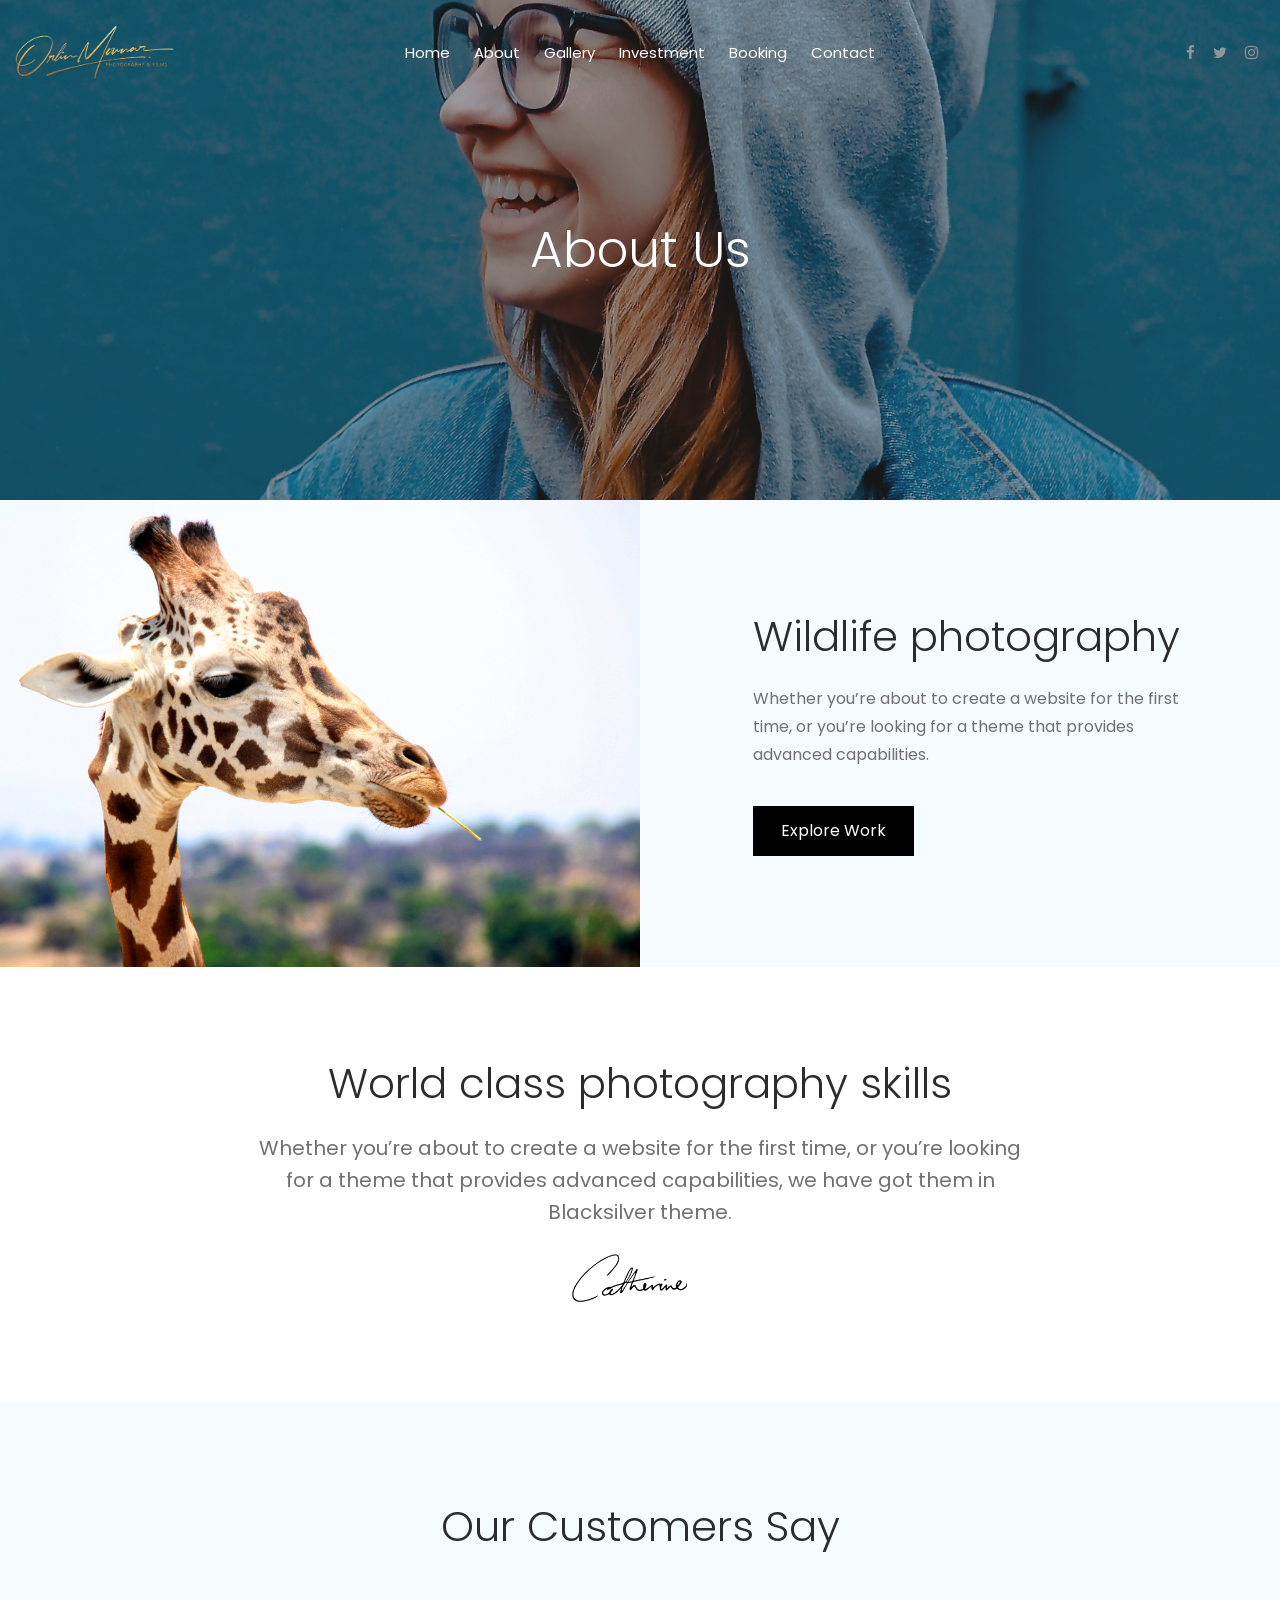
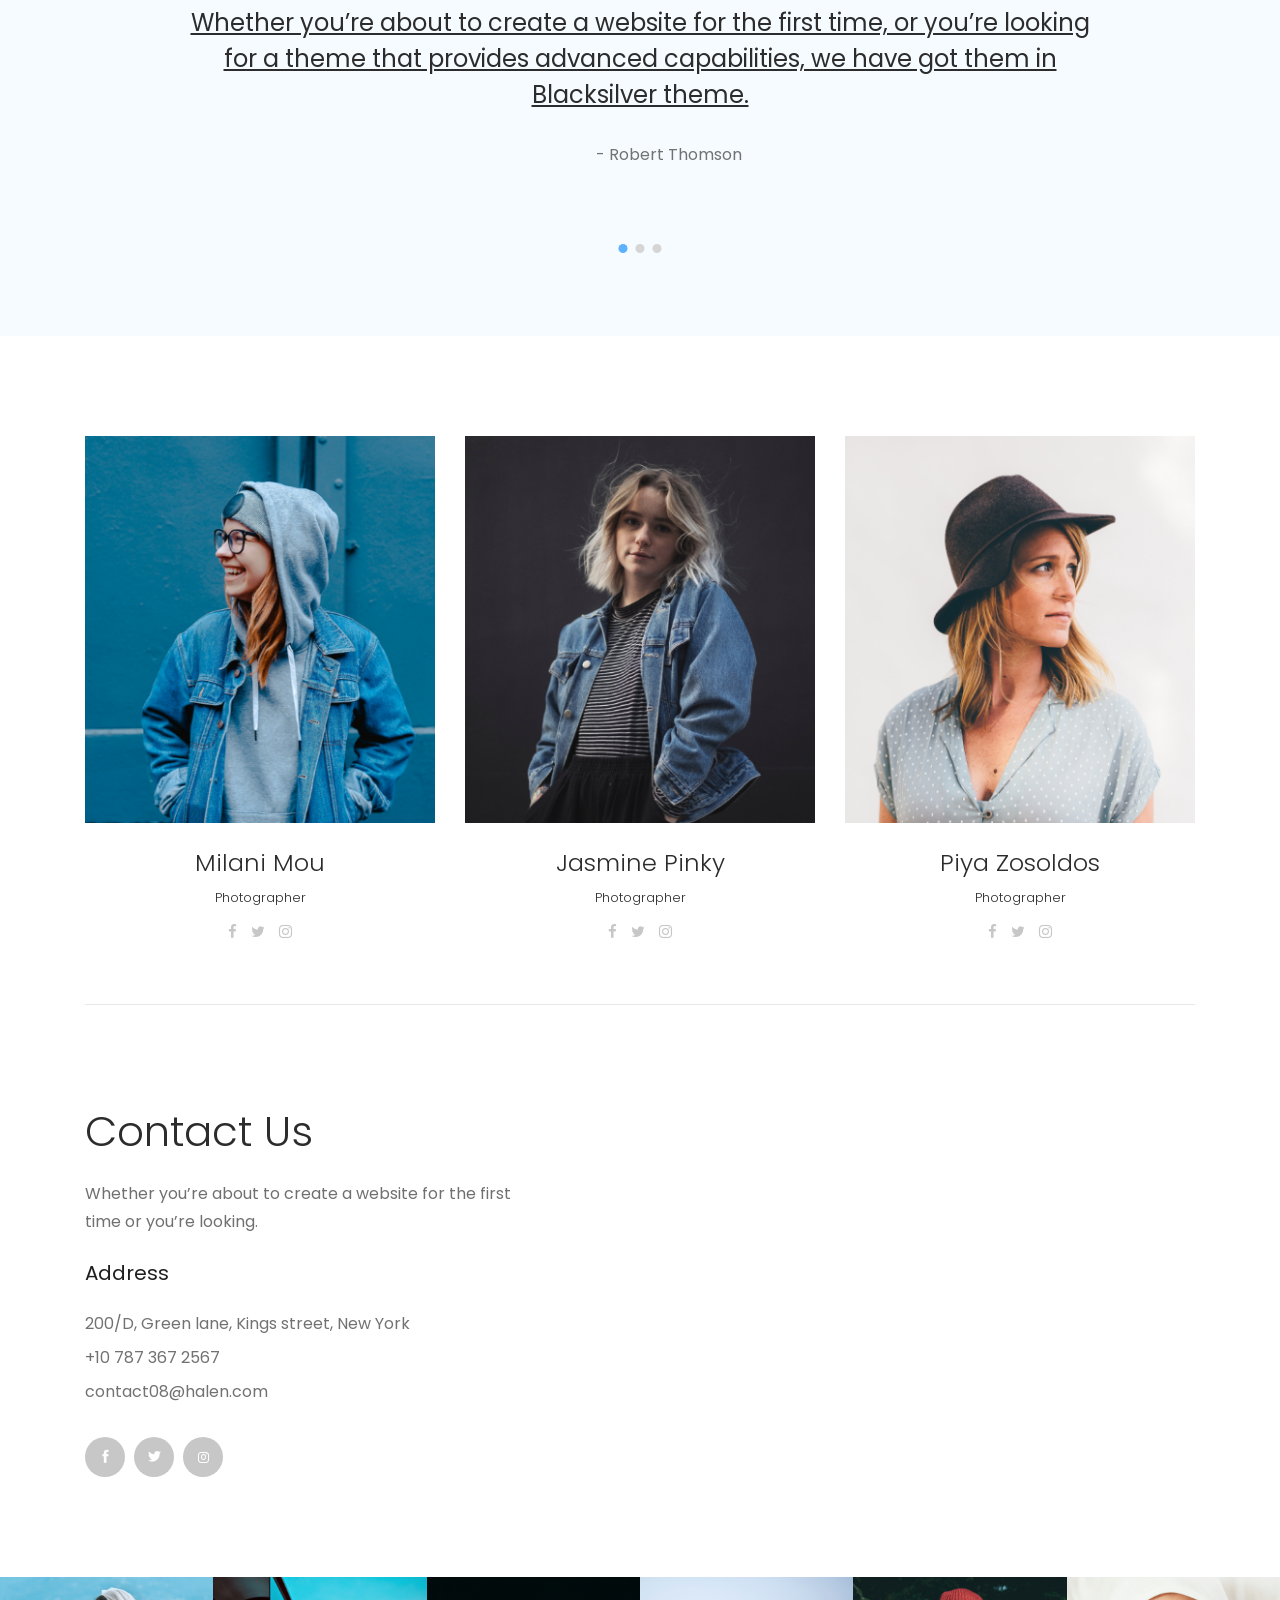
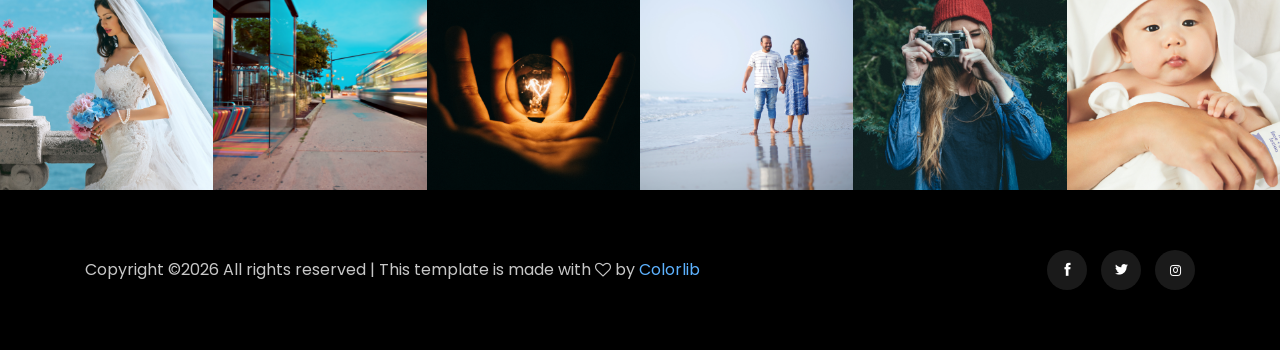
==== about.html @ a30ac39e "feat(landing): implementar la base del sitio y la página home con Alpine.js Limpia el template Halen" ====
<!doctype html>
<html class="no-js" lang="en">

<head>
    <meta charset="utf-8">
    <meta http-equiv="x-ua-compatible" content="ie=edge">
    <title>About | Orlin Monnar Photography</title>
    <meta name="description" content="">
    <meta name="viewport" content="width=device-width, initial-scale=1">

    <!-- <link rel="manifest" href="site.webmanifest"> -->
    <!-- Place favicon.ico in the root directory -->

    <!-- CSS here -->
    <link rel="icon" href="img/favicon.png">

    <link rel="stylesheet" href="css/bootstrap.min.css">
    <link rel="stylesheet" href="css/owl.carousel.min.css">
    <link rel="stylesheet" href="css/magnific-popup.css">
    <link rel="stylesheet" href="css/font-awesome.min.css">
    <link rel="stylesheet" href="css/themify-icons.css">
    <link rel="stylesheet" href="css/nice-select.css">
    <link rel="stylesheet" href="css/flaticon.css">
    <link rel="stylesheet" href="css/gijgo.css">
    <link rel="stylesheet" href="css/animate.min.css">
    <link rel="stylesheet" href="css/slick.css">
    <link rel="stylesheet" href="css/slicknav.css">
    <link rel="stylesheet" href="css/style.css">
    <!-- Estilos propios: único CSS que editamos. -->
    <link rel="stylesheet" href="css/omp-custom.css">
    <!-- <link rel="stylesheet" href="css/responsive.css"> -->
</head>

<body>
    <!--[if lte IE 9]>
            <p class="browserupgrade">You are using an <strong>outdated</strong> browser. Please <a href="https://browsehappy.com/">upgrade your browser</a> to improve your experience and security.</p>
        <![endif]-->

    <!-- header-start -->
    <header>
        <div class="header-area ">
            <div id="sticky-header" class="main-header-area">
                <div class="container-fluid">
                    <div class="row align-items-center">
                        <div class="col-xl-3 col-lg-2">
                            <div class="logo">
                                <a href="index.html">
                                    <img src="img/logo-omp.png" alt="Orlin Monnar Photography &amp; Films">
                                </a>
                            </div>
                        </div>
                        <div class="col-xl-6 col-lg-7">
                            <div class="main-menu  d-none d-lg-block">
                                <nav>
                                    <ul id="navigation">
                                        <li><a href="index.html">Home</a></li>
                                        <li><a class="active" href="about.html">About</a></li>
                                        <li><a href="gallery.html">Gallery</a></li>
                                        <li><a href="investment.html">Investment</a></li>
                                        <li><a href="booking.html">Booking</a></li>
                                        <li><a href="contact.html">Contact</a></li>
                                    </ul>
                                </nav>
                            </div>
                        </div>
                        <div class="col-xl-3 col-lg-3 d-none d-lg-block">
                            <div class="social_links">
                                <ul>
                                    <li><a href="#"> <i class="fa fa-facebook"></i> </a></li>
                                    <li><a href="#"> <i class="fa fa-twitter"></i> </a></li>
                                    <li><a href="#"> <i class="fa fa-instagram"></i> </a></li>
                                </ul>
                            </div>
                        </div>
                        <div class="col-12">
                            <div class="mobile_menu d-block d-lg-none"></div>
                        </div>
                    </div>

                </div>
            </div>
        </div>
    </header>
    <!-- header-end -->

    <!-- bradcam_area  -->
    <div class="bradcam_area bradcam_bg_1 black_overlay">
        <div class="container">
            <div class="row">
                <div class="col-xl-12">
                    <div class="bradcam_text text-center">
                        <h3>About Us</h3>
                    </div>
                </div>
            </div>
        </div>
    </div>
    <!-- / bradcam_area  -->

    <!-- wild_photography  -->
    <div class="wild_photography">
        <div class="container-fluid p-0">
            <div class="row no-gutters align-items-center ">
                <div class="col-lg-6">
                    <div class="wildlife_photo">
                        <img src="img/photography/zebra.png" alt="">
                    </div>
                </div>
                <div class="col-lg-6">
                    <div class="section_title">
                        <h3>Wildlife photography</h3>
                        <p>Whether you’re about to create a website for the first <br> time, or you’re looking for a theme that provides <br> advanced capabilities.</p>
                        <a href="#" class="black_btn">Explore Work</a>
                    </div>
                </div>
            </div>
        </div>
    </div>
    <!-- /wild_photography  -->
    <!-- photography_skill_area  -->
    <div class="photography_skill_area">
            <div class="container">
                <div class="row justify-content-center">
                    <div class="col-xl-9 col-md-9">
                        <div class="section_title text-center">
                            <h3>World class photography skills</h3>
                            <p>Whether you’re about to create a website for the first time, or you’re looking 
                                for a theme that provides advanced capabilities, we have got them in
                                Blacksilver theme.</p>
                            <div class="singnature_thumb">
                                <img src="img/photography/signature.png" alt="">
                            </div>
                        </div>
                    </div>
                </div>
            </div>
        </div>
        <!-- /photography_skill_area  -->

    <!-- testimonial_area  -->
    <div class="testimonial_area">
        <div class="container">
            <div class="row justify-content-center"> 
                <div class="col-xl-10">
                    <div class="testimonial_active owl-carousel">
                        <div class="single_testmonial text-center">
                            <h3>Our Customers Say</h3>
                            <p>
                                Whether you’re about to create a website for the first time, or you’re looking 
                                for a theme that provides advanced capabilities, we have got them in 
                                Blacksilver theme.
                            </p>
                            <div class="author_name d-flex align-items-center justify-content-center">
                                <div class="thumb">
                                    <img src="img/testmonial/author.png" alt="">
                                </div>
                                <span>- Robert Thomson</span>
                            </div>
                        </div>
                        <div class="single_testmonial text-center">
                            <h3>Our Customers Say</h3>
                            <p>
                                Whether you’re about to create a website for the first time, or you’re looking 
                                for a theme that provides advanced capabilities, we have got them in 
                                Blacksilver theme.
                            </p>
                            <div class="author_name d-flex align-items-center justify-content-center">
                                <div class="thumb">
                                    <img src="img/testmonial/author.png" alt="">
                                </div>
                                <span>- Robert Thomson</span>
                            </div>
                        </div>
                        <div class="single_testmonial text-center">
                            <h3>Our Customers Say</h3>
                            <p>
                                Whether you’re about to create a website for the first time, or you’re looking 
                                for a theme that provides advanced capabilities, we have got them in 
                                Blacksilver theme.
                            </p>
                            <div class="author_name d-flex align-items-center justify-content-center">
                                <div class="thumb">
                                    <img src="img/testmonial/author.png" alt="">
                                </div>
                                <span>- Robert Thomson</span>
                            </div>
                        </div>
                    </div>
                </div>
            </div>
        </div>
    </div>
    <!-- /testimonial_area  -->

    <!-- team_area  -->
    <div class="team_area">
        <div class="container">
            <div class="border_bottom">
                <div class="row">
                    <div class="col-xl-4 col-lg-4 col-md-6">
                        <div class="single_team">
                            <div class="team_thumb">
                                <img src="img/team/3.png" alt="">
                            </div>
                            <div class="team_info text-center">
                                <h3>Milani Mou</h3>
                                <p>Photographer</p>
                                <div class="social_link">
                                    <ul>
                                        <li><a href="#">
                                                <i class="fa fa-facebook"></i>
                                            </a>
                                        </li>
                                        <li><a href="#">
                                                <i class="fa fa-twitter"></i>
                                            </a>
                                        </li>
                                        <li><a href="#">
                                                <i class="fa fa-instagram"></i>
                                            </a>
                                        </li>
                                    </ul>
                                </div>
                            </div>
                        </div>
                    </div>
                    <div class="col-xl-4 col-lg-4 col-md-6">
                        <div class="single_team">
                            <div class="team_thumb">
                                <img src="img/team/2.png" alt="">
                            </div>
                            <div class="team_info text-center">
                                <h3>Jasmine Pinky</h3>
                                <p>Photographer</p>
                                <div class="social_link">
                                    <ul>
                                        <li><a href="#">
                                                <i class="fa fa-facebook"></i>
                                            </a>
                                        </li>
                                        <li><a href="#">
                                                <i class="fa fa-twitter"></i>
                                            </a>
                                        </li>
                                        <li><a href="#">
                                                <i class="fa fa-instagram"></i>
                                            </a>
                                        </li>
                                    </ul>
                                </div>
                            </div>
                        </div>
                    </div>
                    <div class="col-xl-4 col-lg-4 col-md-6">
                        <div class="single_team">
                            <div class="team_thumb">
                                <img src="img/team/1.png" alt="">
                            </div>
                            <div class="team_info text-center">
                                <h3>Piya Zosoldos</h3>
                                <p>Photographer</p>
                                <div class="social_link">
                                    <ul>
                                        <li><a href="#">
                                                <i class="fa fa-facebook"></i>
                                            </a>
                                        </li>
                                        <li><a href="#">
                                                <i class="fa fa-twitter"></i>
                                            </a>
                                        </li>
                                        <li><a href="#">
                                                <i class="fa fa-instagram"></i>
                                            </a>
                                        </li>
                                    </ul>
                                </div>
                            </div>
                        </div>
                    </div>
                </div>
            </div>
        </div>
    </div>
    <!-- /team_area  -->

    <div class="contact_info_area">
        <div class="container">
            <div class="row align-items-center">
                <div class="col-lg-5">
                    <div class="cotact_info">
                        <div class="section_title">
                                <h3>Contact Us</h3>
                                <p>Whether you’re about to create a website for the first time or you’re looking.</p>
                        </div>
                        <div class="address_info">
                            <h4>Address</h4>
                            <ul class="Address" >
                                <li>
                                        200/D, Green lane, Kings street, New York
                                </li>
                                <li>
                                        +10 787 367 2567
                                </li>
                                <li>
                                        <a href="#">contact08@halen.com</a>
                                </li>
                            </ul>
                            <div class="socail_links">
                                    <ul>
                                        <li>
                                            <a href="#">
                                                <i class="ti-facebook"></i>
                                            </a>
                                        </li>
                                        <li>
                                            <a href="#">
                                                <i class="ti-twitter-alt"></i>
                                            </a>
                                        </li>
                                        <li>
                                            <a href="#">
                                                <i class="fa fa-instagram"></i>
                                            </a>
                                        </li>
                                    </ul>
                                </div>
                        </div>
                    </div>
                </div>
                <div class="col-lg-7">
                        <div class="d-sm-block">
                                
</div>
                </div>
            </div>
        </div>
    </div>

    <!-- instragram_area  -->
    <div class="instragram_area">
        <div class="single_instagram">
            <img src="img/instragram/1.png" alt="">
            <div class="ovrelay">
                <a href="#">
                    <i class="fa fa-instagram"></i>
                </a>
            </div>
        </div>
        <div class="single_instagram">
            <img src="img/instragram/2.png" alt="">
            <div class="ovrelay">
                <a href="#">
                    <i class="fa fa-instagram"></i>
                </a>
            </div>
        </div>
        <div class="single_instagram">
            <img src="img/instragram/3.png" alt="">
            <div class="ovrelay">
                <a href="#">
                    <i class="fa fa-instagram"></i>
                </a>
            </div>
        </div>
        <div class="single_instagram">
            <img src="img/instragram/4.png" alt="">
            <div class="ovrelay">
                <a href="#">
                    <i class="fa fa-instagram"></i>
                </a>
            </div>
        </div>
        <div class="single_instagram">
            <img src="img/instragram/5.png" alt="">
            <div class="ovrelay">
                <a href="#">
                    <i class="fa fa-instagram"></i>
                </a>
            </div>
        </div>
        <div class="single_instagram">
            <img src="img/instragram/6.png" alt="">
            <div class="ovrelay">
                <a href="#">
                    <i class="fa fa-instagram"></i>
                </a>
            </div>
        </div>
    </div>
    <!-- /instragram_area  -->

    <!-- footer start -->
    <footer class="footer">
        <div class="copy-right_text">
            <div class="container">
                <div class="row align-items-center">
                    <div class="col-xl-7 col-md-8">
                        <p class="copy_right ">
                            <!-- Link back to Colorlib can't be removed. Template is licensed under CC BY 3.0. -->
Copyright &copy;<script>document.write(new Date().getFullYear());</script> All rights reserved | This template is made with <i class="fa fa-heart-o" aria-hidden="true"></i> by <a href="https://colorlib.com" target="_blank">Colorlib</a>
<!-- Link back to Colorlib can't be removed. Template is licensed under CC BY 3.0. -->
                        </p>
                    </div>
                    <div class="col-xl-5 col-md-4">
                        <div class="socail_links">
                            <ul>
                                <li>
                                    <a href="#">
                                        <i class="ti-facebook"></i>
                                    </a>
                                </li>
                                <li>
                                    <a href="#">
                                        <i class="ti-twitter-alt"></i>
                                    </a>
                                </li>
                                <li>
                                    <a href="#">
                                        <i class="fa fa-instagram"></i>
                                    </a>
                                </li>
                            </ul>
                        </div>
                    </div>
                    
                </div>
            </div>
        </div>
    </footer>
    <!--/ footer end  -->

    <!-- JS here -->
    <script src="js/vendor/modernizr-3.5.0.min.js"></script>
    <script src="js/vendor/jquery-1.12.4.min.js"></script>
    <script src="js/popper.min.js"></script>
    <script src="js/bootstrap.min.js"></script>
    <script src="js/owl.carousel.min.js"></script>
    <script src="js/isotope.pkgd.min.js"></script>
    <script src="js/waypoints.min.js"></script>
    <script src="js/jquery.counterup.min.js"></script>
    <script src="js/imagesloaded.pkgd.min.js"></script>
    <script src="js/scrollIt.js"></script>
    <script src="js/jquery.scrollUp.min.js"></script>
    <script src="js/wow.min.js"></script>
    <script src="js/nice-select.min.js"></script>
    <script src="js/jquery.slicknav.min.js"></script>
    <script src="js/jquery.magnific-popup.min.js"></script>
    <script src="js/plugins.js"></script>
    <script src="js/jquery.ajaxchimp.min.js"></script>
    <script src="js/main.js"></script>

    <!-- Capa de aplicación: Alpine.js y servicios propios. No forma parte del template. -->
    <script src="js/vendor/sweetalert2.min.js"></script>
    <script src="js/app/config.js"></script>
    <script src="js/app/content.js"></script>
    <script src="js/app/alertService.js"></script>
    <script src="js/app/apiService.js"></script>
    <script src="js/app/mediaHelpers.js"></script>
    <script src="js/app/domHelpers.js"></script>
    <script src="js/app/pluginBridge.js"></script>
    <script defer src="js/vendor/alpine.min.js"></script>

</body>

</html>
---- css/themify-icons.css ----
@font-face {
	font-family: 'themify';
	src:url('../fonts/themify.eot?-fvbane');
	src:url('../fonts/themify.eot?#iefix-fvbane') format('embedded-opentype'),
		url('../fonts/themify.woff?-fvbane') format('woff'),
		url('../fonts/themify.ttf?-fvbane') format('truetype'),
		url('../fonts/themify.svg?-fvbane#themify') format('svg');
	font-weight: normal;
	font-style: normal;
}

[class^="ti-"], [class*=" ti-"] {
	font-family: 'themify';
	/* speak: none; */
	font-style: normal;
	font-weight: normal;
	font-variant: normal;
	text-transform: none;
	line-height: 1;

	/* Better Font Rendering =========== */
	-webkit-font-smoothing: antialiased;
	-moz-osx-font-smoothing: grayscale;
}

.ti-wand:before {
	content: "\e600";
}
.ti-volume:before {
	content: "\e601";
}
.ti-user:before {
	content: "\e602";
}
.ti-unlock:before {
	content: "\e603";
}
.ti-unlink:before {
	content: "\e604";
}
.ti-trash:before {
	content: "\e605";
}
.ti-thought:before {
	content: "\e606";
}
.ti-target:before {
	content: "\e607";
}
.ti-tag:before {
	content: "\e608";
}
.ti-tablet:before {
	content: "\e609";
}
.ti-star:before {
	content: "\e60a";
}
.ti-spray:before {
	content: "\e60b";
}
.ti-signal:before {
	content: "\e60c";
}
.ti-shopping-cart:before {
	content: "\e60d";
}
.ti-shopping-cart-full:before {
	content: "\e60e";
}
.ti-settings:before {
	content: "\e60f";
}
.ti-search:before {
	content: "\e610";
}
.ti-zoom-in:before {
	content: "\e611";
}
.ti-zoom-out:before {
	content: "\e612";
}
.ti-cut:before {
	content: "\e613";
}
.ti-ruler:before {
	content: "\e614";
}
.ti-ruler-pencil:before {
	content: "\e615";
}
.ti-ruler-alt:before {
	content: "\e616";
}
.ti-bookmark:before {
	content: "\e617";
}
.ti-bookmark-alt:before {
	content: "\e618";
}
.ti-reload:before {
	content: "\e619";
}
.ti-plus:before {
	content: "\e61a";
}
.ti-pin:before {
	content: "\e61b";
}
.ti-pencil:before {
	content: "\e61c";
}
.ti-pencil-alt:before {
	content: "\e61d";
}
.ti-paint-roller:before {
	content: "\e61e";
}
.ti-paint-bucket:before {
	content: "\e61f";
}
.ti-na:before {
	content: "\e620";
}
.ti-mobile:before {
	content: "\e621";
}
.ti-minus:before {
	content: "\e622";
}
.ti-medall:before {
	content: "\e623";
}
.ti-medall-alt:before {
	content: "\e624";
}
.ti-marker:before {
	content: "\e625";
}
.ti-marker-alt:before {
	content: "\e626";
}
.ti-arrow-up:before {
	content: "\e627";
}
.ti-arrow-right:before {
	content: "\e628";
}
.ti-arrow-left:before {
	content: "\e629";
}
.ti-arrow-down:before {
	content: "\e62a";
}
.ti-lock:before {
	content: "\e62b";
}
.ti-location-arrow:before {
	content: "\e62c";
}
.ti-link:before {
	content: "\e62d";
}
.ti-layout:before {
	content: "\e62e";
}
.ti-layers:before {
	content: "\e62f";
}
.ti-layers-alt:before {
	content: "\e630";
}
.ti-key:before {
	content: "\e631";
}
.ti-import:before {
	content: "\e632";
}
.ti-image:before {
	content: "\e633";
}
.ti-heart:before {
	content: "\e634";
}
.ti-heart-broken:before {
	content: "\e635";
}
.ti-hand-stop:before {
	content: "\e636";
}
.ti-hand-open:before {
	content: "\e637";
}
.ti-hand-drag:before {
	content: "\e638";
}
.ti-folder:before {
	content: "\e639";
}
.ti-flag:before {
	content: "\e63a";
}
.ti-flag-alt:before {
	content: "\e63b";
}
.ti-flag-alt-2:before {
	content: "\e63c";
}
.ti-eye:before {
	content: "\e63d";
}
.ti-export:before {
	content: "\e63e";
}
.ti-exchange-vertical:before {
	content: "\e63f";
}
.ti-desktop:before {
	content: "\e640";
}
.ti-cup:before {
	content: "\e641";
}
.ti-crown:before {
	content: "\e642";
}
.ti-comments:before {
	content: "\e643";
}
.ti-comment:before {
	content: "\e644";
}
.ti-comment-alt:before {
	content: "\e645";
}
.ti-close:before {
	content: "\e646";
}
.ti-clip:before {
	content: "\e647";
}
.ti-angle-up:before {
	content: "\e648";
}
.ti-angle-right:before {
	content: "\e649";
}
.ti-angle-left:before {
	content: "\e64a";
}
.ti-angle-down:before {
	content: "\e64b";
}
.ti-check:before {
	content: "\e64c";
}
.ti-check-box:before {
	content: "\e64d";
}
.ti-camera:before {
	content: "\e64e";
}
.ti-announcement:before {
	content: "\e64f";
}
.ti-brush:before {
	content: "\e650";
}
.ti-briefcase:before {
	content: "\e651";
}
.ti-bolt:before {
	content: "\e652";
}
.ti-bolt-alt:before {
	content: "\e653";
}
.ti-blackboard:before {
	content: "\e654";
}
.ti-bag:before {
	content: "\e655";
}
.ti-move:before {
	content: "\e656";
}
.ti-arrows-vertical:before {
	content: "\e657";
}
.ti-arrows-horizontal:before {
	content: "\e658";
}
.ti-fullscreen:before {
	content: "\e659";
}
.ti-arrow-top-right:before {
	content: "\e65a";
}
.ti-arrow-top-left:before {
	content: "\e65b";
}
.ti-arrow-circle-up:before {
	content: "\e65c";
}
.ti-arrow-circle-right:before {
	content: "\e65d";
}
.ti-arrow-circle-left:before {
	content: "\e65e";
}
.ti-arrow-circle-down:before {
	content: "\e65f";
}
.ti-angle-double-up:before {
	content: "\e660";
}
.ti-angle-double-right:before {
	content: "\e661";
}
.ti-angle-double-left:before {
	content: "\e662";
}
.ti-angle-double-down:before {
	content: "\e663";
}
.ti-zip:before {
	content: "\e664";
}
.ti-world:before {
	content: "\e665";
}
.ti-wheelchair:before {
	content: "\e666";
}
.ti-view-list:before {
	content: "\e667";
}
.ti-view-list-alt:before {
	content: "\e668";
}
.ti-view-grid:before {
	content: "\e669";
}
.ti-uppercase:before {
	content: "\e66a";
}
.ti-upload:before {
	content: "\e66b";
}
.ti-underline:before {
	content: "\e66c";
}
.ti-truck:before {
	content: "\e66d";
}
.ti-timer:before {
	content: "\e66e";
}
.ti-ticket:before {
	content: "\e66f";
}
.ti-thumb-up:before {
	content: "\e670";
}
.ti-thumb-down:before {
	content: "\e671";
}
.ti-text:before {
	content: "\e672";
}
.ti-stats-up:before {
	content: "\e673";
}
.ti-stats-down:before {
	content: "\e674";
}
.ti-split-v:before {
	content: "\e675";
}
.ti-split-h:before {
	content: "\e676";
}
.ti-smallcap:before {
	content: "\e677";
}
.ti-shine:before {
	content: "\e678";
}
.ti-shift-right:before {
	content: "\e679";
}
.ti-shift-left:before {
	content: "\e67a";
}
.ti-shield:before {
	content: "\e67b";
}
.ti-notepad:before {
	content: "\e67c";
}
.ti-server:before {
	content: "\e67d";
}
.ti-quote-right:before {
	content: "\e67e";
}
.ti-quote-left:before {
	content: "\e67f";
}
.ti-pulse:before {
	content: "\e680";
}
.ti-printer:before {
	content: "\e681";
}
.ti-power-off:before {
	content: "\e682";
}
.ti-plug:before {
	content: "\e683";
}
.ti-pie-chart:before {
	content: "\e684";
}
.ti-paragraph:before {
	content: "\e685";
}
.ti-panel:before {
	content: "\e686";
}
.ti-package:before {
	content: "\e687";
}
.ti-music:before {
	content: "\e688";
}
.ti-music-alt:before {
	content: "\e689";
}
.ti-mouse:before {
	content: "\e68a";
}
.ti-mouse-alt:before {
	content: "\e68b";
}
.ti-money:before {
	content: "\e68c";
}
.ti-microphone:before {
	content: "\e68d";
}
.ti-menu:before {
	content: "\e68e";
}
.ti-menu-alt:before {
	content: "\e68f";
}
.ti-map:before {
	content: "\e690";
}
.ti-map-alt:before {
	content: "\e691";
}
.ti-loop:before {
	content: "\e692";
}
.ti-location-pin:before {
	content: "\e693";
}
.ti-list:before {
	content: "\e694";
}
.ti-light-bulb:before {
	content: "\e695";
}
.ti-Italic:before {
	content: "\e696";
}
.ti-info:before {
	content: "\e697";
}
.ti-infinite:before {
	content: "\e698";
}
.ti-id-badge:before {
	content: "\e699";
}
.ti-hummer:before {
	content: "\e69a";
}
.ti-home:before {
	content: "\e69b";
}
.ti-help:before {
	content: "\e69c";
}
.ti-headphone:before {
	content: "\e69d";
}
.ti-harddrives:before {
	content: "\e69e";
}
.ti-harddrive:before {
	content: "\e69f";
}
.ti-gift:before {
	content: "\e6a0";
}
.ti-game:before {
	content: "\e6a1";
}
.ti-filter:before {
	content: "\e6a2";
}
.ti-files:before {
	content: "\e6a3";
}
.ti-file:before {
	content: "\e6a4";
}
.ti-eraser:before {
	content: "\e6a5";
}
.ti-envelope:before {
	content: "\e6a6";
}
.ti-download:before {
	content: "\e6a7";
}
.ti-direction:before {
	content: "\e6a8";
}
.ti-direction-alt:before {
	content: "\e6a9";
}
.ti-dashboard:before {
	content: "\e6aa";
}
.ti-control-stop:before {
	content: "\e6ab";
}
.ti-control-shuffle:before {
	content: "\e6ac";
}
.ti-control-play:before {
	content: "\e6ad";
}
.ti-control-pause:before {
	content: "\e6ae";
}
.ti-control-forward:before {
	content: "\e6af";
}
.ti-control-backward:before {
	content: "\e6b0";
}
.ti-cloud:before {
	content: "\e6b1";
}
.ti-cloud-up:before {
	content: "\e6b2";
}
.ti-cloud-down:before {
	content: "\e6b3";
}
.ti-clipboard:before {
	content: "\e6b4";
}
.ti-car:before {
	content: "\e6b5";
}
.ti-calendar:before {
	content: "\e6b6";
}
.ti-book:before {
	content: "\e6b7";
}
.ti-bell:before {
	content: "\e6b8";
}
.ti-basketball:before {
	content: "\e6b9";
}
.ti-bar-chart:before {
	content: "\e6ba";
}
.ti-bar-chart-alt:before {
	content: "\e6bb";
}
.ti-back-right:before {
	content: "\e6bc";
}
.ti-back-left:before {
	content: "\e6bd";
}
.ti-arrows-corner:before {
	content: "\e6be";
}
.ti-archive:before {
	content: "\e6bf";
}
.ti-anchor:before {
	content: "\e6c0";
}
.ti-align-right:before {
	content: "\e6c1";
}
.ti-align-left:before {
	content: "\e6c2";
}
.ti-align-justify:before {
	content: "\e6c3";
}
.ti-align-center:before {
	content: "\e6c4";
}
.ti-alert:before {
	content: "\e6c5";
}
.ti-alarm-clock:before {
	content: "\e6c6";
}
.ti-agenda:before {
	content: "\e6c7";
}
.ti-write:before {
	content: "\e6c8";
}
.ti-window:before {
	content: "\e6c9";
}
.ti-widgetized:before {
	content: "\e6ca";
}
.ti-widget:before {
	content: "\e6cb";
}
.ti-widget-alt:before {
	content: "\e6cc";
}
.ti-wallet:before {
	content: "\e6cd";
}
.ti-video-clapper:before {
	content: "\e6ce";
}
.ti-video-camera:before {
	content: "\e6cf";
}
.ti-vector:before {
	content: "\e6d0";
}
.ti-themify-logo:before {
	content: "\e6d1";
}
.ti-themify-favicon:before {
	content: "\e6d2";
}
.ti-themify-favicon-alt:before {
	content: "\e6d3";
}
.ti-support:before {
	content: "\e6d4";
}
.ti-stamp:before {
	content: "\e6d5";
}
.ti-split-v-alt:before {
	content: "\e6d6";
}
.ti-slice:before {
	content: "\e6d7";
}
.ti-shortcode:before {
	content: "\e6d8";
}
.ti-shift-right-alt:before {
	content: "\e6d9";
}
.ti-shift-left-alt:before {
	content: "\e6da";
}
.ti-ruler-alt-2:before {
	content: "\e6db";
}
.ti-receipt:before {
	content: "\e6dc";
}
.ti-pin2:before {
	content: "\e6dd";
}
.ti-pin-alt:before {
	content: "\e6de";
}
.ti-pencil-alt2:before {
	content: "\e6df";
}
.ti-palette:before {
	content: "\e6e0";
}
.ti-more:before {
	content: "\e6e1";
}
.ti-more-alt:before {
	content: "\e6e2";
}
.ti-microphone-alt:before {
	content: "\e6e3";
}
.ti-magnet:before {
	content: "\e6e4";
}
.ti-line-double:before {
	content: "\e6e5";
}
.ti-line-dotted:before {
	content: "\e6e6";
}
.ti-line-dashed:before {
	content: "\e6e7";
}
.ti-layout-width-full:before {
	content: "\e6e8";
}
.ti-layout-width-default:before {
	content: "\e6e9";
}
.ti-layout-width-default-alt:before {
	content: "\e6ea";
}
.ti-layout-tab:before {
	content: "\e6eb";
}
.ti-layout-tab-window:before {
	content: "\e6ec";
}
.ti-layout-tab-v:before {
	content: "\e6ed";
}
.ti-layout-tab-min:before {
	content: "\e6ee";
}
.ti-layout-slider:before {
	content: "\e6ef";
}
.ti-layout-slider-alt:before {
	content: "\e6f0";
}
.ti-layout-sidebar-right:before {
	content: "\e6f1";
}
.ti-layout-sidebar-none:before {
	content: "\e6f2";
}
.ti-layout-sidebar-left:before {
	content: "\e6f3";
}
.ti-layout-placeholder:before {
	content: "\e6f4";
}
.ti-layout-menu:before {
	content: "\e6f5";
}
.ti-layout-menu-v:before {
	content: "\e6f6";
}
.ti-layout-menu-separated:before {
	content: "\e6f7";
}
.ti-layout-menu-full:before {
	content: "\e6f8";
}
.ti-layout-media-right-alt:before {
	content: "\e6f9";
}
.ti-layout-media-right:before {
	content: "\e6fa";
}
.ti-layout-media-overlay:before {
	content: "\e6fb";
}
.ti-layout-media-overlay-alt:before {
	content: "\e6fc";
}
.ti-layout-media-overlay-alt-2:before {
	content: "\e6fd";
}
.ti-layout-media-left-alt:before {
	content: "\e6fe";
}
.ti-layout-media-left:before {
	content: "\e6ff";
}
.ti-layout-media-center-alt:before {
	content: "\e700";
}
.ti-layout-media-center:before {
	content: "\e701";
}
.ti-layout-list-thumb:before {
	content: "\e702";
}
.ti-layout-list-thumb-alt:before {
	content: "\e703";
}
.ti-layout-list-post:before {
	content: "\e704";
}
.ti-layout-list-large-image:before {
	content: "\e705";
}
.ti-layout-line-solid:before {
	content: "\e706";
}
.ti-layout-grid4:before {
	content: "\e707";
}
.ti-layout-grid3:before {
	content: "\e708";
}
.ti-layout-grid2:before {
	content: "\e709";
}
.ti-layout-grid2-thumb:before {
	content: "\e70a";
}
.ti-layout-cta-right:before {
	content: "\e70b";
}
.ti-layout-cta-left:before {
	content: "\e70c";
}
.ti-layout-cta-center:before {
	content: "\e70d";
}
.ti-layout-cta-btn-right:before {
	content: "\e70e";
}
.ti-layout-cta-btn-left:before {
	content: "\e70f";
}
.ti-layout-column4:before {
	content: "\e710";
}
.ti-layout-column3:before {
	content: "\e711";
}
.ti-layout-column2:before {
	content: "\e712";
}
.ti-layout-accordion-separated:before {
	content: "\e713";
}
.ti-layout-accordion-merged:before {
	content: "\e714";
}
.ti-layout-accordion-list:before {
	content: "\e715";
}
.ti-ink-pen:before {
	content: "\e716";
}
.ti-info-alt:before {
	content: "\e717";
}
.ti-help-alt:before {
	content: "\e718";
}
.ti-headphone-alt:before {
	content: "\e719";
}
.ti-hand-point-up:before {
	content: "\e71a";
}
.ti-hand-point-right:before {
	content: "\e71b";
}
.ti-hand-point-left:before {
	content: "\e71c";
}
.ti-hand-point-down:before {
	content: "\e71d";
}
.ti-gallery:before {
	content: "\e71e";
}
.ti-face-smile:before {
	content: "\e71f";
}
.ti-face-sad:before {
	content: "\e720";
}
.ti-credit-card:before {
	content: "\e721";
}
.ti-control-skip-forward:before {
	content: "\e722";
}
.ti-control-skip-backward:before {
	content: "\e723";
}
.ti-control-record:before {
	content: "\e724";
}
.ti-control-eject:before {
	content: "\e725";
}
.ti-comments-smiley:before {
	content: "\e726";
}
.ti-brush-alt:before {
	content: "\e727";
}
.ti-youtube:before {
	content: "\e728";
}
.ti-vimeo:before {
	content: "\e729";
}
.ti-twitter:before {
	content: "\e72a";
}
.ti-time:before {
	content: "\e72b";
}
.ti-tumblr:before {
	content: "\e72c";
}
.ti-skype:before {
	content: "\e72d";
}
.ti-share:before {
	content: "\e72e";
}
.ti-share-alt:before {
	content: "\e72f";
}
.ti-rocket:before {
	content: "\e730";
}
.ti-pinterest:before {
	content: "\e731";
}
.ti-new-window:before {
	content: "\e732";
}
.ti-microsoft:before {
	content: "\e733";
}
.ti-list-ol:before {
	content: "\e734";
}
.ti-linkedin:before {
	content: "\e735";
}
.ti-layout-sidebar-2:before {
	content: "\e736";
}
.ti-layout-grid4-alt:before {
	content: "\e737";
}
.ti-layout-grid3-alt:before {
	content: "\e738";
}
.ti-layout-grid2-alt:before {
	content: "\e739";
}
.ti-layout-column4-alt:before {
	content: "\e73a";
}
.ti-layout-column3-alt:before {
	content: "\e73b";
}
.ti-layout-column2-alt:before {
	content: "\e73c";
}
.ti-instagram:before {
	content: "\e73d";
}
.ti-google:before {
	content: "\e73e";
}
.ti-github:before {
	content: "\e73f";
}
.ti-flickr:before {
	content: "\e740";
}
.ti-facebook:before {
	content: "\e741";
}
.ti-dropbox:before {
	content: "\e742";
}
.ti-dribbble:before {
	content: "\e743";
}
.ti-apple:before {
	content: "\e744";
}
.ti-android:before {
	content: "\e745";
}
.ti-save:before {
	content: "\e746";
}
.ti-save-alt:before {
	content: "\e747";
}
.ti-yahoo:before {
	content: "\e748";
}
.ti-wordpress:before {
	content: "\e749";
}
.ti-vimeo-alt:before {
	content: "\e74a";
}
.ti-twitter-alt:before {
	content: "\e74b";
}
.ti-tumblr-alt:before {
	content: "\e74c";
}
.ti-trello:before {
	content: "\e74d";
}
.ti-stack-overflow:before {
	content: "\e74e";
}
.ti-soundcloud:before {
	content: "\e74f";
}
.ti-sharethis:before {
	content: "\e750";
}
.ti-sharethis-alt:before {
	content: "\e751";
}
.ti-reddit:before {
	content: "\e752";
}
.ti-pinterest-alt:before {
	content: "\e753";
}
.ti-microsoft-alt:before {
	content: "\e754";
}
.ti-linux:before {
	content: "\e755";
}
.ti-jsfiddle:before {
	content: "\e756";
}
.ti-joomla:before {
	content: "\e757";
}
.ti-html5:before {
	content: "\e758";
}
.ti-flickr-alt:before {
	content: "\e759";
}
.ti-email:before {
	content: "\e75a";
}
.ti-drupal:before {
	content: "\e75b";
}
.ti-dropbox-alt:before {
	content: "\e75c";
}
.ti-css3:before {
	content: "\e75d";
}
.ti-rss:before {
	content: "\e75e";
}
.ti-rss-alt:before {
	content: "\e75f";
}
---- css/nice-select.css ----
.nice-select {
  -webkit-tap-highlight-color: transparent;
  background-color: #fff;
  border-radius: 5px;
  border: solid 1px #e8e8e8;
  box-sizing: border-box;
  clear: both;
  cursor: pointer;
  display: block;
  float: left;
  font-family: inherit;
  font-size: 14px;
  font-weight: normal;
  height: 42px;
  line-height: 40px;
  outline: none;
  padding-left: 18px;
  padding-right: 30px;
  position: relative;
  text-align: left !important;
  -webkit-transition: all 0.2s ease-in-out;
  transition: all 0.2s ease-in-out;
  -webkit-user-select: none;
     -moz-user-select: none;
      -ms-user-select: none;
          user-select: none;
  white-space: nowrap;
  width: auto; }
  .nice-select:hover {
    border-color: #dbdbdb; }
  .nice-select:active, .nice-select.open, .nice-select:focus {
    border-color: #999; }


  .nice-select.disabled {
    border-color: #ededed;
    color: #999;
    pointer-events: none; }
    .nice-select.disabled:after {
      border-color: #cccccc; }
  .nice-select.wide {
    width: 100%; }
    .nice-select.wide .list {
      left: 0 !important;
      right: 0 !important; }
  .nice-select.right {
    float: right; }
    .nice-select.right .list {
      left: auto;
      right: 0; }
  .nice-select.small {
    font-size: 12px;
    height: 36px;
    line-height: 34px; }
    .nice-select.small:after {
      height: 4px;
      width: 4px; }
    .nice-select.small .option {
      line-height: 34px;
      min-height: 34px; }
  .nice-select .list {
    background-color: #fff;
    border-radius: 5px;
    box-shadow: 0 0 0 1px rgba(68, 68, 68, 0.11);
    box-sizing: border-box;
    margin-top: 4px;
    opacity: 0;
    overflow: hidden;
    padding: 0;
    pointer-events: none;
    position: absolute;
    top: 100%;
    left: 0;
    -webkit-transform-origin: 50% 0;
        -ms-transform-origin: 50% 0;
            transform-origin: 50% 0;
    -webkit-transform: scale(0.75) translateY(-21px);
        -ms-transform: scale(0.75) translateY(-21px);
            transform: scale(0.75) translateY(-21px);
    -webkit-transition: all 0.2s cubic-bezier(0.5, 0, 0, 1.25), opacity 0.15s ease-out;
    transition: all 0.2s cubic-bezier(0.5, 0, 0, 1.25), opacity 0.15s ease-out;
    z-index: 9; }
    .nice-select .list:hover .option:not(:hover) {
      background-color: transparent !important; }
  .nice-select .option {
    cursor: pointer;
    font-weight: 400;
    line-height: 40px;
    list-style: none;
    min-height: 40px;
    outline: none;
    padding-left: 18px;
    padding-right: 29px;
    text-align: left;
    -webkit-transition: all 0.2s;
    transition: all 0.2s; }
    .nice-select .option:hover, .nice-select .option.focus, .nice-select .option.selected.focus {
      background-color: #f6f6f6; }
    .nice-select .option.selected {
      font-weight: bold; }
    .nice-select .option.disabled {
      background-color: transparent;
      color: #999;
      cursor: default; }

.no-csspointerevents .nice-select .list {
  display: none; }

.no-csspointerevents .nice-select.open .list {
  display: block; }





  /* ,,,,,,,,,,,,,,,, */


  .nice-select:after {
    content: "\e64b";
    display: block;
    height: 5px;
    margin-top: -5px;
    pointer-events: none;
    position: absolute;
    right: 30px;
    top: 8px;
    transition: all 0.15s ease-in-out;
    width: 5px;
    font-family: 'themify';
    color: #ddd; }

    .nice-select.open:after {
 }
    .nice-select.open .list {
      opacity: 1;
      pointer-events: auto;
      -webkit-transform: scale(1) translateY(0);
          -ms-transform: scale(1) translateY(0);
              transform: scale(1) translateY(0); }
---- css/flaticon.css ----
/*
  	Flaticon icon font: Flaticon
  	Creation date: 07/09/2019 08:07
  	*/

	  @font-face {
		font-family: "Flaticon";
		src: url("../fonts/Flaticon.eot");
		src: url("../fonts/Flaticon.eot");
		src: url("../fonts/Flaticon.eot?#iefix") format("embedded-opentype"),
			 url("../fonts/Flaticon.woff2") format("woff2"),
			 url("../fonts/Flaticon.woff") format("woff"),
			 url("../fonts/Flaticon.ttf") format("truetype"),
			 url("../fonts/Flaticon.svg#Flaticon") format("svg");
		font-weight: normal;
		font-style: normal;
	  }
	  
	  @media screen and (-webkit-min-device-pixel-ratio:0) {
		@font-face {
		  font-family: "Flaticon";
		  src: url("./Flaticon.svg#Flaticon") format("svg");
		}
	  }
	  
	  [class^="flaticon-"]:before, [class*=" flaticon-"]:before,
	  [class^="flaticon-"]:after, [class*=" flaticon-"]:after {   
		font-family: Flaticon;
			  font-size: 20px;
	  font-style: normal;
	  margin-left: 20px;
	  }
	  
	.flaticon-legal-paper:before {
		content: "\e001";
	}
	.flaticon-case:before {
		content: "\e002";
	}
	.flaticon-survey:before {
		content: "\e003";
	}
	.flaticon-bar-chart:before {
		content: "\e004";
	}
	.flaticon-controls:before {
		content: "\e005";
	}
	.flaticon-puzzle:before {
		content: "\e006";
	}
	.flaticon-right:before {
		content: "\e007";
	}
---- css/gijgo.css ----
.gj-button {
    background-color: #f5f5f5;
    border: 1px solid #ddd;
    color: #000;
    border-radius: 3px;
    padding: 6px 10px;
    cursor: pointer;
}

.gj-unselectable {
    -webkit-touch-callout: none;
    -webkit-user-select: none;
    -khtml-user-select: none;
    -moz-user-select: none;
    -ms-user-select: none;
    user-select: none;
}

.gj-row {
    display: -webkit-box;
    display: -ms-flexbox;
    display: flex;
    -ms-flex-wrap: wrap;
    flex-wrap: wrap;
}

.gj-margin-left-5 {
    margin-left: 5px;
}

.gj-margin-left-10 {
    margin-left: 10px;
}

.gj-width-full {
    width: 100%;
}

.gj-cursor-pointer {
    cursor: pointer;
}

.gj-text-align-center {
    text-align: center;
}

.gj-font-size-16 {
    font-size: 16px;
}

.gj-hidden {
    display: none;
}

/** Material Design */
.gj-button-md {
    background: 0 0;
    border: none;
    border-radius: 2px;
    color: rgba(0, 0, 0, 0.87);
    position: relative;
    height: 36px;
    margin: 0;
    min-width: 64px;
    padding: 0 16px;
    display: inline-block;
    font-family: "Roboto","Helvetica","Arial",sans-serif;
    font-size: 1rem;
    font-weight: 500;
    text-transform: uppercase;
    letter-spacing: 0;
    overflow: hidden;
    will-change: box-shadow;
    transition: box-shadow .2s cubic-bezier(.4,0,1,1),background-color .2s cubic-bezier(.4,0,.2,1),color .2s cubic-bezier(.4,0,.2,1);
    outline: none;
    cursor: pointer;
    text-decoration: none;
    text-align: center;
    line-height: 36px;
    vertical-align: middle;
    overflow: hidden;
    -webkit-user-select: none;
    -moz-user-select: none;
    -ms-user-select: none;
    user-select: none;
}

.gj-button-md:hover {
    background-color: rgba(158,158,158,.2);
}

.gj-button-md:disabled {
    color: rgba(0,0,0,.26);
    background: 0 0;
}

.gj-button-md .material-icons,
.gj-button-md .gj-icon {
    vertical-align: middle;
    /*font-size: 1.3rem;
    margin-right: 4px;*/
}

.gj-button-md.gj-button-md-icon {
    width: 24px;
    height: 31px;
    min-width: 24px;
    padding: 0px;
    display: table;
}

.gj-button-md.gj-button-md-icon .material-icons,
.gj-button-md.gj-button-md-icon .gj-icon {
    display: table-cell;
    margin-right: 0px;
    width: 24px;
    height: 24px;
}

.gj-button-md.active {
    background-color: rgba(158,158,158,.4);
}

.gj-button-md-group {
    position: relative;
    display: inline-block;
    vertical-align: middle;
}

.gj-textbox-md {
    border: none;
    border-bottom: 1px solid rgba(0,0,0,.42);
    display: block;
    font-family: "Helvetica","Arial",sans-serif;
    font-size: 16px;
    line-height: 16px;
    padding: 4px 0px;
    margin: 0;
    width: 100%;
    background: 0 0;
    text-align: left;
    color: rgba(0,0,0,.87);
}

.gj-textbox-md:focus,
.gj-textbox-md:active {
    border-bottom: 2px solid rgba(0,0,0,.42);
    outline: none;
}

.gj-textbox-md::placeholder {
    color: #8e8e8e;
}

.gj-textbox-md:-ms-input-placeholder {
    color: #8e8e8e;
}

.gj-textbox-md::-ms-input-placeholder {
    color: #8e8e8e;
}

.gj-md-spacer-24 {
    min-width: 24px;
    width: 24px;
    display: inline-block;
}

.gj-md-spacer-32 {
    min-width: 32px;
    width: 32px;
    display: inline-block;
}

.gj-modal {
    position: fixed;
    top: 0;
    right: 0;
    bottom: 0;
    left: 0;
    z-index: 1203;
    display: none;
    overflow: hidden;
    -webkit-overflow-scrolling: touch;
    outline: 0;
    background-color: rgba(0, 0, 0, 0.54118);
    transition: 200ms ease opacity;
    will-change: opacity;
}

/* List */
ul.gj-list li [data-role="wrapper"] {
    display: table;
    width: 100%;
}

ul.gj-list li [data-role="checkbox"] {
    display: table-cell;
    vertical-align:middle;
    text-align:center;
}

ul.gj-list li [data-role="image"] {
    display: table-cell;
    vertical-align:middle;
    text-align:center;
}

ul.gj-list li [data-role="display"] {
    display: table-cell;
    vertical-align:middle;
    cursor: pointer;
}

ul.gj-list li [data-role="display"]:empty:before {
  content: "\200b"; /* unicode zero width space character */
}

/* List - Bootstrap */
ul.gj-list-bootstrap {
    padding-left: 0px;
    margin-bottom: 0px;
}

ul.gj-list-bootstrap li {
    padding: 0px;
}

ul.gj-list-bootstrap li [data-role="wrapper"] {
    padding: 0px 10px;
}

ul.gj-list-bootstrap li [data-role="checkbox"] {
    width: 24px;
    padding: 3px;
}

ul.gj-list-bootstrap li [data-role="image"] {
    width: 24px;
    height: 24px;
}

ul.gj-list-bootstrap li [data-role="display"] {
    padding: 8px 0px 8px 4px;
}

.list-group-item.active ul li, .list-group-item.active:focus ul li, .list-group-item.active:hover ul li {
    text-shadow: none;
    color:initial;
}

/* List - Material Design */
ul.gj-list-md {
    padding: 0px;
    list-style: none;
    list-style-type: none;
    line-height: 24px;
    letter-spacing: 0;
    color: #616161; /* Gray 700 */
}

ul.gj-list-md li {
    display: list-item;
    list-style-type: none;
    padding: 0px;
    min-height: unset;
    box-sizing: border-box;
    align-items: center;
    cursor: default;
    overflow: hidden;

    font-family: "Roboto","Helvetica","Arial",sans-serif;
    font-size: 16px;
    font-weight: 400;
    letter-spacing: .04em;
    line-height: 1;
    
    -webkit-flex-direction: row;
    -ms-flex-direction: row;
    flex-direction: row;
    -webkit-flex-wrap: nowrap;
    -ms-flex-wrap: nowrap;
    flex-wrap: nowrap;
}

ul.gj-list-md li [data-role="checkbox"] {
    height: 24px;
    width: 24px;
}

ul.gj-list-md li [data-role="image"] {
    height: 24px;
    width: 24px;
}

ul.gj-list-md li [data-role="display"] {
    padding: 8px 0px 8px 5px;
    order: 0;
    flex-grow: 2;
    text-decoration: none;
    box-sizing: border-box;
    align-items: center;
    text-align: left;
    color: rgba(0,0,0,.87);
}

ul.gj-list-md li.disabled>[data-role="wrapper"]>[data-role="display"] {
    color: #9E9E9E; /* Gray 500 */
}

.gj-list-md-active {
    background: #e0e0e0;
    color: #3f51b5;
}


/* Picker */
.gj-picker {
    position: absolute;
    z-index: 1203;
    background-color: #fff;
}

.gj-picker .selected {
    color: #fff;
}

/* Material Design */
.gj-picker-md {
    font-family: "Roboto","Helvetica","Arial",sans-serif;
    font-size: 16px;
    font-weight: 400;
    letter-spacing: .04em;
    line-height: 1;
    color: rgba(0,0,0,.87);
    border: 1px solid #E0E0E0;
}

.gj-modal .gj-picker-md {
    border: 0px;
}

.gj-picker-md [role="header"] {
    color: rgba(255, 255, 255, 0.54);
    display: flex;
    background: #2196f3;
    align-items: baseline;
    user-select: none;
    justify-content: center;
}

.gj-picker-md [role="footer"] {
    float: right;
    padding: 10px;
}

.gj-picker-md [role="footer"] button.gj-button-md {
    color: #2196f3;
    font-weight: bold;
    font-size: 13px;
}

/* Bootstrap */
.gj-picker-bootstrap {
    border-radius: 4px;
    border: 1px solid #E0E0E0;
}

.gj-picker-bootstrap .selected {
    color: #888;
}

.gj-picker-bootstrap [role="header"] {
    background: #eee;
    color: #AAA;
}
@font-face {
    font-family: 'gijgo-material';
    src: url('../fonts/gijgo-material.eot?235541');
    src: url('../fonts/gijgo-material.eot?235541#iefix') format('embedded-opentype'), url('../fonts/gijgo-material.ttf?235541') format('truetype'), url('../fonts/gijgo-material.woff?235541') format('woff'), url('../fonts/gijgo-material.svg?235541#gijgo-material') format('svg');
    font-weight: normal;
    font-style: normal;
}

.gj-icon {
    /* use !important to prevent issues with browser extensions that change fonts */
    font-family: 'gijgo-material' !important;
    font-size: 24px;
    speak: none;
    font-style: normal;
    font-weight: normal;
    font-variant: normal;
    text-transform: none;
    line-height: 1;
    /* Enable Ligatures ================ */
    letter-spacing: 0;
    -webkit-font-feature-settings: "liga";
    -moz-font-feature-settings: "liga=1";
    -moz-font-feature-settings: "liga";
    -ms-font-feature-settings: "liga" 1;
    font-feature-settings: "liga";
    -webkit-font-variant-ligatures: discretionary-ligatures;
    font-variant-ligatures: discretionary-ligatures;
    /* Better Font Rendering =========== */
    -webkit-font-smoothing: antialiased;
    -moz-osx-font-smoothing: grayscale;
}

.gj-icon.undo:before {
    content: "\e900";
}

.gj-icon.vertical-align-top:before {
    content: "\e901";
}

.gj-icon.vertical-align-center:before {
    content: "\e902";
}

.gj-icon.vertical-align-bottom:before {
    content: "\e903";
}

.gj-icon.arrow-dropup:before {
    content: "\e904";
}

.gj-icon.clock:before {
    content: "\e905";
}

.gj-icon.refresh:before {
    content: "\e906";
}

.gj-icon.last-page:before {
    content: "\e907";
}

.gj-icon.first-page:before {
    content: "\e908";
}

.gj-icon.cancel:before {
    content: "\e909";
}

.gj-icon.clear:before {
    content: "\e90a";
}

.gj-icon.check-circle:before {
    content: "\e90b";
}

.gj-icon.delete:before {
    content: "\e90c";
}

.gj-icon.arrow-upward:before {
    content: "\e90d";
}

.gj-icon.arrow-forward:before {
    content: "\e90e";
}

.gj-icon.arrow-downward:before {
    content: "\e90f";
}

.gj-icon.arrow-back:before {
    content: "\e910";
}

.gj-icon.list-numbered:before {
    content: "\e911";
}

.gj-icon.list-bulleted:before {
    content: "\e912";
}

.gj-icon.indent-increase:before {
    content: "\e913";
}

.gj-icon.indent-decrease:before {
    content: "\e914";
}

.gj-icon.redo:before {
    content: "\e915";
}

.gj-icon.align-right:before {
    content: "\e916";
}

.gj-icon.align-left:before {
    content: "\e917";
}

.gj-icon.align-justify:before {
    content: "\e918";
}

.gj-icon.align-center:before {
    content: "\e919";
}

.gj-icon.strikethrough:before {
    content: "\e91a";
}

.gj-icon.italic:before {
    content: "\e91b";
}

.gj-icon.underlined:before {
    content: "\e91c";
}

.gj-icon.bold:before {
    content: "\e91d";
}

.gj-icon.arrow-dropdown:before {
    content: "\e91e";
}

.gj-icon.done:before {
    content: "\e91f";
}

.gj-icon.pencil:before {
    content: "\e920";
}

.gj-icon.minus:before {
    content: "\e921";
}

.gj-icon.plus:before {
    content: "\e922";
}

.gj-icon.chevron-up:before {
    content: "\e923";
}

.gj-icon.chevron-right:before {
    content: "\e924";
}

.gj-icon.chevron-down:before {
    content: "\e925";
}

.gj-icon.chevron-left:before {
    content: "\e926";
}

.gj-icon.event:before {
    content: "\e927";
}
.gj-draggable {
    cursor: move;
}
.gj-resizable-handle {
    position: absolute;
    font-size: 0.1px;
    display: block;
    -ms-touch-action: none;
    touch-action: none;
    z-index: 1203;
}

.gj-resizable-n {
    cursor: n-resize;
    height: 7px;
    width: 100%;
    top: -5px;
    left: 0;
}
.gj-resizable-e {
    cursor: e-resize;
    width: 7px;
    right: -5px;
    top: 0;
    height: 100%;
}
.gj-resizable-s {
    cursor: s-resize;
    height: 7px;
    width: 100%;
    bottom: -5px;
    left: 0;
}
.gj-resizable-w {
	cursor: w-resize;
	width: 7px;
	left: -5px;
	top: 0;
	height: 100%;
}
.gj-resizable-se {
	cursor: se-resize;
	width: 12px;
	height: 12px;
	right: 1px;
	bottom: 1px;
}
.gj-resizable-sw {
	cursor: sw-resize;
	width: 9px;
	height: 9px;
	left: -5px;
	bottom: -5px;
}
.gj-resizable-nw {
	cursor: nw-resize;
	width: 9px;
	height: 9px;
	left: -5px;
	top: -5px;
}
.gj-resizable-ne {
	cursor: ne-resize;
	width: 9px;
	height: 9px;
	right: -5px;
	top: -5px;
}

.gj-dialog-footer {
    position: absolute;
    bottom: 0px;
    width: 100%;
    margin-top: 0px;
}

.gj-dialog-scrollable [data-role="body"] {
    overflow-x: hidden;
    overflow-y: scroll;
}

/** Bootstrap 3 **/
.gj-dialog-bootstrap {
    overflow: hidden;
    z-index: 1202;
}

.gj-dialog-bootstrap [data-role="title"] {
    display: inline;
}
.gj-dialog-bootstrap [data-role="close"] {
    line-height: 1.42857143;
}

/** Bootstrap 4 **/
.gj-dialog-bootstrap4 {
    overflow: hidden;
    z-index: 1202;
}

.gj-dialog-bootstrap4 [data-role="title"] {
    display: inline;
}
.gj-dialog-bootstrap4 [data-role="close"] {
    line-height: 1.5;
}

/** Material Design **/
.gj-dialog-md {
    background-color: #FFF;
    overflow: hidden;
    border: none;
    box-shadow: 0 11px 15px -7px rgba(0,0,0,.2), 0 24px 38px 3px rgba(0,0,0,.14), 0 9px 46px 8px rgba(0,0,0,.12);
    box-sizing: border-box;
    position: relative;
    display: -webkit-box;
    display: -webkit-flex;
    display: -ms-flexbox;
    display: flex;
    -webkit-box-orient: vertical;
    -webkit-box-direction: normal;
    -webkit-flex-direction: column;
    -ms-flex-direction: column;
    flex-direction: column;
    -webkit-background-clip: padding-box;
    background-clip: padding-box;
    outline: 0;
    z-index: 1202;
}

.gj-dialog-md-header {
    padding: 24px 24px 0px 24px;
    font-family: "Roboto","Helvetica","Arial",sans-serif;
}

.gj-dialog-md-title {
    margin: 0;
    font-weight: 400;
    display: inline;
    line-height: 28px;
    font-size: 20px;
}

.gj-dialog-md-close {
    -webkit-appearance: none;
    padding: 0;
    cursor: pointer;
    background: 0 0;
    border: 0;
    float: right;
    line-height: 28px;
    font-size: 28px;
}

.gj-dialog-md-body {
    padding: 20px 24px 24px 24px;
    color: rgba(0,0,0,.54);
    font-family: "Helvetica","Arial",sans-serif;
    font-size: 14px;
    font-weight: 400;
    line-height: 20px;
}

.gj-dialog-md-footer {
    padding: 8px 8px 8px 24px;
    display: -webkit-flex;
    display: -ms-flexbox;
    display: flex;
    -webkit-flex-direction: row-reverse;
    -ms-flex-direction: row-reverse;
    flex-direction: row-reverse;
    -webkit-flex-wrap: wrap;
    -ms-flex-wrap: wrap;
    flex-wrap: wrap;

    box-sizing: border-box;
}

.gj-dialog-md-footer>*:first-child {
    margin-right: 0;
}

.gj-dialog-md-footer>* {
    margin-right: 8px;
    height: 36px;
}
DIV.gj-grid-wrapper {
    margin: auto;
    position: relative;
    clear:both;
    z-index: 1;
}

TABLE.gj-grid {
    margin: auto;    
    border-collapse: collapse;
    width: 100%;
    table-layout: fixed;
}

TABLE.gj-grid THEAD TH [data-role="selectAll"] {
    margin: auto;
}

TABLE.gj-grid THEAD TH [data-role="title"] {
    display: inline-block;
}

TABLE.gj-grid THEAD TH [data-role="sorticon"] {
    display: inline-block;
}

TABLE.gj-grid THEAD TH {
    overflow: hidden;
    text-overflow: ellipsis;
}

TABLE.gj-grid.autogrow-header-row THEAD TH {
    overflow: auto;
    text-overflow: initial;
    white-space: pre-wrap;
    -ms-word-break: break-word;
    word-break: break-word;
}

TABLE.gj-grid > tbody > tr > td {
    overflow: hidden;
    position: relative;
}

table.gj-grid tbody div[data-role="display"] {
    vertical-align: middle;
    text-indent: 0;
    white-space: pre-wrap;
    -ms-word-break: break-word;
    word-break: break-word;
}

table.gj-grid.fixed-body-rows tbody div[data-role="display"] {
    overflow: hidden;
    text-overflow: ellipsis;
    white-space: nowrap;
    -ms-word-break: initial;
    word-break: initial;
}

table.gj-grid tfoot DIV[data-role="display"] {
    vertical-align: middle;
    text-indent: 0;
    display: flex;
}

TABLE.gj-grid .fa {
    padding: 2px;
}

TABLE.gj-grid > tbody > tr > td > div {
    padding: 2px;
    overflow: hidden;
}

DIV.gj-grid-wrapper DIV.gj-grid-loading-cover
{
    background: #BBBBBB;
    opacity: 0.5;
    position: absolute;
    vertical-align: middle;
}

DIV.gj-grid-wrapper DIV.gj-grid-loading-text
{
    position: absolute;
    font-weight: bold;
}

/* Bootstrap Theme */
table.gj-grid-bootstrap thead th {
    background-color: #f5f5f5;
    vertical-align:middle;
}

table.gj-grid-bootstrap thead th [data-role="sorticon"] {
    margin-left: 5px;
}

table.gj-grid-bootstrap thead th [data-role="sorticon"] i.gj-icon,
table.gj-grid-bootstrap thead th [data-role="sorticon"] i.material-icons {
    position: absolute;
    font-size: 20px;
    top: 15px;
}

table.gj-grid-bootstrap tbody tr td div[data-role="display"] {
    padding: 0px;
}

.gj-grid-bootstrap-4 .gj-checkbox-bootstrap {
    display: inline-block;
    padding-top: 2px;
}

.gj-grid-bootstrap-4 tbody tr.active {
    background-color: rgba(0,0,0,.075);
}

/* Material Design Theme */
.gj-grid-md {
    position: relative;
    border: 1px solid #e0e0e0;
    border-collapse: collapse;
    white-space: nowrap;
    font-size: 13px;
    font-family: "Roboto","Helvetica","Arial",sans-serif;
    background-color: #fff;
}

.gj-grid-md td:first-of-type, .gj-grid-md th:first-of-type {
    padding-left: 24px;
}

.gj-grid-md th {
    position: relative;
    vertical-align: bottom;
    font-weight: 700;
    line-height: 31px;
    letter-spacing: 0;
    height: 56px;
    font-size: 12px;
    color: rgba(0,0,0,.54);
    padding-bottom: 8px;
    box-sizing: border-box;
    padding: 12px 18px;
    text-align: right;
}

.gj-grid-md td {
    position: relative;
    height: 48px;
    border-top: 1px solid #e0e0e0;
    border-bottom: 1px solid #e0e0e0;
    padding: 12px 18px;
    box-sizing: border-box;
    text-align: left;
    color: rgba(0,0,0,.87);
}

.gj-grid-md tbody tr {
    position: relative;
    height: 48px;
    transition-duration: .28s;
    transition-timing-function: cubic-bezier(.4,0,.2,1);
    transition-property: background-color;
}

.gj-grid-md tbody tr:hover {
    background-color: #EEEEEE; /* Gray 200 */
}

.gj-grid-md tbody tr.gj-grid-md-select {
    background-color: #F5F5F5; /* Grey 100 */
}


table.gj-grid-md thead th [data-role="sorticon"] {
    margin-left: 5px;
}

table.gj-grid-md thead th [data-role="sorticon"] i.gj-icon,
table.gj-grid-md thead th [data-role="sorticon"] i.material-icons {
    position: absolute;
    font-size: 16px;
    top: 19px;
}

table.gj-grid-md thead th.gj-grid-select-all {
    padding-bottom: 3px;
}
/* Hide all prioritized columns by default */
@media only all {
	th.display-1120,
	td.display-1120,
	th.display-960,
	td.display-960,
	th.display-800,
	td.display-800,
	th.display-640,
	td.display-640,
	th.display-480,
	td.display-480,
	th.display-320,
	td.display-320 {
		display: none;
	}
}

/* Show at 320px (20em x 16px) */
@media screen and (min-width: 20em) {
	TABLE.gj-grid-bootstrap th.display-320,
	TABLE.gj-grid-bootstrap td.display-320 {
		display: table-cell;
	}
}
/* Show at 480px (30em x 16px) */
@media screen and (min-width: 30em) {
	TABLE.gj-grid-bootstrap th.display-480,
	TABLE.gj-grid-bootstrap td.display-480 {
		display: table-cell;
	}
}
/* Show at 640px (40em x 16px) */
@media screen and (min-width: 40em) {
	TABLE.gj-grid-bootstrap th.display-640,
	TABLE.gj-grid-bootstrap td.display-640 {
		display: table-cell;
	}
}
/* Show at 800px (50em x 16px) */
@media screen and (min-width: 50em) {
	TABLE.gj-grid-bootstrap th.display-800,
	TABLE.gj-grid-bootstrap td.display-800 {
		display: table-cell;
	}
}
/* Show at 960px (60em x 16px) */
@media screen and (min-width: 60em) {
	TABLE.gj-grid-bootstrap th.display-960,
	TABLE.gj-grid-bootstrap td.display-960 {
		display: table-cell;
	}
}
/* Show at 1,120px (70em x 16px) */
@media screen and (min-width: 70em) {
	TABLE.gj-grid-bootstrap th.display-1120,
	TABLE.gj-grid-bootstrap td.display-1120 {
		display: table-cell;
	}
}

/* Material Design Theme */
.gj-grid-md tfoot tr th {
    padding-right: 14px;
}

.gj-grid-md tfoot tr[data-role="pager"] .gj-grid-mdl-pager-label {
    padding-left: 5px;
    padding-right: 5px;
}

.gj-grid-md tfoot tr[data-role="pager"] .gj-dropdown-md {
    margin-left: 12px;
}

.gj-grid-md tfoot tr[data-role="pager"] .gj-dropdown-md [role="presenter"] {
    font-size: 12px;
    font-weight: bold;
    color: rgba(0,0,0,.54);
}

.gj-grid-md tfoot tr[data-role="pager"] .gj-dropdown-md [role="presenter"] [role="display"] {
    text-align: right;
}

.gj-grid-md tfoot tr[data-role="pager"] .gj-grid-md-limit-select {
    margin-left: 10px;
    font-size: 12px;
    font-weight: bold;
    color: rgba(0,0,0,.54);
}

/* Bootstrap */
.gj-grid-bootstrap tfoot tr[data-role="pager"] th {
    line-height: 30px;
    background-color: #f5f5f5;
}

.gj-grid-bootstrap tfoot tr[data-role="pager"] th > div > div {
    margin-right: 5px;
}

.gj-grid-bootstrap tfoot tr[data-role="pager"] th > div > button {
    margin-right: 5px;
}

.gj-grid-bootstrap-4 tfoot tr[data-role="pager"] th > div button {
    height: 34px;
}

.gj-grid-bootstrap-4 tfoot tr[data-role="pager"] th div .gj-dropdown-bootstrap-4 .gj-dropdown-expander-mi .gj-icon {
    top: 5px;
}

.gj-grid-bootstrap-3 tfoot tr[data-role="pager"] th > div > input {
    margin-right: 5px;
    width: 40px;
    text-align: right;
    display: inline-block;
    font-weight: bold;
}

.gj-grid-bootstrap-4 tfoot tr[data-role="pager"] th > div > div.input-group {
    width: 40px;
}

.gj-grid-bootstrap-4 tfoot tr[data-role="pager"] th > div > div.input-group input {
    text-align: right;
    font-weight: bold;
    height: 34px;
    padding-top: 2px;
    padding-bottom: 6px;
}

.gj-grid-bootstrap tfoot tr[data-role="pager"] th > div > select {
    display: inline-block;
    margin-right: 5px;
    width: 60px;
}

.gj-grid-bootstrap tfoot tr[data-role="pager"] th .gj-dropdown-bootstrap .gj-list-bootstrap [data-role="display"] {
    line-height: 14px;
}

.gj-grid-bootstrap tfoot tr[data-role="pager"] th .gj-dropdown-bootstrap [role="presenter"] [role="display"] {
    font-weight: bold;
}

.gj-grid-bootstrap tfoot tr[data-role="pager"] th .gj-dropdown-bootstrap-3 [role="presenter"] {
    padding: 2px 8px;
}

.gj-grid-bootstrap tfoot tr[data-role="pager"] th .gj-dropdown-bootstrap-4 [role="presenter"] {
    padding: 1px 8px;
}
.gj-grid thead tr th div.gj-grid-column-resizer-wrapper {
    position: relative;
    width: 100%;
    height: 0px; 
    top: 0px; 
    left: 0px; 
    padding: 0px;
}

span.gj-grid-column-resizer {
    position: absolute;
    right: 0px;
    width: 10px;
    top: -100px;
    height: 300px;
    z-index: 1203;
    cursor: e-resize;
}

.gj-grid-resize-cursor {
    cursor: e-resize;
}
.gj-grid-md tbody tr.gj-grid-top-border td {
  border-top: 2px solid #777;
}
.gj-grid-md tbody tr.gj-grid-bottom-border td {
  border-bottom: 2px solid #777;
}

.gj-grid-bootstrap tbody tr.gj-grid-top-border td {
  border-top: 2px solid #777;
}
.gj-grid-bootstrap tbody tr.gj-grid-bottom-border td {
  border-bottom: 2px solid #777;
}
.gj-grid-md thead tr th.gj-grid-left-border,
.gj-grid-md tbody tr td.gj-grid-left-border
{
    border-left: 3px solid #777;
}
.gj-grid-md thead tr th.gj-grid-right-border,
.gj-grid-md tbody tr td.gj-grid-right-border
{
    border-right: 3px solid #777;
}

.gj-grid-bootstrap thead tr th.gj-grid-left-border,
.gj-grid-bootstrap tbody tr td.gj-grid-left-border
{
    border-left: 5px solid #ddd;
}
.gj-grid-bootstrap thead tr th.gj-grid-right-border,
.gj-grid-bootstrap tbody tr td.gj-grid-right-border
{
    border-right: 5px solid #ddd;
}
.gj-dirty {
    position: absolute;
    top: 0px;
    left: 0px;
    border-style: solid;
    border-width: 3px;
    border-color: #f00 transparent transparent #f00;
    padding: 0;
    overflow: hidden;
    vertical-align: top;
}

/* Material Design */
.gj-grid-md tbody tr td.gj-grid-management-column {
    padding: 3px;
}

.gj-grid-md tbody tr td[data-mode="edit"] {
    padding: 0px 18px;
}

.gj-grid-md tbody .gj-dropdown-md [role="presenter"] [role="display"] {
    padding: 0px;
}

/* Bootstrap */
.gj-grid-bootstrap tbody tr td[data-mode="edit"] {
    padding: 0px;
}

.gj-grid-bootstrap tbody tr td[data-mode="edit"] [data-role="edit"] {
    padding: 0px;
}

/* Bootstrap 3 */
.gj-grid-bootstrap-3 tbody tr td.gj-grid-management-column {
    padding: 3px;
}

.gj-grid-bootstrap-3 tbody tr td[data-mode="edit"] {
    height: 38px;
}

.gj-grid-bootstrap-3 tbody tr td[data-mode="edit"] [data-role="edit"] input[type="text"] {
    height: 37px;
    padding: 8px;
}

.gj-grid-bootstrap-3 tbody tr td[data-mode="edit"] .gj-dropdown-bootstrap [role="presenter"] {
    border: 0px;
    border-radius: 0px;
    height: 37px;
    padding-left: 8px;
}

.gj-grid-bootstrap-3 tbody tr td[data-mode="edit"] .gj-datepicker-bootstrap {
    height: 37px;
}

.gj-grid-bootstrap-3 tbody tr td[data-mode="edit"] .gj-datepicker-bootstrap [role="input"] {
    height: 37px;
    border:0px;
    border-radius: 0px;
}

.gj-grid-bootstrap-3 tbody tr td[data-mode="edit"] .gj-datepicker-bootstrap [role="right-icon"] {
    border:0px;
    border-radius: 0px;
}

.gj-grid-bootstrap-3 tbody tr td[data-mode="edit"] .gj-checkbox-bootstrap {
    display: inline-block;
    padding-top: 10px;
    height: 32px;
}

/* Bootstrap 4 */
.gj-grid-bootstrap-4 tbody tr td.gj-grid-management-column {
    padding: 6px;
}

.gj-grid-bootstrap-4 tbody tr td[data-mode="edit"] [data-role="edit"] input[type="text"] {
    height: 48px;
    padding-left: 12px;
}

.gj-grid-bootstrap-4 tbody tr td[data-mode="edit"] .gj-dropdown-bootstrap [role="presenter"] {
    border: 0px;
    border-radius: 0px;
    height: 48px;
    padding-left: 12px;
    font-family: -apple-system,system-ui,BlinkMacSystemFont,"Segoe UI",Roboto,"Helvetica Neue",Arial,sans-serif;
}

.gj-grid-bootstrap-4 tbody tr td[data-mode="edit"] .gj-dropdown-bootstrap-4 [role="expander"].gj-dropdown-expander-mi .gj-icon,
.gj-grid-bootstrap-4 tbody tr td[data-mode="edit"] .gj-dropdown-bootstrap-4 [role="expander"].gj-dropdown-expander-mi .material-icons {
    top: 13px;
}

.gj-grid-bootstrap-4 tbody tr td[data-mode="edit"] .gj-datepicker-bootstrap {
    height: 48px;
}

.gj-grid-bootstrap-4 tbody tr td[data-mode="edit"] .gj-datepicker-bootstrap [role="input"] {
    height: 48px;
    border:0px;
    border-radius: 0px;
}

.gj-grid-bootstrap-4 tbody tr td[data-mode="edit"] .gj-datepicker-bootstrap [role="right-icon"] {
    background-color: #fff;
}

.gj-grid-bootstrap-4 tbody tr td[data-mode="edit"] .gj-datepicker-bootstrap [role="right-icon"] button {
    border: 0px;
    border-radius: 0px;
    width: 43px;
    position: relative;
}

.gj-grid-bootstrap-4 tbody tr td[data-mode="edit"] .gj-datepicker-bootstrap [role="right-icon"] .gj-icon,
.gj-grid-bootstrap-4 tbody tr td[data-mode="edit"] .gj-datepicker-bootstrap [role="right-icon"] .material-icons {
    top: 13px;
    left: 10px;
    font-size: 24px;
}

.gj-grid-bootstrap-4 tbody tr td[data-mode="edit"] .gj-checkbox-bootstrap {
    display: inline-block;
    padding-top: 15px;
    height: 42px;
}
.gj-grid-md thead tr[data-role="filter"] th {
    border-top: 1px solid #e0e0e0;
}

div.gj-grid-wrapper div.gj-grid-bootstrap-toolbar {
    background-color: #f5f5f5;
    padding: 8px;
    font-weight: bold;
    border: 1px solid #ddd;
}

div.gj-grid-wrapper div.gj-grid-bootstrap-4-toolbar {
    background-color: #f5f5f5;
    padding: 12px;
    font-weight: bold;
    border: 1px solid #ddd;
}

div.gj-grid-wrapper div.gj-grid-md-toolbar {
    font-weight: bold;
    font-size: 24px;
    font-family: "Helvetica","Arial",sans-serif;
    background-color: rgb(255, 255, 255);
    
    border-top: 1px solid #e0e0e0;
    border-left: 1px solid #e0e0e0;
    border-right: 1px solid #e0e0e0;
    border-bottom: 0px;
    border-collapse: collapse;

    padding: 0 18px 0px 18px;
    line-height: 56px;
}
table.gj-grid-scrollable tbody {
    overflow-y: auto;
    overflow-x: hidden;
    display: block;
}

/* Material Design */
table.gj-grid-md.gj-grid-scrollable {
    border-bottom: 0px;
}

table.gj-grid-md.gj-grid-scrollable tbody {
    border-right: 1px solid #e0e0e0;
    border-bottom: 1px solid #e0e0e0;
}

table.gj-grid-md.gj-grid-scrollable tfoot {
    border-bottom: 1px solid #e0e0e0;
}

/* Bootstrap 3 */
table.gj-grid-bootstrap.gj-grid-scrollable {
    border-bottom: 0px;
}

table.gj-grid-bootstrap.gj-grid-scrollable tbody {
    border-right: 1px solid #ddd;
    border-bottom: 1px solid #ddd;
}

table.gj-grid-bootstrap.gj-grid-scrollable tbody tr[data-role="row"]:first-child td {
    border-top: 0px;
}

table.gj-grid-bootstrap.gj-grid-scrollable tbody tr[data-role="row"] td:first-child {
    border-left: 0px;
}

table.gj-grid-bootstrap.gj-grid-scrollable tbody tr[data-role="row"] td:last-child {
    border-right: 0px;
}

table.gj-grid-bootstrap.gj-grid-scrollable tfoot {
    border-bottom: 1px solid #ddd;
}

ul.gj-list li [data-role="spacer"] {
    display: table-cell;
}

ul.gj-list li [data-role="expander"] {
    display: table-cell;
    vertical-align:middle;
    text-align:center;
    cursor: pointer;
}

[data-type="tree"] ul li [data-role="expander"].gj-tree-material-icons-expander {
    width: 24px;
}

[data-type="tree"] ul li [data-role="expander"].gj-tree-font-awesome-expander {
    width: 24px;
}

[data-type="tree"] ul li [data-role="expander"].gj-tree-glyphicons-expander {
    width: 24px;
}

[data-type="tree"] ul li [data-role="expander"].gj-tree-glyphicons-expander .glyphicon {
    top: 4px;
    height: 24px;
}

/* Bootstrap Theme */
.gj-tree-bootstrap-3 ul.gj-list-bootstrap li {
    border: 0px;
    border-radius: 0px;
    color: #333;
}

.gj-tree-bootstrap-3 ul.gj-list-bootstrap li.active {
    color: #fff;
}

.gj-tree-bootstrap-3 ul.gj-list-bootstrap li.disabled {
    color: #777;
    background-color: #eee;
}

.gj-tree-bootstrap-4 ul.gj-list-bootstrap li {
    border: 0px;
    border-radius: 0px;
    color: #212529;
}

.gj-tree-bootstrap-4 ul.gj-list-bootstrap li.active {
    color: #fff;
}

.gj-tree-bootstrap-4 ul.gj-list-bootstrap li.disabled {
    color: #868e96;
}

.gj-tree-bootstrap-4 ul.gj-list-bootstrap li ul.gj-list-bootstrap {
    width: 100%;
}

.gj-tree-bootstrap-border ul.gj-list-bootstrap li {
    border: 1px solid #ddd;
}

.gj-tree-bootstrap-border ul.gj-list-bootstrap li ul.gj-list-bootstrap li {
    border-left: 0px;
    border-right: 0px;
}

.gj-tree-bootstrap-border ul.gj-list-bootstrap li:first-child {
    border-top-left-radius: 4px;
    border-top-right-radius: 4px;
}

.gj-tree-bootstrap-border ul.gj-list-bootstrap li:last-child {
    border-bottom-left-radius: 4px;
    border-bottom-right-radius: 4px;
}

.gj-tree-bootstrap-border ul.gj-list-bootstrap li ul.gj-list-bootstrap li:first-child {
    border-top-left-radius: 0px;
    border-top-right-radius: 0px;
}

.gj-tree-bootstrap-border ul.gj-list-bootstrap li ul.gj-list-bootstrap li:last-child {
    border-bottom: 0px;
    border-bottom-left-radius: 0px;
    border-bottom-right-radius: 0px;
}

ul.gj-list-bootstrap li [data-role="expander"].gj-tree-material-icons-expander {
    padding-top: 8px;
    padding-bottom: 4px;
}

ul.gj-list-bootstrap li [data-role="expander"].gj-tree-material-icons-expander .gj-icon {
    width: 24px;
    height: 24px;
}

/* Material Design Theme */
ul.gj-list-md li.disabled > [data-role="wrapper"] > [data-role="expander"] {
    color: #9E9E9E; /* Gray 500 */
}

.gj-tree-md-border ul.gj-list-md li {
    border: 1px solid #616161; /* Gray 700 */
    margin-bottom: -1px;
}

.gj-tree-md-border ul.gj-list-md li ul.gj-list-md li {
    border-left: 0px;
    border-right: 0px;
}

.gj-tree-md-border ul.gj-list-md li ul.gj-list-md li:last-child {
    border-bottom: 0px;
}
.gj-tree-drop-above {    
    border-top: 1px solid #000;
}

.gj-tree-drop-below {
    border-bottom: 1px solid #000;
}

.gj-tree-bootstrap-3 ul.gj-list-bootstrap li [data-role="wrapper"].drop-above {
    border-top: 2px solid #000;
}

.gj-tree-bootstrap-3 ul.gj-list-bootstrap li [data-role="wrapper"].drop-below {
    border-bottom: 2px solid #000;
}

.gj-tree-bootstrap-4 ul.gj-list-bootstrap li [data-role="wrapper"].drop-above {
    border-top: 2px solid #000;
}

.gj-tree-bootstrap-4 ul.gj-list-bootstrap li [data-role="wrapper"].drop-below {
    border-bottom: 2px solid #000;
}

.gj-tree-drag-el {
    padding: 0px;
    margin: 0px;
    z-index: 1203;
}

.gj-tree-drag-el li {
    padding: 0px;
    margin: 0px;
}

.gj-tree-drag-el [data-role="wrapper"] {
    cursor: move;
    display: table;
}

.gj-tree-drag-el [data-role="indicator"] {
    width: 14px;
    padding: 0px 3px;
    display: table-cell;
    vertical-align: middle;
    text-align: center;
}

.gj-tree-bootstrap-drag-el li.list-group-item {
    border: 0px;
    background: unset;
}

.gj-tree-bootstrap-drag-el [data-role="indicator"] {
    width: 24px;
    height: 24px;
    padding: 0px;
}

.gj-tree-md-drag-el [data-role="indicator"] {
    width: 24px;
    height: 24px;
    padding: 0px;
}
/* Bootstrap */
.gj-checkbox-bootstrap {
    min-width: 0;
    font-size: 0;
    font-weight: normal;
    margin: 0px;
    text-align: center;
    width: 18px;
    height: 18px;
    position: relative;
    display: inline;
}

.gj-checkbox-bootstrap input[type="checkbox"] {
    display: none;
    margin-bottom: -12px;
}

.gj-checkbox-bootstrap span {
    background: #fff;
    display: block;
    content: " ";
    width: 18px;
    height: 18px;
    line-height: 11px;
    font-size: 11px;
    padding: 2px;
    color: #555555;
    border: 1px solid #CCCCCC;
    border-radius: 3px;
    transition: box-shadow 0.2s linear, border-color 0.2s linear;
    cursor: pointer;
    margin: auto;
}

.gj-checkbox-bootstrap input[type="checkbox"]:focus + span:before {
    outline: 0;
    box-shadow: 0 0 0 0 #66afe9, 0 0 6px rgba(102, 175, 233, .6);
    border-color: #66afe9;
}

.gj-checkbox-bootstrap input[type="checkbox"][disabled] + span {
    opacity: 0.6;
    cursor: not-allowed;
}

/* Bootstrap 4 */
.gj-checkbox-bootstrap.gj-checkbox-bootstrap-4 span {
    line-height: 16px;
    padding: 0px;
}

.gj-checkbox-bootstrap-4.gj-checkbox-material-icons input[type="checkbox"]:checked + span:after {
    font-size: 16px;
}

.gj-checkbox-bootstrap-4.gj-checkbox-material-icons input[type="checkbox"]:indeterminate + span:after {
    font-size: 16px;
}

/* Material Design */
.gj-checkbox-md {
    min-width: 0;
    font-size: 0;
    font-weight: normal;
    margin: 0px;
    text-align: center;
    width: 16px;
    height: 16px;
    position: relative;
}

.gj-checkbox-md input[type="checkbox"] {
    display: none;
    margin-bottom: -12px;
}

.gj-checkbox-md span {
    display: inline-block;
    box-sizing: border-box;
    width: 16px;
    height: 16px;
    margin: 0;
    cursor: pointer;
    overflow: hidden;
    border: 2px solid #616161; /* Gray 700 */
    border-radius: 2px;
    z-index: 2;
}

.gj-checkbox-md input[type="checkbox"]:checked + span {
    border: 2px solid #536DFE; /* Indigo A200 */
}

.gj-checkbox-md input[type="checkbox"]:checked + span:after {
    color: #FFF;
    background-color: #536DFE; /* Indigo A200 */
    position: absolute;
    left: 1px;
    top: -15px;
}

.gj-checkbox-md input[type="checkbox"]:indeterminate + span {
    border: 2px solid #616161; /* Gray 700 */
}

.gj-checkbox-md input[type="checkbox"]:indeterminate + span:after {    
    color: #616161;/*color: rgba(0, 0, 0, 1);*/
    position: absolute;
    left: 1px;
    top: -15px;
}

.gj-checkbox-md input[type="checkbox"][disabled] + span {
    border: 2px solid #9E9E9E;
}

.gj-checkbox-md input[type="checkbox"][disabled] + span:after {
    background-color: #9E9E9E;
}

.gj-checkbox-md input[type="checkbox"][disabled]:indeterminate + span:after {
    color: #FFFFFF;
}

/* Material Icons */
.gj-checkbox-material-icons input[type="checkbox"]:checked + span:after {
    content: "\e91f";
    font-size: 14px;
    font-weight: bold;
    white-space: pre;
}

.gj-checkbox-material-icons input[type="checkbox"]:indeterminate + span:after {
    content: "\e921";
    font-size: 14px;
    font-weight: bold;
    white-space: pre;
}

/* Glyphicons */
.gj-checkbox-glyphicons input[type="checkbox"]:checked + span:after {
    display: inline-block;
    font-family: 'Glyphicons Halflings';
    content: "\e013 ";
}

.gj-checkbox-glyphicons input[type="checkbox"]:indeterminate + span:after {
    display: inline-block;
    font-family: 'Glyphicons Halflings';
    content: "\2212 ";
    padding-right: 1px;
}

/* fontawesome */
.gj-checkbox-fontawesome .fa {
    font-size: 14px;
}
.gj-checkbox-bootstrap.gj-checkbox-fontawesome .fa {
    line-height: 18px;
}

.gj-checkbox-fontawesome input[type="checkbox"]:checked + span:before {
    content: "\f00c ";
}

.gj-checkbox-fontawesome input[type="checkbox"]:indeterminate + span:before {
    content: "\f068 ";
}
.gj-editor [role="body"] {
    overflow: auto;
    outline: 0px solid transparent;
    box-sizing: border-box;
}

/* Material Design */
.gj-editor-md {
    padding: 7px;
    font-family: "Roboto","Helvetica","Arial",sans-serif;
    font-size: 14px;
    font-weight: 500;
    letter-spacing: 0;
    border: 1px solid rgba(158,158,158,.2);
}

.gj-editor-md [role="toolbar"] {
    margin-bottom: 7px;
}

.gj-editor-md [role="toolbar"] .gj-button-md {
    min-width: 54px;
    margin-right: 5px;
}

.gj-editor-md [role="toolbar"] .gj-button-md .gj-icon {
    width: 24px;
    height: 24px;
}

.gj-editor-md [role="body"] {
    border: 1px solid rgba(158,158,158,.2);
}

.gj-editor-md p {
    margin: 0;
    padding: 0;
}

.gj-editor-md blockquote {
    font-size: 14px;
}

/* Bootstrap */
.gj-editor-bootstrap {
    padding: 7px;
    border: 1px solid #eceeef;
}

.gj-editor-bootstrap [role="toolbar"] {
    margin-bottom: 7px;
}

.gj-editor-bootstrap [role="toolbar"] .btn-group {
    margin-right: 10px;
}

.gj-editor-bootstrap [role="toolbar"] button {
    height: 36px;
}

.gj-editor-bootstrap [role="body"] {
    border: 1px solid #eceeef;
}

.gj-editor-bootstrap p {
    margin: 0;
    padding: 0;
}

.gj-editor-bootstrap blockquote {
    font-size: 14px;
}
.gj-dropdown {
    position: relative;
    border-collapse: separate;
}

.gj-dropdown [role="presenter"] {
    display: table;
    cursor: pointer;
    outline: none;
    position: relative;
}

.gj-dropdown [role="presenter"] [role="display"] {
    display: table-cell;
    text-align: left;
    width: 100%;
}

.gj-dropdown [role="presenter"] [role="expander"] {
    display: table-cell;
    vertical-align:middle;
    text-align:center;
    width: 24px;
    height: 24px;
}

/* Material Design */
.gj-dropdown-md [role="presenter"] {
    font-family: "Roboto","Helvetica","Arial",sans-serif;
    font-size: 16px;
    font-weight: 400;
    letter-spacing: .04em;
    line-height: 1;
    color: rgba(0,0,0,.87);
    padding: 0px;
    border: 0px;
    border-bottom: 1px solid rgba(0,0,0,.42);
    background: transparent;
}

.gj-dropdown-md [role="presenter"]:focus,
.gj-dropdown-md [role="presenter"]:active {
    border-bottom: 2px solid rgba(0,0,0,.42);
}

.gj-dropdown-md [role="presenter"] [role="display"] {
    padding: 4px 0px;
    line-height: 18px;
}

.gj-dropdown-md [role="presenter"] [role="display"] .placeholder {
    color: #8e8e8e;
}

.gj-dropdown-list-md {
    position: absolute;
    top: 0px;
    left: 0px;
    background-color: #f5f5f5;
    color: #000;
    margin: 0px;
    z-index: 1203;
}

.gj-dropdown-list-md li:hover, .gj-dropdown-list-md li.active {
    background-color: #eee;
}

/* Bootstrap */
.gj-dropdown-bootstrap [role="presenter"] [role="display"] {
    padding-right: 5px;
}

.gj-dropdown-bootstrap [role="presenter"] [role="expander"] {
    padding-left: 5px;
}

.gj-dropdown-bootstrap [role="presenter"] [role="expander"].gj-dropdown-expander-mi {
    width: 24px;
}

.gj-dropdown-bootstrap-3 [role="presenter"] [role="display"] {
    line-height: 20px;
}

.gj-dropdown-bootstrap-3 [role="presenter"] [role="display"] .placeholder {
    color: #9999b3;
}

.gj-dropdown-bootstrap-3 [role="presenter"] [role="expander"] {
    width: 20px;
    height: 20px;
}

.gj-dropdown-bootstrap-3 [role="presenter"] [role="expander"].gj-dropdown-expander-mi .gj-icon,
.gj-dropdown-bootstrap-3 [role="presenter"] [role="expander"].gj-dropdown-expander-mi .material-icons {
    top: 5px;
    right: 10px;
    position: absolute;
}

.gj-dropdown-bootstrap-4 [role="presenter"] {
    border: 1px solid #ced4da;
}

.gj-dropdown-bootstrap-4 [role="presenter"] [role="display"] {
    line-height: 24px;
}

.gj-dropdown-bootstrap-4 [role="presenter"] [role="expander"].gj-dropdown-expander-mi .gj-icon,
.gj-dropdown-bootstrap-4 [role="presenter"] [role="expander"].gj-dropdown-expander-mi .material-icons {
    top: 7px;
    right: 10px;
    position: absolute;
}

.gj-dropdown-list-bootstrap {
    position: absolute;
    top: 32px;
    left: 0px;
    margin: 0px;
    z-index: 1203;
}
.gj-datepicker [role="input"]::-ms-clear {
    display: none;
}

.gj-datepicker [role="right-icon"] {
    cursor: pointer;
}

.gj-picker div[role="navigator"] {
    display: -webkit-box;
    display: -ms-flexbox;
    display: flex;
    -ms-flex-wrap: wrap;
    flex-wrap: wrap;
}

.gj-picker div[role="navigator"] div {
    cursor: pointer;
    position: relative;
    flex-basis: 0;
    -webkit-box-flex: 1;
    -ms-flex-positive: 1;
    flex-grow: 1;
    max-width: 100%;
}

.gj-picker div[role="navigator"] div[role="period"] {
    width: 100%;
    text-align: center;
}

/* Material Design */
.gj-datepicker-md {
    font-family: "Roboto","Helvetica","Arial",sans-serif;
    font-size: 16px;
    font-weight: 400;
    letter-spacing: .04em;
    line-height: 1;
    color: rgba(0,0,0,.87);
    position: relative;
}

.gj-datepicker-md [role="right-icon"] {
    position: absolute;
    right: 0px;
    top: 0px;
    font-size: 24px;
}

.gj-datepicker-md.small .gj-textbox-md {
    font-size: 14px;
}

.gj-datepicker-md.small .gj-icon {
    font-size: 22px;
}

.gj-datepicker-md.large .gj-textbox-md {
    font-size: 18px;
}

.gj-datepicker-md.large .gj-icon {
    font-size: 28px;
}

.gj-picker-md.datepicker [role="header"] {
    padding: 20px 20px;
    display: block;
}

.gj-picker-md.datepicker [role="header"] [role="year"] {
    font-size: 17px;
    padding-bottom: 5px;
    cursor: pointer;
}

.gj-picker-md.datepicker [role="header"] [role="date"] {
    font-size: 36px;
    cursor: pointer;
}

.gj-picker-md div[role="navigator"] {
    height: 42px;
    line-height: 42px;
}

.gj-picker div[role="navigator"] div[role="period"] {
    font-weight: bold;
    font-size: 15px;
}

.gj-picker-md div[role="navigator"] div:first-child {
    max-width: 42px;
}

.gj-picker-md div[role="navigator"] div:last-child {
    max-width: 42px;
}

.gj-picker-md div[role="navigator"] div i.gj-icon,
.gj-picker-md div[role="navigator"] div i.material-icons {
    position: absolute;
    top: 8px;
}

.gj-picker-md div[role="navigator"] div:first-child i.gj-icon,
.gj-picker-md div[role="navigator"] div:first-child i.material-icons {
    left: 10px;
}

.gj-picker-md div[role="navigator"] div:last-child i.gj-icon,
.gj-picker-md div[role="navigator"] div:last-child i.material-icons {
    right: 11px;
}

.gj-picker-md table thead {
    color: #9E9E9E; /* Gray 500 */
}

.gj-picker-md table tr th div,
.gj-picker-md table tr td div {
    display: block;
    width: 40px;
    height: 40px;
    line-height: 40px;
    font-size: 13px;
    text-align: center;
    vertical-align: middle;
}

[type="year"].gj-picker-md table tr td div,
[type="decade"].gj-picker-md table tr td div,
[type="century"].gj-picker-md table tr td div {
    width: 73px;
    height: 73px;
    line-height: 73px;
    cursor: pointer;
}

.gj-picker-md table tr td.gj-cursor-pointer div:hover {
    background: #EEEEEE;
    border-radius: 50%;
    color: rgba(0,0,0,.87);
}

.gj-picker-md table tr td.other-month div,
.gj-picker-md table tr td.disabled div {
    color: #BDBDBD; /* Gray 400 */
}

.gj-picker-md table tr td.focused div {
    background: #E0E0E0; /* Gray 300 */
    border-radius: 50%;
}

.gj-picker-md table tr td.today div {
    color: #1976D2;
}

.gj-picker-md table tr td.selected.gj-cursor-pointer div {
    color: #FFFFFF;
    background: #1976D2; /* Blue 700 */
    border-radius: 50%;
}

.gj-picker-md table tr td.calendar-week div {
    font-weight: bold;
}

/* Bootstrap */
.gj-datepicker-bootstrap :focus,
.gj-datepicker-bootstrap :active {
    box-shadow: none;
}

.gj-picker-bootstrap {
    border: 1px solid rgba(0,0,0,0.15);
    border-radius: 4px;
    padding: 4px;
}

.gj-modal .gj-picker-bootstrap {
    padding: 0px;
}

.gj-picker-bootstrap.datepicker [role="header"] {
    padding: 10px 20px;
    display: block;
}

.gj-picker-bootstrap.datepicker [role="header"] [role="year"] {
    font-size: 15px;
    cursor: pointer;
}

.gj-picker-bootstrap [role="header"] [role="date"] {
    font-size: 24px;
    cursor: pointer;
}

.gj-modal .gj-picker-bootstrap.datepicker [role="body"] {
    padding: 15px;
}

.gj-picker-bootstrap div[role="navigator"] {
    height: 30px;
    line-height: 30px;
    text-align: center;
}

.gj-picker-bootstrap div[role="navigator"] div:first-child {
    max-width: 30px;
}

.gj-picker-bootstrap div[role="navigator"] div:last-child {
    max-width: 30px;
}

.gj-picker-bootstrap table tr td div,
.gj-picker-bootstrap table tr th div {
    display: block;
    width: 30px;
    height: 30px;
    line-height: 30px;
    text-align: center;
    vertical-align: middle;
}

[type="year"].gj-picker-bootstrap table tr td div,
[type="decade"].gj-picker-bootstrap table tr td div,
[type="century"].gj-picker-bootstrap table tr td div {
    width: 53px;
    height: 53px;
    line-height: 53px;
    cursor: pointer;
}

.gj-picker-bootstrap table tr th div i,
.gj-picker-bootstrap table tr th div span {
    line-height: 30px;
}

.gj-picker-bootstrap div[role="navigator"] .gj-icon,
.gj-picker-bootstrap div[role="navigator"] .material-icons {
    margin: 3px;
}

.gj-picker-bootstrap table tr td.focused div,
.gj-picker-bootstrap table tr td.gj-cursor-pointer div:hover {
    background: #EEEEEE;
    border-radius: 4px;
    color: #212529;
}

.gj-picker-bootstrap table tr td.today div {
    color: #204d74;
    font-weight: bold;
}

.gj-picker-bootstrap table tr td.selected.gj-cursor-pointer div {
    color: #fff;
    background-color: #204d74;
    border-color: #122b40;
    border-radius: 4px;
}

.gj-picker-bootstrap table tr td.other-month div,
.gj-picker-bootstrap table tr td.disabled div {
    color: #777;
}

/* Bootstrap 3 */
.gj-datepicker-bootstrap span[role="right-icon"].input-group-addon {
    border-top-left-radius: 0px;
    border-bottom-left-radius: 0px;
    border-top-right-radius: 4px;
    border-bottom-right-radius: 4px;
    border-left: 0px;
    position: relative;
    /*width: 38px;*/
}

.gj-datepicker-bootstrap span[role="right-icon"].input-group-addon .gj-icon,
.gj-datepicker-bootstrap span[role="right-icon"].input-group-addon .material-icons {
    position: absolute;
    top: 7px;
    left: 7px;
}

/* Bootstrap 4 */
.gj-datepicker-bootstrap [role="right-icon"] button {
    width: 38px;
    position: relative;
    border: 1px solid #ced4da;
}

.gj-datepicker-bootstrap [role="right-icon"] button:hover {
    color: #6c757d;
    background-color: transparent;
}

.gj-datepicker-bootstrap.input-group-sm [role="right-icon"] button {
    width: 30px;
}

.gj-datepicker-bootstrap.input-group-lg [role="right-icon"] button {
    width: 48px;
}

.gj-datepicker-bootstrap [role="right-icon"] button .gj-icon,
.gj-datepicker-bootstrap [role="right-icon"] button .material-icons {
    position: absolute;
    font-size: 21px;
    top: 9px;
    left: 9px;
}

.gj-datepicker-bootstrap.input-group-sm [role="right-icon"] button .gj-icon,
.gj-datepicker-bootstrap.input-group-sm [role="right-icon"] button .material-icons {
    top: 6px;
    left: 6px;
    font-size: 19px;
}

.gj-datepicker-bootstrap.input-group-lg [role="right-icon"] button .gj-icon,
.gj-datepicker-bootstrap.input-group-lg [role="right-icon"] button .material-icons {
    font-size: 27px;
    top: 10px;
    left: 10px;
}
.gj-timepicker [role="input"]::-ms-clear {
    display: none;
}

.gj-timepicker [role="right-icon"] {
    cursor: pointer;
}

.gj-picker.timepicker [role="header"] {
    font-size: 58px;
    padding: 20px 0;
    line-height: 58px;

    display: flex;
    align-items: baseline;
    user-select: none;
    justify-content: center;
}

.gj-picker.timepicker [role="header"] div {
    cursor: pointer;
    width: 66px;
    text-align: right;
}

.gj-picker [role="header"] [role="mode"] {
    position: relative;
    width: 0px;
}

.gj-picker [role="header"] [role="mode"] span {
    position: absolute;
    left: 7px;
    line-height: 18px;
    font-size: 18px;
}

.gj-picker [role="header"] [role="mode"] span[role="am"] {
    top: 7px;
}

.gj-picker [role="header"] [role="mode"] span[role="pm"] {
    bottom: 7px;
}

.gj-picker [role="body"] [role="dial"] {
    width: 256px;
    color: rgba(0, 0, 0, 0.87);
    height: 256px;
    position: relative;
    background: #eeeeee;
    border-radius: 50%;
    margin: 10px;
}

.gj-picker [role="body"] [role="hour"] {
    top: calc(50% - 16px);
    left: calc(50% - 16px);
    width: 32px;
    height: 32px;
    cursor: pointer;
    position: absolute;
    font-size: 14px;
    text-align: center;
    line-height: 32px;
    user-select: none;
    pointer-events: none;
}

.gj-picker [role="body"] [role="hour"].selected {
    color: rgba(255, 255, 255, 1);
}

.gj-picker [role="body"] [role="arrow"] {
    top: calc(50% - 1px);
    left: 50%;
    width: calc(50% - 20px);
    height: 2px;
    position: absolute;
    pointer-events: none;
    transform-origin: left center;
    transition: all 250ms cubic-bezier(0.4, 0, 0.2, 1);
    width: calc(50% - 52px);
}

.gj-picker .arrow-begin {
    top: -3px;
    left: -4px;
    width: 8px;
    height: 8px;
    position: absolute;
    border-radius: 50%;
}

.gj-picker .arrow-end {
    top: -15px;
    right: -16px;
    width: 0;
    height: 0;
    position: absolute;
    box-sizing: content-box;
    border-width: 16px;
    border-radius: 50%;
}

/* Material Design */
.gj-timepicker-md {
    font-family: "Roboto","Helvetica","Arial",sans-serif;
    font-size: 16px;
    font-weight: 400;
    letter-spacing: .04em;
    line-height: 1;
    color: rgba(0,0,0,.87);
    position: relative;
}

.gj-timepicker-md.small .gj-textbox-md {
    font-size: 14px;
}

.gj-timepicker-md.small .gj-icon {
    font-size: 22px;
}

.gj-timepicker-md.large .gj-textbox-md {
    font-size: 18px;
}

.gj-timepicker-md.large .gj-icon {
    font-size: 28px;
}

.gj-timepicker-md [role="right-icon"] {
    cursor: pointer;
    position: absolute;
    right: 0px;
    top: 0px;
    font-size: 24px;
}

.gj-picker-md .arrow-begin {
    background-color: #2196f3;
}
.gj-picker-md .arrow-end {
    border: 16px solid #2196f3;
}

.gj-picker-md [role="body"] [role="arrow"] {
    background-color: #2196f3;
}

/* Bootstrap */
.gj-timepicker-bootstrap :focus,
.gj-timepicker-bootstrap :active {
    box-shadow: none;
}

.gj-picker-bootstrap [role="body"] [role="arrow"] {
    background-color: #888;
}

.gj-picker-bootstrap .arrow-begin {
    background-color: #888;
}

.gj-picker-bootstrap .arrow-end {
    border: 16px solid #888;
}

/* Bootstrap 3 */
.gj-timepicker-bootstrap .input-group-addon {
    border-top-left-radius: 0px;
    border-bottom-left-radius: 0px;
    border-top-right-radius: 4px;
    border-bottom-right-radius: 4px;
    border-left: 0px;
    position: relative;
    width: 38px;
}

.gj-timepicker-bootstrap.input-group-sm .input-group-addon {
    width: 30px;
}

.gj-timepicker-bootstrap.input-group-lg .input-group-addon {
    width: 46px;
}

.gj-timepicker-bootstrap .input-group-addon .gj-icon,
.gj-timepicker-bootstrap .input-group-addon .material-icons {
    position: absolute;
    font-size: 21px;
    top: 6px;
    left: 8px;
}

.gj-timepicker-bootstrap.input-group-sm .input-group-addon .gj-icon,
.gj-timepicker-bootstrap.input-group-sm .input-group-addon .material-icons {
    font-size: 19px;
    top: 5px;
    left: 5px;
}

.gj-timepicker-bootstrap.input-group-lg .input-group-addon .gj-icon,
.gj-timepicker-bootstrap.input-group-lg .input-group-addon .material-icons {
    font-size: 27px;
    top: 10px;
    left: 10px;
}

/* Bootstrap 4 */
.gj-timepicker-bootstrap [role="right-icon"] button {
    width: 38px;
    position: relative;
}

.gj-timepicker-bootstrap.input-group-sm [role="right-icon"] button {
    width: 30px;
}

.gj-timepicker-bootstrap.input-group-lg [role="right-icon"] button {
    width: 48px;
}

.gj-timepicker-bootstrap [role="right-icon"] button .gj-icon,
.gj-timepicker-bootstrap [role="right-icon"] button .material-icons {
    position: absolute;
    font-size: 21px;
    top: 7px;
    left: 9px;
}

.gj-timepicker-bootstrap.input-group-sm [role="right-icon"] button .gj-icon,
.gj-timepicker-bootstrap.input-group-sm [role="right-icon"] button .material-icons {
    top: 4px;
    left: 6px;
    font-size: 19px;
}

.gj-timepicker-bootstrap.input-group-lg [role="right-icon"] button .gj-icon,
.gj-timepicker-bootstrap.input-group-lg [role="right-icon"] button .material-icons {
    font-size: 27px;
    top: 8px;
    left: 10px;
}
.gj-picker.datetimepicker [role="header"] [role="date"] {
    padding-bottom: 5px;
    text-align: center;
    cursor: pointer;
}

.gj-picker [role="switch"] {
    align-items: baseline;
    user-select: none;
    position: relative;
}

.gj-picker [role="switch"] [role="calendarMode"] {
    cursor: pointer;
    position: absolute;
    bottom: 2px;
    left: 0px;
}

.gj-picker [role="switch"] [role="time"] {
    width: 100%;
    text-align: center;
}

.gj-picker [role="switch"] [role="time"] div {
    display: inline;
    cursor: pointer;
}

.gj-picker [role="switch"] [role="calendarMode"] {
    cursor: pointer;
}

.gj-picker [role="switch"] [role="clockMode"] {
    position: absolute;
    right: 0px;
    bottom: 3px;
    cursor: pointer;
}

/* Material Design */
.gj-picker-md.datetimepicker [role="header"] {
    font-size: 36px;
    padding: 10px 20px;
    display: block;
}

.gj-picker-md [role="switch"] {
    color: rgba(255, 255, 255, 0.54);
    background: #2196f3;
    font-size: 32px;
}

/* Bootstrap */
.gj-picker-bootstrap.datetimepicker [role="header"] {
    font-size: 36px;
    padding: 10px 20px;
    display: block;
}

.gj-picker-bootstrap.datetimepicker [role="header"] [role="time"] {
    font-size: 22px;
}

.gj-slider {
    position: relative;
    padding: 8px 6px;
}

.gj-slider [role="track"] {
    width: 100%;
}

.gj-slider [role="progress"] {
    position: absolute;
    z-index: 1203;
}

.gj-slider [role="handle"] {
    position: absolute;
}

.gj-slider-md [role="track"] {
    display: -webkit-box;
    display: -ms-flexbox;
    display: flex;
    -webkit-box-orient: vertical;
    -webkit-box-direction: normal;
    -ms-flex-direction: column;
    flex-direction: column;
    -webkit-box-pack: center;
    -ms-flex-pack: center;
    justify-content: center;
    color: #fff;
    text-align: center;
    background-color: #e9ecef;
    height: 2px;
    background-color: rgba(0,0,0,.26);
}

.gj-slider-md [role="progress"] {
    display: -webkit-box;
    display: -ms-flexbox;
    display: flex;
    -webkit-box-orient: vertical;
    -webkit-box-direction: normal;
    -ms-flex-direction: column;
    flex-direction: column;
    -webkit-box-pack: center;
    -ms-flex-pack: center;
    justify-content: center;
    color: #fff;
    text-align: center;
    height: 2px;
    background-color: #536DFE; /* Indigo A200 */
    top: 8px;
    left: 6px;
}

.gj-slider-md [role="handle"] {
    top: 3px;
    left: 0px;
    width: 12px;
    height: 12px;
    background-color: #536DFE; /* Indigo A200 */
    filter: progid:DXImageTransform.Microsoft.gradient(startColorstr='#ff337ab7', endColorstr='#ff2e6da4', GradientType=0);
    filter: none;
    -webkit-box-shadow: inset 0 1px 0 rgba(255,255,255,.2), 0 1px 2px rgba(0,0,0,.05);
    box-shadow: inset 0 1px 0 rgba(255,255,255,.2), 0 1px 2px rgba(0,0,0,.05);
    border: 0px solid transparent;
    border-radius: 50%;
    cursor: pointer;
    z-index: 1204;
}

/* Bootstrap */
.gj-slider-bootstrap [role="track"] {
    border-radius: 4px;
    height: 10px;
}

.gj-slider-bootstrap [role="progress"] {
    height: 10px;
    border-radius: 4px;
    top: 8px;
    left: 6px;
    transition: none;
}

.gj-slider-bootstrap [role="handle"] {
    top: 2px;
    left: 0px;
    width: 20px;
    height: 20px;
    filter: progid:DXImageTransform.Microsoft.gradient(startColorstr='#ff337ab7', endColorstr='#ff2e6da4', GradientType=0);
    filter: none;
    -webkit-box-shadow: inset 0 1px 0 rgba(255,255,255,.2), 0 1px 2px rgba(0,0,0,.05);
    box-shadow: inset 0 1px 0 rgba(255,255,255,.2), 0 1px 2px rgba(0,0,0,.05);
    border: 0px solid transparent;
    border-radius: 50%;
    cursor: pointer;
    z-index: 1204;
}

.gj-slider-bootstrap-3 [role="handle"] {
    background-color: #337ab7;
    background-image: -webkit-linear-gradient(top, #337ab7 0%, #2e6da4 100%);
    background-image: -o-linear-gradient(top, #337ab7 0%, #2e6da4 100%);
    background-image: linear-gradient(to bottom, #337ab7 0%, #2e6da4 100%);
    background-repeat: repeat-x;
}

.gj-slider-bootstrap-4 [role="handle"] {
    background-color: #007bff;
    background-image: -webkit-linear-gradient(top, #007bff 0%, #2e6da4 100%);
    background-image: -o-linear-gradient(top, #007bff 0%, #2e6da4 100%);
    background-image: linear-gradient(to bottom, #007bff 0%, #2e6da4 100%);
    background-repeat: repeat-x;
}


.gj-colorpicker [role="right-icon"] {
    cursor: pointer;
}


/* Material Design */
.gj-colorpicker-md {
    font-family: "Roboto","Helvetica","Arial",sans-serif;
    font-size: 16px;
    font-weight: 400;
    letter-spacing: .04em;
    line-height: 1;
    color: rgba(0,0,0,.87);
    position: relative;
}

.gj-colorpicker-md [role="right-icon"] {
    position: absolute;
    right: 0px;
    top: 0px;
    font-size: 24px;
}

/* ...........
 */
 .gj-datepicker-md [role="right-icon"] {
    position: absolute;
    right: 0px;
    top: 0px;
    font-size: 16px;
    color: #919191;
    margin-right: 15px;
}
---- css/style.css ----
@import url("https://fonts.googleapis.com/css?family=Poppins:200,200i,300,300i,400,400i,500,500i,600,600i,700&display=swap");
@import url("https://fonts.googleapis.com/css?family=Poppins:200,200i,300,300i,400,400i,500,500i,600,600i,700&display=swap");
/* line 1, ../../Arafath/CL/CL October/215. Photography/HTML/scss/_extend.scss */
.flex-center-start {
  display: -webkit-box;
  display: -ms-flexbox;
  display: flex;
  -webkit-box-align: center;
  -ms-flex-align: center;
  align-items: center;
  -webkit-box-pack: start;
  -ms-flex-pack: start;
  justify-content: start;
}

/* Normal desktop :1200px. */
/* Normal desktop :992px. */
/* Tablet desktop :768px. */
/* small mobile :320px. */
/* Large Mobile :480px. */
/* 1. Theme default css */
/* line 5, ../../Arafath/CL/CL October/215. Photography/HTML/scss/theme-default.scss */
body {
  font-family: "Poppins", sans-serif;
  font-weight: normal;
  font-style: normal;
}

/* line 12, ../../Arafath/CL/CL October/215. Photography/HTML/scss/theme-default.scss */
.img {
  max-width: 100%;
  -webkit-transition: 0.3s;
  -moz-transition: 0.3s;
  -o-transition: 0.3s;
  transition: 0.3s;
}

/* line 16, ../../Arafath/CL/CL October/215. Photography/HTML/scss/theme-default.scss */
a,
.button {
  -webkit-transition: 0.3s;
  -moz-transition: 0.3s;
  -o-transition: 0.3s;
  transition: 0.3s;
}

/* line 20, ../../Arafath/CL/CL October/215. Photography/HTML/scss/theme-default.scss */
a:focus,
.button:focus, button:focus {
  text-decoration: none;
  outline: none;
}

/* line 25, ../../Arafath/CL/CL October/215. Photography/HTML/scss/theme-default.scss */
a:focus {
  text-decoration: none;
}

/* line 28, ../../Arafath/CL/CL October/215. Photography/HTML/scss/theme-default.scss */
a:focus,
a:hover,
.portfolio-cat a:hover,
.footer -menu li a:hover {
  text-decoration: none;
}

/* line 34, ../../Arafath/CL/CL October/215. Photography/HTML/scss/theme-default.scss */
a,
button {
  color: #1F1F1F;
  outline: medium none;
}

/* line 39, ../../Arafath/CL/CL October/215. Photography/HTML/scss/theme-default.scss */
h1, h2, h3, h4, h5 {
  font-family: "Poppins", sans-serif;
  color: #1F1F1F;
}

/* line 43, ../../Arafath/CL/CL October/215. Photography/HTML/scss/theme-default.scss */
h1 a,
h2 a,
h3 a,
h4 a,
h5 a,
h6 a {
  color: inherit;
}

/* line 52, ../../Arafath/CL/CL October/215. Photography/HTML/scss/theme-default.scss */
ul {
  margin: 0px;
  padding: 0px;
}

/* line 56, ../../Arafath/CL/CL October/215. Photography/HTML/scss/theme-default.scss */
li {
  list-style: none;
}

/* line 59, ../../Arafath/CL/CL October/215. Photography/HTML/scss/theme-default.scss */
p {
  font-size: 16px;
  font-weight: 300;
  line-height: 28px;
  color: #4D4D4D;
  margin-bottom: 13px;
  font-family: "Poppins", sans-serif;
}

/* line 68, ../../Arafath/CL/CL October/215. Photography/HTML/scss/theme-default.scss */
label {
  color: #7e7e7e;
  cursor: pointer;
  font-size: 14px;
  font-weight: 400;
}

/* line 74, ../../Arafath/CL/CL October/215. Photography/HTML/scss/theme-default.scss */
*::-moz-selection {
  background: #444;
  color: #fff;
  text-shadow: none;
}

/* line 79, ../../Arafath/CL/CL October/215. Photography/HTML/scss/theme-default.scss */
::-moz-selection {
  background: #444;
  color: #fff;
  text-shadow: none;
}

/* line 84, ../../Arafath/CL/CL October/215. Photography/HTML/scss/theme-default.scss */
::selection {
  background: #444;
  color: #fff;
  text-shadow: none;
}

/* line 89, ../../Arafath/CL/CL October/215. Photography/HTML/scss/theme-default.scss */
*::-webkit-input-placeholder {
  color: #cccccc;
  font-size: 14px;
  opacity: 1;
}

/* line 94, ../../Arafath/CL/CL October/215. Photography/HTML/scss/theme-default.scss */
*:-ms-input-placeholder {
  color: #cccccc;
  font-size: 14px;
  opacity: 1;
}

/* line 99, ../../Arafath/CL/CL October/215. Photography/HTML/scss/theme-default.scss */
*::-ms-input-placeholder {
  color: #cccccc;
  font-size: 14px;
  opacity: 1;
}

/* line 104, ../../Arafath/CL/CL October/215. Photography/HTML/scss/theme-default.scss */
*::placeholder {
  color: #cccccc;
  font-size: 14px;
  opacity: 1;
}

/* line 110, ../../Arafath/CL/CL October/215. Photography/HTML/scss/theme-default.scss */
h3 {
  font-size: 24px;
}

/* line 114, ../../Arafath/CL/CL October/215. Photography/HTML/scss/theme-default.scss */
.mb-65 {
  margin-bottom: 67px;
}

/* line 118, ../../Arafath/CL/CL October/215. Photography/HTML/scss/theme-default.scss */
.black-bg {
  background: #020c26 !important;
}

/* line 122, ../../Arafath/CL/CL October/215. Photography/HTML/scss/theme-default.scss */
.white-bg {
  background: #ffffff;
}

/* line 125, ../../Arafath/CL/CL October/215. Photography/HTML/scss/theme-default.scss */
.gray-bg {
  background: #f5f5f5;
}

/* line 130, ../../Arafath/CL/CL October/215. Photography/HTML/scss/theme-default.scss */
.bg-img-1 {
  background-image: url(../img/slider/slider-img-1.jpg);
}

/* line 133, ../../Arafath/CL/CL October/215. Photography/HTML/scss/theme-default.scss */
.bg-img-2 {
  background-image: url(../img/background-img/bg-img-2.jpg);
}

/* line 136, ../../Arafath/CL/CL October/215. Photography/HTML/scss/theme-default.scss */
.cta-bg-1 {
  background-image: url(../img/background-img/bg-img-3.jpg);
}

/* line 141, ../../Arafath/CL/CL October/215. Photography/HTML/scss/theme-default.scss */
.overlay {
  position: relative;
  z-index: 0;
}

/* line 145, ../../Arafath/CL/CL October/215. Photography/HTML/scss/theme-default.scss */
.overlay::before {
  position: absolute;
  content: "";
  background-color: #1f1f1f;
  top: 0;
  left: 0;
  width: 100%;
  height: 100%;
  z-index: -1;
  opacity: .5;
}

/* line 157, ../../Arafath/CL/CL October/215. Photography/HTML/scss/theme-default.scss */
.black_overlay {
  position: relative;
  z-index: 0;
}

/* line 161, ../../Arafath/CL/CL October/215. Photography/HTML/scss/theme-default.scss */
.black_overlay::before {
  position: absolute;
  content: "";
  background-color: #2C2C2C;
  top: 0;
  left: 0;
  width: 100%;
  height: 100%;
  z-index: -1;
  opacity: 0.4;
}

/* line 173, ../../Arafath/CL/CL October/215. Photography/HTML/scss/theme-default.scss */
.overlay_03 {
  position: relative;
  z-index: 0;
}

/* line 177, ../../Arafath/CL/CL October/215. Photography/HTML/scss/theme-default.scss */
.overlay_03::before {
  position: absolute;
  width: 100%;
  height: 100%;
  left: 0;
  top: 0;
  background: #2C2C2C;
  opacity: .6;
  content: '';
  z-index: -1;
}

/* line 190, ../../Arafath/CL/CL October/215. Photography/HTML/scss/theme-default.scss */
.bradcam_overlay {
  position: relative;
  z-index: 0;
}

/* line 194, ../../Arafath/CL/CL October/215. Photography/HTML/scss/theme-default.scss */
.bradcam_overlay::before {
  position: absolute;
  content: "";
  /* Permalink - use to edit and share this gradient: https://colorzilla.com/gradient-editor/#5db2ff+0,7db9e8+100&1+24,0+96 */
  background: -moz-linear-gradient(left, #5db2ff 0%, #65b4f9 24%, rgba(124, 185, 233, 0) 96%, rgba(125, 185, 232, 0) 100%);
  /* FF3.6-15 */
  background: -webkit-linear-gradient(left, #5db2ff 0%, #65b4f9 24%, rgba(124, 185, 233, 0) 96%, rgba(125, 185, 232, 0) 100%);
  /* Chrome10-25,Safari5.1-6 */
  background: linear-gradient(to right, #5db2ff 0%, #65b4f9 24%, rgba(124, 185, 233, 0) 96%, rgba(125, 185, 232, 0) 100%);
  /* W3C, IE10+, FF16+, Chrome26+, Opera12+, Safari7+ */
  filter: progid:DXImageTransform.Microsoft.gradient( startColorstr='#5db2ff', endColorstr='#007db9e8',GradientType=1 );
  /* IE6-9 */
  top: 0;
  left: 0;
  width: 100%;
  height: 100%;
  z-index: -1;
  opacity: 1;
}

/* line 210, ../../Arafath/CL/CL October/215. Photography/HTML/scss/theme-default.scss */
.section-padding {
  padding-top: 120px;
  padding-bottom: 120px;
}

/* line 214, ../../Arafath/CL/CL October/215. Photography/HTML/scss/theme-default.scss */
.pt-120 {
  padding-top: 120px;
}

/* button style */
/* line 220, ../../Arafath/CL/CL October/215. Photography/HTML/scss/theme-default.scss */
.owl-carousel .owl-nav div {
  background: transparent;
  height: 50px;
  left: 0px;
  position: absolute;
  text-align: center;
  top: 50%;
  -webkit-transform: translateY(-50%);
  -ms-transform: translateY(-50%);
  transform: translateY(-50%);
  -webkit-transition: all 0.3s ease 0s;
  -o-transition: all 0.3s ease 0s;
  transition: all 0.3s ease 0s;
  width: 50px;
  color: #fff;
  background-color: transparent;
  -webkit-border-radius: 50%;
  -moz-border-radius: 50%;
  border-radius: 50%;
  left: 50px;
  font-size: 15px;
  line-height: 50px;
  border: 1px solid #787878;
  left: 150px;
}

/* line 247, ../../Arafath/CL/CL October/215. Photography/HTML/scss/theme-default.scss */
.owl-carousel .owl-nav div.owl-next {
  left: auto;
  right: 150px;
}

/* line 252, ../../Arafath/CL/CL October/215. Photography/HTML/scss/theme-default.scss */
.owl-carousel .owl-nav div.owl-next i {
  position: relative;
  right: 0;
}

/* line 259, ../../Arafath/CL/CL October/215. Photography/HTML/scss/theme-default.scss */
.owl-carousel .owl-nav div.owl-prev i {
  position: relative;
  top: 0px;
}

/* line 269, ../../Arafath/CL/CL October/215. Photography/HTML/scss/theme-default.scss */
.owl-carousel:hover .owl-nav div {
  opacity: 1;
  visibility: visible;
}

/* line 272, ../../Arafath/CL/CL October/215. Photography/HTML/scss/theme-default.scss */
.owl-carousel:hover .owl-nav div:hover {
  color: #fff;
  background: #5DB2FF;
  border: 1px solid transparent;
}

/* line 282, ../../Arafath/CL/CL October/215. Photography/HTML/scss/theme-default.scss */
.mb-20px {
  margin-bottom: 20px;
}

/* line 286, ../../Arafath/CL/CL October/215. Photography/HTML/scss/theme-default.scss */
.mb-55 {
  margin-bottom: 55px;
}

/* line 289, ../../Arafath/CL/CL October/215. Photography/HTML/scss/theme-default.scss */
.mb-40 {
  margin-bottom: 40px;
}

/* line 292, ../../Arafath/CL/CL October/215. Photography/HTML/scss/theme-default.scss */
.mb-20 {
  margin-bottom: 20px;
}

/* line 1, ../../Arafath/CL/CL October/215. Photography/HTML/scss/_btn.scss */
.boxed-btn {
  background: #fff;
  color: #131313;
  display: inline-block;
  padding: 18px 44px;
  font-family: "Poppins", sans-serif;
  font-size: 14px;
  font-weight: 400;
  border: 0;
  border: 1px solid #48B6FB;
  letter-spacing: 3px;
  text-align: center;
  color: #48B6FB !important;
  text-transform: uppercase;
  cursor: pointer;
}

/* line 17, ../../Arafath/CL/CL October/215. Photography/HTML/scss/_btn.scss */
.boxed-btn:hover {
  background: #48B6FB;
  color: #fff !important;
  border: 1px solid #48B6FB;
}

/* line 22, ../../Arafath/CL/CL October/215. Photography/HTML/scss/_btn.scss */
.boxed-btn:focus {
  outline: none;
}

/* line 25, ../../Arafath/CL/CL October/215. Photography/HTML/scss/_btn.scss */
.boxed-btn.large-width {
  width: 220px;
}

/* line 29, ../../Arafath/CL/CL October/215. Photography/HTML/scss/_btn.scss */
.boxed-btn3 {
  /* Permalink - use to edit and share this gradient: https://colorzilla.com/gradient-editor/#0181f5+0,5db2ff+100 */
  background: #37EBED;
  color: #fff;
  display: inline-block;
  padding: 13px 28px;
  font-family: "Poppins", sans-serif;
  font-size: 16px;
  font-weight: 400;
  border: 0;
  -webkit-border-radius: 0px;
  -moz-border-radius: 0px;
  border-radius: 0px;
  text-align: center;
  color: #fff !important;
  text-transform: capitalize;
  -webkit-transition: 0.5s;
  -moz-transition: 0.5s;
  -o-transition: 0.5s;
  transition: 0.5s;
  cursor: pointer;
  background: #5DB2FF;
}

/* line 48, ../../Arafath/CL/CL October/215. Photography/HTML/scss/_btn.scss */
.boxed-btn3:hover {
  background: #4BA8FD;
  color: #fff !important;
}

/* line 53, ../../Arafath/CL/CL October/215. Photography/HTML/scss/_btn.scss */
.boxed-btn3:focus {
  outline: none;
}

/* line 58, ../../Arafath/CL/CL October/215. Photography/HTML/scss/_btn.scss */
.boxed-btn4 {
  /* Permalink - use to edit and share this gradient: https://colorzilla.com/gradient-editor/#0181f5+0,5db2ff+100 */
  background: #0181F5;
  color: #fff;
  display: inline-block;
  padding: 14px 27px;
  font-family: "Poppins", sans-serif;
  font-size: 16px;
  font-weight: 500;
  border: 0;
  -webkit-border-radius: 5px;
  -moz-border-radius: 5px;
  border-radius: 5px;
  text-align: center;
  color: #fff !important;
  text-transform: capitalize;
  -webkit-transition: 0.5s;
  -moz-transition: 0.5s;
  -o-transition: 0.5s;
  transition: 0.5s;
  cursor: pointer;
  letter-spacing: 2px;
}

/* line 77, ../../Arafath/CL/CL October/215. Photography/HTML/scss/_btn.scss */
.boxed-btn4:hover {
  background: #0181F5;
  color: #fff !important;
}

/* line 82, ../../Arafath/CL/CL October/215. Photography/HTML/scss/_btn.scss */
.boxed-btn4:focus {
  outline: none;
}

/* line 85, ../../Arafath/CL/CL October/215. Photography/HTML/scss/_btn.scss */
.boxed-btn4.large-width {
  width: 220px;
}

/* line 90, ../../Arafath/CL/CL October/215. Photography/HTML/scss/_btn.scss */
.boxed-btn3-white {
  color: #fff;
  display: inline-block;
  padding: 13px 27px;
  font-family: "Poppins", sans-serif;
  font-size: 14px;
  font-weight: 400;
  border: 0;
  border: 1px solid #fff;
  -webkit-border-radius: 5px;
  -moz-border-radius: 5px;
  border-radius: 5px;
  text-align: center;
  color: #fff !important;
  text-transform: capitalize;
  -webkit-transition: 0.5s;
  -moz-transition: 0.5s;
  -o-transition: 0.5s;
  transition: 0.5s;
  cursor: pointer;
  letter-spacing: 2px;
}

/* line 107, ../../Arafath/CL/CL October/215. Photography/HTML/scss/_btn.scss */
.boxed-btn3-white:hover {
  background: #28AE61;
  color: #fff !important;
  border: 1px solid transparent;
}

/* line 112, ../../Arafath/CL/CL October/215. Photography/HTML/scss/_btn.scss */
.boxed-btn3-white i {
  margin-right: 2px;
}

/* line 115, ../../Arafath/CL/CL October/215. Photography/HTML/scss/_btn.scss */
.boxed-btn3-white:focus {
  outline: none;
}

/* line 118, ../../Arafath/CL/CL October/215. Photography/HTML/scss/_btn.scss */
.boxed-btn3-white.large-width {
  width: 220px;
}

/* line 123, ../../Arafath/CL/CL October/215. Photography/HTML/scss/_btn.scss */
.boxed-btn3-green-2 {
  color: #48B6FB !important;
  display: inline-block;
  padding: 14px 31px;
  font-family: "Poppins", sans-serif;
  font-size: 14px;
  font-weight: 400;
  border: 0;
  border: 1px solid #48B6FB;
  -webkit-border-radius: 5px;
  -moz-border-radius: 5px;
  border-radius: 5px;
  text-align: center;
  text-transform: capitalize;
  -webkit-transition: 0.5s;
  -moz-transition: 0.5s;
  -o-transition: 0.5s;
  transition: 0.5s;
  cursor: pointer;
  letter-spacing: 2px;
}

/* line 139, ../../Arafath/CL/CL October/215. Photography/HTML/scss/_btn.scss */
.boxed-btn3-green-2:hover {
  background: #48B6FB;
  color: #fff !important;
  border: 1px solid transparent;
}

/* line 144, ../../Arafath/CL/CL October/215. Photography/HTML/scss/_btn.scss */
.boxed-btn3-green-2:focus {
  outline: none;
}

/* line 147, ../../Arafath/CL/CL October/215. Photography/HTML/scss/_btn.scss */
.boxed-btn3-green-2.large-width {
  width: 220px;
}

/* line 151, ../../Arafath/CL/CL October/215. Photography/HTML/scss/_btn.scss */
.boxed-btn2 {
  background: transparent;
  color: #fff;
  display: inline-block;
  padding: 18px 24px;
  font-family: "Poppins", sans-serif;
  font-size: 14px;
  font-weight: 400;
  border: 0;
  border: 1px solid #fff;
  letter-spacing: 2px;
  text-transform: uppercase;
}

/* line 163, ../../Arafath/CL/CL October/215. Photography/HTML/scss/_btn.scss */
.boxed-btn2:hover {
  background: #fff;
  color: #131313 !important;
}

/* line 167, ../../Arafath/CL/CL October/215. Photography/HTML/scss/_btn.scss */
.boxed-btn2:focus {
  outline: none;
}

/* line 171, ../../Arafath/CL/CL October/215. Photography/HTML/scss/_btn.scss */
.line-button {
  color: #919191;
  font-size: 16px;
  font-weight: 400;
  display: inline-block;
  position: relative;
  padding-right: 5px;
  padding-bottom: 2px;
}

/* line 179, ../../Arafath/CL/CL October/215. Photography/HTML/scss/_btn.scss */
.line-button::before {
  position: absolute;
  content: "";
  background: #919191;
  width: 100%;
  height: 1px;
  bottom: 0;
  left: 0;
}

/* line 188, ../../Arafath/CL/CL October/215. Photography/HTML/scss/_btn.scss */
.line-button:hover {
  color: #009DFF;
}

/* line 191, ../../Arafath/CL/CL October/215. Photography/HTML/scss/_btn.scss */
.line-button:hover::before {
  background: #009DFF;
}

/* line 195, ../../Arafath/CL/CL October/215. Photography/HTML/scss/_btn.scss */
.prising_btn {
  display: inline-block;
  font-size: 14px;
  color: #5DB2FF;
  border: 1px solid #5DB2FF;
  text-transform: capitalize;
  padding: 8px 28px;
  font-weight: 500;
  -webkit-border-radius: 5px;
  -moz-border-radius: 5px;
  border-radius: 5px;
}

/* line 204, ../../Arafath/CL/CL October/215. Photography/HTML/scss/_btn.scss */
.prising_btn:hover {
  background: #5DB2FF;
  color: #fff;
}

/* line 210, ../../Arafath/CL/CL October/215. Photography/HTML/scss/_btn.scss */
.black_btn {
  /* Permalink - use to edit and share this gradient: https://colorzilla.com/gradient-editor/#0181f5+0,5db2ff+100 */
  background: #000000;
  color: #fff;
  display: inline-block;
  padding: 13px 28px;
  font-family: "Poppins", sans-serif;
  font-size: 16px;
  font-weight: 400;
  border: 0;
  -webkit-border-radius: 0px;
  -moz-border-radius: 0px;
  border-radius: 0px;
  text-align: center;
  color: #fff !important;
  text-transform: capitalize;
  -webkit-transition: 0.5s;
  -moz-transition: 0.5s;
  -o-transition: 0.5s;
  transition: 0.5s;
  cursor: pointer;
}

/* line 228, ../../Arafath/CL/CL October/215. Photography/HTML/scss/_btn.scss */
.black_btn:hover {
  background: #4BA8FD;
  color: #fff !important;
}

/* line 233, ../../Arafath/CL/CL October/215. Photography/HTML/scss/_btn.scss */
.black_btn:focus {
  outline: none;
}

/* line 2, ../../Arafath/CL/CL October/215. Photography/HTML/scss/_section_title.scss */
.section_title h3 {
  font-size: 42px;
  line-height: 54px;
  font-weight: 300;
  color: #2C2C2C;
  position: relative;
  z-index: 0;
  padding-bottom: 0;
  margin-bottom: 21px;
}

@media (max-width: 767px) {
  /* line 2, ../../Arafath/CL/CL October/215. Photography/HTML/scss/_section_title.scss */
  .section_title h3 {
    font-size: 30px;
    line-height: 36px;
  }
}

@media (min-width: 768px) and (max-width: 991px) {
  /* line 2, ../../Arafath/CL/CL October/215. Photography/HTML/scss/_section_title.scss */
  .section_title h3 {
    font-size: 36px;
    line-height: 42px;
  }
}

@media (max-width: 767px) {
  /* line 20, ../../Arafath/CL/CL October/215. Photography/HTML/scss/_section_title.scss */
  .section_title h3 br {
    display: none;
  }
}

/* line 26, ../../Arafath/CL/CL October/215. Photography/HTML/scss/_section_title.scss */
.section_title p {
  font-weight: 400;
  font-size: 16px;
  color: #707070;
  line-height: 28px;
  margin-bottom: 0;
  font-weight: 400;
}

@media (max-width: 767px) {
  /* line 34, ../../Arafath/CL/CL October/215. Photography/HTML/scss/_section_title.scss */
  .section_title p br {
    display: none;
  }
}

/* line 42, ../../Arafath/CL/CL October/215. Photography/HTML/scss/_section_title.scss */
.mb-50 {
  margin-bottom: 50px;
}

@media (max-width: 767px) {
  /* line 42, ../../Arafath/CL/CL October/215. Photography/HTML/scss/_section_title.scss */
  .mb-50 {
    margin-bottom: 40px;
  }
}

@media (max-width: 767px) {
  /* line 4, ../../Arafath/CL/CL October/215. Photography/HTML/scss/_slick-nav.scss */
  .mobile_menu {
    position: absolute;
    right: 0px;
    width: 100%;
    z-index: 9;
  }
}

/* line 13, ../../Arafath/CL/CL October/215. Photography/HTML/scss/_slick-nav.scss */
.slicknav_menu .slicknav_nav {
  background: #fff;
  float: right;
  margin-top: 0;
  padding: 0;
  width: 95%;
  padding: 0;
  border-radius: 0px;
  margin-top: 5px;
  position: absolute;
  left: 0;
  right: 0;
  margin: auto;
  top: 11px;
}

/* line 28, ../../Arafath/CL/CL October/215. Photography/HTML/scss/_slick-nav.scss */
.slicknav_menu .slicknav_nav a:hover {
  background: transparent;
  color: #5DB2FF;
}

/* line 32, ../../Arafath/CL/CL October/215. Photography/HTML/scss/_slick-nav.scss */
.slicknav_menu .slicknav_nav a.active {
  color: #5DB2FF;
}

@media (max-width: 767px) {
  /* line 35, ../../Arafath/CL/CL October/215. Photography/HTML/scss/_slick-nav.scss */
  .slicknav_menu .slicknav_nav a i {
    display: none;
  }
}

@media (min-width: 768px) and (max-width: 991px) {
  /* line 35, ../../Arafath/CL/CL October/215. Photography/HTML/scss/_slick-nav.scss */
  .slicknav_menu .slicknav_nav a i {
    display: none;
  }
}

/* line 44, ../../Arafath/CL/CL October/215. Photography/HTML/scss/_slick-nav.scss */
.slicknav_menu .slicknav_nav .slicknav_btn {
  background-color: transparent;
  cursor: pointer;
  margin-bottom: 10px;
  margin-top: -40px;
  position: relative;
  z-index: 99;
  border: 1px solid #ddd;
  top: 3px;
  right: 5px;
  top: -36px;
}

/* line 55, ../../Arafath/CL/CL October/215. Photography/HTML/scss/_slick-nav.scss */
.slicknav_menu .slicknav_nav .slicknav_btn .slicknav_icon {
  margin-right: 6px;
  margin-top: 3px;
  position: relative;
  padding-bottom: 3px;
  top: -11px;
  right: -5px;
}

@media (max-width: 767px) {
  /* line 12, ../../Arafath/CL/CL October/215. Photography/HTML/scss/_slick-nav.scss */
  .slicknav_menu {
    margin-right: 0px;
  }
}

/* line 72, ../../Arafath/CL/CL October/215. Photography/HTML/scss/_slick-nav.scss */
.slicknav_nav .slicknav_arrow {
  float: right;
  font-size: 22px;
  position: relative;
  top: -9px;
}

/* line 78, ../../Arafath/CL/CL October/215. Photography/HTML/scss/_slick-nav.scss */
.slicknav_btn {
  background-color: transparent;
  cursor: pointer;
  margin-bottom: 10px;
  position: relative;
  z-index: 99;
  border: none;
  border-radius: 3px;
  top: 5px;
  padding: 5px;
  right: 0;
  margin-top: -5px;
  top: -29px;
  right: 5px;
}

/* line 1, ../../Arafath/CL/CL October/215. Photography/HTML/scss/_header.scss */
.header-area {
  left: 0;
  right: 0;
  width: 100%;
  top: 0;
  z-index: 9;
  position: absolute;
}

@media (max-width: 767px) {
  /* line 1, ../../Arafath/CL/CL October/215. Photography/HTML/scss/_header.scss */
  .header-area {
    padding-top: 0;
  }
}

@media (min-width: 768px) and (max-width: 991px) {
  /* line 1, ../../Arafath/CL/CL October/215. Photography/HTML/scss/_header.scss */
  .header-area {
    padding-top: 0;
  }
}

/* line 16, ../../Arafath/CL/CL October/215. Photography/HTML/scss/_header.scss */
.header-area .main-header-area {
  padding: 14px 150px;
  background: #fff;
  background: transparent;
}

@media (max-width: 767px) {
  /* line 16, ../../Arafath/CL/CL October/215. Photography/HTML/scss/_header.scss */
  .header-area .main-header-area {
    padding: 10px 0px;
    background: #2C2C2C;
  }
}

@media (min-width: 768px) and (max-width: 991px) {
  /* line 16, ../../Arafath/CL/CL October/215. Photography/HTML/scss/_header.scss */
  .header-area .main-header-area {
    padding: 10px 15px;
    background: #2C2C2C;
  }
}

@media (min-width: 992px) and (max-width: 1200px) {
  /* line 16, ../../Arafath/CL/CL October/215. Photography/HTML/scss/_header.scss */
  .header-area .main-header-area {
    padding: 25px 0px;
  }
}

@media (min-width: 1200px) and (max-width: 1500px) {
  /* line 16, ../../Arafath/CL/CL October/215. Photography/HTML/scss/_header.scss */
  .header-area .main-header-area {
    padding: 25px 0px;
  }
}

/* line 36, ../../Arafath/CL/CL October/215. Photography/HTML/scss/_header.scss */
.header-area .main-header-area.details_nav_bg {
  background: #727272;
  padding-bottom: 0;
}

@media (max-width: 767px) {
  /* line 36, ../../Arafath/CL/CL October/215. Photography/HTML/scss/_header.scss */
  .header-area .main-header-area.details_nav_bg {
    padding-bottom: 10px;
  }
}

/* line 56, ../../Arafath/CL/CL October/215. Photography/HTML/scss/_header.scss */
.header-area .main-header-area .logo-img {
  text-align: center;
}

@media (max-width: 767px) {
  /* line 56, ../../Arafath/CL/CL October/215. Photography/HTML/scss/_header.scss */
  .header-area .main-header-area .logo-img {
    text-align: left;
  }
}

@media (min-width: 768px) and (max-width: 991px) {
  /* line 56, ../../Arafath/CL/CL October/215. Photography/HTML/scss/_header.scss */
  .header-area .main-header-area .logo-img {
    text-align: left;
  }
}

@media (min-width: 992px) and (max-width: 1200px) {
  /* line 56, ../../Arafath/CL/CL October/215. Photography/HTML/scss/_header.scss */
  .header-area .main-header-area .logo-img {
    text-align: left;
  }
}

@media (max-width: 767px) {
  /* line 70, ../../Arafath/CL/CL October/215. Photography/HTML/scss/_header.scss */
  .header-area .main-header-area .logo-img img {
    width: 70px;
  }
}

@media (min-width: 768px) and (max-width: 991px) {
  /* line 70, ../../Arafath/CL/CL October/215. Photography/HTML/scss/_header.scss */
  .header-area .main-header-area .logo-img img {
    width: 70px;
  }
}

/* line 82, ../../Arafath/CL/CL October/215. Photography/HTML/scss/_header.scss */
.header-area .main-header-area .social_links {
  text-align: right;
}

/* line 85, ../../Arafath/CL/CL October/215. Photography/HTML/scss/_header.scss */
.header-area .main-header-area .social_links ul li {
  display: inline-block;
}

/* line 88, ../../Arafath/CL/CL October/215. Photography/HTML/scss/_header.scss */
.header-area .main-header-area .social_links ul li a {
  color: #919699;
  margin: 0 7px;
  font-size: 15px;
}

/* line 92, ../../Arafath/CL/CL October/215. Photography/HTML/scss/_header.scss */
.header-area .main-header-area .social_links ul li a:hover {
  color: #fff;
}

/* line 99, ../../Arafath/CL/CL October/215. Photography/HTML/scss/_header.scss */
.header-area .main-header-area .main-menu {
  text-align: center;
  padding: 12px 0;
}

/* line 103, ../../Arafath/CL/CL October/215. Photography/HTML/scss/_header.scss */
.header-area .main-header-area .main-menu ul li {
  display: inline-block;
  position: relative;
  margin: 0 10px;
}

/* line 113, ../../Arafath/CL/CL October/215. Photography/HTML/scss/_header.scss */
.header-area .main-header-area .main-menu ul li a {
  color: #fff;
  font-size: 15px;
  text-transform: capitalize;
  font-weight: 400;
  display: inline-block;
  padding: 0px 0px 0px 0px;
  font-family: "Poppins", sans-serif;
  position: relative;
  text-transform: capitalize;
}

@media (min-width: 992px) and (max-width: 1200px) {
  /* line 113, ../../Arafath/CL/CL October/215. Photography/HTML/scss/_header.scss */
  .header-area .main-header-area .main-menu ul li a {
    font-size: 15px;
  }
}

@media (min-width: 1200px) and (max-width: 1500px) {
  /* line 113, ../../Arafath/CL/CL October/215. Photography/HTML/scss/_header.scss */
  .header-area .main-header-area .main-menu ul li a {
    font-size: 15px;
  }
}

/* line 132, ../../Arafath/CL/CL October/215. Photography/HTML/scss/_header.scss */
.header-area .main-header-area .main-menu ul li a i {
  font-size: 9px;
}

@media (max-width: 767px) {
  /* line 132, ../../Arafath/CL/CL October/215. Photography/HTML/scss/_header.scss */
  .header-area .main-header-area .main-menu ul li a i {
    display: none !important;
  }
}

@media (min-width: 768px) and (max-width: 991px) {
  /* line 132, ../../Arafath/CL/CL October/215. Photography/HTML/scss/_header.scss */
  .header-area .main-header-area .main-menu ul li a i {
    display: none !important;
  }
}

/* line 153, ../../Arafath/CL/CL October/215. Photography/HTML/scss/_header.scss */
.header-area .main-header-area .main-menu ul li a:hover::before {
  opacity: 1;
  transform: scaleX(1);
}

/* line 158, ../../Arafath/CL/CL October/215. Photography/HTML/scss/_header.scss */
.header-area .main-header-area .main-menu ul li a.active::before {
  opacity: 1;
  transform: scaleX(1);
}

/* line 167, ../../Arafath/CL/CL October/215. Photography/HTML/scss/_header.scss */
.header-area .main-header-area .main-menu ul li .submenu {
  position: absolute;
  left: 0;
  top: 160%;
  background: #fff;
  width: 200px;
  z-index: 2;
  box-shadow: 0 0 10px rgba(0, 0, 0, 0.02);
  opacity: 0;
  visibility: hidden;
  text-align: left;
  -webkit-transition: 0.6s;
  -moz-transition: 0.6s;
  -o-transition: 0.6s;
  transition: 0.6s;
}

/* line 179, ../../Arafath/CL/CL October/215. Photography/HTML/scss/_header.scss */
.header-area .main-header-area .main-menu ul li .submenu li {
  display: block;
}

/* line 181, ../../Arafath/CL/CL October/215. Photography/HTML/scss/_header.scss */
.header-area .main-header-area .main-menu ul li .submenu li a {
  padding: 10px 15px;
  position: inherit;
  -webkit-transition: 0.3s;
  -moz-transition: 0.3s;
  -o-transition: 0.3s;
  transition: 0.3s;
  display: block;
  color: #000;
}

/* line 187, ../../Arafath/CL/CL October/215. Photography/HTML/scss/_header.scss */
.header-area .main-header-area .main-menu ul li .submenu li a::before {
  display: none;
}

/* line 191, ../../Arafath/CL/CL October/215. Photography/HTML/scss/_header.scss */
.header-area .main-header-area .main-menu ul li .submenu li:hover a {
  color: #000;
}

/* line 196, ../../Arafath/CL/CL October/215. Photography/HTML/scss/_header.scss */
.header-area .main-header-area .main-menu ul li:hover > .submenu {
  opacity: 1;
  visibility: visible;
  top: 150%;
}

/* line 201, ../../Arafath/CL/CL October/215. Photography/HTML/scss/_header.scss */
.header-area .main-header-area .main-menu ul li:hover > a::before {
  opacity: 1;
  transform: scaleX(1);
}

/* line 205, ../../Arafath/CL/CL October/215. Photography/HTML/scss/_header.scss */
.header-area .main-header-area .main-menu ul li:first-child a {
  padding-left: 0;
}

/* line 211, ../../Arafath/CL/CL October/215. Photography/HTML/scss/_header.scss */
.header-area .main-header-area.sticky {
  box-shadow: 0px 3px 16px 0px rgba(0, 0, 0, 0.1);
  position: fixed;
  width: 100%;
  top: -70px;
  left: 0;
  right: 0;
  z-index: 990;
  transform: translateY(70px);
  transition: transform 500ms ease, background 500ms ease;
  -webkit-transition: transform 500ms ease, background 500ms ease;
  box-shadow: 0px 3px 16px 0px rgba(0, 0, 0, 0.1);
  background: rgba(255, 255, 255, 0.96);
  background: #000;
}

@media (max-width: 767px) {
  /* line 211, ../../Arafath/CL/CL October/215. Photography/HTML/scss/_header.scss */
  .header-area .main-header-area.sticky {
    padding: 10px 0px;
  }
}

@media (min-width: 768px) and (max-width: 991px) {
  /* line 211, ../../Arafath/CL/CL October/215. Photography/HTML/scss/_header.scss */
  .header-area .main-header-area.sticky {
    padding: 10px 0px;
  }
}

/* line 241, ../../Arafath/CL/CL October/215. Photography/HTML/scss/_header.scss */
.header-area .main-header-area.sticky .main-menu {
  padding: 0;
}

/* line 244, ../../Arafath/CL/CL October/215. Photography/HTML/scss/_header.scss */
.header-area .main-header-area.sticky .header_bottom_border {
  border-bottom: none;
}

/* line 247, ../../Arafath/CL/CL October/215. Photography/HTML/scss/_header.scss */
.header-area .main-header-area.sticky .header_bottom_border.white_border {
  border-bottom: none !important;
}

/* line 253, ../../Arafath/CL/CL October/215. Photography/HTML/scss/_header.scss */
.header-area .header-top_area {
  padding: 12px 0;
  background: rgba(44, 44, 44, 0.5);
}

@media (max-width: 767px) {
  /* line 256, ../../Arafath/CL/CL October/215. Photography/HTML/scss/_header.scss */
  .header-area .header-top_area .social_media_links {
    text-align: center;
  }
}

/* line 260, ../../Arafath/CL/CL October/215. Photography/HTML/scss/_header.scss */
.header-area .header-top_area .social_media_links a {
  font-size: 15px;
  color: #fff;
  margin-right: 12px;
}

/* line 264, ../../Arafath/CL/CL October/215. Photography/HTML/scss/_header.scss */
.header-area .header-top_area .social_media_links a:hover {
  color: #28AE60;
}

/* line 269, ../../Arafath/CL/CL October/215. Photography/HTML/scss/_header.scss */
.header-area .header-top_area .short_contact_list {
  text-align: right;
}

@media (max-width: 767px) {
  /* line 269, ../../Arafath/CL/CL October/215. Photography/HTML/scss/_header.scss */
  .header-area .header-top_area .short_contact_list {
    text-align: center;
  }
}

/* line 275, ../../Arafath/CL/CL October/215. Photography/HTML/scss/_header.scss */
.header-area .header-top_area .short_contact_list ul li {
  display: inline-block;
}

/* line 277, ../../Arafath/CL/CL October/215. Photography/HTML/scss/_header.scss */
.header-area .header-top_area .short_contact_list ul li a {
  font-size: 13px;
  color: #fff;
  margin-left: 50px;
}

@media (max-width: 767px) {
  /* line 277, ../../Arafath/CL/CL October/215. Photography/HTML/scss/_header.scss */
  .header-area .header-top_area .short_contact_list ul li a {
    margin-left: 0;
    margin: 0 5px;
  }
}

/* line 286, ../../Arafath/CL/CL October/215. Photography/HTML/scss/_header.scss */
.header-area .header-top_area .short_contact_list ul li a i {
  color: #28AE60;
  margin-right: 7px;
}

/* line 296, ../../Arafath/CL/CL October/215. Photography/HTML/scss/_header.scss */
.header_bottom_border {
  border-bottom: 1px solid #4B4E50;
  padding-bottom: 22px;
}

/* line 299, ../../Arafath/CL/CL October/215. Photography/HTML/scss/_header.scss */
.header_bottom_border.white_border {
  border-bottom: 1px solid rgba(255, 255, 255, 0.2) !important;
}

@media (max-width: 767px) {
  /* line 299, ../../Arafath/CL/CL October/215. Photography/HTML/scss/_header.scss */
  .header_bottom_border.white_border {
    padding: 0;
    border-bottom: none;
  }
}

@media (max-width: 767px) {
  /* line 299, ../../Arafath/CL/CL October/215. Photography/HTML/scss/_header.scss */
  .header_bottom_border.white_border {
    padding: 0;
    border-bottom: none !important;
  }
}

@media (max-width: 767px) {
  /* line 296, ../../Arafath/CL/CL October/215. Photography/HTML/scss/_header.scss */
  .header_bottom_border {
    padding: 0;
    border-bottom: none;
  }
}

/* line 1, ../../Arafath/CL/CL October/215. Photography/HTML/scss/_slider.scss */
.slider_bg_1 {
  background-image: url(../img/banner/banner1.png);
}

/* line 4, ../../Arafath/CL/CL October/215. Photography/HTML/scss/_slider.scss */
.slider_bg_2 {
  background-image: url(../img/banner/banner1.png);
}

/* line 8, ../../Arafath/CL/CL October/215. Photography/HTML/scss/_slider.scss */
.slider_area .single_slider {
  height: 900px;
  background-size: cover;
  background-repeat: no-repeat;
  background-position: center center;
}

@media (max-width: 767px) {
  /* line 8, ../../Arafath/CL/CL October/215. Photography/HTML/scss/_slider.scss */
  .slider_area .single_slider {
    height: 100vh;
  }
}

@media (min-width: 768px) and (max-width: 991px) {
  /* line 8, ../../Arafath/CL/CL October/215. Photography/HTML/scss/_slider.scss */
  .slider_area .single_slider {
    height: 620px;
  }
}

/* line 19, ../../Arafath/CL/CL October/215. Photography/HTML/scss/_slider.scss */
.slider_area .single_slider .phone_thumb {
  position: relative;
  top: 110px;
}

@media (max-width: 767px) {
  /* line 19, ../../Arafath/CL/CL October/215. Photography/HTML/scss/_slider.scss */
  .slider_area .single_slider .phone_thumb {
    top: 60px;
  }
}

@media (max-width: 767px) {
  /* line 25, ../../Arafath/CL/CL October/215. Photography/HTML/scss/_slider.scss */
  .slider_area .single_slider .phone_thumb img {
    width: 100%;
  }
}

@media (min-width: 768px) and (max-width: 991px) {
  /* line 25, ../../Arafath/CL/CL October/215. Photography/HTML/scss/_slider.scss */
  .slider_area .single_slider .phone_thumb img {
    width: 100%;
  }
}

@media (min-width: 992px) and (max-width: 1200px) {
  /* line 25, ../../Arafath/CL/CL October/215. Photography/HTML/scss/_slider.scss */
  .slider_area .single_slider .phone_thumb img {
    width: 100%;
  }
}

@media (max-width: 767px) {
  /* line 37, ../../Arafath/CL/CL October/215. Photography/HTML/scss/_slider.scss */
  .slider_area .single_slider .slider_text {
    padding-top: 100px;
  }
}

/* line 41, ../../Arafath/CL/CL October/215. Photography/HTML/scss/_slider.scss */
.slider_area .single_slider .slider_text h3 {
  color: #FFF;
  font-family: "Poppins", sans-serif;
  font-size: 50px;
  text-transform: capitalize;
  font-weight: 300;
  line-height: 82px;
  margin-bottom: 20px;
}

@media (max-width: 767px) {
  /* line 49, ../../Arafath/CL/CL October/215. Photography/HTML/scss/_slider.scss */
  .slider_area .single_slider .slider_text h3 br {
    display: none;
  }
}

@media (min-width: 768px) and (max-width: 991px) {
  /* line 49, ../../Arafath/CL/CL October/215. Photography/HTML/scss/_slider.scss */
  .slider_area .single_slider .slider_text h3 br {
    display: none;
  }
}

@media (min-width: 992px) and (max-width: 1200px) {
  /* line 49, ../../Arafath/CL/CL October/215. Photography/HTML/scss/_slider.scss */
  .slider_area .single_slider .slider_text h3 br {
    display: none;
  }
}

/* line 60, ../../Arafath/CL/CL October/215. Photography/HTML/scss/_slider.scss */
.slider_area .single_slider .slider_text h3 span {
  font-weight: 700;
}

@media (max-width: 767px) {
  /* line 41, ../../Arafath/CL/CL October/215. Photography/HTML/scss/_slider.scss */
  .slider_area .single_slider .slider_text h3 {
    font-size: 30px;
    line-height: 35px;
  }
}

@media (min-width: 768px) and (max-width: 991px) {
  /* line 41, ../../Arafath/CL/CL October/215. Photography/HTML/scss/_slider.scss */
  .slider_area .single_slider .slider_text h3 {
    font-size: 30px;
    line-height: 35px;
  }
}

@media (min-width: 992px) and (max-width: 1200px) {
  /* line 41, ../../Arafath/CL/CL October/215. Photography/HTML/scss/_slider.scss */
  .slider_area .single_slider .slider_text h3 {
    font-size: 45px;
    letter-spacing: 3px;
    line-height: 55px;
  }
}

/* line 80, ../../Arafath/CL/CL October/215. Photography/HTML/scss/_slider.scss */
.slider_area .single_slider .slider_text p {
  font-size: 20px;
  font-weight: 400;
  color: #FFFFFF;
  margin-bottom: 48px;
  margin-top: 16px;
}

@media (min-width: 992px) and (max-width: 1200px) {
  /* line 80, ../../Arafath/CL/CL October/215. Photography/HTML/scss/_slider.scss */
  .slider_area .single_slider .slider_text p {
    font-size: 16px;
  }
}

@media (max-width: 767px) {
  /* line 80, ../../Arafath/CL/CL October/215. Photography/HTML/scss/_slider.scss */
  .slider_area .single_slider .slider_text p {
    font-size: 16px;
  }
}

@media (max-width: 767px) {
  /* line 93, ../../Arafath/CL/CL October/215. Photography/HTML/scss/_slider.scss */
  .slider_area .single_slider .slider_text .video_service_btn > a {
    margin-bottom: 20px;
  }
}

/* line 1, ../../Arafath/CL/CL October/215. Photography/HTML/scss/_features.scss */
.features_area {
  padding: 77px 0 90px 0;
}

@media (max-width: 767px) {
  /* line 1, ../../Arafath/CL/CL October/215. Photography/HTML/scss/_features.scss */
  .features_area {
    padding: 30px 0 40px 0;
  }
}

@media (min-width: 768px) and (max-width: 991px) {
  /* line 1, ../../Arafath/CL/CL October/215. Photography/HTML/scss/_features.scss */
  .features_area {
    padding: 30px 0 40px 0;
  }
}

/* line 10, ../../Arafath/CL/CL October/215. Photography/HTML/scss/_features.scss */
.features_area .about_image img {
  width: auto;
}

/* line 15, ../../Arafath/CL/CL October/215. Photography/HTML/scss/_features.scss */
.features_area .about_draw img {
  width: 100%;
}

/* line 19, ../../Arafath/CL/CL October/215. Photography/HTML/scss/_features.scss */
.features_area .features_main_wrap {
  padding: 90px 0;
}

@media (max-width: 767px) {
  /* line 19, ../../Arafath/CL/CL October/215. Photography/HTML/scss/_features.scss */
  .features_area .features_main_wrap {
    padding: 30px 0;
  }
}

@media (max-width: 767px) {
  /* line 25, ../../Arafath/CL/CL October/215. Photography/HTML/scss/_features.scss */
  .features_area .features_main_wrap .about_image img {
    width: 100%;
  }
}

@media (max-width: 767px) {
  /* line 32, ../../Arafath/CL/CL October/215. Photography/HTML/scss/_features.scss */
  .features_area .features_info2 {
    margin-bottom: 30px;
  }
}

/* line 36, ../../Arafath/CL/CL October/215. Photography/HTML/scss/_features.scss */
.features_area .features_info2 h3 {
  font-size: 46px;
  line-height: 60px;
  font-weight: 300;
  color: #2C2C2C;
}

@media (max-width: 767px) {
  /* line 36, ../../Arafath/CL/CL October/215. Photography/HTML/scss/_features.scss */
  .features_area .features_info2 h3 {
    font-size: 30px;
    line-height: 40px;
  }
}

@media (min-width: 768px) and (max-width: 991px) {
  /* line 36, ../../Arafath/CL/CL October/215. Photography/HTML/scss/_features.scss */
  .features_area .features_info2 h3 {
    font-size: 35px;
    line-height: 45px;
  }
}

@media (min-width: 992px) and (max-width: 1200px) {
  /* line 36, ../../Arafath/CL/CL October/215. Photography/HTML/scss/_features.scss */
  .features_area .features_info2 h3 {
    font-size: 30px;
    line-height: 40px;
  }
}

/* line 54, ../../Arafath/CL/CL October/215. Photography/HTML/scss/_features.scss */
.features_area .features_info2 p {
  font-size: 16px;
  line-height: 28px;
  color: #727272;
  margin-bottom: 22px;
  line-height: 30px;
  margin-top: 20px;
  margin-bottom: 32px;
}

@media (min-width: 992px) and (max-width: 1200px) {
  /* line 62, ../../Arafath/CL/CL October/215. Photography/HTML/scss/_features.scss */
  .features_area .features_info2 p br {
    display: none;
  }
}

/* line 69, ../../Arafath/CL/CL October/215. Photography/HTML/scss/_features.scss */
.features_area .features_info {
  padding-left: 68px;
}

@media (max-width: 767px) {
  /* line 69, ../../Arafath/CL/CL October/215. Photography/HTML/scss/_features.scss */
  .features_area .features_info {
    padding-top: 50px;
    padding-bottom: 50px;
    padding-left: 10px;
    padding-right: 10px;
  }
}

@media (min-width: 768px) and (max-width: 991px) {
  /* line 69, ../../Arafath/CL/CL October/215. Photography/HTML/scss/_features.scss */
  .features_area .features_info {
    padding-left: 30px;
    padding-top: 100px;
    padding-bottom: 50px;
  }
}

@media (min-width: 992px) and (max-width: 1200px) {
  /* line 69, ../../Arafath/CL/CL October/215. Photography/HTML/scss/_features.scss */
  .features_area .features_info {
    padding-left: 30px;
    padding-top: 0;
    padding-bottom: 40px;
  }
}

@media (min-width: 1200px) and (max-width: 1500px) {
  /* line 69, ../../Arafath/CL/CL October/215. Photography/HTML/scss/_features.scss */
  .features_area .features_info {
    padding-left: 30px;
    padding-top: 0;
  }
}

/* line 93, ../../Arafath/CL/CL October/215. Photography/HTML/scss/_features.scss */
.features_area .features_info h3 {
  font-size: 46px;
  line-height: 60px;
  font-weight: 300;
  color: #2C2C2C;
}

@media (max-width: 767px) {
  /* line 93, ../../Arafath/CL/CL October/215. Photography/HTML/scss/_features.scss */
  .features_area .features_info h3 {
    font-size: 30px;
    line-height: 40px;
  }
}

@media (min-width: 768px) and (max-width: 991px) {
  /* line 93, ../../Arafath/CL/CL October/215. Photography/HTML/scss/_features.scss */
  .features_area .features_info h3 {
    font-size: 38px;
    line-height: 50px;
  }
}

@media (min-width: 992px) and (max-width: 1200px) {
  /* line 93, ../../Arafath/CL/CL October/215. Photography/HTML/scss/_features.scss */
  .features_area .features_info h3 {
    font-size: 30px;
    line-height: 40px;
  }
}

@media (max-width: 767px) {
  /* line 110, ../../Arafath/CL/CL October/215. Photography/HTML/scss/_features.scss */
  .features_area .features_info h3 br {
    display: none;
  }
}

@media (min-width: 768px) and (max-width: 991px) {
  /* line 110, ../../Arafath/CL/CL October/215. Photography/HTML/scss/_features.scss */
  .features_area .features_info h3 br {
    display: none;
  }
}

@media (min-width: 992px) and (max-width: 1200px) {
  /* line 110, ../../Arafath/CL/CL October/215. Photography/HTML/scss/_features.scss */
  .features_area .features_info h3 br {
    display: none;
  }
}

/* line 122, ../../Arafath/CL/CL October/215. Photography/HTML/scss/_features.scss */
.features_area .features_info p {
  font-size: 16px;
  line-height: 28px;
  color: #727272;
  margin-bottom: 22px;
  margin-top: 28px;
}

@media (min-width: 992px) and (max-width: 1200px) {
  /* line 128, ../../Arafath/CL/CL October/215. Photography/HTML/scss/_features.scss */
  .features_area .features_info p br {
    display: none;
  }
}

/* line 134, ../../Arafath/CL/CL October/215. Photography/HTML/scss/_features.scss */
.features_area .features_info ul {
  margin-bottom: 56px;
}

@media (max-width: 767px) {
  /* line 134, ../../Arafath/CL/CL October/215. Photography/HTML/scss/_features.scss */
  .features_area .features_info ul {
    margin-bottom: 30px;
  }
}

/* line 139, ../../Arafath/CL/CL October/215. Photography/HTML/scss/_features.scss */
.features_area .features_info ul li {
  font-size: 16px;
  line-height: 28px;
  color: #727272;
  position: relative;
  padding-left: 28px;
  margin-bottom: 5px;
  font-weight: 400;
  z-index: 1;
}

/* line 148, ../../Arafath/CL/CL October/215. Photography/HTML/scss/_features.scss */
.features_area .features_info ul li::before {
  position: absolute;
  left: 0;
  background-image: url(../img/ilstrator_img/check.svg);
  width: 16px;
  height: 16px;
  content: '';
  top: 50%;
  -webkit-transform: translateY(-50%);
  -moz-transform: translateY(-50%);
  -ms-transform: translateY(-50%);
  transform: translateY(-50%);
}

/* line 160, ../../Arafath/CL/CL October/215. Photography/HTML/scss/_features.scss */
.features_area .features_info .boxed-btn3 {
  padding: 13px 46px 14px 46px;
}

/* line 168, ../../Arafath/CL/CL October/215. Photography/HTML/scss/_features.scss */
.productivity_area {
  background-image: url(../img/banner/product.png);
  background-size: cover;
  background-position: center center;
  padding: 164px 0;
  background-repeat: no-repeat;
}

@media (max-width: 767px) {
  /* line 168, ../../Arafath/CL/CL October/215. Photography/HTML/scss/_features.scss */
  .productivity_area {
    padding: 100px 0;
  }
}

/* line 177, ../../Arafath/CL/CL October/215. Photography/HTML/scss/_features.scss */
.productivity_area h3 {
  font-size: 46px;
  font-weight: 300;
  color: #FFFFFF;
  line-height: 60px;
}

@media (max-width: 767px) {
  /* line 177, ../../Arafath/CL/CL October/215. Photography/HTML/scss/_features.scss */
  .productivity_area h3 {
    font-size: 30px;
    line-height: 35px;
    margin-bottom: 10px;
    text-align: center;
  }
}

@media (min-width: 768px) and (max-width: 991px) {
  /* line 177, ../../Arafath/CL/CL October/215. Photography/HTML/scss/_features.scss */
  .productivity_area h3 {
    margin-bottom: 30px;
  }
}

/* line 192, ../../Arafath/CL/CL October/215. Photography/HTML/scss/_features.scss */
.productivity_area .app_download {
  text-align: right;
}

@media (max-width: 767px) {
  /* line 192, ../../Arafath/CL/CL October/215. Photography/HTML/scss/_features.scss */
  .productivity_area .app_download {
    text-align: center;
  }
}

@media (min-width: 768px) and (max-width: 991px) {
  /* line 192, ../../Arafath/CL/CL October/215. Photography/HTML/scss/_features.scss */
  .productivity_area .app_download {
    text-align: center;
  }
}

/* line 200, ../../Arafath/CL/CL October/215. Photography/HTML/scss/_features.scss */
.productivity_area .app_download img {
  margin-left: 9px;
}

@media (max-width: 767px) {
  /* line 200, ../../Arafath/CL/CL October/215. Photography/HTML/scss/_features.scss */
  .productivity_area .app_download img {
    margin: 5px 0;
  }
}

/* line 1, ../../Arafath/CL/CL October/215. Photography/HTML/scss/_counter.scss */
.counter_area {
  background: #F5FBFF;
  padding: 100px 0 70px 0;
}

/* line 4, ../../Arafath/CL/CL October/215. Photography/HTML/scss/_counter.scss */
.counter_area .single_counter {
  margin-bottom: 30px;
}

/* line 6, ../../Arafath/CL/CL October/215. Photography/HTML/scss/_counter.scss */
.counter_area .single_counter h3 {
  margin-bottom: 18px;
}

/* line 8, ../../Arafath/CL/CL October/215. Photography/HTML/scss/_counter.scss */
.counter_area .single_counter h3 span {
  font-size: 50px;
  color: #2C2C2C;
  font-weight: 400;
}

/* line 14, ../../Arafath/CL/CL October/215. Photography/HTML/scss/_counter.scss */
.counter_area .single_counter span {
  font-size: 16px;
  color: #919191;
  font-weight: 400;
}

/* line 1, ../../Arafath/CL/CL October/215. Photography/HTML/scss/_gallery.scss */
.gallery_area {
  padding-top: 100px;
}

@media (max-width: 767px) {
  /* line 1, ../../Arafath/CL/CL October/215. Photography/HTML/scss/_gallery.scss */
  .gallery_area {
    padding-top: 50px;
  }
}

@media (min-width: 768px) and (max-width: 991px) {
  /* line 1, ../../Arafath/CL/CL October/215. Photography/HTML/scss/_gallery.scss */
  .gallery_area {
    padding-top: 70px;
  }
}

/* line 12, ../../Arafath/CL/CL October/215. Photography/HTML/scss/_gallery.scss */
.gallery_area .section_title p {
  padding: 0 10px;
}

@media (max-width: 767px) {
  /* line 12, ../../Arafath/CL/CL October/215. Photography/HTML/scss/_gallery.scss */
  .gallery_area .section_title p {
    padding: 0;
  }
}

/* line 18, ../../Arafath/CL/CL October/215. Photography/HTML/scss/_gallery.scss */
.gallery_area .single_photography {
  position: relative;
  overflow: hidden;
}

/* line 22, ../../Arafath/CL/CL October/215. Photography/HTML/scss/_gallery.scss */
.gallery_area .single_photography .thumb img {
  width: 101%;
  -webkit-transition: 0.5s;
  -moz-transition: 0.5s;
  -o-transition: 0.5s;
  transition: 0.5s;
  -webkit-transform: scale(1);
  -moz-transform: scale(1);
  -ms-transform: scale(1);
  transform: scale(1);
}

/* line 28, ../../Arafath/CL/CL October/215. Photography/HTML/scss/_gallery.scss */
.gallery_area .single_photography .hover {
  position: absolute;
  width: 100%;
  height: 100%;
  left: 0;
  top: 0;
  /* Permalink - use to edit and share this gradient: https://colorzilla.com/gradient-editor/#000000+0,000000+100&0.08+0,1+100 */
  background: -moz-linear-gradient(top, rgba(0, 0, 0, 0.08) 0%, black 100%);
  /* FF3.6-15 */
  background: -webkit-linear-gradient(top, rgba(0, 0, 0, 0.08) 0%, black 100%);
  /* Chrome10-25,Safari5.1-6 */
  background: linear-gradient(to bottom, rgba(0, 0, 0, 0.08) 0%, black 100%);
  /* W3C, IE10+, FF16+, Chrome26+, Opera12+, Safari7+ */
  filter: progid:DXImageTransform.Microsoft.gradient( startColorstr='#14000000', endColorstr='#000000',GradientType=0 );
  /* IE6-9 */
  display: table;
  width: 100%;
  height: 100%;
  -webkit-transform: translateY(50%);
  -moz-transform: translateY(50%);
  -ms-transform: translateY(50%);
  transform: translateY(50%);
  -webkit-transition: 0.5s;
  -moz-transition: 0.5s;
  -o-transition: 0.5s;
  transition: 0.5s;
  opacity: 0;
  visibility: hidden;
}

/* line 46, ../../Arafath/CL/CL October/215. Photography/HTML/scss/_gallery.scss */
.gallery_area .single_photography .hover .hover_inner {
  display: table-cell;
  vertical-align: bottom;
  padding-bottom: 48px;
  padding-left: 48px;
}

/* line 51, ../../Arafath/CL/CL October/215. Photography/HTML/scss/_gallery.scss */
.gallery_area .single_photography .hover .hover_inner h3 {
  color: #FFFFFF;
  font-weight: 300;
  font-size: 24px;
  margin-bottom: 4px;
}

/* line 57, ../../Arafath/CL/CL October/215. Photography/HTML/scss/_gallery.scss */
.gallery_area .single_photography .hover .hover_inner span {
  font-weight: 300;
  font-size: 13px;
  font-style: italic;
  color: #D5D5D5;
}

/* line 66, ../../Arafath/CL/CL October/215. Photography/HTML/scss/_gallery.scss */
.gallery_area .single_photography:hover .hover {
  -webkit-transform: translateY(0%);
  -moz-transform: translateY(0%);
  -ms-transform: translateY(0%);
  transform: translateY(0%);
  opacity: 1;
  visibility: visible;
}

/* line 72, ../../Arafath/CL/CL October/215. Photography/HTML/scss/_gallery.scss */
.gallery_area .single_photography:hover .thumb img {
  -webkit-transform: scale(1.2);
  -moz-transform: scale(1.2);
  -ms-transform: scale(1.2);
  transform: scale(1.2);
}

/* line 1, ../../Arafath/CL/CL October/215. Photography/HTML/scss/_tesmonial.scss */
.testimonial_area {
  padding: 100px 0;
  background: #F5FBFF;
}

/* line 4, ../../Arafath/CL/CL October/215. Photography/HTML/scss/_tesmonial.scss */
.testimonial_area .single_testmonial {
  padding-bottom: 60px;
}

/* line 6, ../../Arafath/CL/CL October/215. Photography/HTML/scss/_tesmonial.scss */
.testimonial_area .single_testmonial h3 {
  font-size: 42px;
  font-weight: 300;
  color: #2C2C2C;
}

@media (max-width: 767px) {
  /* line 6, ../../Arafath/CL/CL October/215. Photography/HTML/scss/_tesmonial.scss */
  .testimonial_area .single_testmonial h3 {
    font-size: 25px;
  }
}

/* line 15, ../../Arafath/CL/CL October/215. Photography/HTML/scss/_tesmonial.scss */
.testimonial_area .single_testmonial p {
  font-size: 24px;
  font-weight: 400;
  color: #2C2C2C;
  line-height: 36px;
  text-decoration: underline;
  margin-top: 53px;
  margin-bottom: 21px;
}

@media (max-width: 767px) {
  /* line 15, ../../Arafath/CL/CL October/215. Photography/HTML/scss/_tesmonial.scss */
  .testimonial_area .single_testmonial p {
    margin: 20px 0;
    font-size: 16px;
  }
}

/* line 29, ../../Arafath/CL/CL October/215. Photography/HTML/scss/_tesmonial.scss */
.testimonial_area .single_testmonial .author_name span {
  font-size: 16px;
  color: #727272;
  margin-left: 15px;
  font-weight: 400;
}

/* line 35, ../../Arafath/CL/CL October/215. Photography/HTML/scss/_tesmonial.scss */
.testimonial_area .single_testmonial .author_name .thumb {
  width: 42px;
  height: 42px;
  -webkit-border-radius: 50%;
  -moz-border-radius: 50%;
  border-radius: 50%;
}

/* line 39, ../../Arafath/CL/CL October/215. Photography/HTML/scss/_tesmonial.scss */
.testimonial_area .single_testmonial .author_name .thumb img {
  width: 100%;
}

/* line 45, ../../Arafath/CL/CL October/215. Photography/HTML/scss/_tesmonial.scss */
.testimonial_area .owl-dots {
  position: absolute;
  left: 50%;
  -webkit-transform: translateX(-50%);
  -moz-transform: translateX(-50%);
  -ms-transform: translateX(-50%);
  transform: translateX(-50%);
}

/* line 49, ../../Arafath/CL/CL October/215. Photography/HTML/scss/_tesmonial.scss */
.testimonial_area .owl-dots .owl-dot {
  width: 9px;
  height: 9px;
  background: #D5D5D5;
  display: inline-block;
  margin: 0 4px;
  -webkit-border-radius: 50%;
  -moz-border-radius: 50%;
  border-radius: 50%;
}

/* line 56, ../../Arafath/CL/CL October/215. Photography/HTML/scss/_tesmonial.scss */
.testimonial_area .owl-dots .owl-dot.active {
  background: #5DB2FF;
}

/* line 1, ../../Arafath/CL/CL October/215. Photography/HTML/scss/_instagram.scss */
.instragram_area {
  display: block;
  overflow: hidden;
}

/* line 5, ../../Arafath/CL/CL October/215. Photography/HTML/scss/_instagram.scss */
.instragram_area .single_instagram {
  width: 16.66666666666667%;
  float: left;
  position: relative;
  overflow: hidden;
}

@media (max-width: 767px) {
  /* line 12, ../../Arafath/CL/CL October/215. Photography/HTML/scss/_instagram.scss */
  .instragram_area .single_instagram {
    width: 100%;
  }
}

@media (min-width: 768px) and (max-width: 991px) {
  /* line 17, ../../Arafath/CL/CL October/215. Photography/HTML/scss/_instagram.scss */
  .instragram_area .single_instagram {
    width: 50%;
  }
}

/* line 21, ../../Arafath/CL/CL October/215. Photography/HTML/scss/_instagram.scss */
.instragram_area .single_instagram img {
  width: 100%;
  -webkit-transform: scaleX(1);
  -moz-transform: scaleX(1);
  -ms-transform: scaleX(1);
  transform: scaleX(1);
  -webkit-transition: .5s;
  -moz-transition: .5s;
  -o-transition: .5s;
  transition: .5s;
}

/* line 32, ../../Arafath/CL/CL October/215. Photography/HTML/scss/_instagram.scss */
.instragram_area .single_instagram .ovrelay {
  position: absolute;
  left: 0;
  top: 0;
  width: 100%;
  height: 100%;
  background: rgba(93, 178, 255, 0.45);
  -webkit-transform: translateX(-80%);
  -moz-transform: translateX(-80%);
  -ms-transform: translateX(-80%);
  transform: translateX(-80%);
  -webkit-transition: .5s;
  -moz-transition: .5s;
  -o-transition: .5s;
  transition: .5s;
  opacity: 0;
  visibility: hidden;
}

/* line 50, ../../Arafath/CL/CL October/215. Photography/HTML/scss/_instagram.scss */
.instragram_area .single_instagram .ovrelay a {
  color: #fff;
  position: absolute;
  left: 0;
  top: 50%;
  transform: translateY(-50%);
  right: 0;
  text-align: center;
  font-size: 34px;
  -webkit-transform: translateY(-50%);
  -moz-transform: translateY(-50%);
  -ms-transform: translateY(-50%);
  transform: translateY(-50%);
}

/* line 64, ../../Arafath/CL/CL October/215. Photography/HTML/scss/_instagram.scss */
.instragram_area .single_instagram:hover .ovrelay {
  -webkit-transform: translateX(0%);
  -moz-transform: translateX(0%);
  -ms-transform: translateX(0%);
  transform: translateX(0%);
  opacity: 1;
  visibility: visible;
}

/* line 72, ../../Arafath/CL/CL October/215. Photography/HTML/scss/_instagram.scss */
.instragram_area .single_instagram:hover img {
  -webkit-transform: scaleX(1.1);
  -moz-transform: scaleX(1.1);
  -ms-transform: scaleX(1.1);
  transform: scaleX(1.1);
}

/* line 1, ../../Arafath/CL/CL October/215. Photography/HTML/scss/_team.scss */
.team_area {
  padding-top: 100px;
  padding-bottom: 100px;
}

/* line 4, ../../Arafath/CL/CL October/215. Photography/HTML/scss/_team.scss */
.team_area .border_bottom {
  border-bottom: 1px solid #E8E8E8;
}

/* line 6, ../../Arafath/CL/CL October/215. Photography/HTML/scss/_team.scss */
.team_area .border_bottom .single_team {
  margin-bottom: 60px;
}

/* line 8, ../../Arafath/CL/CL October/215. Photography/HTML/scss/_team.scss */
.team_area .border_bottom .single_team .team_thumb {
  overflow: hidden;
  margin-bottom: 26px;
}

/* line 11, ../../Arafath/CL/CL October/215. Photography/HTML/scss/_team.scss */
.team_area .border_bottom .single_team .team_thumb img {
  width: 100%;
  -webkit-transform: scale(1);
  -moz-transform: scale(1);
  -ms-transform: scale(1);
  transform: scale(1);
  -webkit-transition: 0.3s;
  -moz-transition: 0.3s;
  -o-transition: 0.3s;
  transition: 0.3s;
}

/* line 18, ../../Arafath/CL/CL October/215. Photography/HTML/scss/_team.scss */
.team_area .border_bottom .single_team .team_info h3 {
  font-size: 24px;
  font-weight: 300;
  color: #2C2C2C;
  margin-bottom: 0;
}

/* line 24, ../../Arafath/CL/CL October/215. Photography/HTML/scss/_team.scss */
.team_area .border_bottom .single_team .team_info p {
  font-size: 13px;
  font-weight: 300;
  color: #2C2C2C;
  margin-top: 6px;
  margin-bottom: 8px;
}

/* line 32, ../../Arafath/CL/CL October/215. Photography/HTML/scss/_team.scss */
.team_area .border_bottom .single_team .team_info .social_link li {
  display: inline-block;
}

/* line 34, ../../Arafath/CL/CL October/215. Photography/HTML/scss/_team.scss */
.team_area .border_bottom .single_team .team_info .social_link li a {
  font-size: 15px;
  color: #C7C7C7;
  margin: 0 5px;
}

/* line 38, ../../Arafath/CL/CL October/215. Photography/HTML/scss/_team.scss */
.team_area .border_bottom .single_team .team_info .social_link li a:hover {
  color: #5DB2FF;
}

/* line 47, ../../Arafath/CL/CL October/215. Photography/HTML/scss/_team.scss */
.team_area .border_bottom .single_team:hover .team_thumb img {
  width: 100%;
  -webkit-transform: scale(1.1);
  -moz-transform: scale(1.1);
  -ms-transform: scale(1.1);
  transform: scale(1.1);
  -webkit-transition: 0.3s;
  -moz-transition: 0.3s;
  -o-transition: 0.3s;
  transition: 0.3s;
}

/* line 1, ../../Arafath/CL/CL October/215. Photography/HTML/scss/_footer.scss */
.footer {
  background-repeat: no-repeat;
  background-position: center center;
  background-repeat: no-repeat;
  background-size: cover;
}

/* line 6, ../../Arafath/CL/CL October/215. Photography/HTML/scss/_footer.scss */
.footer .footer_top {
  padding-top: 117px;
  padding-bottom: 205px;
  background: #1F1F1F;
}

@media (max-width: 767px) {
  /* line 6, ../../Arafath/CL/CL October/215. Photography/HTML/scss/_footer.scss */
  .footer .footer_top {
    padding-top: 60px;
    padding-bottom: 30px;
  }
}

@media (min-width: 768px) and (max-width: 991px) {
  /* line 6, ../../Arafath/CL/CL October/215. Photography/HTML/scss/_footer.scss */
  .footer .footer_top {
    padding-top: 90px;
    padding-bottom: 60px;
  }
}

@media (max-width: 767px) {
  /* line 18, ../../Arafath/CL/CL October/215. Photography/HTML/scss/_footer.scss */
  .footer .footer_top .footer_widget {
    margin-bottom: 30px;
  }
}

@media (min-width: 768px) and (max-width: 991px) {
  /* line 18, ../../Arafath/CL/CL October/215. Photography/HTML/scss/_footer.scss */
  .footer .footer_top .footer_widget {
    margin-bottom: 30px;
  }
}

/* line 25, ../../Arafath/CL/CL October/215. Photography/HTML/scss/_footer.scss */
.footer .footer_top .footer_widget .footer_title {
  font-size: 22px;
  font-weight: 400;
  color: #fff;
  text-transform: capitalize;
  margin-bottom: 40px;
}

@media (max-width: 767px) {
  /* line 25, ../../Arafath/CL/CL October/215. Photography/HTML/scss/_footer.scss */
  .footer .footer_top .footer_widget .footer_title {
    margin-bottom: 20px;
  }
}

/* line 35, ../../Arafath/CL/CL October/215. Photography/HTML/scss/_footer.scss */
.footer .footer_top .footer_widget .footer_logo {
  font-size: 22px;
  font-weight: 400;
  color: #fff;
  text-transform: capitalize;
  margin-bottom: 40px;
}

@media (max-width: 767px) {
  /* line 35, ../../Arafath/CL/CL October/215. Photography/HTML/scss/_footer.scss */
  .footer .footer_top .footer_widget .footer_logo {
    margin-bottom: 20px;
  }
}

/* line 45, ../../Arafath/CL/CL October/215. Photography/HTML/scss/_footer.scss */
.footer .footer_top .footer_widget p {
  color: #C7C7C7;
}

/* line 48, ../../Arafath/CL/CL October/215. Photography/HTML/scss/_footer.scss */
.footer .footer_top .footer_widget p.footer_text {
  font-size: 16px;
  color: #B2B2B2;
  margin-bottom: 23px;
  font-weight: 400;
  line-height: 28px;
}

/* line 54, ../../Arafath/CL/CL October/215. Photography/HTML/scss/_footer.scss */
.footer .footer_top .footer_widget p.footer_text a.domain {
  color: #B2B2B2;
  font-weight: 400;
}

/* line 57, ../../Arafath/CL/CL October/215. Photography/HTML/scss/_footer.scss */
.footer .footer_top .footer_widget p.footer_text a.domain:hover {
  color: #5DB2FF;
  border-bottom: 1px solid #5DB2FF;
}

/* line 63, ../../Arafath/CL/CL October/215. Photography/HTML/scss/_footer.scss */
.footer .footer_top .footer_widget p.footer_text.doanar a {
  font-weight: 500;
  color: #B2B2B2;
}

/* line 67, ../../Arafath/CL/CL October/215. Photography/HTML/scss/_footer.scss */
.footer .footer_top .footer_widget p.footer_text.doanar a:hover {
  color: #5DB2FF;
  border-bottom: 1px solid #5DB2FF;
}

/* line 71, ../../Arafath/CL/CL October/215. Photography/HTML/scss/_footer.scss */
.footer .footer_top .footer_widget p.footer_text.doanar a.first {
  margin-bottom: 10px;
}

/* line 79, ../../Arafath/CL/CL October/215. Photography/HTML/scss/_footer.scss */
.footer .footer_top .footer_widget ul li {
  color: #C7C7C7;
  font-size: 13px;
  line-height: 42px;
}

/* line 83, ../../Arafath/CL/CL October/215. Photography/HTML/scss/_footer.scss */
.footer .footer_top .footer_widget ul li a {
  color: #C7C7C7;
}

/* line 85, ../../Arafath/CL/CL October/215. Photography/HTML/scss/_footer.scss */
.footer .footer_top .footer_widget ul li a:hover {
  color: #5DB2FF;
}

/* line 91, ../../Arafath/CL/CL October/215. Photography/HTML/scss/_footer.scss */
.footer .footer_top .footer_widget .newsletter_form {
  position: relative;
  margin-bottom: 20px;
}

/* line 94, ../../Arafath/CL/CL October/215. Photography/HTML/scss/_footer.scss */
.footer .footer_top .footer_widget .newsletter_form input {
  width: 100%;
  height: 45px;
  background: #fff;
  padding-left: 20px;
  font-size: 16px;
  color: #000;
  border: none;
}

/* line 102, ../../Arafath/CL/CL October/215. Photography/HTML/scss/_footer.scss */
.footer .footer_top .footer_widget .newsletter_form input::placeholder {
  font-size: 16px;
  color: #919191;
}

/* line 107, ../../Arafath/CL/CL October/215. Photography/HTML/scss/_footer.scss */
.footer .footer_top .footer_widget .newsletter_form button {
  position: absolute;
  top: 0;
  right: 0;
  height: 100%;
  border: none;
  font-size: 14px;
  color: #fff;
  background: #5DB2FF;
  padding: 10px;
  padding: 0 22px;
  cursor: pointer;
}

/* line 121, ../../Arafath/CL/CL October/215. Photography/HTML/scss/_footer.scss */
.footer .footer_top .footer_widget .newsletter_text {
  font-size: 16px;
  color: #BABABA;
}

/* line 127, ../../Arafath/CL/CL October/215. Photography/HTML/scss/_footer.scss */
.footer .copy-right_text {
  background: #000000;
  padding: 60px 0;
}

/* line 130, ../../Arafath/CL/CL October/215. Photography/HTML/scss/_footer.scss */
.footer .copy-right_text .copy_right {
  font-size: 16px;
  color: #C7C7C7;
  margin-bottom: 0;
  font-weight: 400;
}

@media (max-width: 767px) {
  /* line 130, ../../Arafath/CL/CL October/215. Photography/HTML/scss/_footer.scss */
  .footer .copy-right_text .copy_right {
    font-size: 14px;
    text-align: center;
  }
}

/* line 140, ../../Arafath/CL/CL October/215. Photography/HTML/scss/_footer.scss */
.footer .copy-right_text .copy_right a {
  color: #5DB2FF;
}

/* line 145, ../../Arafath/CL/CL October/215. Photography/HTML/scss/_footer.scss */
.footer .socail_links {
  text-align: right;
}

@media (max-width: 767px) {
  /* line 145, ../../Arafath/CL/CL October/215. Photography/HTML/scss/_footer.scss */
  .footer .socail_links {
    margin-top: 30px;
    text-align: center;
  }
}

/* line 153, ../../Arafath/CL/CL October/215. Photography/HTML/scss/_footer.scss */
.footer .socail_links ul li {
  display: inline-block;
}

/* line 156, ../../Arafath/CL/CL October/215. Photography/HTML/scss/_footer.scss */
.footer .socail_links ul li a {
  font-size: 13px;
  color: #fff;
  width: 40px;
  height: 40px;
  display: inline-block;
  text-align: center;
  background: #1A1A1A;
  -webkit-border-radius: 50%;
  -moz-border-radius: 50%;
  border-radius: 50%;
  line-height: 40px !important;
  margin-left: 10px;
  color: #FFFFFF;
  line-height: 41px !important;
}

/* line 169, ../../Arafath/CL/CL October/215. Photography/HTML/scss/_footer.scss */
.footer .socail_links ul li a:hover {
  color: #fff !important;
  background: #6EBFF9;
}

/* line 1, ../../Arafath/CL/CL October/215. Photography/HTML/scss/_bradcam.scss */
.bradcam_bg_1 {
  background-image: url(../img/banner/bradcam_bg_1.png);
}

/* line 4, ../../Arafath/CL/CL October/215. Photography/HTML/scss/_bradcam.scss */
.breadcam_bg_2 {
  background-image: url(../img/banner/bradcam_bg_2.png);
}

/* line 7, ../../Arafath/CL/CL October/215. Photography/HTML/scss/_bradcam.scss */
.breadcam_bg_3 {
  background-image: url(../img/banner/bradcam_bg_3.png);
}

/* line 10, ../../Arafath/CL/CL October/215. Photography/HTML/scss/_bradcam.scss */
.breadcam_bg_4 {
  background-image: url(../img/banner/bradcam_4.png);
}

/* line 13, ../../Arafath/CL/CL October/215. Photography/HTML/scss/_bradcam.scss */
.bradcam_area {
  background-size: cover;
  background-position: bottom;
  padding: 220px 0;
  background-repeat: no-repeat;
  position: relative;
  z-index: 0;
}

@media (max-width: 767px) {
  /* line 13, ../../Arafath/CL/CL October/215. Photography/HTML/scss/_bradcam.scss */
  .bradcam_area {
    padding: 120px 0;
  }
}

/* line 35, ../../Arafath/CL/CL October/215. Photography/HTML/scss/_bradcam.scss */
.bradcam_area h3 {
  font-size: 50px;
  color: #fff;
  font-weight: 300;
  margin-bottom: 0;
  text-transform: capitalize;
}

@media (max-width: 767px) {
  /* line 35, ../../Arafath/CL/CL October/215. Photography/HTML/scss/_bradcam.scss */
  .bradcam_area h3 {
    font-size: 30px;
  }
}

/* line 45, ../../Arafath/CL/CL October/215. Photography/HTML/scss/_bradcam.scss */
.bradcam_area p {
  font-size: 18px;
  color: #fff;
  font-weight: 400;
  text-transform: capitalize;
}

/* line 50, ../../Arafath/CL/CL October/215. Photography/HTML/scss/_bradcam.scss */
.bradcam_area p a {
  color: #fff;
}

/* line 52, ../../Arafath/CL/CL October/215. Photography/HTML/scss/_bradcam.scss */
.bradcam_area p a:hover {
  color: #fff;
}

/* line 59, ../../Arafath/CL/CL October/215. Photography/HTML/scss/_bradcam.scss */
.popup_box {
  background: #fff;
  display: inline-block;
  z-index: 9;
  width: 558px;
}

/* line 66, ../../Arafath/CL/CL October/215. Photography/HTML/scss/_bradcam.scss */
.popup_box .boxed-btn3 {
  width: 100%;
  text-transform: capitalize;
}

/* line 70, ../../Arafath/CL/CL October/215. Photography/HTML/scss/_bradcam.scss */
.popup_box .popup_header {
  background: #F5FBFF;
  padding: 28px 0;
  display: block;
}

/* line 74, ../../Arafath/CL/CL October/215. Photography/HTML/scss/_bradcam.scss */
.popup_box .popup_header h3 {
  text-align: center;
  font-size: 20px;
  color: #2C2C2C;
  margin-bottom: 0;
  font-weight: 400;
}

/* line 82, ../../Arafath/CL/CL October/215. Photography/HTML/scss/_bradcam.scss */
.popup_box .custom_form {
  padding: 60px 68px;
}

/* line 86, ../../Arafath/CL/CL October/215. Photography/HTML/scss/_bradcam.scss */
.popup_box input {
  width: 100%;
  height: 50px;
  border: none;
  border-bottom: 1px solid #C7C7C7;
  padding: 15px 0;
  margin-bottom: 20px;
}

/* line 93, ../../Arafath/CL/CL October/215. Photography/HTML/scss/_bradcam.scss */
.popup_box input::placeholder {
  color: #919191;
  font-weight: 400;
}

/* line 97, ../../Arafath/CL/CL October/215. Photography/HTML/scss/_bradcam.scss */
.popup_box input:focus {
  outline: none;
}

/* line 101, ../../Arafath/CL/CL October/215. Photography/HTML/scss/_bradcam.scss */
.popup_box textarea {
  width: 100%;
  border: none;
  margin-top: 112px;
  border-bottom: 1px solid #C7C7C7;
  padding: 15px 0;
  margin-bottom: 20px;
  height: 55px;
  resize: none;
  margin-bottom: 40px;
}

/* line 112, ../../Arafath/CL/CL October/215. Photography/HTML/scss/_bradcam.scss */
.popup_box textarea::placeholder {
  color: #919191;
  font-weight: 400;
}

/* line 116, ../../Arafath/CL/CL October/215. Photography/HTML/scss/_bradcam.scss */
.popup_box textarea:focus {
  outline: none;
}

/* line 120, ../../Arafath/CL/CL October/215. Photography/HTML/scss/_bradcam.scss */
.popup_box .nice-select {
  -webkit-tap-highlight-color: transparent;
  background-color: #fff;
  /* border-radius: 5px; */
  border: solid 1px #E2E2E2;
  box-sizing: border-box;
  clear: both;
  cursor: pointer;
  display: block;
  float: left;
  font-family: "Poppins", sans-serif;
  font-weight: normal;
  width: 100% !important;
  /* height: 42px; */
  line-height: 50px;
  outline: none;
  padding-left: 18px;
  padding-right: 30px;
  position: relative;
  text-align: left !important;
  -webkit-transition: all 0.2s ease-in-out;
  transition: all 0.2s ease-in-out;
  -webkit-user-select: none;
  -moz-user-select: none;
  -ms-user-select: none;
  user-select: none;
  white-space: nowrap;
  width: auto;
  border-radius: 0;
  margin-bottom: 30px;
  height: 50px !important;
  font-size: 16px;
  font-weight: 400;
  color: #919191;
}

/* line 154, ../../Arafath/CL/CL October/215. Photography/HTML/scss/_bradcam.scss */
.popup_box .nice-select::after {
  content: "\f0d7";
  display: block;
  height: 5px;
  margin-top: -5px;
  pointer-events: none;
  position: absolute;
  right: 17px;
  top: 3px;
  transition: all 0.15s ease-in-out;
  width: 5px;
  font-family: fontawesome;
  color: #919191;
  font-size: 15px;
}

/* line 169, ../../Arafath/CL/CL October/215. Photography/HTML/scss/_bradcam.scss */
.popup_box .nice-select.open .list {
  opacity: 1;
  pointer-events: auto;
  -webkit-transform: scale(1) translateY(0);
  -ms-transform: scale(1) translateY(0);
  transform: scale(1) translateY(0);
  height: 200px;
  overflow-y: scroll;
}

/* line 178, ../../Arafath/CL/CL October/215. Photography/HTML/scss/_bradcam.scss */
.popup_box .nice-select.list {
  height: 200px;
  overflow-y: scroll;
}

/* line 184, ../../Arafath/CL/CL October/215. Photography/HTML/scss/_bradcam.scss */
#test-form {
  display: inline-block;
  margin: auto;
  text-align: center;
  position: absolute;
  left: 50%;
  top: 50%;
  -webkit-transform: translate(-50%, -50%);
  -moz-transform: translate(-50%, -50%);
  -ms-transform: translate(-50%, -50%);
  transform: translate(-50%, -50%);
}

/* line 192, ../../Arafath/CL/CL October/215. Photography/HTML/scss/_bradcam.scss */
#test-form .mfp-close-btn-in .mfp-close {
  color: #333;
  display: none !important;
}

/* line 197, ../../Arafath/CL/CL October/215. Photography/HTML/scss/_bradcam.scss */
#test-form button.mfp-close {
  display: none !important;
}

/* line 202, ../../Arafath/CL/CL October/215. Photography/HTML/scss/_bradcam.scss */
.mfp-bg {
  top: 0;
  left: 0;
  width: 100%;
  height: 100%;
  z-index: 1042;
  overflow: hidden;
  position: fixed;
  background: #000000;
  opacity: .7;
}

/* line 1, ../../Arafath/CL/CL October/215. Photography/HTML/scss/_photography.scss */
.photography_skill_area {
  padding: 90px 0 96px 0;
}

/* line 7, ../../Arafath/CL/CL October/215. Photography/HTML/scss/_photography.scss */
.photography_skill_area .section_title p {
  font-size: 20px;
  color: #707070;
  line-height: 32px;
  margin-bottom: 0;
  font-weight: 400;
  margin-bottom: 23px;
  padding: 0 23px;
}

@media (max-width: 767px) {
  /* line 7, ../../Arafath/CL/CL October/215. Photography/HTML/scss/_photography.scss */
  .photography_skill_area .section_title p {
    padding: 0;
  }
}

@media (min-width: 768px) and (max-width: 991px) {
  /* line 7, ../../Arafath/CL/CL October/215. Photography/HTML/scss/_photography.scss */
  .photography_skill_area .section_title p {
    padding: 0;
  }
}

/* line 28, ../../Arafath/CL/CL October/215. Photography/HTML/scss/_photography.scss */
.wild_photography {
  background: #F5FBFF;
}

/* line 31, ../../Arafath/CL/CL October/215. Photography/HTML/scss/_photography.scss */
.wild_photography .wildlife_photo img {
  width: 100%;
}

/* line 35, ../../Arafath/CL/CL October/215. Photography/HTML/scss/_photography.scss */
.wild_photography .section_title {
  padding-left: 113px;
}

@media (max-width: 767px) {
  /* line 35, ../../Arafath/CL/CL October/215. Photography/HTML/scss/_photography.scss */
  .wild_photography .section_title {
    padding-left: 20px;
    padding-top: 30px;
    padding-bottom: 30px;
  }
}

@media (min-width: 768px) and (max-width: 991px) {
  /* line 35, ../../Arafath/CL/CL October/215. Photography/HTML/scss/_photography.scss */
  .wild_photography .section_title {
    padding-left: 20px;
    padding-top: 30px;
    padding-bottom: 30px;
  }
}

/* line 50, ../../Arafath/CL/CL October/215. Photography/HTML/scss/_photography.scss */
.wild_photography .section_title p {
  font-size: 16px;
  line-height: 28px;
  margin-top: 21px;
  margin-bottom: 37px;
}

/* line 62, ../../Arafath/CL/CL October/215. Photography/HTML/scss/_photography.scss */
.baby_gallery_wrap .single_gallery {
  height: 530px;
}

@media (max-width: 767px) {
  /* line 62, ../../Arafath/CL/CL October/215. Photography/HTML/scss/_photography.scss */
  .baby_gallery_wrap .single_gallery {
    height: auto;
  }
}

/* line 67, ../../Arafath/CL/CL October/215. Photography/HTML/scss/_photography.scss */
.baby_gallery_wrap .single_gallery .thumb {
  width: 100%;
  height: 100%;
  padding: 1px;
  display: block;
}

/* line 73, ../../Arafath/CL/CL October/215. Photography/HTML/scss/_photography.scss */
.baby_gallery_wrap .single_gallery img {
  width: 100%;
  height: 100%;
}

/* line 78, ../../Arafath/CL/CL October/215. Photography/HTML/scss/_photography.scss */
.baby_gallery_wrap .single_gallery.large_img {
  width: 39.5%;
}

@media (max-width: 767px) {
  /* line 78, ../../Arafath/CL/CL October/215. Photography/HTML/scss/_photography.scss */
  .baby_gallery_wrap .single_gallery.large_img {
    width: 100%;
  }
}

@media (min-width: 768px) and (max-width: 991px) {
  /* line 78, ../../Arafath/CL/CL October/215. Photography/HTML/scss/_photography.scss */
  .baby_gallery_wrap .single_gallery.large_img {
    width: 50%;
  }
}

/* line 89, ../../Arafath/CL/CL October/215. Photography/HTML/scss/_photography.scss */
.baby_gallery_wrap .single_gallery.mid_img {
  width: 35.7%;
}

@media (max-width: 767px) {
  /* line 89, ../../Arafath/CL/CL October/215. Photography/HTML/scss/_photography.scss */
  .baby_gallery_wrap .single_gallery.mid_img {
    width: 100%;
  }
}

@media (min-width: 768px) and (max-width: 991px) {
  /* line 89, ../../Arafath/CL/CL October/215. Photography/HTML/scss/_photography.scss */
  .baby_gallery_wrap .single_gallery.mid_img {
    width: 50%;
  }
}

/* line 100, ../../Arafath/CL/CL October/215. Photography/HTML/scss/_photography.scss */
.baby_gallery_wrap .single_gallery.small_img {
  width: 24.8%;
}

@media (max-width: 767px) {
  /* line 100, ../../Arafath/CL/CL October/215. Photography/HTML/scss/_photography.scss */
  .baby_gallery_wrap .single_gallery.small_img {
    width: 100%;
  }
}

@media (min-width: 768px) and (max-width: 991px) {
  /* line 100, ../../Arafath/CL/CL October/215. Photography/HTML/scss/_photography.scss */
  .baby_gallery_wrap .single_gallery.small_img {
    width: 50%;
  }
}

/* line 113, ../../Arafath/CL/CL October/215. Photography/HTML/scss/_photography.scss */
.next_prev_post .border_bottom {
  padding-bottom: 60px;
  padding-top: 60px;
  margin-bottom: 100px;
  border-bottom: 1px solid #F5F5F5;
}

@media (max-width: 767px) {
  /* line 119, ../../Arafath/CL/CL October/215. Photography/HTML/scss/_photography.scss */
  .next_prev_post .post_lisk {
    display: block;
    text-align: center !important;
  }
}

/* line 124, ../../Arafath/CL/CL October/215. Photography/HTML/scss/_photography.scss */
.next_prev_post .post_lisk a {
  font-size: 13px;
  font-weight: 300;
  color: #727272;
}

/* line 129, ../../Arafath/CL/CL October/215. Photography/HTML/scss/_photography.scss */
.next_prev_post .post_lisk p {
  font-size: 20px;
  font-weight: 500;
  color: #2C2C2C;
  margin-bottom: 0;
}

@media (min-width: 768px) and (max-width: 991px) {
  /* line 129, ../../Arafath/CL/CL October/215. Photography/HTML/scss/_photography.scss */
  .next_prev_post .post_lisk p {
    font-size: 15px;
  }
}

/* line 139, ../../Arafath/CL/CL October/215. Photography/HTML/scss/_photography.scss */
.next_prev_post .socical_button {
  text-align: center;
}

/* line 142, ../../Arafath/CL/CL October/215. Photography/HTML/scss/_photography.scss */
.next_prev_post .socical_button ul li {
  display: inline-block;
}

@media (max-width: 767px) {
  /* line 142, ../../Arafath/CL/CL October/215. Photography/HTML/scss/_photography.scss */
  .next_prev_post .socical_button ul li {
    display: block;
    margin: 5px 0;
  }
}

/* line 149, ../../Arafath/CL/CL October/215. Photography/HTML/scss/_photography.scss */
.next_prev_post .socical_button ul li a {
  font-size: 14px;
  font-weight: 400;
  display: inline-block;
  color: #fff;
  background: #3B5997;
  -webkit-border-radius: 4px;
  -moz-border-radius: 4px;
  border-radius: 4px;
  padding: 11px 28px;
  margin: 0 4px;
}

@media (max-width: 767px) {
  /* line 149, ../../Arafath/CL/CL October/215. Photography/HTML/scss/_photography.scss */
  .next_prev_post .socical_button ul li a {
    display: block;
    text-align: center !important;
  }
}

@media (min-width: 768px) and (max-width: 991px) {
  /* line 149, ../../Arafath/CL/CL October/215. Photography/HTML/scss/_photography.scss */
  .next_prev_post .socical_button ul li a {
    padding: 11px 12px;
  }
}

@media (min-width: 768px) and (max-width: 991px) {
  /* line 149, ../../Arafath/CL/CL October/215. Photography/HTML/scss/_photography.scss */
  .next_prev_post .socical_button ul li a {
    padding: 11px 12px;
    margin: 0 1px;
  }
}

/* line 170, ../../Arafath/CL/CL October/215. Photography/HTML/scss/_photography.scss */
.next_prev_post .socical_button ul li:nth-child(2) a {
  background: #1DA1F2;
}

/* line 173, ../../Arafath/CL/CL October/215. Photography/HTML/scss/_photography.scss */
.next_prev_post .socical_button ul li:nth-child(3) a {
  background: #B21D23;
}

/* line 1, ../../Arafath/CL/CL October/215. Photography/HTML/scss/_contact_info.scss */
.contact_info_area {
  padding: 0 0 100px 0;
}

@media (max-width: 767px) {
  /* line 3, ../../Arafath/CL/CL October/215. Photography/HTML/scss/_contact_info.scss */
  .contact_info_area .cotact_info {
    margin-bottom: 30px;
  }
}

@media (min-width: 768px) and (max-width: 991px) {
  /* line 3, ../../Arafath/CL/CL October/215. Photography/HTML/scss/_contact_info.scss */
  .contact_info_area .cotact_info {
    margin-bottom: 30px;
  }
}

/* line 13, ../../Arafath/CL/CL October/215. Photography/HTML/scss/_contact_info.scss */
.contact_info_area .cotact_info .address_info {
  margin-top: 25px;
}

/* line 15, ../../Arafath/CL/CL October/215. Photography/HTML/scss/_contact_info.scss */
.contact_info_area .cotact_info .address_info h4 {
  font-size: 20px;
  font-weight: 400;
}

/* line 20, ../../Arafath/CL/CL October/215. Photography/HTML/scss/_contact_info.scss */
.contact_info_area .cotact_info .address_info .Address {
  margin: 27px 0 33px 0;
}

/* line 22, ../../Arafath/CL/CL October/215. Photography/HTML/scss/_contact_info.scss */
.contact_info_area .cotact_info .address_info .Address li {
  font-size: 16px;
  font-weight: 400;
  color: #727272;
  margin-bottom: 10px;
}

/* line 27, ../../Arafath/CL/CL October/215. Photography/HTML/scss/_contact_info.scss */
.contact_info_area .cotact_info .address_info .Address li a {
  color: #727272;
}

/* line 32, ../../Arafath/CL/CL October/215. Photography/HTML/scss/_contact_info.scss */
.contact_info_area .cotact_info .address_info .socail_links {
  text-align: left;
}

@media (max-width: 767px) {
  /* line 32, ../../Arafath/CL/CL October/215. Photography/HTML/scss/_contact_info.scss */
  .contact_info_area .cotact_info .address_info .socail_links {
    margin-top: 30px;
  }
}

/* line 39, ../../Arafath/CL/CL October/215. Photography/HTML/scss/_contact_info.scss */
.contact_info_area .cotact_info .address_info .socail_links ul li {
  display: inline-block;
}

/* line 42, ../../Arafath/CL/CL October/215. Photography/HTML/scss/_contact_info.scss */
.contact_info_area .cotact_info .address_info .socail_links ul li a {
  font-size: 13px;
  color: #fff;
  width: 40px;
  height: 40px;
  display: inline-block;
  text-align: center;
  background: #C7C7C7;
  -webkit-border-radius: 50%;
  -moz-border-radius: 50%;
  border-radius: 50%;
  line-height: 40px !important;
  margin-right: 5px;
  color: #FFFFFF;
  line-height: 41px !important;
}

/* line 55, ../../Arafath/CL/CL October/215. Photography/HTML/scss/_contact_info.scss */
.contact_info_area .cotact_info .address_info .socail_links ul li a:hover {
  color: #fff !important;
  background: #6EBFF9;
}

/*=================== contact banner start ====================*/
/* line 3, ../../Arafath/CL/CL October/215. Photography/HTML/scss/_contact.scss */
.dropdown .dropdown-menu {
  -webkit-transition: all 0.3s;
  -moz-transition: all 0.3s;
  -ms-transition: all 0.3s;
  -o-transition: all 0.3s;
  transition: all 0.3s;
}

/* line 10, ../../Arafath/CL/CL October/215. Photography/HTML/scss/_contact.scss */
.contact-info {
  margin-bottom: 25px;
}

/* line 13, ../../Arafath/CL/CL October/215. Photography/HTML/scss/_contact.scss */
.contact-info__icon {
  margin-right: 20px;
}

/* line 16, ../../Arafath/CL/CL October/215. Photography/HTML/scss/_contact.scss */
.contact-info__icon i, .contact-info__icon span {
  color: #8f9195;
  font-size: 27px;
}

/* line 24, ../../Arafath/CL/CL October/215. Photography/HTML/scss/_contact.scss */
.contact-info .media-body h3 {
  font-size: 16px;
  margin-bottom: 0;
  font-size: 16px;
  color: #2a2a2a;
}

/* line 30, ../../Arafath/CL/CL October/215. Photography/HTML/scss/_contact.scss */
.contact-info .media-body h3 a:hover {
  color: #ff5e13;
}

/* line 36, ../../Arafath/CL/CL October/215. Photography/HTML/scss/_contact.scss */
.contact-info .media-body p {
  color: #8a8a8a;
}

/*=================== contact banner end ====================*/
/*=================== contact form start ====================*/
/* line 45, ../../Arafath/CL/CL October/215. Photography/HTML/scss/_contact.scss */
.contact-title {
  font-size: 27px;
  font-weight: 600;
  margin-bottom: 20px;
}

/* line 53, ../../Arafath/CL/CL October/215. Photography/HTML/scss/_contact.scss */
.form-contact label {
  font-size: 14px;
}

/* line 57, ../../Arafath/CL/CL October/215. Photography/HTML/scss/_contact.scss */
.form-contact .form-group {
  margin-bottom: 30px;
}

/* line 61, ../../Arafath/CL/CL October/215. Photography/HTML/scss/_contact.scss */
.form-contact .form-control {
  border: 1px solid #e5e6e9;
  border-radius: 0px;
  height: 48px;
  padding-left: 18px;
  font-size: 13px;
  background: transparent;
}

/* line 69, ../../Arafath/CL/CL October/215. Photography/HTML/scss/_contact.scss */
.form-contact .form-control:focus {
  outline: 0;
  box-shadow: none;
}

/* line 74, ../../Arafath/CL/CL October/215. Photography/HTML/scss/_contact.scss */
.form-contact .form-control::placeholder {
  font-weight: 300;
  color: #999999;
}

/* line 80, ../../Arafath/CL/CL October/215. Photography/HTML/scss/_contact.scss */
.form-contact textarea {
  border-radius: 0px;
  height: 100% !important;
}

/*=================== contact form end ====================*/
/* Contact Success and error Area css
============================================================================================ */
/* line 97, ../../Arafath/CL/CL October/215. Photography/HTML/scss/_contact.scss */
.modal-message .modal-dialog {
  position: absolute;
  top: 36%;
  left: 50%;
  transform: translateX(-50%) translateY(-50%) !important;
  margin: 0px;
  max-width: 500px;
  width: 100%;
}

/* line 106, ../../Arafath/CL/CL October/215. Photography/HTML/scss/_contact.scss */
.modal-message .modal-dialog .modal-content .modal-header {
  text-align: center;
  display: block;
  border-bottom: none;
  padding-top: 50px;
  padding-bottom: 50px;
}

/* line 112, ../../Arafath/CL/CL October/215. Photography/HTML/scss/_contact.scss */
.modal-message .modal-dialog .modal-content .modal-header .close {
  position: absolute;
  right: -15px;
  top: -15px;
  padding: 0px;
  color: #fff;
  opacity: 1;
  cursor: pointer;
}

/* line 121, ../../Arafath/CL/CL October/215. Photography/HTML/scss/_contact.scss */
.modal-message .modal-dialog .modal-content .modal-header h2 {
  display: block;
  text-align: center;
  padding-bottom: 10px;
}

/* line 126, ../../Arafath/CL/CL October/215. Photography/HTML/scss/_contact.scss */
.modal-message .modal-dialog .modal-content .modal-header p {
  display: block;
}

/* line 133, ../../Arafath/CL/CL October/215. Photography/HTML/scss/_contact.scss */
.contact-section {
  padding: 130px 0 100px;
}

@media (max-width: 991px) {
  /* line 133, ../../Arafath/CL/CL October/215. Photography/HTML/scss/_contact.scss */
  .contact-section {
    padding: 70px 0 40px;
  }
}

@media only screen and (min-width: 992px) and (max-width: 1200px) {
  /* line 133, ../../Arafath/CL/CL October/215. Photography/HTML/scss/_contact.scss */
  .contact-section {
    padding: 80px 0 50px;
  }
}

/* line 141, ../../Arafath/CL/CL October/215. Photography/HTML/scss/_contact.scss */
.contact-section .btn_2 {
  background-color: #191d34;
  padding: 18px 60px;
  border-radius: 50px;
  margin-top: 0;
}

/* line 146, ../../Arafath/CL/CL October/215. Photography/HTML/scss/_contact.scss */
.contact-section .btn_2:hover {
  background-color: #ff5e13;
}

/* line 75, ../../Arafath/CL/CL October/215. Photography/HTML/scss/_elements.scss */
.sample-text-area {
  background: #fff;
  padding: 100px 0 70px 0;
}

/* line 80, ../../Arafath/CL/CL October/215. Photography/HTML/scss/_elements.scss */
.text-heading {
  margin-bottom: 30px;
  font-size: 24px;
}

/* line 85, ../../Arafath/CL/CL October/215. Photography/HTML/scss/_elements.scss */
b,
sup,
sub,
u,
del {
  color: #ff5e13;
}

/* line 93, ../../Arafath/CL/CL October/215. Photography/HTML/scss/_elements.scss */
h1 {
  font-size: 36px;
}

/* line 97, ../../Arafath/CL/CL October/215. Photography/HTML/scss/_elements.scss */
h2 {
  font-size: 30px;
}

/* line 101, ../../Arafath/CL/CL October/215. Photography/HTML/scss/_elements.scss */
h3 {
  font-size: 24px;
}

/* line 105, ../../Arafath/CL/CL October/215. Photography/HTML/scss/_elements.scss */
h4 {
  font-size: 18px;
}

/* line 109, ../../Arafath/CL/CL October/215. Photography/HTML/scss/_elements.scss */
h5 {
  font-size: 16px;
}

/* line 113, ../../Arafath/CL/CL October/215. Photography/HTML/scss/_elements.scss */
h6 {
  font-size: 14px;
}

/* line 117, ../../Arafath/CL/CL October/215. Photography/HTML/scss/_elements.scss */
h1,
h2,
h3,
h4,
h5,
h6 {
  line-height: 1.2em;
}

/* line 127, ../../Arafath/CL/CL October/215. Photography/HTML/scss/_elements.scss */
.typography h1,
.typography h2,
.typography h3,
.typography h4,
.typography h5,
.typography h6 {
  color: #828bb2;
}

/* line 137, ../../Arafath/CL/CL October/215. Photography/HTML/scss/_elements.scss */
.button-area {
  background: #fff;
}

/* line 138, ../../Arafath/CL/CL October/215. Photography/HTML/scss/_elements.scss */
.button-area .border-top-generic {
  padding: 70px 15px;
  border-top: 1px dotted #eee;
}

/* line 146, ../../Arafath/CL/CL October/215. Photography/HTML/scss/_elements.scss */
.button-group-area .genric-btn {
  margin-right: 10px;
  margin-top: 10px;
}

/* line 149, ../../Arafath/CL/CL October/215. Photography/HTML/scss/_elements.scss */
.button-group-area .genric-btn:last-child {
  margin-right: 0;
}

/* line 155, ../../Arafath/CL/CL October/215. Photography/HTML/scss/_elements.scss */
.genric-btn {
  display: inline-block;
  outline: none;
  line-height: 40px;
  padding: 0 30px;
  font-size: .8em;
  text-align: center;
  text-decoration: none;
  font-weight: 500;
  cursor: pointer;
  -webkit-transition: all 0.3s ease 0s;
  -moz-transition: all 0.3s ease 0s;
  -o-transition: all 0.3s ease 0s;
  transition: all 0.3s ease 0s;
}

/* line 166, ../../Arafath/CL/CL October/215. Photography/HTML/scss/_elements.scss */
.genric-btn:focus {
  outline: none;
}

/* line 169, ../../Arafath/CL/CL October/215. Photography/HTML/scss/_elements.scss */
.genric-btn.e-large {
  padding: 0 40px;
  line-height: 50px;
}

/* line 173, ../../Arafath/CL/CL October/215. Photography/HTML/scss/_elements.scss */
.genric-btn.large {
  line-height: 45px;
}

/* line 176, ../../Arafath/CL/CL October/215. Photography/HTML/scss/_elements.scss */
.genric-btn.medium {
  line-height: 30px;
}

/* line 179, ../../Arafath/CL/CL October/215. Photography/HTML/scss/_elements.scss */
.genric-btn.small {
  line-height: 25px;
}

/* line 182, ../../Arafath/CL/CL October/215. Photography/HTML/scss/_elements.scss */
.genric-btn.radius {
  border-radius: 3px;
}

/* line 185, ../../Arafath/CL/CL October/215. Photography/HTML/scss/_elements.scss */
.genric-btn.circle {
  border-radius: 20px;
}

/* line 188, ../../Arafath/CL/CL October/215. Photography/HTML/scss/_elements.scss */
.genric-btn.arrow {
  display: -webkit-inline-box;
  display: -ms-inline-flexbox;
  display: inline-flex;
  -webkit-box-align: center;
  -ms-flex-align: center;
  align-items: center;
}

/* line 195, ../../Arafath/CL/CL October/215. Photography/HTML/scss/_elements.scss */
.genric-btn.arrow span {
  margin-left: 10px;
}

/* line 199, ../../Arafath/CL/CL October/215. Photography/HTML/scss/_elements.scss */
.genric-btn.default {
  color: #415094;
  background: #f9f9ff;
  border: 1px solid transparent;
}

/* line 203, ../../Arafath/CL/CL October/215. Photography/HTML/scss/_elements.scss */
.genric-btn.default:hover {
  border: 1px solid #f9f9ff;
  background: #fff;
}

/* line 208, ../../Arafath/CL/CL October/215. Photography/HTML/scss/_elements.scss */
.genric-btn.default-border {
  border: 1px solid #f9f9ff;
  background: #fff;
}

/* line 211, ../../Arafath/CL/CL October/215. Photography/HTML/scss/_elements.scss */
.genric-btn.default-border:hover {
  color: #415094;
  background: #f9f9ff;
  border: 1px solid transparent;
}

/* line 217, ../../Arafath/CL/CL October/215. Photography/HTML/scss/_elements.scss */
.genric-btn.primary {
  color: #fff;
  background: #ff5e13;
  border: 1px solid transparent;
}

/* line 221, ../../Arafath/CL/CL October/215. Photography/HTML/scss/_elements.scss */
.genric-btn.primary:hover {
  color: #ff5e13;
  border: 1px solid #ff5e13;
  background: #fff;
}

/* line 227, ../../Arafath/CL/CL October/215. Photography/HTML/scss/_elements.scss */
.genric-btn.primary-border {
  color: #ff5e13;
  border: 1px solid #ff5e13;
  background: #fff;
}

/* line 231, ../../Arafath/CL/CL October/215. Photography/HTML/scss/_elements.scss */
.genric-btn.primary-border:hover {
  color: #fff;
  background: #ff5e13;
  border: 1px solid transparent;
}

/* line 237, ../../Arafath/CL/CL October/215. Photography/HTML/scss/_elements.scss */
.genric-btn.success {
  color: #fff;
  background: #4cd3e3;
  border: 1px solid transparent;
}

/* line 241, ../../Arafath/CL/CL October/215. Photography/HTML/scss/_elements.scss */
.genric-btn.success:hover {
  color: #4cd3e3;
  border: 1px solid #4cd3e3;
  background: #fff;
}

/* line 247, ../../Arafath/CL/CL October/215. Photography/HTML/scss/_elements.scss */
.genric-btn.success-border {
  color: #4cd3e3;
  border: 1px solid #4cd3e3;
  background: #fff;
}

/* line 251, ../../Arafath/CL/CL October/215. Photography/HTML/scss/_elements.scss */
.genric-btn.success-border:hover {
  color: #fff;
  background: #4cd3e3;
  border: 1px solid transparent;
}

/* line 257, ../../Arafath/CL/CL October/215. Photography/HTML/scss/_elements.scss */
.genric-btn.info {
  color: #fff;
  background: #38a4ff;
  border: 1px solid transparent;
}

/* line 261, ../../Arafath/CL/CL October/215. Photography/HTML/scss/_elements.scss */
.genric-btn.info:hover {
  color: #38a4ff;
  border: 1px solid #38a4ff;
  background: #fff;
}

/* line 267, ../../Arafath/CL/CL October/215. Photography/HTML/scss/_elements.scss */
.genric-btn.info-border {
  color: #38a4ff;
  border: 1px solid #38a4ff;
  background: #fff;
}

/* line 271, ../../Arafath/CL/CL October/215. Photography/HTML/scss/_elements.scss */
.genric-btn.info-border:hover {
  color: #fff;
  background: #38a4ff;
  border: 1px solid transparent;
}

/* line 277, ../../Arafath/CL/CL October/215. Photography/HTML/scss/_elements.scss */
.genric-btn.warning {
  color: #fff;
  background: #f4e700;
  border: 1px solid transparent;
}

/* line 281, ../../Arafath/CL/CL October/215. Photography/HTML/scss/_elements.scss */
.genric-btn.warning:hover {
  color: #f4e700;
  border: 1px solid #f4e700;
  background: #fff;
}

/* line 287, ../../Arafath/CL/CL October/215. Photography/HTML/scss/_elements.scss */
.genric-btn.warning-border {
  color: #f4e700;
  border: 1px solid #f4e700;
  background: #fff;
}

/* line 291, ../../Arafath/CL/CL October/215. Photography/HTML/scss/_elements.scss */
.genric-btn.warning-border:hover {
  color: #fff;
  background: #f4e700;
  border: 1px solid transparent;
}

/* line 297, ../../Arafath/CL/CL October/215. Photography/HTML/scss/_elements.scss */
.genric-btn.danger {
  color: #fff;
  background: #f44a40;
  border: 1px solid transparent;
}

/* line 301, ../../Arafath/CL/CL October/215. Photography/HTML/scss/_elements.scss */
.genric-btn.danger:hover {
  color: #f44a40;
  border: 1px solid #f44a40;
  background: #fff;
}

/* line 307, ../../Arafath/CL/CL October/215. Photography/HTML/scss/_elements.scss */
.genric-btn.danger-border {
  color: #f44a40;
  border: 1px solid #f44a40;
  background: #fff;
}

/* line 311, ../../Arafath/CL/CL October/215. Photography/HTML/scss/_elements.scss */
.genric-btn.danger-border:hover {
  color: #fff;
  background: #f44a40;
  border: 1px solid transparent;
}

/* line 317, ../../Arafath/CL/CL October/215. Photography/HTML/scss/_elements.scss */
.genric-btn.link {
  color: #415094;
  background: #f9f9ff;
  text-decoration: underline;
  border: 1px solid transparent;
}

/* line 322, ../../Arafath/CL/CL October/215. Photography/HTML/scss/_elements.scss */
.genric-btn.link:hover {
  color: #415094;
  border: 1px solid #f9f9ff;
  background: #fff;
}

/* line 328, ../../Arafath/CL/CL October/215. Photography/HTML/scss/_elements.scss */
.genric-btn.link-border {
  color: #415094;
  border: 1px solid #f9f9ff;
  background: #fff;
  text-decoration: underline;
}

/* line 333, ../../Arafath/CL/CL October/215. Photography/HTML/scss/_elements.scss */
.genric-btn.link-border:hover {
  color: #415094;
  background: #f9f9ff;
  border: 1px solid transparent;
}

/* line 339, ../../Arafath/CL/CL October/215. Photography/HTML/scss/_elements.scss */
.genric-btn.disable {
  color: #222222, 0.3;
  background: #f9f9ff;
  border: 1px solid transparent;
  cursor: not-allowed;
}

/* line 347, ../../Arafath/CL/CL October/215. Photography/HTML/scss/_elements.scss */
.generic-blockquote {
  padding: 30px 50px 30px 30px;
  background: #f9f9ff;
  border-left: 2px solid #ff5e13;
}

/* line 353, ../../Arafath/CL/CL October/215. Photography/HTML/scss/_elements.scss */
.progress-table-wrap {
  overflow-x: scroll;
}

/* line 357, ../../Arafath/CL/CL October/215. Photography/HTML/scss/_elements.scss */
.progress-table {
  background: #f9f9ff;
  padding: 15px 0px 30px 0px;
  min-width: 800px;
}

/* line 361, ../../Arafath/CL/CL October/215. Photography/HTML/scss/_elements.scss */
.progress-table .serial {
  width: 11.83%;
  padding-left: 30px;
}

/* line 365, ../../Arafath/CL/CL October/215. Photography/HTML/scss/_elements.scss */
.progress-table .country {
  width: 28.07%;
}

/* line 368, ../../Arafath/CL/CL October/215. Photography/HTML/scss/_elements.scss */
.progress-table .visit {
  width: 19.74%;
}

/* line 371, ../../Arafath/CL/CL October/215. Photography/HTML/scss/_elements.scss */
.progress-table .percentage {
  width: 40.36%;
  padding-right: 50px;
}

/* line 375, ../../Arafath/CL/CL October/215. Photography/HTML/scss/_elements.scss */
.progress-table .table-head {
  display: flex;
}

/* line 377, ../../Arafath/CL/CL October/215. Photography/HTML/scss/_elements.scss */
.progress-table .table-head .serial,
.progress-table .table-head .country,
.progress-table .table-head .visit,
.progress-table .table-head .percentage {
  color: #415094;
  line-height: 40px;
  text-transform: uppercase;
  font-weight: 500;
}

/* line 387, ../../Arafath/CL/CL October/215. Photography/HTML/scss/_elements.scss */
.progress-table .table-row {
  padding: 15px 0;
  border-top: 1px solid #edf3fd;
  display: flex;
}

/* line 391, ../../Arafath/CL/CL October/215. Photography/HTML/scss/_elements.scss */
.progress-table .table-row .serial,
.progress-table .table-row .country,
.progress-table .table-row .visit,
.progress-table .table-row .percentage {
  display: flex;
  align-items: center;
}

/* line 399, ../../Arafath/CL/CL October/215. Photography/HTML/scss/_elements.scss */
.progress-table .table-row .country img {
  margin-right: 15px;
}

/* line 404, ../../Arafath/CL/CL October/215. Photography/HTML/scss/_elements.scss */
.progress-table .table-row .percentage .progress {
  width: 80%;
  border-radius: 0px;
  background: transparent;
}

/* line 408, ../../Arafath/CL/CL October/215. Photography/HTML/scss/_elements.scss */
.progress-table .table-row .percentage .progress .progress-bar {
  height: 5px;
  line-height: 5px;
}

/* line 411, ../../Arafath/CL/CL October/215. Photography/HTML/scss/_elements.scss */
.progress-table .table-row .percentage .progress .progress-bar.color-1 {
  background-color: #6382e6;
}

/* line 414, ../../Arafath/CL/CL October/215. Photography/HTML/scss/_elements.scss */
.progress-table .table-row .percentage .progress .progress-bar.color-2 {
  background-color: #e66686;
}

/* line 417, ../../Arafath/CL/CL October/215. Photography/HTML/scss/_elements.scss */
.progress-table .table-row .percentage .progress .progress-bar.color-3 {
  background-color: #f09359;
}

/* line 420, ../../Arafath/CL/CL October/215. Photography/HTML/scss/_elements.scss */
.progress-table .table-row .percentage .progress .progress-bar.color-4 {
  background-color: #73fbaf;
}

/* line 423, ../../Arafath/CL/CL October/215. Photography/HTML/scss/_elements.scss */
.progress-table .table-row .percentage .progress .progress-bar.color-5 {
  background-color: #73fbaf;
}

/* line 426, ../../Arafath/CL/CL October/215. Photography/HTML/scss/_elements.scss */
.progress-table .table-row .percentage .progress .progress-bar.color-6 {
  background-color: #6382e6;
}

/* line 429, ../../Arafath/CL/CL October/215. Photography/HTML/scss/_elements.scss */
.progress-table .table-row .percentage .progress .progress-bar.color-7 {
  background-color: #a367e7;
}

/* line 432, ../../Arafath/CL/CL October/215. Photography/HTML/scss/_elements.scss */
.progress-table .table-row .percentage .progress .progress-bar.color-8 {
  background-color: #e66686;
}

/* line 441, ../../Arafath/CL/CL October/215. Photography/HTML/scss/_elements.scss */
.single-gallery-image {
  margin-top: 30px;
  background-repeat: no-repeat !important;
  background-position: center center !important;
  background-size: cover !important;
  height: 200px;
}

/* line 449, ../../Arafath/CL/CL October/215. Photography/HTML/scss/_elements.scss */
.list-style {
  width: 14px;
  height: 14px;
}

/* line 455, ../../Arafath/CL/CL October/215. Photography/HTML/scss/_elements.scss */
.unordered-list li {
  position: relative;
  padding-left: 30px;
  line-height: 1.82em !important;
}

/* line 459, ../../Arafath/CL/CL October/215. Photography/HTML/scss/_elements.scss */
.unordered-list li:before {
  content: "";
  position: absolute;
  width: 14px;
  height: 14px;
  border: 3px solid #ff5e13;
  background: #fff;
  top: 4px;
  left: 0;
  border-radius: 50%;
}

/* line 473, ../../Arafath/CL/CL October/215. Photography/HTML/scss/_elements.scss */
.ordered-list {
  margin-left: 30px;
}

/* line 475, ../../Arafath/CL/CL October/215. Photography/HTML/scss/_elements.scss */
.ordered-list li {
  list-style-type: decimal-leading-zero;
  color: #ff5e13;
  font-weight: 500;
  line-height: 1.82em !important;
}

/* line 480, ../../Arafath/CL/CL October/215. Photography/HTML/scss/_elements.scss */
.ordered-list li span {
  font-weight: 300;
  color: #828bb2;
}

/* line 488, ../../Arafath/CL/CL October/215. Photography/HTML/scss/_elements.scss */
.ordered-list-alpha li {
  margin-left: 30px;
  list-style-type: lower-alpha;
  color: #ff5e13;
  font-weight: 500;
  line-height: 1.82em !important;
}

/* line 494, ../../Arafath/CL/CL October/215. Photography/HTML/scss/_elements.scss */
.ordered-list-alpha li span {
  font-weight: 300;
  color: #828bb2;
}

/* line 502, ../../Arafath/CL/CL October/215. Photography/HTML/scss/_elements.scss */
.ordered-list-roman li {
  margin-left: 30px;
  list-style-type: lower-roman;
  color: #ff5e13;
  font-weight: 500;
  line-height: 1.82em !important;
}

/* line 508, ../../Arafath/CL/CL October/215. Photography/HTML/scss/_elements.scss */
.ordered-list-roman li span {
  font-weight: 300;
  color: #828bb2;
}

/* line 515, ../../Arafath/CL/CL October/215. Photography/HTML/scss/_elements.scss */
.single-input {
  display: block;
  width: 100%;
  line-height: 40px;
  border: none;
  outline: none;
  background: #f9f9ff;
  padding: 0 20px;
}

/* line 523, ../../Arafath/CL/CL October/215. Photography/HTML/scss/_elements.scss */
.single-input:focus {
  outline: none;
}

/* line 528, ../../Arafath/CL/CL October/215. Photography/HTML/scss/_elements.scss */
.input-group-icon {
  position: relative;
}

/* line 530, ../../Arafath/CL/CL October/215. Photography/HTML/scss/_elements.scss */
.input-group-icon .icon {
  position: absolute;
  left: 20px;
  top: 0;
  line-height: 40px;
  z-index: 3;
}

/* line 535, ../../Arafath/CL/CL October/215. Photography/HTML/scss/_elements.scss */
.input-group-icon .icon i {
  color: #797979;
}

/* line 540, ../../Arafath/CL/CL October/215. Photography/HTML/scss/_elements.scss */
.input-group-icon .single-input {
  padding-left: 45px;
}

/* line 545, ../../Arafath/CL/CL October/215. Photography/HTML/scss/_elements.scss */
.single-textarea {
  display: block;
  width: 100%;
  line-height: 40px;
  border: none;
  outline: none;
  background: #f9f9ff;
  padding: 0 20px;
  height: 100px;
  resize: none;
}

/* line 555, ../../Arafath/CL/CL October/215. Photography/HTML/scss/_elements.scss */
.single-textarea:focus {
  outline: none;
}

/* line 560, ../../Arafath/CL/CL October/215. Photography/HTML/scss/_elements.scss */
.single-input-primary {
  display: block;
  width: 100%;
  line-height: 40px;
  border: 1px solid transparent;
  outline: none;
  background: #f9f9ff;
  padding: 0 20px;
}

/* line 568, ../../Arafath/CL/CL October/215. Photography/HTML/scss/_elements.scss */
.single-input-primary:focus {
  outline: none;
  border: 1px solid #ff5e13;
}

/* line 574, ../../Arafath/CL/CL October/215. Photography/HTML/scss/_elements.scss */
.single-input-accent {
  display: block;
  width: 100%;
  line-height: 40px;
  border: 1px solid transparent;
  outline: none;
  background: #f9f9ff;
  padding: 0 20px;
}

/* line 582, ../../Arafath/CL/CL October/215. Photography/HTML/scss/_elements.scss */
.single-input-accent:focus {
  outline: none;
  border: 1px solid #eb6b55;
}

/* line 588, ../../Arafath/CL/CL October/215. Photography/HTML/scss/_elements.scss */
.single-input-secondary {
  display: block;
  width: 100%;
  line-height: 40px;
  border: 1px solid transparent;
  outline: none;
  background: #f9f9ff;
  padding: 0 20px;
}

/* line 596, ../../Arafath/CL/CL October/215. Photography/HTML/scss/_elements.scss */
.single-input-secondary:focus {
  outline: none;
  border: 1px solid #f09359;
}

/* line 602, ../../Arafath/CL/CL October/215. Photography/HTML/scss/_elements.scss */
.default-switch {
  width: 35px;
  height: 17px;
  border-radius: 8.5px;
  background: #f9f9ff;
  position: relative;
  cursor: pointer;
}

/* line 609, ../../Arafath/CL/CL October/215. Photography/HTML/scss/_elements.scss */
.default-switch input {
  position: absolute;
  left: 0;
  top: 0;
  right: 0;
  bottom: 0;
  width: 100%;
  height: 100%;
  opacity: 0;
  cursor: pointer;
}

/* line 619, ../../Arafath/CL/CL October/215. Photography/HTML/scss/_elements.scss */
.default-switch input + label {
  position: absolute;
  top: 1px;
  left: 1px;
  width: 15px;
  height: 15px;
  border-radius: 50%;
  background: #ff5e13;
  -webkit-transition: all 0.2s;
  -moz-transition: all 0.2s;
  -o-transition: all 0.2s;
  transition: all 0.2s;
  box-shadow: 0px 4px 5px 0px rgba(0, 0, 0, 0.2);
  cursor: pointer;
}

/* line 632, ../../Arafath/CL/CL October/215. Photography/HTML/scss/_elements.scss */
.default-switch input:checked + label {
  left: 19px;
}

/* line 639, ../../Arafath/CL/CL October/215. Photography/HTML/scss/_elements.scss */
.primary-switch {
  width: 35px;
  height: 17px;
  border-radius: 8.5px;
  background: #f9f9ff;
  position: relative;
  cursor: pointer;
}

/* line 646, ../../Arafath/CL/CL October/215. Photography/HTML/scss/_elements.scss */
.primary-switch input {
  position: absolute;
  left: 0;
  top: 0;
  right: 0;
  bottom: 0;
  width: 100%;
  height: 100%;
  opacity: 0;
}

/* line 655, ../../Arafath/CL/CL October/215. Photography/HTML/scss/_elements.scss */
.primary-switch input + label {
  position: absolute;
  left: 0;
  top: 0;
  right: 0;
  bottom: 0;
  width: 100%;
  height: 100%;
}

/* line 663, ../../Arafath/CL/CL October/215. Photography/HTML/scss/_elements.scss */
.primary-switch input + label:before {
  content: "";
  position: absolute;
  left: 0;
  top: 0;
  right: 0;
  bottom: 0;
  width: 100%;
  height: 100%;
  background: transparent;
  border-radius: 8.5px;
  cursor: pointer;
  -webkit-transition: all 0.2s;
  -moz-transition: all 0.2s;
  -o-transition: all 0.2s;
  transition: all 0.2s;
}

/* line 677, ../../Arafath/CL/CL October/215. Photography/HTML/scss/_elements.scss */
.primary-switch input + label:after {
  content: "";
  position: absolute;
  top: 1px;
  left: 1px;
  width: 15px;
  height: 15px;
  border-radius: 50%;
  background: #fff;
  -webkit-transition: all 0.2s;
  -moz-transition: all 0.2s;
  -o-transition: all 0.2s;
  transition: all 0.2s;
  box-shadow: 0px 4px 5px 0px rgba(0, 0, 0, 0.2);
  cursor: pointer;
}

/* line 693, ../../Arafath/CL/CL October/215. Photography/HTML/scss/_elements.scss */
.primary-switch input:checked + label:after {
  left: 19px;
}

/* line 696, ../../Arafath/CL/CL October/215. Photography/HTML/scss/_elements.scss */
.primary-switch input:checked + label:before {
  background: #ff5e13;
}

/* line 704, ../../Arafath/CL/CL October/215. Photography/HTML/scss/_elements.scss */
.confirm-switch {
  width: 35px;
  height: 17px;
  border-radius: 8.5px;
  background: #f9f9ff;
  position: relative;
  cursor: pointer;
}

/* line 711, ../../Arafath/CL/CL October/215. Photography/HTML/scss/_elements.scss */
.confirm-switch input {
  position: absolute;
  left: 0;
  top: 0;
  right: 0;
  bottom: 0;
  width: 100%;
  height: 100%;
  opacity: 0;
}

/* line 720, ../../Arafath/CL/CL October/215. Photography/HTML/scss/_elements.scss */
.confirm-switch input + label {
  position: absolute;
  left: 0;
  top: 0;
  right: 0;
  bottom: 0;
  width: 100%;
  height: 100%;
}

/* line 728, ../../Arafath/CL/CL October/215. Photography/HTML/scss/_elements.scss */
.confirm-switch input + label:before {
  content: "";
  position: absolute;
  left: 0;
  top: 0;
  right: 0;
  bottom: 0;
  width: 100%;
  height: 100%;
  background: transparent;
  border-radius: 8.5px;
  -webkit-transition: all 0.2s;
  -moz-transition: all 0.2s;
  -o-transition: all 0.2s;
  transition: all 0.2s;
  cursor: pointer;
}

/* line 742, ../../Arafath/CL/CL October/215. Photography/HTML/scss/_elements.scss */
.confirm-switch input + label:after {
  content: "";
  position: absolute;
  top: 1px;
  left: 1px;
  width: 15px;
  height: 15px;
  border-radius: 50%;
  background: #fff;
  -webkit-transition: all 0.2s;
  -moz-transition: all 0.2s;
  -o-transition: all 0.2s;
  transition: all 0.2s;
  box-shadow: 0px 4px 5px 0px rgba(0, 0, 0, 0.2);
  cursor: pointer;
}

/* line 758, ../../Arafath/CL/CL October/215. Photography/HTML/scss/_elements.scss */
.confirm-switch input:checked + label:after {
  left: 19px;
}

/* line 761, ../../Arafath/CL/CL October/215. Photography/HTML/scss/_elements.scss */
.confirm-switch input:checked + label:before {
  background: #4cd3e3;
}

/* line 769, ../../Arafath/CL/CL October/215. Photography/HTML/scss/_elements.scss */
.primary-checkbox {
  width: 16px;
  height: 16px;
  border-radius: 3px;
  background: #f9f9ff;
  position: relative;
  cursor: pointer;
}

/* line 776, ../../Arafath/CL/CL October/215. Photography/HTML/scss/_elements.scss */
.primary-checkbox input {
  position: absolute;
  left: 0;
  top: 0;
  right: 0;
  bottom: 0;
  width: 100%;
  height: 100%;
  opacity: 0;
}

/* line 785, ../../Arafath/CL/CL October/215. Photography/HTML/scss/_elements.scss */
.primary-checkbox input + label {
  position: absolute;
  left: 0;
  top: 0;
  right: 0;
  bottom: 0;
  width: 100%;
  height: 100%;
  border-radius: 3px;
  cursor: pointer;
  border: 1px solid #f1f1f1;
}

/* line 798, ../../Arafath/CL/CL October/215. Photography/HTML/scss/_elements.scss */
.primary-checkbox input:checked + label {
  background: url(../img/elements/primary-check.png) no-repeat center center/cover;
  border: none;
}

/* line 806, ../../Arafath/CL/CL October/215. Photography/HTML/scss/_elements.scss */
.confirm-checkbox {
  width: 16px;
  height: 16px;
  border-radius: 3px;
  background: #f9f9ff;
  position: relative;
  cursor: pointer;
}

/* line 813, ../../Arafath/CL/CL October/215. Photography/HTML/scss/_elements.scss */
.confirm-checkbox input {
  position: absolute;
  left: 0;
  top: 0;
  right: 0;
  bottom: 0;
  width: 100%;
  height: 100%;
  opacity: 0;
}

/* line 822, ../../Arafath/CL/CL October/215. Photography/HTML/scss/_elements.scss */
.confirm-checkbox input + label {
  position: absolute;
  left: 0;
  top: 0;
  right: 0;
  bottom: 0;
  width: 100%;
  height: 100%;
  border-radius: 3px;
  cursor: pointer;
  border: 1px solid #f1f1f1;
}

/* line 835, ../../Arafath/CL/CL October/215. Photography/HTML/scss/_elements.scss */
.confirm-checkbox input:checked + label {
  background: url(../img/elements/success-check.png) no-repeat center center/cover;
  border: none;
}

/* line 843, ../../Arafath/CL/CL October/215. Photography/HTML/scss/_elements.scss */
.disabled-checkbox {
  width: 16px;
  height: 16px;
  border-radius: 3px;
  background: #f9f9ff;
  position: relative;
  cursor: pointer;
}

/* line 850, ../../Arafath/CL/CL October/215. Photography/HTML/scss/_elements.scss */
.disabled-checkbox input {
  position: absolute;
  left: 0;
  top: 0;
  right: 0;
  bottom: 0;
  width: 100%;
  height: 100%;
  opacity: 0;
}

/* line 859, ../../Arafath/CL/CL October/215. Photography/HTML/scss/_elements.scss */
.disabled-checkbox input + label {
  position: absolute;
  left: 0;
  top: 0;
  right: 0;
  bottom: 0;
  width: 100%;
  height: 100%;
  border-radius: 3px;
  cursor: pointer;
  border: 1px solid #f1f1f1;
}

/* line 871, ../../Arafath/CL/CL October/215. Photography/HTML/scss/_elements.scss */
.disabled-checkbox input:disabled {
  cursor: not-allowed;
  z-index: 3;
}

/* line 876, ../../Arafath/CL/CL October/215. Photography/HTML/scss/_elements.scss */
.disabled-checkbox input:checked + label {
  background: url(../img/elements/disabled-check.png) no-repeat center center/cover;
  border: none;
}

/* line 884, ../../Arafath/CL/CL October/215. Photography/HTML/scss/_elements.scss */
.primary-radio {
  width: 16px;
  height: 16px;
  border-radius: 8px;
  background: #f9f9ff;
  position: relative;
  cursor: pointer;
}

/* line 891, ../../Arafath/CL/CL October/215. Photography/HTML/scss/_elements.scss */
.primary-radio input {
  position: absolute;
  left: 0;
  top: 0;
  right: 0;
  bottom: 0;
  width: 100%;
  height: 100%;
  opacity: 0;
}

/* line 900, ../../Arafath/CL/CL October/215. Photography/HTML/scss/_elements.scss */
.primary-radio input + label {
  position: absolute;
  left: 0;
  top: 0;
  right: 0;
  bottom: 0;
  width: 100%;
  height: 100%;
  border-radius: 8px;
  cursor: pointer;
  border: 1px solid #f1f1f1;
}

/* line 913, ../../Arafath/CL/CL October/215. Photography/HTML/scss/_elements.scss */
.primary-radio input:checked + label {
  background: url(../img/elements/primary-radio.png) no-repeat center center/cover;
  border: none;
}

/* line 921, ../../Arafath/CL/CL October/215. Photography/HTML/scss/_elements.scss */
.confirm-radio {
  width: 16px;
  height: 16px;
  border-radius: 8px;
  background: #f9f9ff;
  position: relative;
  cursor: pointer;
}

/* line 928, ../../Arafath/CL/CL October/215. Photography/HTML/scss/_elements.scss */
.confirm-radio input {
  position: absolute;
  left: 0;
  top: 0;
  right: 0;
  bottom: 0;
  width: 100%;
  height: 100%;
  opacity: 0;
}

/* line 937, ../../Arafath/CL/CL October/215. Photography/HTML/scss/_elements.scss */
.confirm-radio input + label {
  position: absolute;
  left: 0;
  top: 0;
  right: 0;
  bottom: 0;
  width: 100%;
  height: 100%;
  border-radius: 8px;
  cursor: pointer;
  border: 1px solid #f1f1f1;
}

/* line 950, ../../Arafath/CL/CL October/215. Photography/HTML/scss/_elements.scss */
.confirm-radio input:checked + label {
  background: url(../img/elements/success-radio.png) no-repeat center center/cover;
  border: none;
}

/* line 958, ../../Arafath/CL/CL October/215. Photography/HTML/scss/_elements.scss */
.disabled-radio {
  width: 16px;
  height: 16px;
  border-radius: 8px;
  background: #f9f9ff;
  position: relative;
  cursor: pointer;
}

/* line 965, ../../Arafath/CL/CL October/215. Photography/HTML/scss/_elements.scss */
.disabled-radio input {
  position: absolute;
  left: 0;
  top: 0;
  right: 0;
  bottom: 0;
  width: 100%;
  height: 100%;
  opacity: 0;
}

/* line 974, ../../Arafath/CL/CL October/215. Photography/HTML/scss/_elements.scss */
.disabled-radio input + label {
  position: absolute;
  left: 0;
  top: 0;
  right: 0;
  bottom: 0;
  width: 100%;
  height: 100%;
  border-radius: 8px;
  cursor: pointer;
  border: 1px solid #f1f1f1;
}

/* line 986, ../../Arafath/CL/CL October/215. Photography/HTML/scss/_elements.scss */
.disabled-radio input:disabled {
  cursor: not-allowed;
  z-index: 3;
}

/* line 991, ../../Arafath/CL/CL October/215. Photography/HTML/scss/_elements.scss */
.disabled-radio input:checked + label {
  background: url(../img/elements/disabled-radio.png) no-repeat center center/cover;
  border: none;
}

/* line 999, ../../Arafath/CL/CL October/215. Photography/HTML/scss/_elements.scss */
.default-select {
  height: 40px;
}

/* line 1001, ../../Arafath/CL/CL October/215. Photography/HTML/scss/_elements.scss */
.default-select .nice-select {
  border: none;
  border-radius: 0px;
  height: 40px;
  background: #f9f9ff;
  padding-left: 20px;
  padding-right: 40px;
}

/* line 1008, ../../Arafath/CL/CL October/215. Photography/HTML/scss/_elements.scss */
.default-select .nice-select .list {
  margin-top: 0;
  border: none;
  border-radius: 0px;
  box-shadow: none;
  width: 100%;
  padding: 10px 0 10px 0px;
}

/* line 1015, ../../Arafath/CL/CL October/215. Photography/HTML/scss/_elements.scss */
.default-select .nice-select .list .option {
  font-weight: 300;
  -webkit-transition: all 0.3s ease 0s;
  -moz-transition: all 0.3s ease 0s;
  -o-transition: all 0.3s ease 0s;
  transition: all 0.3s ease 0s;
  line-height: 28px;
  min-height: 28px;
  font-size: 12px;
  padding-left: 20px;
}

/* line 1022, ../../Arafath/CL/CL October/215. Photography/HTML/scss/_elements.scss */
.default-select .nice-select .list .option.selected {
  color: #ff5e13;
  background: transparent;
}

/* line 1026, ../../Arafath/CL/CL October/215. Photography/HTML/scss/_elements.scss */
.default-select .nice-select .list .option:hover {
  color: #ff5e13;
  background: transparent;
}

/* line 1033, ../../Arafath/CL/CL October/215. Photography/HTML/scss/_elements.scss */
.default-select .current {
  margin-right: 50px;
  font-weight: 300;
}

/* line 1037, ../../Arafath/CL/CL October/215. Photography/HTML/scss/_elements.scss */
.default-select .nice-select::after {
  right: 20px;
}

/* line 1042, ../../Arafath/CL/CL October/215. Photography/HTML/scss/_elements.scss */
.form-select {
  height: 40px;
  width: 100%;
}

/* line 1045, ../../Arafath/CL/CL October/215. Photography/HTML/scss/_elements.scss */
.form-select .nice-select {
  border: none;
  border-radius: 0px;
  height: 40px;
  background: #f9f9ff;
  padding-left: 45px;
  padding-right: 40px;
  width: 100%;
}

/* line 1053, ../../Arafath/CL/CL October/215. Photography/HTML/scss/_elements.scss */
.form-select .nice-select .list {
  margin-top: 0;
  border: none;
  border-radius: 0px;
  box-shadow: none;
  width: 100%;
  padding: 10px 0 10px 0px;
}

/* line 1060, ../../Arafath/CL/CL October/215. Photography/HTML/scss/_elements.scss */
.form-select .nice-select .list .option {
  font-weight: 300;
  -webkit-transition: all 0.3s ease 0s;
  -moz-transition: all 0.3s ease 0s;
  -o-transition: all 0.3s ease 0s;
  transition: all 0.3s ease 0s;
  line-height: 28px;
  min-height: 28px;
  font-size: 12px;
  padding-left: 45px;
}

/* line 1067, ../../Arafath/CL/CL October/215. Photography/HTML/scss/_elements.scss */
.form-select .nice-select .list .option.selected {
  color: #ff5e13;
  background: transparent;
}

/* line 1071, ../../Arafath/CL/CL October/215. Photography/HTML/scss/_elements.scss */
.form-select .nice-select .list .option:hover {
  color: #ff5e13;
  background: transparent;
}

/* line 1078, ../../Arafath/CL/CL October/215. Photography/HTML/scss/_elements.scss */
.form-select .current {
  margin-right: 50px;
  font-weight: 300;
}

/* line 1082, ../../Arafath/CL/CL October/215. Photography/HTML/scss/_elements.scss */
.form-select .nice-select::after {
  right: 20px;
}

/* line 1086, ../../Arafath/CL/CL October/215. Photography/HTML/scss/_elements.scss */
.mt-10 {
  margin-top: 10px;
}

/* line 1089, ../../Arafath/CL/CL October/215. Photography/HTML/scss/_elements.scss */
.section-top-border {
  padding: 50px 0;
  border-top: 1px dotted #eee;
}

/* line 1093, ../../Arafath/CL/CL October/215. Photography/HTML/scss/_elements.scss */
.mb-30 {
  margin-bottom: 30px;
}

/* line 1096, ../../Arafath/CL/CL October/215. Photography/HTML/scss/_elements.scss */
.mt-30 {
  margin-top: 30px;
}

/* line 1099, ../../Arafath/CL/CL October/215. Photography/HTML/scss/_elements.scss */
.switch-wrap {
  margin-bottom: 10px;
}

/* Start Blog Area css
============================================================================================ */
/* line 5, ../../Arafath/CL/CL October/215. Photography/HTML/scss/_blog.scss */
.latest-blog-area .area-heading {
  margin-bottom: 70px;
}

/* line 10, ../../Arafath/CL/CL October/215. Photography/HTML/scss/_blog.scss */
.blog_area a {
  color: #666666 !important;
  text-decoration: none;
  -webkit-transition: 0.5s;
  transition: 0.5s;
}

/* line 14, ../../Arafath/CL/CL October/215. Photography/HTML/scss/_blog.scss */
.blog_area a:hover, .blog_area a :hover {
  background: -webkit-linear-gradient(131deg, #48B6FB 0%, #48B6FB 99%);
  -webkit-background-clip: text;
  -webkit-text-fill-color: transparent;
  text-decoration: none;
  -webkit-transition: 0.5s;
  transition: 0.5s;
}

/* line 24, ../../Arafath/CL/CL October/215. Photography/HTML/scss/_blog.scss */
.single-blog {
  overflow: hidden;
  margin-bottom: 30px;
}

/* line 28, ../../Arafath/CL/CL October/215. Photography/HTML/scss/_blog.scss */
.single-blog:hover {
  box-shadow: 0px 10px 20px 0px rgba(42, 34, 123, 0.1);
}

/* line 32, ../../Arafath/CL/CL October/215. Photography/HTML/scss/_blog.scss */
.single-blog .thumb {
  overflow: hidden;
  position: relative;
}

/* line 36, ../../Arafath/CL/CL October/215. Photography/HTML/scss/_blog.scss */
.single-blog .thumb:after {
  content: '';
  position: absolute;
  left: 0;
  top: 0;
  width: 100%;
  height: 100%;
  background: #000;
  opacity: 0;
  -webkit-transition: 0.5s;
  transition: 0.5s;
}

/* line 49, ../../Arafath/CL/CL October/215. Photography/HTML/scss/_blog.scss */
.single-blog h4 {
  border-bottom: 1px solid #dfdfdf;
  padding-bottom: 34px;
  margin-bottom: 25px;
}

/* line 56, ../../Arafath/CL/CL October/215. Photography/HTML/scss/_blog.scss */
.single-blog a {
  font-size: 20px;
  font-weight: 600;
}

/* line 66, ../../Arafath/CL/CL October/215. Photography/HTML/scss/_blog.scss */
.single-blog .date {
  color: #666666;
  text-align: left;
  display: inline-block;
  font-size: 13px;
  font-weight: 300;
}

/* line 74, ../../Arafath/CL/CL October/215. Photography/HTML/scss/_blog.scss */
.single-blog .tag {
  text-align: left;
  display: inline-block;
  float: left;
  font-size: 13px;
  font-weight: 300;
  margin-right: 22px;
  position: relative;
}

/* line 84, ../../Arafath/CL/CL October/215. Photography/HTML/scss/_blog.scss */
.single-blog .tag:after {
  content: '';
  position: absolute;
  width: 1px;
  height: 10px;
  background: #acacac;
  right: -12px;
  top: 7px;
}

@media (max-width: 1199px) {
  /* line 74, ../../Arafath/CL/CL October/215. Photography/HTML/scss/_blog.scss */
  .single-blog .tag {
    margin-right: 8px;
  }
  /* line 98, ../../Arafath/CL/CL October/215. Photography/HTML/scss/_blog.scss */
  .single-blog .tag:after {
    display: none;
  }
}

/* line 104, ../../Arafath/CL/CL October/215. Photography/HTML/scss/_blog.scss */
.single-blog .likes {
  margin-right: 16px;
}

@media (max-width: 800px) {
  /* line 24, ../../Arafath/CL/CL October/215. Photography/HTML/scss/_blog.scss */
  .single-blog {
    margin-bottom: 30px;
  }
}

/* line 112, ../../Arafath/CL/CL October/215. Photography/HTML/scss/_blog.scss */
.single-blog .single-blog-content {
  padding: 30px;
}

/* line 116, ../../Arafath/CL/CL October/215. Photography/HTML/scss/_blog.scss */
.single-blog .single-blog-content .meta-bottom p {
  font-size: 13px;
  font-weight: 300;
}

/* line 121, ../../Arafath/CL/CL October/215. Photography/HTML/scss/_blog.scss */
.single-blog .single-blog-content .meta-bottom i {
  color: #fdcb9e;
  font-size: 13px;
  margin-right: 7px;
}

@media (max-width: 1199px) {
  /* line 112, ../../Arafath/CL/CL October/215. Photography/HTML/scss/_blog.scss */
  .single-blog .single-blog-content {
    padding: 15px;
  }
}

/* line 135, ../../Arafath/CL/CL October/215. Photography/HTML/scss/_blog.scss */
.single-blog:hover .thumb:after {
  opacity: .7;
  -webkit-transition: 0.5s;
  transition: 0.5s;
}

@media (max-width: 1199px) {
  /* line 143, ../../Arafath/CL/CL October/215. Photography/HTML/scss/_blog.scss */
  .single-blog h4 {
    transition: all 300ms linear 0s;
    border-bottom: 1px solid #dfdfdf;
    padding-bottom: 14px;
    margin-bottom: 12px;
  }
  /* line 149, ../../Arafath/CL/CL October/215. Photography/HTML/scss/_blog.scss */
  .single-blog h4 a {
    font-size: 18px;
  }
}

/* line 157, ../../Arafath/CL/CL October/215. Photography/HTML/scss/_blog.scss */
.full_image.single-blog {
  position: relative;
}

/* line 160, ../../Arafath/CL/CL October/215. Photography/HTML/scss/_blog.scss */
.full_image.single-blog .single-blog-content {
  position: absolute;
  left: 35px;
  bottom: 0;
  opacity: 0;
  visibility: hidden;
  -webkit-transition: 0.5s;
  transition: 0.5s;
}

@media (min-width: 992px) {
  /* line 160, ../../Arafath/CL/CL October/215. Photography/HTML/scss/_blog.scss */
  .full_image.single-blog .single-blog-content {
    bottom: 100px;
  }
}

/* line 179, ../../Arafath/CL/CL October/215. Photography/HTML/scss/_blog.scss */
.full_image.single-blog h4 {
  -webkit-transition: 0.5s;
  transition: 0.5s;
  border-bottom: none;
  padding-bottom: 5px;
}

/* line 185, ../../Arafath/CL/CL October/215. Photography/HTML/scss/_blog.scss */
.full_image.single-blog a {
  font-size: 20px;
  font-weight: 600;
}

/* line 195, ../../Arafath/CL/CL October/215. Photography/HTML/scss/_blog.scss */
.full_image.single-blog .date {
  color: #fff;
}

/* line 200, ../../Arafath/CL/CL October/215. Photography/HTML/scss/_blog.scss */
.full_image.single-blog:hover .single-blog-content {
  opacity: 1;
  visibility: visible;
  -webkit-transition: 0.5s;
  transition: 0.5s;
}

/* End Blog Area css
============================================================================================ */
/* Latest Blog Area css
============================================================================================ */
/* line 224, ../../Arafath/CL/CL October/215. Photography/HTML/scss/_blog.scss */
.l_blog_item .l_blog_text .date {
  margin-top: 24px;
  margin-bottom: 15px;
}

/* line 228, ../../Arafath/CL/CL October/215. Photography/HTML/scss/_blog.scss */
.l_blog_item .l_blog_text .date a {
  font-size: 12px;
}

/* line 234, ../../Arafath/CL/CL October/215. Photography/HTML/scss/_blog.scss */
.l_blog_item .l_blog_text h4 {
  font-size: 18px;
  border-bottom: 1px solid #eeeeee;
  margin-bottom: 0px;
  padding-bottom: 20px;
  -webkit-transition: 0.5s;
  transition: 0.5s;
}

/* line 247, ../../Arafath/CL/CL October/215. Photography/HTML/scss/_blog.scss */
.l_blog_item .l_blog_text p {
  margin-bottom: 0px;
  padding-top: 20px;
}

/* End Latest Blog Area css
============================================================================================ */
/* Causes Area css
============================================================================================ */
/* line 263, ../../Arafath/CL/CL October/215. Photography/HTML/scss/_blog.scss */
.causes_slider .owl-dots {
  text-align: center;
  margin-top: 80px;
}

/* line 267, ../../Arafath/CL/CL October/215. Photography/HTML/scss/_blog.scss */
.causes_slider .owl-dots .owl-dot {
  height: 14px;
  width: 14px;
  background: #eeeeee;
  display: inline-block;
  margin-right: 7px;
}

/* line 274, ../../Arafath/CL/CL October/215. Photography/HTML/scss/_blog.scss */
.causes_slider .owl-dots .owl-dot:last-child {
  margin-right: 0px;
}

/* line 285, ../../Arafath/CL/CL October/215. Photography/HTML/scss/_blog.scss */
.causes_item {
  background: #fff;
}

/* line 288, ../../Arafath/CL/CL October/215. Photography/HTML/scss/_blog.scss */
.causes_item .causes_img {
  position: relative;
}

/* line 291, ../../Arafath/CL/CL October/215. Photography/HTML/scss/_blog.scss */
.causes_item .causes_img .c_parcent {
  position: absolute;
  bottom: 0px;
  width: 100%;
  left: 0px;
  height: 3px;
  background: rgba(255, 255, 255, 0.5);
}

/* line 299, ../../Arafath/CL/CL October/215. Photography/HTML/scss/_blog.scss */
.causes_item .causes_img .c_parcent span {
  width: 70%;
  height: 3px;
  position: absolute;
  left: 0px;
  bottom: 0px;
}

/* line 307, ../../Arafath/CL/CL October/215. Photography/HTML/scss/_blog.scss */
.causes_item .causes_img .c_parcent span:before {
  content: "75%";
  position: absolute;
  right: -10px;
  bottom: 0px;
  color: #fff;
  padding: 0px 5px;
}

/* line 320, ../../Arafath/CL/CL October/215. Photography/HTML/scss/_blog.scss */
.causes_item .causes_text {
  padding: 30px 35px 40px 30px;
}

/* line 323, ../../Arafath/CL/CL October/215. Photography/HTML/scss/_blog.scss */
.causes_item .causes_text h4 {
  font-size: 18px;
  font-weight: 600;
  margin-bottom: 15px;
  cursor: pointer;
}

/* line 336, ../../Arafath/CL/CL October/215. Photography/HTML/scss/_blog.scss */
.causes_item .causes_text p {
  font-size: 14px;
  line-height: 24px;
  font-weight: 300;
  margin-bottom: 0px;
}

/* line 346, ../../Arafath/CL/CL October/215. Photography/HTML/scss/_blog.scss */
.causes_item .causes_bottom a {
  width: 50%;
  border: 1px solid;
  text-align: center;
  float: left;
  line-height: 50px;
  color: #fff;
  font-size: 14px;
  font-weight: 500;
}

/* line 358, ../../Arafath/CL/CL October/215. Photography/HTML/scss/_blog.scss */
.causes_item .causes_bottom a + a {
  border-color: #eeeeee;
  background: #fff;
  font-size: 14px;
}

/* End Causes Area css
============================================================================================ */
/*================= latest_blog_area css =============*/
/* line 374, ../../Arafath/CL/CL October/215. Photography/HTML/scss/_blog.scss */
.latest_blog_area {
  background: #f9f9ff;
}

/* line 378, ../../Arafath/CL/CL October/215. Photography/HTML/scss/_blog.scss */
.single-recent-blog-post {
  margin-bottom: 30px;
}

/* line 381, ../../Arafath/CL/CL October/215. Photography/HTML/scss/_blog.scss */
.single-recent-blog-post .thumb {
  overflow: hidden;
}

/* line 384, ../../Arafath/CL/CL October/215. Photography/HTML/scss/_blog.scss */
.single-recent-blog-post .thumb img {
  transition: all 0.7s linear;
}

/* line 389, ../../Arafath/CL/CL October/215. Photography/HTML/scss/_blog.scss */
.single-recent-blog-post .details {
  padding-top: 30px;
}

/* line 392, ../../Arafath/CL/CL October/215. Photography/HTML/scss/_blog.scss */
.single-recent-blog-post .details .sec_h4 {
  line-height: 24px;
  padding: 10px 0px 13px;
  transition: all 0.3s linear;
}

/* line 403, ../../Arafath/CL/CL October/215. Photography/HTML/scss/_blog.scss */
.single-recent-blog-post .date {
  font-size: 14px;
  line-height: 24px;
  font-weight: 400;
}

/* line 410, ../../Arafath/CL/CL October/215. Photography/HTML/scss/_blog.scss */
.single-recent-blog-post:hover img {
  transform: scale(1.23) rotate(10deg);
}

/* line 417, ../../Arafath/CL/CL October/215. Photography/HTML/scss/_blog.scss */
.tags .tag_btn {
  font-size: 12px;
  font-weight: 500;
  line-height: 20px;
  border: 1px solid #eeeeee;
  display: inline-block;
  padding: 1px 18px;
  text-align: center;
}

/* line 431, ../../Arafath/CL/CL October/215. Photography/HTML/scss/_blog.scss */
.tags .tag_btn + .tag_btn {
  margin-left: 2px;
}

/*========= blog_categorie_area css ===========*/
/* line 438, ../../Arafath/CL/CL October/215. Photography/HTML/scss/_blog.scss */
.blog_categorie_area {
  padding-top: 30px;
  padding-bottom: 30px;
}

@media (min-width: 900px) {
  /* line 438, ../../Arafath/CL/CL October/215. Photography/HTML/scss/_blog.scss */
  .blog_categorie_area {
    padding-top: 80px;
    padding-bottom: 80px;
  }
}

@media (min-width: 1100px) {
  /* line 438, ../../Arafath/CL/CL October/215. Photography/HTML/scss/_blog.scss */
  .blog_categorie_area {
    padding-top: 120px;
    padding-bottom: 120px;
  }
}

/* line 454, ../../Arafath/CL/CL October/215. Photography/HTML/scss/_blog.scss */
.categories_post {
  position: relative;
  text-align: center;
  cursor: pointer;
}

/* line 459, ../../Arafath/CL/CL October/215. Photography/HTML/scss/_blog.scss */
.categories_post img {
  max-width: 100%;
}

/* line 463, ../../Arafath/CL/CL October/215. Photography/HTML/scss/_blog.scss */
.categories_post .categories_details {
  position: absolute;
  top: 20px;
  left: 20px;
  right: 20px;
  bottom: 20px;
  background: rgba(34, 34, 34, 0.75);
  color: #fff;
  transition: all 0.3s linear;
  display: flex;
  align-items: center;
  justify-content: center;
}

/* line 476, ../../Arafath/CL/CL October/215. Photography/HTML/scss/_blog.scss */
.categories_post .categories_details h5 {
  margin-bottom: 0px;
  font-size: 18px;
  line-height: 26px;
  text-transform: uppercase;
  color: #fff;
  position: relative;
}

/* line 494, ../../Arafath/CL/CL October/215. Photography/HTML/scss/_blog.scss */
.categories_post .categories_details p {
  font-weight: 300;
  font-size: 14px;
  line-height: 26px;
  margin-bottom: 0px;
}

/* line 501, ../../Arafath/CL/CL October/215. Photography/HTML/scss/_blog.scss */
.categories_post .categories_details .border_line {
  margin: 10px 0px;
  background: #fff;
  width: 100%;
  height: 1px;
}

/* line 510, ../../Arafath/CL/CL October/215. Photography/HTML/scss/_blog.scss */
.categories_post:hover .categories_details {
  background: rgba(222, 99, 32, 0.85);
}

/*============ blog_left_sidebar css ==============*/
/* line 525, ../../Arafath/CL/CL October/215. Photography/HTML/scss/_blog.scss */
.blog_item {
  margin-bottom: 50px;
}

/* line 529, ../../Arafath/CL/CL October/215. Photography/HTML/scss/_blog.scss */
.blog_details {
  padding: 30px 0 20px 10px;
  box-shadow: 0px 10px 20px 0px rgba(221, 221, 221, 0.3);
}

@media (min-width: 768px) {
  /* line 529, ../../Arafath/CL/CL October/215. Photography/HTML/scss/_blog.scss */
  .blog_details {
    padding: 60px 30px 35px 35px;
  }
}

/* line 537, ../../Arafath/CL/CL October/215. Photography/HTML/scss/_blog.scss */
.blog_details p {
  margin-bottom: 30px;
}

/* line 541, ../../Arafath/CL/CL October/215. Photography/HTML/scss/_blog.scss */
.blog_details a {
  color: #ff8b23;
}

/* line 544, ../../Arafath/CL/CL October/215. Photography/HTML/scss/_blog.scss */
.blog_details a:hover {
  color: #42B3FA;
}

/* line 549, ../../Arafath/CL/CL October/215. Photography/HTML/scss/_blog.scss */
.blog_details h2 {
  font-size: 18px;
  font-weight: 600;
  margin-bottom: 8px;
}

@media (min-width: 768px) {
  /* line 549, ../../Arafath/CL/CL October/215. Photography/HTML/scss/_blog.scss */
  .blog_details h2 {
    font-size: 24px;
    margin-bottom: 15px;
  }
}

/* line 563, ../../Arafath/CL/CL October/215. Photography/HTML/scss/_blog.scss */
.blog-info-link li {
  float: left;
  font-size: 14px;
}

/* line 567, ../../Arafath/CL/CL October/215. Photography/HTML/scss/_blog.scss */
.blog-info-link li a {
  color: #999999;
}

/* line 571, ../../Arafath/CL/CL October/215. Photography/HTML/scss/_blog.scss */
.blog-info-link li i,
.blog-info-link li span {
  font-size: 13px;
  margin-right: 5px;
}

/* line 577, ../../Arafath/CL/CL October/215. Photography/HTML/scss/_blog.scss */
.blog-info-link li::after {
  content: "|";
  padding-left: 10px;
  padding-right: 10px;
}

/* line 583, ../../Arafath/CL/CL October/215. Photography/HTML/scss/_blog.scss */
.blog-info-link li:last-child::after {
  display: none;
}

/* line 588, ../../Arafath/CL/CL October/215. Photography/HTML/scss/_blog.scss */
.blog-info-link::after {
  content: "";
  display: block;
  clear: both;
  display: table;
}

/* line 596, ../../Arafath/CL/CL October/215. Photography/HTML/scss/_blog.scss */
.blog_item_img {
  position: relative;
}

/* line 599, ../../Arafath/CL/CL October/215. Photography/HTML/scss/_blog.scss */
.blog_item_img .blog_item_date {
  position: absolute;
  bottom: -10px;
  left: 10px;
  display: block;
  color: #fff;
  background-color: #48B6FB;
  padding: 8px 15px;
  border-radius: 5px;
}

@media (min-width: 768px) {
  /* line 599, ../../Arafath/CL/CL October/215. Photography/HTML/scss/_blog.scss */
  .blog_item_img .blog_item_date {
    bottom: -20px;
    left: 40px;
    padding: 13px 30px;
  }
}

/* line 615, ../../Arafath/CL/CL October/215. Photography/HTML/scss/_blog.scss */
.blog_item_img .blog_item_date h3 {
  font-size: 22px;
  font-weight: 600;
  color: #fff;
  margin-bottom: 0;
  line-height: 1.2;
}

@media (min-width: 768px) {
  /* line 615, ../../Arafath/CL/CL October/215. Photography/HTML/scss/_blog.scss */
  .blog_item_img .blog_item_date h3 {
    font-size: 30px;
  }
}

/* line 627, ../../Arafath/CL/CL October/215. Photography/HTML/scss/_blog.scss */
.blog_item_img .blog_item_date p {
  font-size: 18px;
  margin-bottom: 0;
  color: #fff;
}

@media (min-width: 768px) {
  /* line 627, ../../Arafath/CL/CL October/215. Photography/HTML/scss/_blog.scss */
  .blog_item_img .blog_item_date p {
    font-size: 18px;
  }
}

/* line 647, ../../Arafath/CL/CL October/215. Photography/HTML/scss/_blog.scss */
.blog_right_sidebar .widget_title {
  font-size: 20px;
  margin-bottom: 40px;
}

/* line 652, ../../Arafath/CL/CL October/215. Photography/HTML/scss/_blog.scss */
.blog_right_sidebar .widget_title::after {
  content: "";
  display: block;
  padding-top: 15px;
  border-bottom: 1px solid #f0e9ff;
}

/* line 660, ../../Arafath/CL/CL October/215. Photography/HTML/scss/_blog.scss */
.blog_right_sidebar .single_sidebar_widget {
  background: #fbf9ff;
  padding: 30px;
  margin-bottom: 30px;
}

/* line 664, ../../Arafath/CL/CL October/215. Photography/HTML/scss/_blog.scss */
.blog_right_sidebar .single_sidebar_widget .btn_1 {
  margin-top: 0px;
}

/* line 672, ../../Arafath/CL/CL October/215. Photography/HTML/scss/_blog.scss */
.blog_right_sidebar .search_widget .form-control {
  height: 50px;
  border-color: #f0e9ff;
  font-size: 13px;
  color: #999999;
  padding-left: 20px;
  border-radius: 0;
  border-right: 0;
}

/* line 681, ../../Arafath/CL/CL October/215. Photography/HTML/scss/_blog.scss */
.blog_right_sidebar .search_widget .form-control::placeholder {
  color: #999999;
}

/* line 685, ../../Arafath/CL/CL October/215. Photography/HTML/scss/_blog.scss */
.blog_right_sidebar .search_widget .form-control:focus {
  border-color: #f0e9ff;
  outline: 0;
  box-shadow: none;
}

/* line 694, ../../Arafath/CL/CL October/215. Photography/HTML/scss/_blog.scss */
.blog_right_sidebar .search_widget .input-group button {
  background: #fff;
  border-left: 0;
  border: 1px solid #f0e9ff;
  padding: 4px 15px;
  border-left: 0;
}

/* line 701, ../../Arafath/CL/CL October/215. Photography/HTML/scss/_blog.scss */
.blog_right_sidebar .search_widget .input-group button i,
.blog_right_sidebar .search_widget .input-group button span {
  font-size: 14px;
  color: #999999;
}

/* line 713, ../../Arafath/CL/CL October/215. Photography/HTML/scss/_blog.scss */
.blog_right_sidebar .newsletter_widget .form-control {
  height: 50px;
  border-color: #f0e9ff;
  font-size: 13px;
  color: #999999;
  padding-left: 20px;
  border-radius: 0;
}

/* line 722, ../../Arafath/CL/CL October/215. Photography/HTML/scss/_blog.scss */
.blog_right_sidebar .newsletter_widget .form-control::placeholder {
  color: #999999;
}

/* line 726, ../../Arafath/CL/CL October/215. Photography/HTML/scss/_blog.scss */
.blog_right_sidebar .newsletter_widget .form-control:focus {
  border-color: #f0e9ff;
  outline: 0;
  box-shadow: none;
}

/* line 735, ../../Arafath/CL/CL October/215. Photography/HTML/scss/_blog.scss */
.blog_right_sidebar .newsletter_widget .input-group button {
  background: #fff;
  border-left: 0;
  border: 1px solid #f0e9ff;
  padding: 4px 15px;
  border-left: 0;
}

/* line 742, ../../Arafath/CL/CL October/215. Photography/HTML/scss/_blog.scss */
.blog_right_sidebar .newsletter_widget .input-group button i,
.blog_right_sidebar .newsletter_widget .input-group button span {
  font-size: 14px;
  color: #999999;
}

/* line 755, ../../Arafath/CL/CL October/215. Photography/HTML/scss/_blog.scss */
.blog_right_sidebar .post_category_widget .cat-list li {
  border-bottom: 1px solid #f0e9ff;
  transition: all 0.3s ease 0s;
  padding-bottom: 12px;
}

/* line 760, ../../Arafath/CL/CL October/215. Photography/HTML/scss/_blog.scss */
.blog_right_sidebar .post_category_widget .cat-list li:last-child {
  border-bottom: 0;
}

/* line 764, ../../Arafath/CL/CL October/215. Photography/HTML/scss/_blog.scss */
.blog_right_sidebar .post_category_widget .cat-list li a {
  font-size: 14px;
  line-height: 20px;
  color: #888888;
}

/* line 769, ../../Arafath/CL/CL October/215. Photography/HTML/scss/_blog.scss */
.blog_right_sidebar .post_category_widget .cat-list li a p {
  margin-bottom: 0px;
}

/* line 774, ../../Arafath/CL/CL October/215. Photography/HTML/scss/_blog.scss */
.blog_right_sidebar .post_category_widget .cat-list li + li {
  padding-top: 15px;
}

/* line 791, ../../Arafath/CL/CL October/215. Photography/HTML/scss/_blog.scss */
.blog_right_sidebar .popular_post_widget .post_item .media-body {
  justify-content: center;
  align-self: center;
  padding-left: 20px;
}

/* line 796, ../../Arafath/CL/CL October/215. Photography/HTML/scss/_blog.scss */
.blog_right_sidebar .popular_post_widget .post_item .media-body h3 {
  font-size: 16px;
  line-height: 20px;
  margin-bottom: 6px;
  transition: all 0.3s linear;
}

/* line 807, ../../Arafath/CL/CL October/215. Photography/HTML/scss/_blog.scss */
.blog_right_sidebar .popular_post_widget .post_item .media-body a:hover {
  color: #fff;
}

/* line 813, ../../Arafath/CL/CL October/215. Photography/HTML/scss/_blog.scss */
.blog_right_sidebar .popular_post_widget .post_item .media-body p {
  font-size: 14px;
  line-height: 21px;
  margin-bottom: 0px;
}

/* line 820, ../../Arafath/CL/CL October/215. Photography/HTML/scss/_blog.scss */
.blog_right_sidebar .popular_post_widget .post_item + .post_item {
  margin-top: 20px;
}

/* line 828, ../../Arafath/CL/CL October/215. Photography/HTML/scss/_blog.scss */
.blog_right_sidebar .tag_cloud_widget ul li {
  display: inline-block;
}

/* line 831, ../../Arafath/CL/CL October/215. Photography/HTML/scss/_blog.scss */
.blog_right_sidebar .tag_cloud_widget ul li a {
  display: inline-block;
  border: 1px solid #eeeeee;
  background: #fff;
  padding: 4px 20px;
  margin-bottom: 8px;
  margin-right: 3px;
  transition: all 0.3s ease 0s;
  color: #888888;
  font-size: 13px;
}

/* line 842, ../../Arafath/CL/CL October/215. Photography/HTML/scss/_blog.scss */
.blog_right_sidebar .tag_cloud_widget ul li a:hover {
  background: #42B3FA;
  color: #fff !important;
  -webkit-text-fill-color: #fff;
  text-decoration: none;
  -webkit-transition: 0.5s;
  transition: 0.5s;
}

/* line 857, ../../Arafath/CL/CL October/215. Photography/HTML/scss/_blog.scss */
.blog_right_sidebar .instagram_feeds .instagram_row {
  display: flex;
  margin-right: -6px;
  margin-left: -6px;
}

/* line 863, ../../Arafath/CL/CL October/215. Photography/HTML/scss/_blog.scss */
.blog_right_sidebar .instagram_feeds .instagram_row li {
  width: 33.33%;
  float: left;
  padding-right: 6px;
  padding-left: 6px;
  margin-bottom: 15px;
}

/* line 963, ../../Arafath/CL/CL October/215. Photography/HTML/scss/_blog.scss */
.blog_right_sidebar .br {
  width: 100%;
  height: 1px;
  background: #eeeeee;
  margin: 30px 0px;
}

/* line 984, ../../Arafath/CL/CL October/215. Photography/HTML/scss/_blog.scss */
.blog-pagination {
  margin-top: 80px;
}

/* line 988, ../../Arafath/CL/CL October/215. Photography/HTML/scss/_blog.scss */
.blog-pagination .page-link {
  font-size: 14px;
  position: relative;
  display: block;
  padding: 0;
  text-align: center;
  margin-left: -1px;
  line-height: 45px;
  width: 45px;
  height: 45px;
  border-radius: 0 !important;
  color: #8a8a8a;
  border: 1px solid #f0e9ff;
  margin-right: 10px;
}

/* line 1005, ../../Arafath/CL/CL October/215. Photography/HTML/scss/_blog.scss */
.blog-pagination .page-link i,
.blog-pagination .page-link span {
  font-size: 13px;
}

/* line 1017, ../../Arafath/CL/CL October/215. Photography/HTML/scss/_blog.scss */
.blog-pagination .page-item.active .page-link {
  background-color: #fbf9ff;
  border-color: #f0e9ff;
  color: #888888;
}

/* line 1024, ../../Arafath/CL/CL October/215. Photography/HTML/scss/_blog.scss */
.blog-pagination .page-item:last-child .page-link {
  margin-right: 0;
}

/*============ Start Blog Single Styles  =============*/
/* line 1049, ../../Arafath/CL/CL October/215. Photography/HTML/scss/_blog.scss */
.single-post-area .blog_details {
  box-shadow: none;
  padding: 0;
}

/* line 1054, ../../Arafath/CL/CL October/215. Photography/HTML/scss/_blog.scss */
.single-post-area .social-links {
  padding-top: 10px;
}

/* line 1057, ../../Arafath/CL/CL October/215. Photography/HTML/scss/_blog.scss */
.single-post-area .social-links li {
  display: inline-block;
  margin-bottom: 10px;
}

/* line 1061, ../../Arafath/CL/CL October/215. Photography/HTML/scss/_blog.scss */
.single-post-area .social-links li a {
  color: #cccccc;
  padding: 7px;
  font-size: 14px;
  transition: all 0.2s linear;
}

/* line 1074, ../../Arafath/CL/CL October/215. Photography/HTML/scss/_blog.scss */
.single-post-area .blog_details {
  padding-top: 26px;
}

/* line 1077, ../../Arafath/CL/CL October/215. Photography/HTML/scss/_blog.scss */
.single-post-area .blog_details p {
  margin-bottom: 20px;
  font-size: 15px;
}

/* line 1087, ../../Arafath/CL/CL October/215. Photography/HTML/scss/_blog.scss */
.single-post-area .quote-wrapper {
  background: rgba(130, 139, 178, 0.1);
  padding: 15px;
  line-height: 1.733;
  color: #888888;
  font-style: italic;
  margin-top: 25px;
  margin-bottom: 25px;
}

@media (min-width: 768px) {
  /* line 1087, ../../Arafath/CL/CL October/215. Photography/HTML/scss/_blog.scss */
  .single-post-area .quote-wrapper {
    padding: 30px;
  }
}

/* line 1101, ../../Arafath/CL/CL October/215. Photography/HTML/scss/_blog.scss */
.single-post-area .quotes {
  background: #fff;
  padding: 15px 15px 15px 20px;
  border-left: 2px solid;
}

@media (min-width: 768px) {
  /* line 1101, ../../Arafath/CL/CL October/215. Photography/HTML/scss/_blog.scss */
  .single-post-area .quotes {
    padding: 25px 25px 25px 30px;
  }
}

/* line 1111, ../../Arafath/CL/CL October/215. Photography/HTML/scss/_blog.scss */
.single-post-area .arrow {
  position: absolute;
}

/* line 1114, ../../Arafath/CL/CL October/215. Photography/HTML/scss/_blog.scss */
.single-post-area .arrow .lnr {
  font-size: 20px;
  font-weight: 600;
}

/* line 1121, ../../Arafath/CL/CL October/215. Photography/HTML/scss/_blog.scss */
.single-post-area .thumb .overlay-bg {
  background: rgba(0, 0, 0, 0.8);
}

/* line 1126, ../../Arafath/CL/CL October/215. Photography/HTML/scss/_blog.scss */
.single-post-area .navigation-top {
  padding-top: 15px;
  border-top: 1px solid #f0e9ff;
}

/* line 1130, ../../Arafath/CL/CL October/215. Photography/HTML/scss/_blog.scss */
.single-post-area .navigation-top p {
  margin-bottom: 0;
}

/* line 1134, ../../Arafath/CL/CL October/215. Photography/HTML/scss/_blog.scss */
.single-post-area .navigation-top .like-info {
  font-size: 14px;
}

/* line 1137, ../../Arafath/CL/CL October/215. Photography/HTML/scss/_blog.scss */
.single-post-area .navigation-top .like-info i,
.single-post-area .navigation-top .like-info span {
  font-size: 16px;
  margin-right: 5px;
}

/* line 1144, ../../Arafath/CL/CL October/215. Photography/HTML/scss/_blog.scss */
.single-post-area .navigation-top .comment-count {
  font-size: 14px;
}

/* line 1147, ../../Arafath/CL/CL October/215. Photography/HTML/scss/_blog.scss */
.single-post-area .navigation-top .comment-count i,
.single-post-area .navigation-top .comment-count span {
  font-size: 16px;
  margin-right: 5px;
}

/* line 1156, ../../Arafath/CL/CL October/215. Photography/HTML/scss/_blog.scss */
.single-post-area .navigation-top .social-icons li {
  display: inline-block;
  margin-right: 15px;
}

/* line 1160, ../../Arafath/CL/CL October/215. Photography/HTML/scss/_blog.scss */
.single-post-area .navigation-top .social-icons li:last-child {
  margin: 0;
}

/* line 1164, ../../Arafath/CL/CL October/215. Photography/HTML/scss/_blog.scss */
.single-post-area .navigation-top .social-icons li i,
.single-post-area .navigation-top .social-icons li span {
  font-size: 14px;
  color: #999999;
}

/* line 1182, ../../Arafath/CL/CL October/215. Photography/HTML/scss/_blog.scss */
.single-post-area .blog-author {
  padding: 40px 30px;
  background: #fbf9ff;
  margin-top: 50px;
}

@media (max-width: 600px) {
  /* line 1182, ../../Arafath/CL/CL October/215. Photography/HTML/scss/_blog.scss */
  .single-post-area .blog-author {
    padding: 20px 8px;
  }
}

/* line 1191, ../../Arafath/CL/CL October/215. Photography/HTML/scss/_blog.scss */
.single-post-area .blog-author img {
  width: 90px;
  height: 90px;
  border-radius: 50%;
  margin-right: 30px;
}

@media (max-width: 600px) {
  /* line 1191, ../../Arafath/CL/CL October/215. Photography/HTML/scss/_blog.scss */
  .single-post-area .blog-author img {
    margin-right: 15px;
    width: 45px;
    height: 45px;
  }
}

/* line 1204, ../../Arafath/CL/CL October/215. Photography/HTML/scss/_blog.scss */
.single-post-area .blog-author a {
  display: inline-block;
}

/* line 1208, ../../Arafath/CL/CL October/215. Photography/HTML/scss/_blog.scss */
.single-post-area .blog-author a:hover {
  color: #42B3FA;
}

/* line 1213, ../../Arafath/CL/CL October/215. Photography/HTML/scss/_blog.scss */
.single-post-area .blog-author p {
  margin-bottom: 0;
  font-size: 15px;
}

/* line 1218, ../../Arafath/CL/CL October/215. Photography/HTML/scss/_blog.scss */
.single-post-area .blog-author h4 {
  font-size: 16px;
}

/* line 1225, ../../Arafath/CL/CL October/215. Photography/HTML/scss/_blog.scss */
.single-post-area .navigation-area {
  border-bottom: 1px solid #eee;
  padding-bottom: 30px;
  margin-top: 55px;
}

/* line 1230, ../../Arafath/CL/CL October/215. Photography/HTML/scss/_blog.scss */
.single-post-area .navigation-area p {
  margin-bottom: 0px;
}

/* line 1234, ../../Arafath/CL/CL October/215. Photography/HTML/scss/_blog.scss */
.single-post-area .navigation-area h4 {
  font-size: 18px;
  line-height: 25px;
}

/* line 1240, ../../Arafath/CL/CL October/215. Photography/HTML/scss/_blog.scss */
.single-post-area .navigation-area .nav-left {
  text-align: left;
}

/* line 1243, ../../Arafath/CL/CL October/215. Photography/HTML/scss/_blog.scss */
.single-post-area .navigation-area .nav-left .thumb {
  margin-right: 20px;
  background: #000;
}

/* line 1247, ../../Arafath/CL/CL October/215. Photography/HTML/scss/_blog.scss */
.single-post-area .navigation-area .nav-left .thumb img {
  -webkit-transition: 0.5s;
  transition: 0.5s;
}

/* line 1252, ../../Arafath/CL/CL October/215. Photography/HTML/scss/_blog.scss */
.single-post-area .navigation-area .nav-left .lnr {
  margin-left: 20px;
  opacity: 0;
  -webkit-transition: 0.5s;
  transition: 0.5s;
}

/* line 1259, ../../Arafath/CL/CL October/215. Photography/HTML/scss/_blog.scss */
.single-post-area .navigation-area .nav-left:hover .lnr {
  opacity: 1;
}

/* line 1264, ../../Arafath/CL/CL October/215. Photography/HTML/scss/_blog.scss */
.single-post-area .navigation-area .nav-left:hover .thumb img {
  opacity: .5;
}

@media (max-width: 767px) {
  /* line 1240, ../../Arafath/CL/CL October/215. Photography/HTML/scss/_blog.scss */
  .single-post-area .navigation-area .nav-left {
    margin-bottom: 30px;
  }
}

/* line 1275, ../../Arafath/CL/CL October/215. Photography/HTML/scss/_blog.scss */
.single-post-area .navigation-area .nav-right {
  text-align: right;
}

/* line 1278, ../../Arafath/CL/CL October/215. Photography/HTML/scss/_blog.scss */
.single-post-area .navigation-area .nav-right .thumb {
  margin-left: 20px;
  background: #000;
}

/* line 1282, ../../Arafath/CL/CL October/215. Photography/HTML/scss/_blog.scss */
.single-post-area .navigation-area .nav-right .thumb img {
  -webkit-transition: 0.5s;
  transition: 0.5s;
}

/* line 1287, ../../Arafath/CL/CL October/215. Photography/HTML/scss/_blog.scss */
.single-post-area .navigation-area .nav-right .lnr {
  margin-right: 20px;
  opacity: 0;
  -webkit-transition: 0.5s;
  transition: 0.5s;
}

/* line 1294, ../../Arafath/CL/CL October/215. Photography/HTML/scss/_blog.scss */
.single-post-area .navigation-area .nav-right:hover .lnr {
  opacity: 1;
}

/* line 1299, ../../Arafath/CL/CL October/215. Photography/HTML/scss/_blog.scss */
.single-post-area .navigation-area .nav-right:hover .thumb img {
  opacity: .5;
}

@media (max-width: 991px) {
  /* line 1307, ../../Arafath/CL/CL October/215. Photography/HTML/scss/_blog.scss */
  .single-post-area .sidebar-widgets {
    padding-bottom: 0px;
  }
}

/* line 1314, ../../Arafath/CL/CL October/215. Photography/HTML/scss/_blog.scss */
.comments-area {
  background: transparent;
  border-top: 1px solid #eee;
  padding: 45px 0;
  margin-top: 50px;
}

@media (max-width: 414px) {
  /* line 1314, ../../Arafath/CL/CL October/215. Photography/HTML/scss/_blog.scss */
  .comments-area {
    padding: 50px 8px;
  }
}

/* line 1325, ../../Arafath/CL/CL October/215. Photography/HTML/scss/_blog.scss */
.comments-area h4 {
  margin-bottom: 35px;
  font-size: 18px;
}

/* line 1332, ../../Arafath/CL/CL October/215. Photography/HTML/scss/_blog.scss */
.comments-area h5 {
  font-size: 16px;
  margin-bottom: 0px;
}

/* line 1341, ../../Arafath/CL/CL October/215. Photography/HTML/scss/_blog.scss */
.comments-area .comment-list {
  padding-bottom: 48px;
}

/* line 1344, ../../Arafath/CL/CL October/215. Photography/HTML/scss/_blog.scss */
.comments-area .comment-list:last-child {
  padding-bottom: 0px;
}

/* line 1348, ../../Arafath/CL/CL October/215. Photography/HTML/scss/_blog.scss */
.comments-area .comment-list.left-padding {
  padding-left: 25px;
}

@media (max-width: 413px) {
  /* line 1354, ../../Arafath/CL/CL October/215. Photography/HTML/scss/_blog.scss */
  .comments-area .comment-list .single-comment h5 {
    font-size: 12px;
  }
  /* line 1358, ../../Arafath/CL/CL October/215. Photography/HTML/scss/_blog.scss */
  .comments-area .comment-list .single-comment .date {
    font-size: 11px;
  }
  /* line 1362, ../../Arafath/CL/CL October/215. Photography/HTML/scss/_blog.scss */
  .comments-area .comment-list .single-comment .comment {
    font-size: 10px;
  }
}

/* line 1369, ../../Arafath/CL/CL October/215. Photography/HTML/scss/_blog.scss */
.comments-area .thumb {
  margin-right: 20px;
}

/* line 1372, ../../Arafath/CL/CL October/215. Photography/HTML/scss/_blog.scss */
.comments-area .thumb img {
  width: 70px;
  border-radius: 50%;
}

/* line 1378, ../../Arafath/CL/CL October/215. Photography/HTML/scss/_blog.scss */
.comments-area .date {
  font-size: 14px;
  color: #999999;
  margin-bottom: 0;
  margin-left: 20px;
}

/* line 1385, ../../Arafath/CL/CL October/215. Photography/HTML/scss/_blog.scss */
.comments-area .comment {
  margin-bottom: 10px;
  color: #777777;
  font-size: 15px;
}

/* line 1391, ../../Arafath/CL/CL October/215. Photography/HTML/scss/_blog.scss */
.comments-area .btn-reply {
  background-color: transparent;
  color: #888888;
  padding: 5px 18px;
  font-size: 14px;
  display: block;
  font-weight: 400;
}

/* line 1408, ../../Arafath/CL/CL October/215. Photography/HTML/scss/_blog.scss */
.comment-form {
  border-top: 1px solid #eee;
  padding-top: 45px;
  margin-top: 50px;
  margin-bottom: 20px;
}

/* line 1416, ../../Arafath/CL/CL October/215. Photography/HTML/scss/_blog.scss */
.comment-form .form-group {
  margin-bottom: 30px;
}

/* line 1420, ../../Arafath/CL/CL October/215. Photography/HTML/scss/_blog.scss */
.comment-form h4 {
  margin-bottom: 40px;
  font-size: 18px;
  line-height: 22px;
}

/* line 1428, ../../Arafath/CL/CL October/215. Photography/HTML/scss/_blog.scss */
.comment-form .name {
  padding-left: 0px;
}

@media (max-width: 767px) {
  /* line 1428, ../../Arafath/CL/CL October/215. Photography/HTML/scss/_blog.scss */
  .comment-form .name {
    padding-right: 0px;
    margin-bottom: 1rem;
  }
}

/* line 1437, ../../Arafath/CL/CL October/215. Photography/HTML/scss/_blog.scss */
.comment-form .email {
  padding-right: 0px;
}

@media (max-width: 991px) {
  /* line 1437, ../../Arafath/CL/CL October/215. Photography/HTML/scss/_blog.scss */
  .comment-form .email {
    padding-left: 0px;
  }
}

/* line 1445, ../../Arafath/CL/CL October/215. Photography/HTML/scss/_blog.scss */
.comment-form .form-control {
  border: 1px solid #f0e9ff;
  border-radius: 5px;
  height: 48px;
  padding-left: 18px;
  font-size: 13px;
  background: transparent;
}

/* line 1453, ../../Arafath/CL/CL October/215. Photography/HTML/scss/_blog.scss */
.comment-form .form-control:focus {
  outline: 0;
  box-shadow: none;
}

/* line 1458, ../../Arafath/CL/CL October/215. Photography/HTML/scss/_blog.scss */
.comment-form .form-control::placeholder {
  font-weight: 300;
  color: #999999;
}

/* line 1463, ../../Arafath/CL/CL October/215. Photography/HTML/scss/_blog.scss */
.comment-form .form-control::placeholder {
  color: #777777;
}

/* line 1468, ../../Arafath/CL/CL October/215. Photography/HTML/scss/_blog.scss */
.comment-form textarea {
  padding-top: 18px;
  border-radius: 12px;
  height: 100% !important;
}

/* line 1474, ../../Arafath/CL/CL October/215. Photography/HTML/scss/_blog.scss */
.comment-form ::-webkit-input-placeholder {
  /* Chrome/Opera/Safari */
  font-size: 13px;
  color: #777;
}

/* line 1480, ../../Arafath/CL/CL October/215. Photography/HTML/scss/_blog.scss */
.comment-form ::-moz-placeholder {
  /* Firefox 19+ */
  font-size: 13px;
  color: #777;
}

/* line 1486, ../../Arafath/CL/CL October/215. Photography/HTML/scss/_blog.scss */
.comment-form :-ms-input-placeholder {
  /* IE 10+ */
  font-size: 13px;
  color: #777;
}

/* line 1492, ../../Arafath/CL/CL October/215. Photography/HTML/scss/_blog.scss */
.comment-form :-moz-placeholder {
  /* Firefox 18- */
  font-size: 13px;
  color: #777;
}

/*============ End Blog Single Styles  =============*/
/**************** blog part css start ****************/
/* line 2, ../../Arafath/CL/CL October/215. Photography/HTML/scss/_blog_part.scss */
.blog_part {
  margin-bottom: 140px;
}

@media (max-width: 576px) {
  /* line 2, ../../Arafath/CL/CL October/215. Photography/HTML/scss/_blog_part.scss */
  .blog_part {
    margin-bottom: 0px;
    padding: 0px 0px 70px;
  }
}

@media only screen and (min-width: 576px) and (max-width: 767px) {
  /* line 2, ../../Arafath/CL/CL October/215. Photography/HTML/scss/_blog_part.scss */
  .blog_part {
    margin-bottom: 0px;
    padding: 0px 0px 70px;
  }
}

@media only screen and (min-width: 768px) and (max-width: 991px) {
  /* line 2, ../../Arafath/CL/CL October/215. Photography/HTML/scss/_blog_part.scss */
  .blog_part {
    margin-bottom: 0px;
    padding: 0px 0px 70px;
  }
}

/* line 19, ../../Arafath/CL/CL October/215. Photography/HTML/scss/_blog_part.scss */
.blog_part .blog_right_sidebar .widget_title {
  font-size: 20px;
  margin-bottom: 40px;
  font-style: inherit !important;
}

@media (max-width: 576px) {
  /* line 24, ../../Arafath/CL/CL October/215. Photography/HTML/scss/_blog_part.scss */
  .blog_part .single-home-blog {
    margin-bottom: 140px;
    margin-top: 20px;
  }
}

@media only screen and (min-width: 576px) and (max-width: 767px) {
  /* line 24, ../../Arafath/CL/CL October/215. Photography/HTML/scss/_blog_part.scss */
  .blog_part .single-home-blog {
    margin-bottom: 140px;
    margin-top: 20px;
  }
}

@media only screen and (min-width: 768px) and (max-width: 991px) {
  /* line 24, ../../Arafath/CL/CL October/215. Photography/HTML/scss/_blog_part.scss */
  .blog_part .single-home-blog {
    margin-bottom: 140px;
    margin-top: 20px;
  }
}

/* line 40, ../../Arafath/CL/CL October/215. Photography/HTML/scss/_blog_part.scss */
.blog_part .single-home-blog .card-img-top {
  border-radius: 0px;
}

/* line 43, ../../Arafath/CL/CL October/215. Photography/HTML/scss/_blog_part.scss */
.blog_part .single-home-blog .card {
  border: 0px solid transparent;
  border-radius: 0px;
  background-color: transparent;
  position: relative;
}

/* line 48, ../../Arafath/CL/CL October/215. Photography/HTML/scss/_blog_part.scss */
.blog_part .single-home-blog .card .card-body {
  padding: 25px 10px 29px 40px;
  background-color: #fff;
  position: absolute;
  left: 20px;
  bottom: -140px;
  box-shadow: -7.552px 9.326px 20px 0px rgba(1, 84, 85, 0.1);
  border-radius: 10px;
}

@media (max-width: 576px) {
  /* line 48, ../../Arafath/CL/CL October/215. Photography/HTML/scss/_blog_part.scss */
  .blog_part .single-home-blog .card .card-body {
    padding: 15px;
    left: 10px;
    bottom: -140px;
  }
}

@media only screen and (min-width: 576px) and (max-width: 767px) {
  /* line 48, ../../Arafath/CL/CL October/215. Photography/HTML/scss/_blog_part.scss */
  .blog_part .single-home-blog .card .card-body {
    padding: 15px;
    left: 10px;
    bottom: -140px;
  }
}

@media only screen and (min-width: 992px) and (max-width: 1200px) {
  /* line 48, ../../Arafath/CL/CL October/215. Photography/HTML/scss/_blog_part.scss */
  .blog_part .single-home-blog .card .card-body {
    padding: 20px;
  }
}

/* line 72, ../../Arafath/CL/CL October/215. Photography/HTML/scss/_blog_part.scss */
.blog_part .single-home-blog .card .card-body a {
  color: #42B3FA;
  text-transform: uppercase;
  -webkit-transition: 0.8s;
  transition: 0.8s;
}

/* line 76, ../../Arafath/CL/CL October/215. Photography/HTML/scss/_blog_part.scss */
.blog_part .single-home-blog .card .card-body a:hover {
  background: -webkit-linear-gradient(131deg, #ff7e5f 0%, #feb47b 99%);
  -webkit-background-clip: text;
  -webkit-text-fill-color: transparent;
}

/* line 83, ../../Arafath/CL/CL October/215. Photography/HTML/scss/_blog_part.scss */
.blog_part .single-home-blog .card .dot {
  position: relative;
  padding-left: 20px;
}

/* line 86, ../../Arafath/CL/CL October/215. Photography/HTML/scss/_blog_part.scss */
.blog_part .single-home-blog .card .dot:after {
  position: absolute;
  content: "";
  width: 10px;
  height: 10px;
  top: 5px;
  left: 0;
  background-color: #42B3FA;
  border-radius: 50%;
}

/* line 97, ../../Arafath/CL/CL October/215. Photography/HTML/scss/_blog_part.scss */
.blog_part .single-home-blog .card span {
  color: #8a8a8a;
  margin-bottom: 10px;
  display: inline-block;
  margin-top: 10px;
}

@media (max-width: 576px) {
  /* line 97, ../../Arafath/CL/CL October/215. Photography/HTML/scss/_blog_part.scss */
  .blog_part .single-home-blog .card span {
    margin-bottom: 5px;
    margin-top: 5px;
  }
}

@media only screen and (min-width: 576px) and (max-width: 767px) {
  /* line 97, ../../Arafath/CL/CL October/215. Photography/HTML/scss/_blog_part.scss */
  .blog_part .single-home-blog .card span {
    margin-bottom: 5px;
    margin-top: 5px;
  }
}

@media only screen and (min-width: 768px) and (max-width: 991px) {
  /* line 97, ../../Arafath/CL/CL October/215. Photography/HTML/scss/_blog_part.scss */
  .blog_part .single-home-blog .card span {
    margin-bottom: 5px;
    margin-top: 5px;
  }
}

@media only screen and (min-width: 992px) and (max-width: 1200px) {
  /* line 97, ../../Arafath/CL/CL October/215. Photography/HTML/scss/_blog_part.scss */
  .blog_part .single-home-blog .card span {
    margin-bottom: 5px;
    margin-top: 5px;
  }
}

/* line 119, ../../Arafath/CL/CL October/215. Photography/HTML/scss/_blog_part.scss */
.blog_part .single-home-blog .card h5 {
  font-weight: 600;
  line-height: 1.5;
  font-size: 20px;
  -webkit-transition: 0.8s;
  transition: 0.8s;
  text-transform: capitalize;
  margin-bottom: 22px;
}

@media (max-width: 576px) {
  /* line 119, ../../Arafath/CL/CL October/215. Photography/HTML/scss/_blog_part.scss */
  .blog_part .single-home-blog .card h5 {
    margin-bottom: 10px;
  }
}

@media only screen and (min-width: 576px) and (max-width: 767px) {
  /* line 119, ../../Arafath/CL/CL October/215. Photography/HTML/scss/_blog_part.scss */
  .blog_part .single-home-blog .card h5 {
    margin-bottom: 10px;
    font-size: 16px;
  }
}

@media only screen and (min-width: 768px) and (max-width: 991px) {
  /* line 119, ../../Arafath/CL/CL October/215. Photography/HTML/scss/_blog_part.scss */
  .blog_part .single-home-blog .card h5 {
    margin-bottom: 10px;
  }
}

@media only screen and (min-width: 992px) and (max-width: 1200px) {
  /* line 119, ../../Arafath/CL/CL October/215. Photography/HTML/scss/_blog_part.scss */
  .blog_part .single-home-blog .card h5 {
    margin-bottom: 10px;
    font-size: 18px;
  }
}

/* line 140, ../../Arafath/CL/CL October/215. Photography/HTML/scss/_blog_part.scss */
.blog_part .single-home-blog .card h5:hover {
  -webkit-transition: 0.8s;
  transition: 0.8s;
  background: -webkit-linear-gradient(131deg, #feb47b 0%, #ff7e5f 99%);
  -webkit-background-clip: text;
  -webkit-text-fill-color: transparent;
  -webkit-animation: 1s;
}

/* line 150, ../../Arafath/CL/CL October/215. Photography/HTML/scss/_blog_part.scss */
.blog_part .single-home-blog .card ul li {
  display: inline-block;
  color: #8a8a8a;
  margin-right: 14px;
}

@media (max-width: 576px) {
  /* line 150, ../../Arafath/CL/CL October/215. Photography/HTML/scss/_blog_part.scss */
  .blog_part .single-home-blog .card ul li {
    margin-right: 10px;
  }
}

@media only screen and (min-width: 576px) and (max-width: 767px) {
  /* line 150, ../../Arafath/CL/CL October/215. Photography/HTML/scss/_blog_part.scss */
  .blog_part .single-home-blog .card ul li {
    margin-right: 10px;
  }
}

@media only screen and (min-width: 768px) and (max-width: 991px) {
  /* line 150, ../../Arafath/CL/CL October/215. Photography/HTML/scss/_blog_part.scss */
  .blog_part .single-home-blog .card ul li {
    margin-right: 10px;
  }
}

@media only screen and (min-width: 992px) and (max-width: 1200px) {
  /* line 150, ../../Arafath/CL/CL October/215. Photography/HTML/scss/_blog_part.scss */
  .blog_part .single-home-blog .card ul li {
    margin-right: 10px;
  }
}

/* line 166, ../../Arafath/CL/CL October/215. Photography/HTML/scss/_blog_part.scss */
.blog_part .single-home-blog .card ul li span {
  margin-right: 10px;
  font-size: 12px;
}

/*# sourceMappingURL=style.css.map */
---- css/omp-custom.css ----
/* ==========================================================================
   Orlin Monnar Photography — estilos propios
   Se carga DESPUÉS de style.css. Es el único CSS que editamos:
   style.css y theme-default.css pertenecen al template y no se tocan.
   ========================================================================== */

/* --------------------------------------------------------------------------
   Alpine.js
   -------------------------------------------------------------------------- */

/* Oculta las plantillas hasta que Alpine toma control, para evitar el
   parpadeo del marcado sin datos. */
[x-cloak] {
    display: none !important;
}

/* --------------------------------------------------------------------------
   Estados de carga y error de las secciones dinámicas
   -------------------------------------------------------------------------- */

.omp-state {
    padding: 60px 15px;
    text-align: center;
    color: #888;
    font-size: 16px;
    letter-spacing: 1px;
}

.omp-state--error {
    color: #b94a48;
}

/* --------------------------------------------------------------------------
   SweetAlert2
   -------------------------------------------------------------------------- */

.omp-swal {
    border-radius: 0;
}

.omp-swal .boxed-btn {
    margin: 0 5px;
}

/* Variante de cancelar: mismo botón del template en tono neutro. */
.boxed-btn-cancel {
    background: transparent;
    color: #666;
    border-color: #ccc;
}

/* --------------------------------------------------------------------------
   Formularios controlados por Alpine
   -------------------------------------------------------------------------- */

/* Botón de envío mientras la petición está en curso. */
.omp-submitting {
    opacity: 0.6;
    pointer-events: none;
}

/* --------------------------------------------------------------------------
   Home
   -------------------------------------------------------------------------- */

/* El carrusel se puebla por API: se reserva su altura para que la página no
   salte cuando llegan las fotografías. */
.slider_area {
    min-height: 900px;
    background-color: #111;
}

@media (max-width: 767px) {
    .slider_area {
        min-height: 100vh;
    }
}

.slider_area .single_slider .slider_text .slider_subtitle {
    color: #fff;
    font-size: 18px;
    letter-spacing: 1px;
    margin-bottom: 30px;
    opacity: 0.9;
}

/* Botones contiguos en hero y llamadas a la acción. */
.video_service_btn .boxed-btn3 + .boxed-btn3,
.section_title .boxed-btn3 + .boxed-btn3 {
    margin-left: 15px;
}

@media (max-width: 575px) {
    .video_service_btn .boxed-btn3 + .boxed-btn3,
    .section_title .boxed-btn3 + .boxed-btn3 {
        margin-left: 0;
        margin-top: 15px;
    }
}

.omp-intro {
    padding: 120px 0 90px;
}

.omp-cta {
    padding: 90px 0 120px;
    background-color: #f8f8f8;
}

/* Título de la fotografía sobre el hover de la grilla destacada. */
.gallery_area .single_photography .hover .hover_inner h3 {
    margin-bottom: 0;
}

/* --------------------------------------------------------------------------
   Fotografías
   -------------------------------------------------------------------------- */

/* El marco define la proporción y la imagen lo rellena recortando por el
   centro: así la retícula queda uniforme aunque las fotografías vengan en
   horizontal, vertical o cuadrado. */
.gallery_area .single_photography .thumb {
    aspect-ratio: 4 / 3;
    overflow: hidden;
}

.gallery_area .single_photography .thumb img,
.omp-photo img {
    display: block;
    width: 100%;
    height: 100%;
    object-fit: cover;
    object-position: center;
}

/* Navegadores sin aspect-ratio: altura fija equivalente. */
@supports not (aspect-ratio: 4 / 3) {
    .gallery_area .single_photography .thumb {
        height: 320px;
    }
}

/* --------------------------------------------------------------------------
   Marca
   -------------------------------------------------------------------------- */

/* El logo es una firma horizontal: se controla por altura y el ancho sigue su
   proporción. El archivo dobla la resolución necesaria a esta escala, así que
   se ve nítido en pantallas retina. */
.logo img {
    max-height: 55px;
    width: auto;
}

@media (max-width: 991px) {
    .logo img {
        max-height: 42px;
    }
}
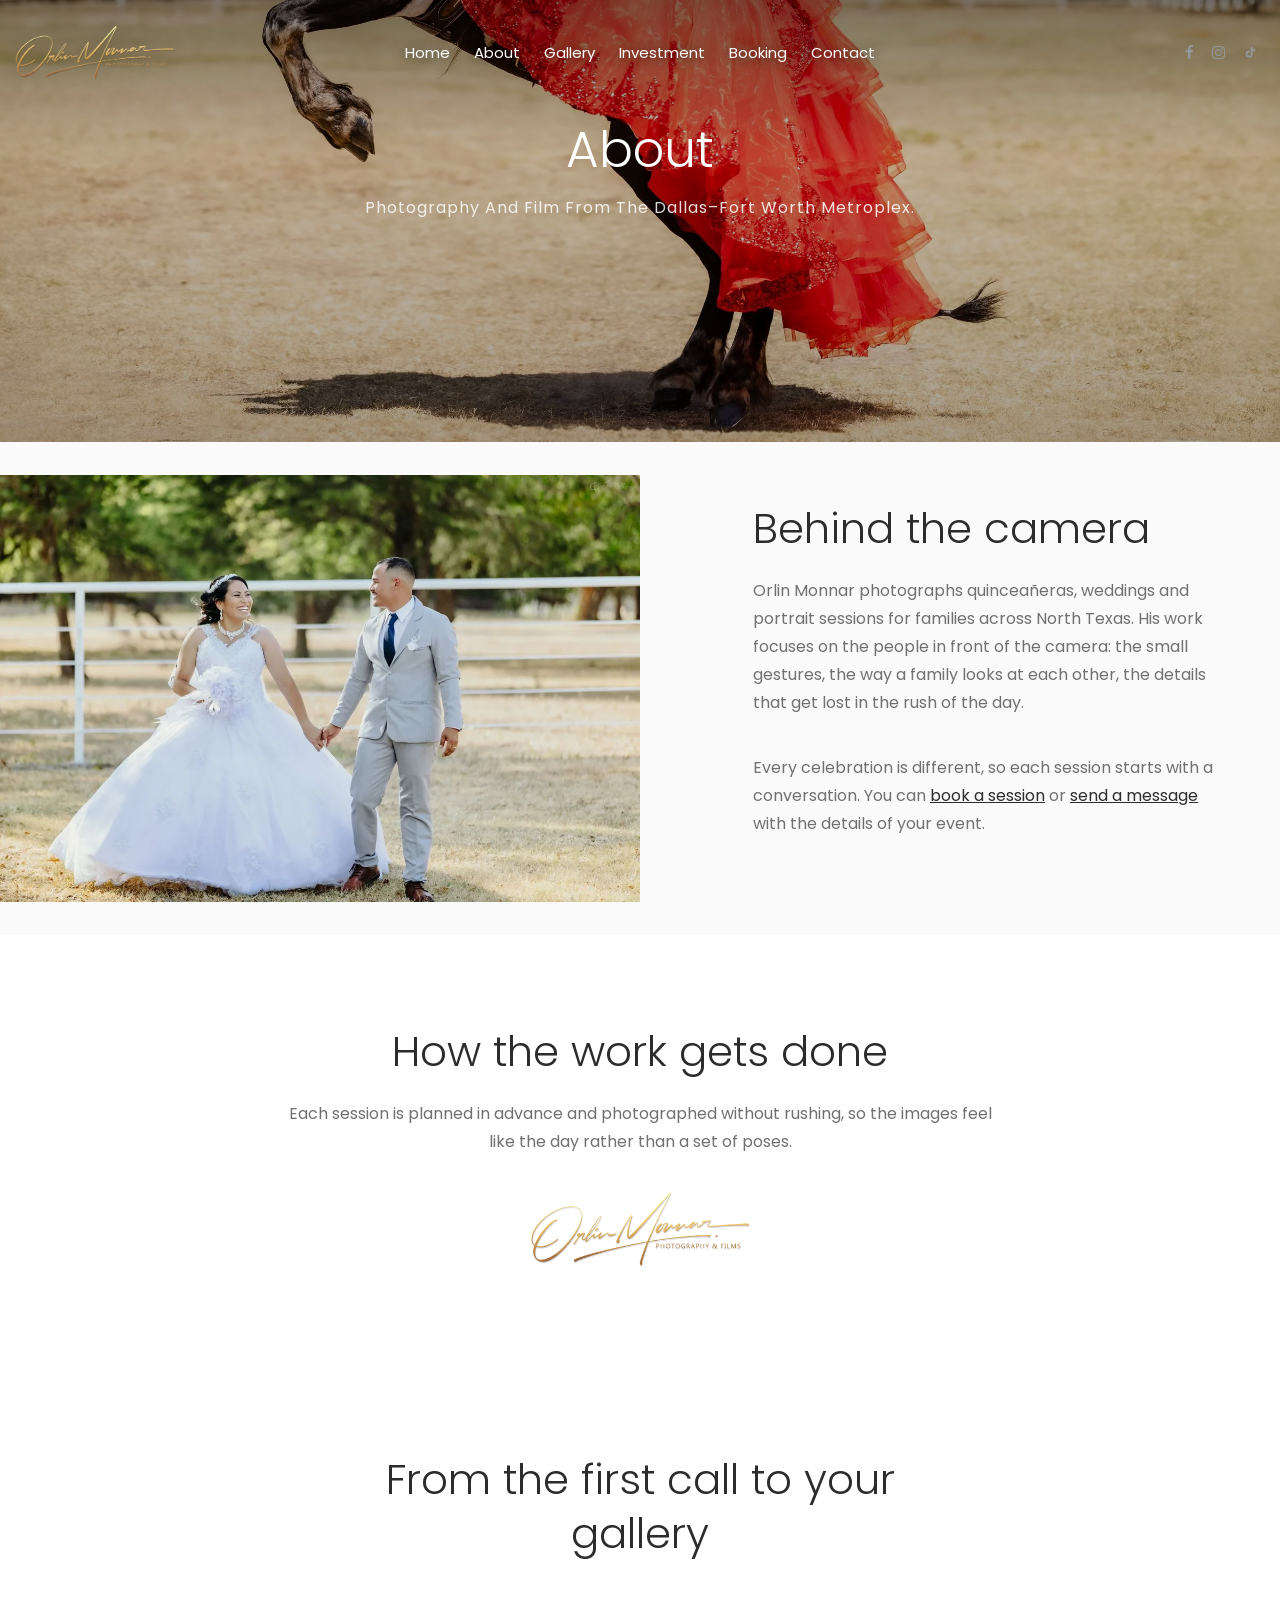
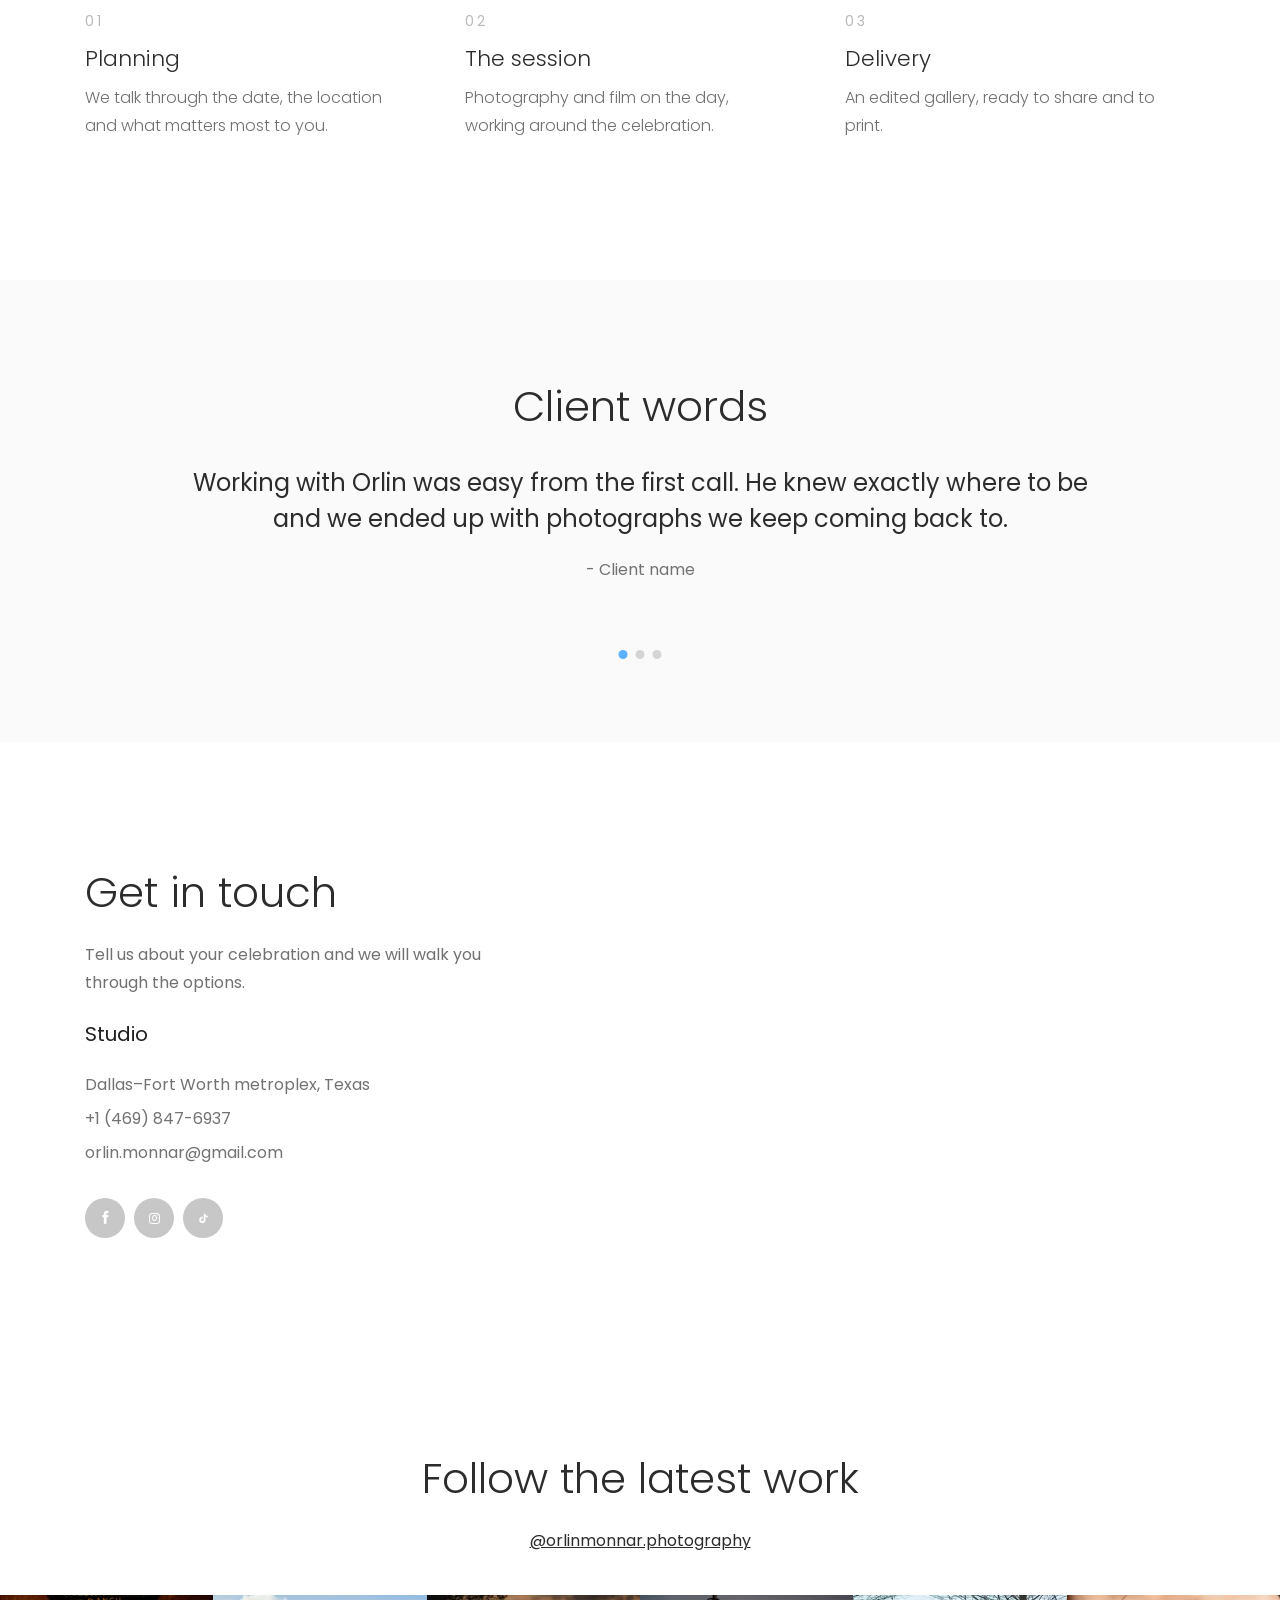
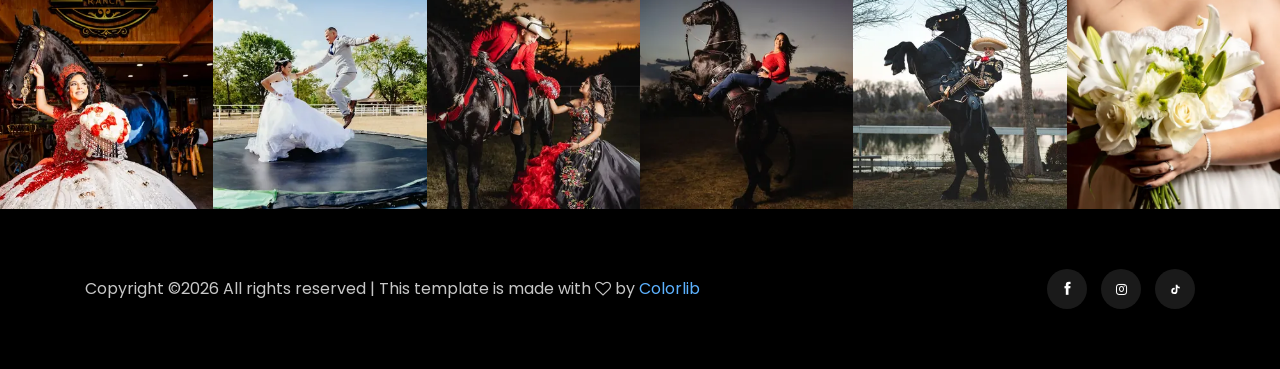
==== commit a385d5ca: "feat(landing): aplicar la regla de diseño centrada en la fotografía y construir About" ====
--- a/about.html
+++ b/about.html
@@ -66,9 +66,9 @@
                         <div class="col-xl-3 col-lg-3 d-none d-lg-block">
                             <div class="social_links">
                                 <ul>
-                                    <li><a href="#"> <i class="fa fa-facebook"></i> </a></li>
-                                    <li><a href="#"> <i class="fa fa-twitter"></i> </a></li>
-                                    <li><a href="#"> <i class="fa fa-instagram"></i> </a></li>
+                                    <li><a href="https://www.facebook.com/orlinmonnarphotography" target="_blank" rel="noopener" aria-label="Facebook"> <i class="fa fa-facebook"></i> </a></li>
+                                    <li><a href="https://www.instagram.com/orlinmonnar.photography" target="_blank" rel="noopener" aria-label="Instagram"> <i class="fa fa-instagram"></i> </a></li>
+                                    <li><a href="https://www.tiktok.com/@orlinmonnar.photography" target="_blank" rel="noopener" aria-label="TikTok"> <svg class="omp-icon-tiktok" viewBox="0 0 24 24" aria-hidden="true"><path d="M16.6 5.82a4.28 4.28 0 0 1-1.05-2.82h-3.1v11.6a2.59 2.59 0 1 1-1.85-2.48V9.02a5.66 5.66 0 1 0 4.95 5.6V8.7a7.3 7.3 0 0 0 4.27 1.37V7a4.3 4.3 0 0 1-3.22-1.18z"/></svg> </a></li>
                                 </ul>
                             </div>
                         </div>
@@ -83,312 +83,238 @@
     </header>
     <!-- header-end -->
 
-    <!-- bradcam_area  -->
-    <div class="bradcam_area bradcam_bg_1 black_overlay">
-        <div class="container">
-            <div class="row">
-                <div class="col-xl-12">
-                    <div class="bradcam_text text-center">
-                        <h3>About Us</h3>
-                    </div>
-                </div>
-            </div>
-        </div>
-    </div>
-    <!-- / bradcam_area  -->
-
-    <!-- wild_photography  -->
-    <div class="wild_photography">
-        <div class="container-fluid p-0">
-            <div class="row no-gutters align-items-center ">
-                <div class="col-lg-6">
-                    <div class="wildlife_photo">
-                        <img src="img/photography/zebra.png" alt="">
-                    </div>
-                </div>
-                <div class="col-lg-6">
-                    <div class="section_title">
-                        <h3>Wildlife photography</h3>
-                        <p>Whether you’re about to create a website for the first <br> time, or you’re looking for a theme that provides <br> advanced capabilities.</p>
-                        <a href="#" class="black_btn">Explore Work</a>
-                    </div>
-                </div>
-            </div>
-        </div>
-    </div>
-    <!-- /wild_photography  -->
-    <!-- photography_skill_area  -->
-    <div class="photography_skill_area">
+    <!-- La página es estática: el módulo solo centraliza textos y datos. -->
+    <div x-data="aboutPage">
+
+        <!-- bradcam_area  -->
+        <!-- TODO: sustituir la imagen de fondo por una fotografía final del cliente. -->
+        <div class="bradcam_area omp-bradcam-about black_overlay">
+            <div class="container">
+                <div class="row">
+                    <div class="col-xl-12">
+                        <div class="bradcam_text text-center">
+                            <h3 x-text="content.title"></h3>
+                            <p x-text="content.lead"></p>
+                        </div>
+                    </div>
+                </div>
+            </div>
+        </div>
+        <!-- / bradcam_area  -->
+
+        <!-- bio_area_start -->
+        <div class="wild_photography">
+            <div class="container-fluid p-0">
+                <div class="row no-gutters align-items-center">
+                    <div class="col-lg-6">
+                        <!-- TODO: sustituir por el retrato de Orlin. Esta es una fotografía
+                             de su trabajo, no del fotógrafo. -->
+                        <div class="wildlife_photo omp-photo omp-photo--split">
+                            <img src="img/provisional/wedding-01-medium.webp"
+                                 srcset="img/provisional/wedding-01-thumb.webp 500w,
+                                         img/provisional/wedding-01-medium.webp 1200w"
+                                 sizes="(max-width: 991px) 100vw, 50vw"
+                                 alt="Wedding session photographed by Orlin Monnar"
+                                 loading="lazy">
+                        </div>
+                    </div>
+                    <div class="col-lg-6">
+                        <div class="section_title">
+                            <h3 x-text="content.bioTitle"></h3>
+                            <p x-text="content.bioText"></p>
+                            <!-- Accesos a booking y contacto como enlaces de texto: la regla
+                                 de diseño del sitio no admite botones de llamada a la acción. -->
+                            <p>
+                                Every celebration is different, so each session starts with a
+                                conversation. You can <a href="booking.html">book a session</a>
+                                or <a href="contact.html">send a message</a> with the details
+                                of your event.
+                            </p>
+                        </div>
+                    </div>
+                </div>
+            </div>
+        </div>
+        <!-- bio_area_end -->
+
+        <!-- statement_area_start -->
+        <div class="omp-intro">
             <div class="container">
                 <div class="row justify-content-center">
-                    <div class="col-xl-9 col-md-9">
+                    <div class="col-xl-8 col-lg-9">
                         <div class="section_title text-center">
-                            <h3>World class photography skills</h3>
-                            <p>Whether you’re about to create a website for the first time, or you’re looking 
-                                for a theme that provides advanced capabilities, we have got them in
-                                Blacksilver theme.</p>
+                            <h3 x-text="content.statementTitle"></h3>
+                            <p x-text="content.statementText"></p>
+                            <!-- El logo hace de firma, como la sección de firma del template. -->
                             <div class="singnature_thumb">
-                                <img src="img/photography/signature.png" alt="">
-                            </div>
-                        </div>
-                    </div>
-                </div>
-            </div>
-        </div>
-        <!-- /photography_skill_area  -->
-
-    <!-- testimonial_area  -->
-    <div class="testimonial_area">
-        <div class="container">
-            <div class="row justify-content-center"> 
-                <div class="col-xl-10">
-                    <div class="testimonial_active owl-carousel">
-                        <div class="single_testmonial text-center">
-                            <h3>Our Customers Say</h3>
-                            <p>
-                                Whether you’re about to create a website for the first time, or you’re looking 
-                                for a theme that provides advanced capabilities, we have got them in 
-                                Blacksilver theme.
-                            </p>
-                            <div class="author_name d-flex align-items-center justify-content-center">
-                                <div class="thumb">
-                                    <img src="img/testmonial/author.png" alt="">
+                                <img src="img/logo-omp.png" alt="Orlin Monnar Photography &amp; Films">
+                            </div>
+                        </div>
+                    </div>
+                </div>
+            </div>
+        </div>
+        <!-- statement_area_end -->
+
+        <!-- steps_area_start -->
+        <div class="omp-steps">
+            <div class="container">
+                <div class="row justify-content-center">
+                    <div class="col-xl-7 col-lg-7">
+                        <div class="section_title text-center mb-50">
+                            <h3 x-text="content.stepsTitle"></h3>
+                        </div>
+                    </div>
+                </div>
+                <div class="row">
+                    <template x-for="(step, index) in content.steps" :key="step.title">
+                        <div class="col-lg-4 col-md-6">
+                            <div class="omp-step">
+                                <span class="omp-step__number" x-text="String(index + 1).padStart(2, '0')"></span>
+                                <h4 x-text="step.title"></h4>
+                                <p x-text="step.text"></p>
+                            </div>
+                        </div>
+                    </template>
+                </div>
+            </div>
+        </div>
+        <!-- steps_area_end -->
+
+        <!-- testimonial_area_start -->
+        <div class="testimonial_area">
+            <div class="container">
+                <div class="row justify-content-center">
+                    <div class="col-xl-10">
+                        <div class="section_title text-center">
+                            <h3>Client words</h3>
+                        </div>
+                        <!-- TODO: sustituir por testimonios reales con autorización del
+                             cliente. Los textos van en el HTML y no en content.js porque
+                             Owl Carousel clona estos nodos (ver pluginBridge.js). -->
+                        <div class="testimonial_active owl-carousel">
+                            <div class="single_testmonial text-center">
+                                <p>Working with Orlin was easy from the first call. He knew
+                                    exactly where to be and we ended up with photographs we
+                                    keep coming back to.</p>
+                                <div class="author_name d-flex align-items-center justify-content-center">
+                                    <span>- Client name</span>
                                 </div>
-                                <span>- Robert Thomson</span>
-                            </div>
-                        </div>
-                        <div class="single_testmonial text-center">
-                            <h3>Our Customers Say</h3>
-                            <p>
-                                Whether you’re about to create a website for the first time, or you’re looking 
-                                for a theme that provides advanced capabilities, we have got them in 
-                                Blacksilver theme.
-                            </p>
-                            <div class="author_name d-flex align-items-center justify-content-center">
-                                <div class="thumb">
-                                    <img src="img/testmonial/author.png" alt="">
+                            </div>
+                            <div class="single_testmonial text-center">
+                                <p>He made my daughter feel comfortable the whole session.
+                                    The photographs look like her, not like poses.</p>
+                                <div class="author_name d-flex align-items-center justify-content-center">
+                                    <span>- Client name</span>
                                 </div>
-                                <span>- Robert Thomson</span>
-                            </div>
-                        </div>
-                        <div class="single_testmonial text-center">
-                            <h3>Our Customers Say</h3>
-                            <p>
-                                Whether you’re about to create a website for the first time, or you’re looking 
-                                for a theme that provides advanced capabilities, we have got them in 
-                                Blacksilver theme.
-                            </p>
-                            <div class="author_name d-flex align-items-center justify-content-center">
-                                <div class="thumb">
-                                    <img src="img/testmonial/author.png" alt="">
+                            </div>
+                            <div class="single_testmonial text-center">
+                                <p>We received the gallery sooner than expected and the film
+                                    captured details we had not even noticed that day.</p>
+                                <div class="author_name d-flex align-items-center justify-content-center">
+                                    <span>- Client name</span>
                                 </div>
-                                <span>- Robert Thomson</span>
-                            </div>
-                        </div>
-                    </div>
-                </div>
-            </div>
-        </div>
-    </div>
-    <!-- /testimonial_area  -->
-
-    <!-- team_area  -->
-    <div class="team_area">
-        <div class="container">
-            <div class="border_bottom">
-                <div class="row">
-                    <div class="col-xl-4 col-lg-4 col-md-6">
-                        <div class="single_team">
-                            <div class="team_thumb">
-                                <img src="img/team/3.png" alt="">
-                            </div>
-                            <div class="team_info text-center">
-                                <h3>Milani Mou</h3>
-                                <p>Photographer</p>
-                                <div class="social_link">
+                            </div>
+                        </div>
+                    </div>
+                </div>
+            </div>
+        </div>
+        <!-- testimonial_area_end -->
+
+        <!-- contact_info_area_start -->
+        <div class="contact_info_area">
+            <div class="container">
+                <div class="row align-items-center">
+                    <div class="col-lg-5">
+                        <div class="cotact_info">
+                            <div class="section_title">
+                                <h3>Get in touch</h3>
+                                <p>Tell us about your celebration and we will walk you through
+                                    the options.</p>
+                            </div>
+                            <div class="address_info">
+                                <h4>Studio</h4>
+                                <ul class="Address">
+                                    <li x-text="business.serviceArea"></li>
+                                    <li><a :href="business.phoneLink" x-text="business.phoneDisplay"></a></li>
+                                    <li><a :href="'mailto:' + business.email" x-text="business.email"></a></li>
+                                </ul>
+                                <div class="socail_links">
                                     <ul>
-                                        <li><a href="#">
-                                                <i class="fa fa-facebook"></i>
-                                            </a>
-                                        </li>
-                                        <li><a href="#">
-                                                <i class="fa fa-twitter"></i>
-                                            </a>
-                                        </li>
-                                        <li><a href="#">
-                                                <i class="fa fa-instagram"></i>
-                                            </a>
-                                        </li>
+                                        <li><a href="https://www.facebook.com/orlinmonnarphotography" target="_blank" rel="noopener" aria-label="Facebook"><i class="ti-facebook"></i></a></li>
+                                        <li><a href="https://www.instagram.com/orlinmonnar.photography" target="_blank" rel="noopener" aria-label="Instagram"><i class="fa fa-instagram"></i></a></li>
+                                        <li><a href="https://www.tiktok.com/@orlinmonnar.photography" target="_blank" rel="noopener" aria-label="TikTok"><svg class="omp-icon-tiktok" viewBox="0 0 24 24" aria-hidden="true"><path d="M16.6 5.82a4.28 4.28 0 0 1-1.05-2.82h-3.1v11.6a2.59 2.59 0 1 1-1.85-2.48V9.02a5.66 5.66 0 1 0 4.95 5.6V8.7a7.3 7.3 0 0 0 4.27 1.37V7a4.3 4.3 0 0 1-3.22-1.18z"/></svg></a></li>
                                     </ul>
                                 </div>
                             </div>
                         </div>
                     </div>
-                    <div class="col-xl-4 col-lg-4 col-md-6">
-                        <div class="single_team">
-                            <div class="team_thumb">
-                                <img src="img/team/2.png" alt="">
-                            </div>
-                            <div class="team_info text-center">
-                                <h3>Jasmine Pinky</h3>
-                                <p>Photographer</p>
-                                <div class="social_link">
-                                    <ul>
-                                        <li><a href="#">
-                                                <i class="fa fa-facebook"></i>
-                                            </a>
-                                        </li>
-                                        <li><a href="#">
-                                                <i class="fa fa-twitter"></i>
-                                            </a>
-                                        </li>
-                                        <li><a href="#">
-                                                <i class="fa fa-instagram"></i>
-                                            </a>
-                                        </li>
-                                    </ul>
-                                </div>
-                            </div>
-                        </div>
-                    </div>
-                    <div class="col-xl-4 col-lg-4 col-md-6">
-                        <div class="single_team">
-                            <div class="team_thumb">
-                                <img src="img/team/1.png" alt="">
-                            </div>
-                            <div class="team_info text-center">
-                                <h3>Piya Zosoldos</h3>
-                                <p>Photographer</p>
-                                <div class="social_link">
-                                    <ul>
-                                        <li><a href="#">
-                                                <i class="fa fa-facebook"></i>
-                                            </a>
-                                        </li>
-                                        <li><a href="#">
-                                                <i class="fa fa-twitter"></i>
-                                            </a>
-                                        </li>
-                                        <li><a href="#">
-                                                <i class="fa fa-instagram"></i>
-                                            </a>
-                                        </li>
-                                    </ul>
-                                </div>
-                            </div>
-                        </div>
-                    </div>
-                </div>
-            </div>
-        </div>
+                    <div class="col-lg-7">
+                        <!-- El template original sirve el mapa en esta columna. -->
+                        <div class="omp-map">
+                            <iframe loading="lazy"
+                                src="https://www.google.com/maps/embed?pb=!1m18!1m12!1m3!1d354125.1662953405!2d-97.22916265231494!3d32.791601781654435!2m3!1f0!2f0!3f0!3m2!1i1024!2i768!4f13.1!3m3!1m2!1s0x864e82b81f3a3a2d%3A0x53724d9a808b8ce5!2sDallas-Fort%20Worth%20metroplex%2C%20Texas%2C%20EE.%20UU.!5e0!3m2!1ses!2smx!4v1765410425642!5m2!1ses!2smx"
+                                allowfullscreen="" aria-hidden="false" tabindex="0"></iframe>
+                        </div>
+                    </div>
+                </div>
+            </div>
+        </div>
+        <!-- contact_info_area_end -->
+
+        <!-- instagram_area_start -->
+        <div class="omp-instagram-heading">
+            <div class="container">
+                <div class="section_title text-center">
+                    <h3>Follow the latest work</h3>
+                    <p><a :href="business.instagram" target="_blank" rel="noopener">@orlinmonnar.photography</a></p>
+                </div>
+            </div>
+        </div>
+
+        <!-- TODO: sustituir por las publicaciones reales del perfil. -->
+        <div class="instragram_area">
+            <div class="single_instagram omp-photo">
+                <img src="img/provisional/quinceanera-02-thumb.webp" alt="Quinceañera session" loading="lazy">
+                <div class="ovrelay">
+                    <a :href="business.instagram" target="_blank" rel="noopener"><i class="fa fa-instagram"></i></a>
+                </div>
+            </div>
+            <div class="single_instagram omp-photo">
+                <img src="img/provisional/wedding-02-thumb.webp" alt="Wedding session" loading="lazy">
+                <div class="ovrelay">
+                    <a :href="business.instagram" target="_blank" rel="noopener"><i class="fa fa-instagram"></i></a>
+                </div>
+            </div>
+            <div class="single_instagram omp-photo">
+                <img src="img/provisional/quinceanera-06-thumb.webp" alt="Quinceañera session" loading="lazy">
+                <div class="ovrelay">
+                    <a :href="business.instagram" target="_blank" rel="noopener"><i class="fa fa-instagram"></i></a>
+                </div>
+            </div>
+            <div class="single_instagram omp-photo">
+                <img src="img/provisional/portrait-01-thumb.webp" alt="Portrait session" loading="lazy">
+                <div class="ovrelay">
+                    <a :href="business.instagram" target="_blank" rel="noopener"><i class="fa fa-instagram"></i></a>
+                </div>
+            </div>
+            <div class="single_instagram omp-photo">
+                <img src="img/provisional/metal-print-01-thumb.webp" alt="Photograph printed on metal" loading="lazy">
+                <div class="ovrelay">
+                    <a :href="business.instagram" target="_blank" rel="noopener"><i class="fa fa-instagram"></i></a>
+                </div>
+            </div>
+            <div class="single_instagram omp-photo">
+                <img src="img/provisional/wedding-03-thumb.webp" alt="Bridal portrait" loading="lazy">
+                <div class="ovrelay">
+                    <a :href="business.instagram" target="_blank" rel="noopener"><i class="fa fa-instagram"></i></a>
+                </div>
+            </div>
+        </div>
+        <!-- instagram_area_end -->
+
     </div>
-    <!-- /team_area  -->
-
-    <div class="contact_info_area">
-        <div class="container">
-            <div class="row align-items-center">
-                <div class="col-lg-5">
-                    <div class="cotact_info">
-                        <div class="section_title">
-                                <h3>Contact Us</h3>
-                                <p>Whether you’re about to create a website for the first time or you’re looking.</p>
-                        </div>
-                        <div class="address_info">
-                            <h4>Address</h4>
-                            <ul class="Address" >
-                                <li>
-                                        200/D, Green lane, Kings street, New York
-                                </li>
-                                <li>
-                                        +10 787 367 2567
-                                </li>
-                                <li>
-                                        <a href="#">contact08@halen.com</a>
-                                </li>
-                            </ul>
-                            <div class="socail_links">
-                                    <ul>
-                                        <li>
-                                            <a href="#">
-                                                <i class="ti-facebook"></i>
-                                            </a>
-                                        </li>
-                                        <li>
-                                            <a href="#">
-                                                <i class="ti-twitter-alt"></i>
-                                            </a>
-                                        </li>
-                                        <li>
-                                            <a href="#">
-                                                <i class="fa fa-instagram"></i>
-                                            </a>
-                                        </li>
-                                    </ul>
-                                </div>
-                        </div>
-                    </div>
-                </div>
-                <div class="col-lg-7">
-                        <div class="d-sm-block">
-                                
-</div>
-                </div>
-            </div>
-        </div>
-    </div>
-
-    <!-- instragram_area  -->
-    <div class="instragram_area">
-        <div class="single_instagram">
-            <img src="img/instragram/1.png" alt="">
-            <div class="ovrelay">
-                <a href="#">
-                    <i class="fa fa-instagram"></i>
-                </a>
-            </div>
-        </div>
-        <div class="single_instagram">
-            <img src="img/instragram/2.png" alt="">
-            <div class="ovrelay">
-                <a href="#">
-                    <i class="fa fa-instagram"></i>
-                </a>
-            </div>
-        </div>
-        <div class="single_instagram">
-            <img src="img/instragram/3.png" alt="">
-            <div class="ovrelay">
-                <a href="#">
-                    <i class="fa fa-instagram"></i>
-                </a>
-            </div>
-        </div>
-        <div class="single_instagram">
-            <img src="img/instragram/4.png" alt="">
-            <div class="ovrelay">
-                <a href="#">
-                    <i class="fa fa-instagram"></i>
-                </a>
-            </div>
-        </div>
-        <div class="single_instagram">
-            <img src="img/instragram/5.png" alt="">
-            <div class="ovrelay">
-                <a href="#">
-                    <i class="fa fa-instagram"></i>
-                </a>
-            </div>
-        </div>
-        <div class="single_instagram">
-            <img src="img/instragram/6.png" alt="">
-            <div class="ovrelay">
-                <a href="#">
-                    <i class="fa fa-instagram"></i>
-                </a>
-            </div>
-        </div>
-    </div>
-    <!-- /instragram_area  -->
 
     <!-- footer start -->
     <footer class="footer">
@@ -405,21 +331,9 @@
                     <div class="col-xl-5 col-md-4">
                         <div class="socail_links">
                             <ul>
-                                <li>
-                                    <a href="#">
-                                        <i class="ti-facebook"></i>
-                                    </a>
-                                </li>
-                                <li>
-                                    <a href="#">
-                                        <i class="ti-twitter-alt"></i>
-                                    </a>
-                                </li>
-                                <li>
-                                    <a href="#">
-                                        <i class="fa fa-instagram"></i>
-                                    </a>
-                                </li>
+                                <li><a href="https://www.facebook.com/orlinmonnarphotography" target="_blank" rel="noopener" aria-label="Facebook"><i class="ti-facebook"></i></a></li>
+                                <li><a href="https://www.instagram.com/orlinmonnar.photography" target="_blank" rel="noopener" aria-label="Instagram"><i class="fa fa-instagram"></i></a></li>
+                                <li><a href="https://www.tiktok.com/@orlinmonnar.photography" target="_blank" rel="noopener" aria-label="TikTok"><svg class="omp-icon-tiktok" viewBox="0 0 24 24" aria-hidden="true"><path d="M16.6 5.82a4.28 4.28 0 0 1-1.05-2.82h-3.1v11.6a2.59 2.59 0 1 1-1.85-2.48V9.02a5.66 5.66 0 1 0 4.95 5.6V8.7a7.3 7.3 0 0 0 4.27 1.37V7a4.3 4.3 0 0 1-3.22-1.18z"/></svg></a></li>
                             </ul>
                         </div>
                     </div>
@@ -459,6 +373,7 @@
     <script src="js/app/mediaHelpers.js"></script>
     <script src="js/app/domHelpers.js"></script>
     <script src="js/app/pluginBridge.js"></script>
+    <script src="js/app/pages/aboutPage.js"></script>
     <script defer src="js/vendor/alpine.min.js"></script>
 
 </body>
--- a/css/omp-custom.css
+++ b/css/omp-custom.css
@@ -60,51 +60,370 @@
 }
 
 /* --------------------------------------------------------------------------
+   Cromo mínimo: la fotografía manda
+
+   Regla de diseño del sitio: la interfaz no compite con las imágenes. No hay
+   botones de llamada a la acción; se navega por el menú y se interactúa con
+   las fotografías.
+   -------------------------------------------------------------------------- */
+
+/* El header flota sobre la imagen en lugar de ocupar su propia banda. */
+header {
+    position: absolute;
+    top: 0;
+    left: 0;
+    right: 0;
+    z-index: 99;
+}
+
+/* Transparente en todos los tamaños: el template lo pinta sólido por debajo
+   de 992px y casi blanco al hacer scroll. */
+.header-area .main-header-area,
+.header-area .main-header-area.sticky {
+    background: transparent;
+    box-shadow: none;
+}
+
+/* Al hacer scroll el fondo se insinúa apenas para sostener la lectura del
+   menú; nunca un bloque sólido. */
+.header-area .main-header-area.sticky {
+    background: rgba(20, 20, 20, 0.35);
+    backdrop-filter: blur(12px);
+    -webkit-backdrop-filter: blur(12px);
+}
+
+/* Menú legible sobre fotografías claras sin recurrir a una caja de fondo. */
+.main-menu ul#navigation > li > a,
+.slicknav_menu .slicknav_nav a {
+    color: #fff;
+    text-shadow: 0 1px 12px rgba(0, 0, 0, 0.55);
+}
+
+.logo img {
+    filter: drop-shadow(0 1px 10px rgba(0, 0, 0, 0.45));
+}
+
+/* Botón de menú móvil: solo las tres barras, sin caja ni borde. */
+.slicknav_menu .slicknav_btn,
+.slicknav_menu .slicknav_nav .slicknav_btn {
+    border: none;
+    background: transparent;
+}
+
+.slicknav_menu .slicknav_icon-bar {
+    background-color: #fff;
+    box-shadow: 0 1px 8px rgba(0, 0, 0, 0.5);
+}
+
+/* El desplegable móvil comparte el mismo vidrio oscuro del header. */
+.slicknav_menu .slicknav_nav {
+    background: rgba(20, 20, 20, 0.92);
+    backdrop-filter: blur(12px);
+    -webkit-backdrop-filter: blur(12px);
+}
+
+/* Las páginas interiores dejan aire para el header flotante. */
+.bradcam_area {
+    padding-top: 120px;
+}
+
+/* El bradcam del template apoya el degradado en su parte inferior; aquí el
+   velo se concentra arriba, donde flota el menú. */
+.bradcam_area.black_overlay::before {
+    background: linear-gradient(to bottom,
+                rgba(0, 0, 0, 0.5) 0%,
+                rgba(0, 0, 0, 0.25) 35%,
+                rgba(0, 0, 0, 0.35) 100%);
+    opacity: 1;
+}
+
+.bradcam_area .bradcam_text p {
+    color: #fff;
+    font-size: 16px;
+    letter-spacing: 1px;
+    margin: 14px 0 0;
+    opacity: 0.85;
+}
+
+/* --------------------------------------------------------------------------
    Home
    -------------------------------------------------------------------------- */
 
-/* El carrusel se puebla por API: se reserva su altura para que la página no
-   salte cuando llegan las fotografías. */
+/* El hero ocupa la ventana: la primera impresión es la fotografía. También
+   reserva su altura para que la página no salte al llegar los datos. */
 .slider_area {
-    min-height: 900px;
     background-color: #111;
 }
 
+.slider_area,
+.slider_area .single_slider {
+    min-height: 100vh;
+    height: 100vh;
+}
+
+/* El velo uniforme del template apaga la fotografía entera. Se sustituye por
+   un degradado que solo sostiene la legibilidad del menú y del pie. */
+.slider_area .single_slider.black_overlay::before {
+    background: linear-gradient(to bottom,
+                rgba(0, 0, 0, 0.45) 0%,
+                rgba(0, 0, 0, 0.12) 25%,
+                rgba(0, 0, 0, 0) 45%,
+                rgba(0, 0, 0, 0.55) 100%);
+    opacity: 1;
+}
+
+/* Pie del hero: identidad y servicios en tono discreto, sin botones. */
+.omp-hero-caption {
+    padding-bottom: 90px;
+}
+
+.slider_area .single_slider .omp-hero-caption h3 {
+    font-size: 28px;
+    line-height: 1.3;
+    letter-spacing: 1px;
+    margin-bottom: 6px;
+}
+
+.omp-hero-caption p {
+    color: #fff;
+    font-size: 15px;
+    letter-spacing: 1px;
+    margin-bottom: 0;
+    opacity: 0.85;
+}
+
+.omp-hero-caption h3,
+.omp-hero-caption p {
+    text-shadow: 0 1px 16px rgba(0, 0, 0, 0.6);
+}
+
 @media (max-width: 767px) {
-    .slider_area {
-        min-height: 100vh;
-    }
-}
-
-.slider_area .single_slider .slider_text .slider_subtitle {
+    .omp-hero-caption {
+        padding-bottom: 60px;
+    }
+
+    .slider_area .single_slider .omp-hero-caption h3 {
+        font-size: 22px;
+    }
+}
+
+/* Mismo aire que el photography_skill_area del template, al que sustituye. */
+.omp-intro {
+    padding: 90px 0 96px;
+}
+
+/* El logo actúa como firma al cierre del texto de presentación. */
+.omp-intro .singnature_thumb {
+    margin-top: 35px;
+}
+
+.omp-intro .singnature_thumb img {
+    max-width: 220px;
+    height: auto;
+}
+
+/* --------------------------------------------------------------------------
+   Navegación de los carruseles
+   -------------------------------------------------------------------------- */
+
+/* Solo el trazo de la flecha: sin caja, sin borde y sin color de marca. */
+.owl-carousel .owl-nav div {
+    width: 40px;
+    height: 40px;
+    border: none;
+    background: transparent;
+    background-color: transparent;
+    color: rgba(255, 255, 255, 0.75);
+    font-size: 22px;
+    text-shadow: 0 1px 10px rgba(0, 0, 0, 0.5);
+}
+
+.owl-carousel .owl-nav div.owl-prev {
+    left: 30px;
+}
+
+.owl-carousel .owl-nav div.owl-next {
+    right: 30px;
+    left: auto;
+}
+
+.owl-carousel:hover .owl-nav div:hover {
+    background: transparent;
+    border: none;
     color: #fff;
-    font-size: 18px;
-    letter-spacing: 1px;
-    margin-bottom: 30px;
-    opacity: 0.9;
-}
-
-/* Botones contiguos en hero y llamadas a la acción. */
-.video_service_btn .boxed-btn3 + .boxed-btn3,
-.section_title .boxed-btn3 + .boxed-btn3 {
-    margin-left: 15px;
-}
-
-@media (max-width: 575px) {
-    .video_service_btn .boxed-btn3 + .boxed-btn3,
-    .section_title .boxed-btn3 + .boxed-btn3 {
-        margin-left: 0;
-        margin-top: 15px;
-    }
-}
-
-.omp-intro {
-    padding: 120px 0 90px;
-}
-
-.omp-cta {
-    padding: 90px 0 120px;
-    background-color: #f8f8f8;
+}
+
+/* Puntos del hero: marcas mínimas sobre la fotografía. */
+.slider_area .owl-dots {
+    position: absolute;
+    right: 30px;
+    bottom: 40px;
+    display: flex;
+}
+
+.slider_area .owl-dots .owl-dot span {
+    width: 6px;
+    height: 6px;
+    margin: 0 4px;
+    display: block;
+    border-radius: 50%;
+    background: rgba(255, 255, 255, 0.45);
+    transition: background 0.3s ease;
+}
+
+.slider_area .owl-dots .owl-dot.active span {
+    background: #fff;
+}
+
+/* --------------------------------------------------------------------------
+   Secciones de contenido
+   -------------------------------------------------------------------------- */
+
+/* Los fondos del template son de un azul frío que no acompaña al dorado del
+   logo; se neutralizan conservando el contraste entre secciones. */
+.wild_photography,
+.testimonial_area {
+    background: #FAFAFA;
+}
+
+/* Bloques a media página: la imagen ocupa su mitad completa. */
+.omp-photo--split {
+    aspect-ratio: 3 / 2;
+    overflow: hidden;
+}
+
+/* El template ya define padding-left: 113px en este bloque; aquí solo el resto. */
+.wild_photography .section_title {
+    padding-top: 60px;
+    padding-bottom: 60px;
+    padding-right: 60px;
+}
+
+@media (max-width: 767px) {
+    .wild_photography .section_title {
+        padding-right: 20px;
+    }
+}
+
+/* Tarjetas de servicios: el template anida su CSS bajo .border_bottom, cuyo
+   borde no hace falta porque el cambio de fondo ya separa las secciones. */
+.team_area .border_bottom {
+    border-bottom: none;
+}
+
+.team_area .border_bottom .single_team .team_thumb {
+    aspect-ratio: 3 / 4;
+    overflow: hidden;
+}
+
+/* Testimonios: sin miniatura de autor, el desplazamiento del nombre sobra, y
+   las citas subrayadas del template no encajan con el tono del sitio. */
+.testimonial_area .single_testmonial p {
+    text-decoration: none;
+    /* El margen del template contaba con el título dentro de cada slide; aquí
+       el título es único y vive fuera del carrusel. */
+    margin-top: 10px;
+}
+
+.testimonial_area .single_testmonial .author_name span {
+    margin-left: 0;
+}
+
+/* Franja de Instagram: piezas cuadradas. */
+.omp-instagram-heading {
+    padding: 90px 0 40px;
+}
+
+.instragram_area .single_instagram {
+    aspect-ratio: 1 / 1;
+    overflow: hidden;
+}
+
+/* En móvil el template las pone a ancho completo: seis pantallas seguidas. */
+@media (max-width: 767px) {
+    .instragram_area .single_instagram {
+        width: 50%;
+    }
+}
+
+/* Datos de contacto del Home. El template no da padding superior a esta
+   sección porque en su orden original venía precedida de team_area. */
+.contact_info_area {
+    padding-top: 100px;
+}
+
+.contact_info_area .address_info .Address li a {
+    color: inherit;
+}
+
+.contact_info_area .address_info .Address li a:hover {
+    text-decoration: underline;
+}
+
+.omp-map iframe {
+    width: 100%;
+    height: 420px;
+    border: 0;
+    display: block;
+}
+
+/* --------------------------------------------------------------------------
+   About
+   -------------------------------------------------------------------------- */
+
+/* Fondo de la cabecera de About. Es una fotografía provisional. */
+.omp-bradcam-about {
+    background-image: url(../img/provisional/quinceanera-01-large.webp);
+}
+
+.omp-steps {
+    padding: 90px 0 100px;
+}
+
+.omp-step {
+    padding-right: 30px;
+    margin-bottom: 40px;
+}
+
+/* La numeración ordena la lectura sin recurrir a iconos ajenos al sitio. */
+.omp-step__number {
+    display: block;
+    font-size: 14px;
+    letter-spacing: 3px;
+    color: #B9B9B9;
+    margin-bottom: 14px;
+}
+
+.omp-step h4 {
+    font-size: 22px;
+    font-weight: 300;
+    color: #2C2C2C;
+    margin-bottom: 12px;
+}
+
+.omp-step p {
+    font-size: 16px;
+    line-height: 28px;
+    color: #707070;
+    margin-bottom: 0;
+}
+
+/* Enlaces de texto dentro de los párrafos: sustituyen a los botones. */
+.section_title p a {
+    color: #2C2C2C;
+    text-decoration: underline;
+}
+
+.section_title p a:hover {
+    color: #707070;
+}
+
+/* Icono de TikTok: Font Awesome 4.7 del template no lo incluye. */
+.omp-icon-tiktok {
+    width: 1em;
+    height: 1em;
+    fill: currentColor;
+    vertical-align: -0.15em;
 }
 
 /* Título de la fotografía sobre el hover de la grilla destacada. */
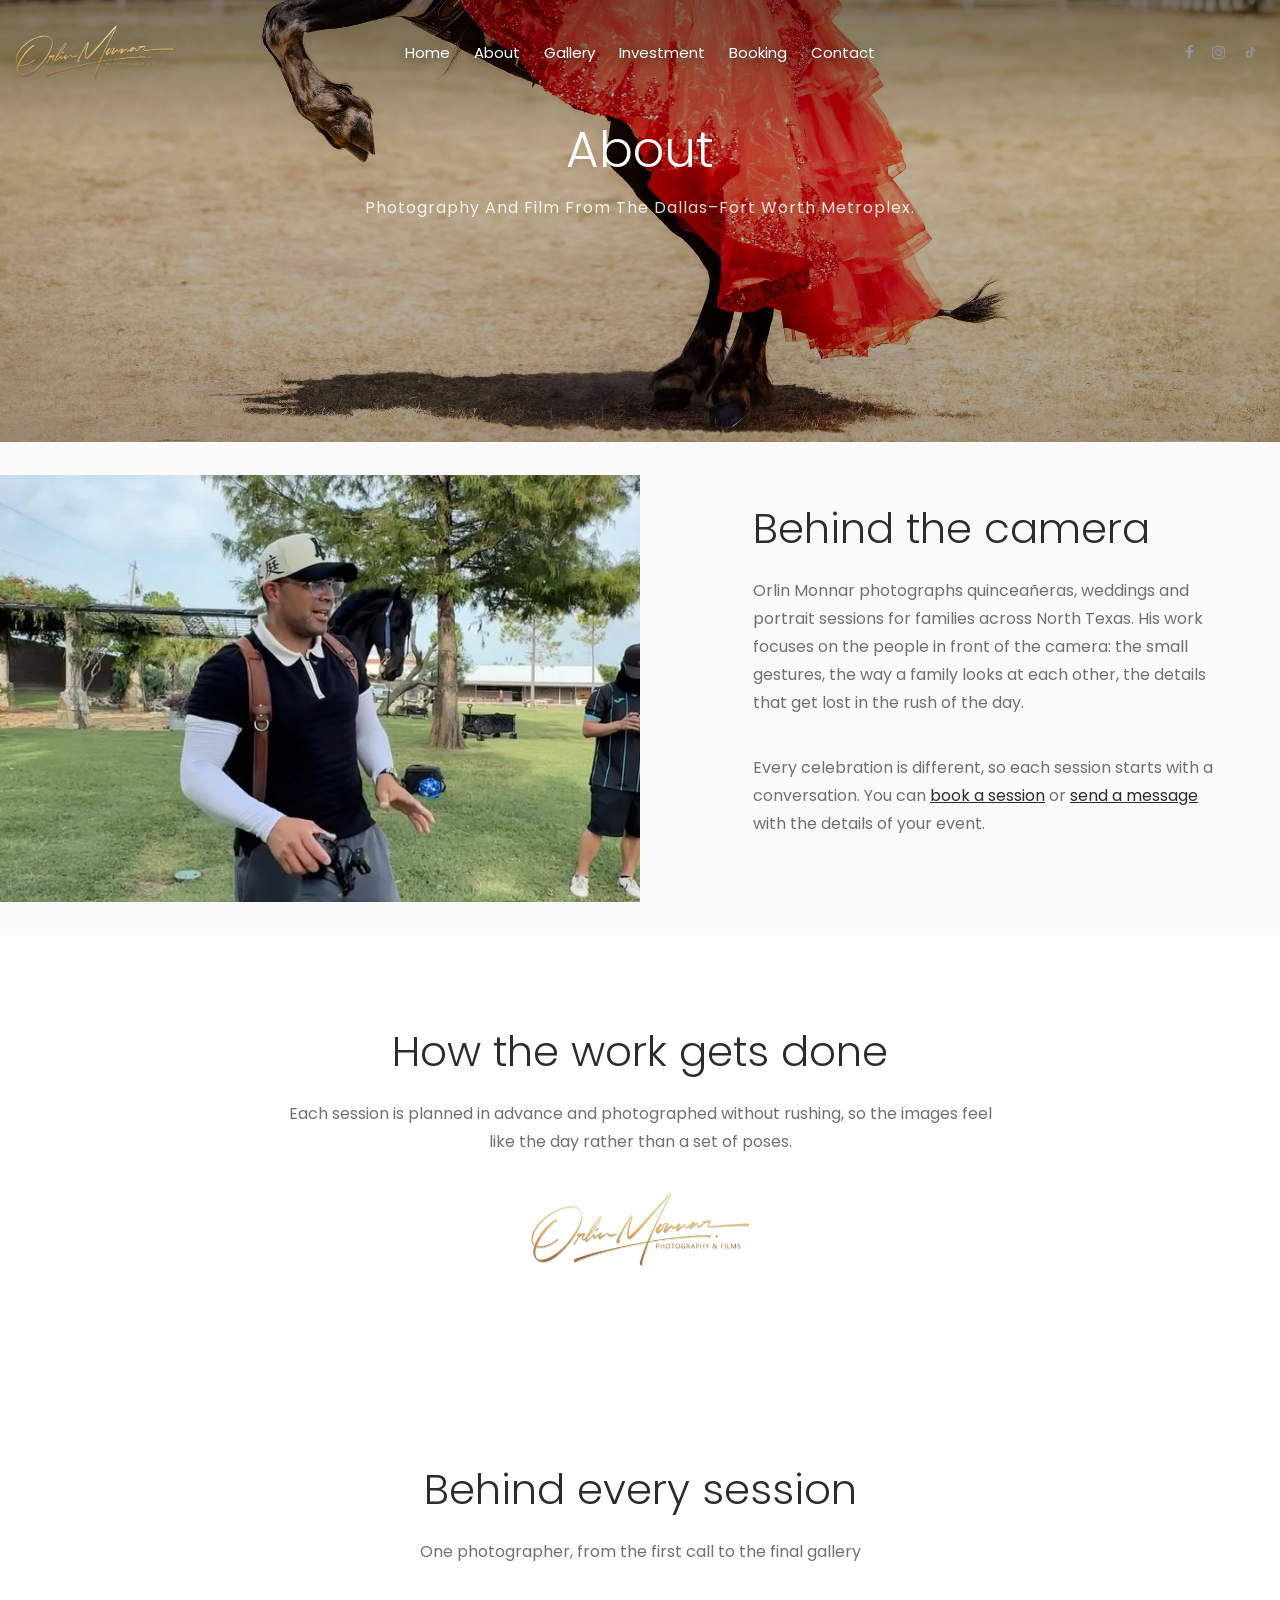
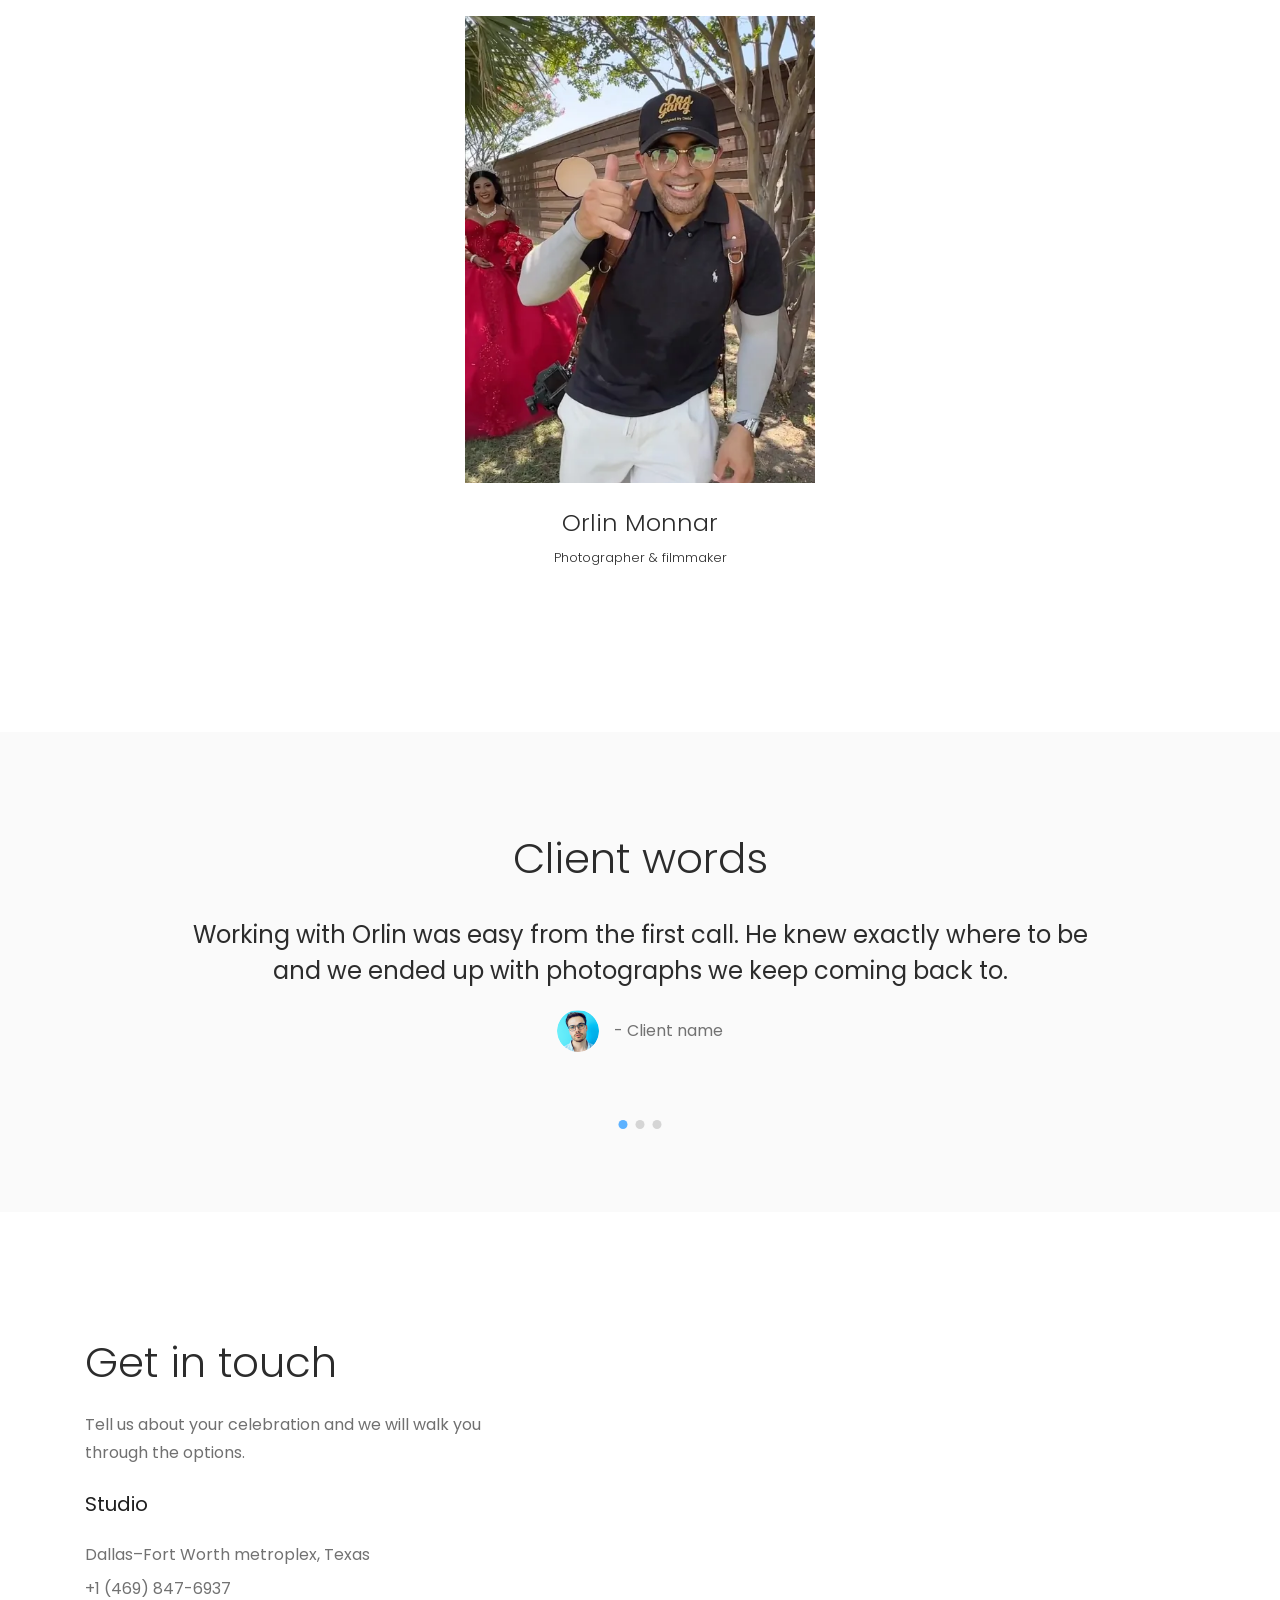
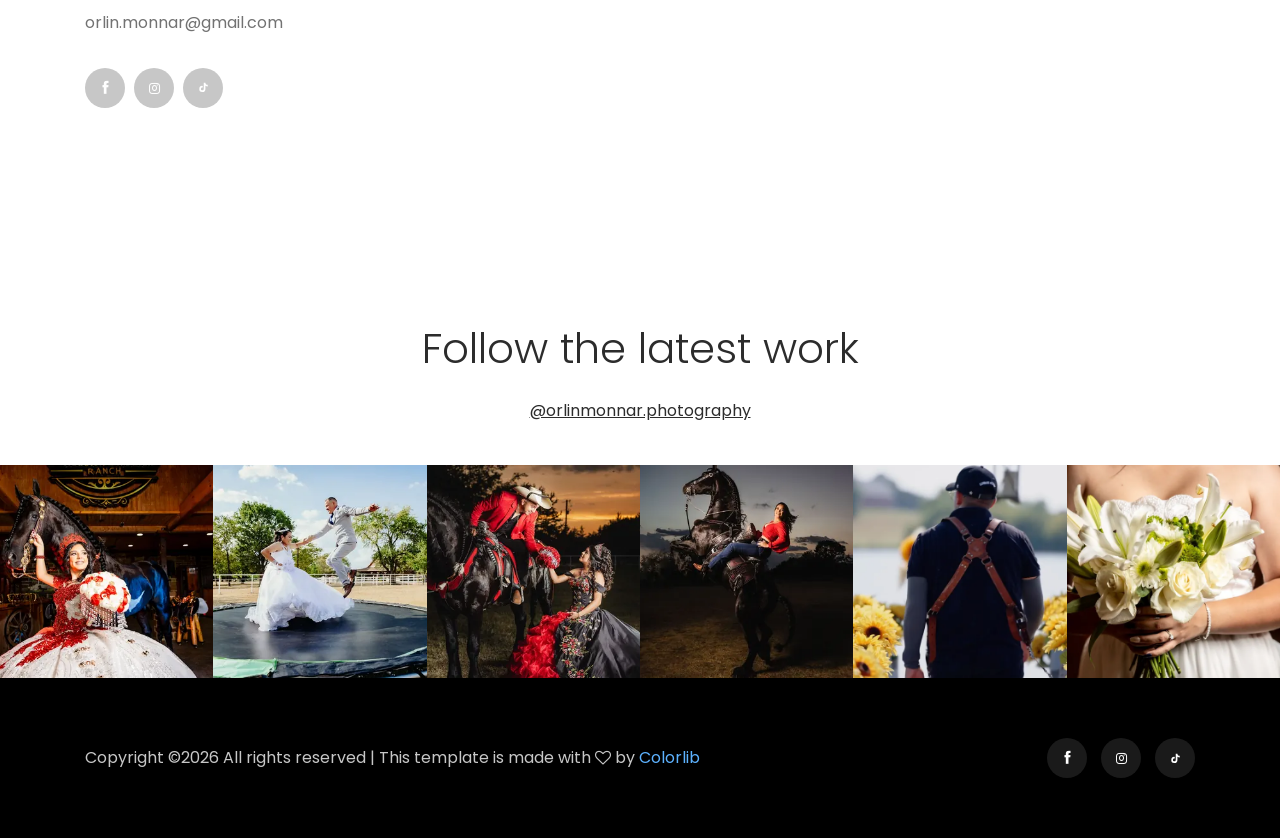
==== commit dc7ba4d1: "feat(about): ajustar la sección del equipo y las fotografías provisionales" ====
--- a/about.html
+++ b/about.html
@@ -107,14 +107,13 @@
             <div class="container-fluid p-0">
                 <div class="row no-gutters align-items-center">
                     <div class="col-lg-6">
-                        <!-- TODO: sustituir por el retrato de Orlin. Esta es una fotografía
-                             de su trabajo, no del fotógrafo. -->
+                        <!-- TODO: fotografía provisional; sustituir por la definitiva. -->
                         <div class="wildlife_photo omp-photo omp-photo--split">
-                            <img src="img/provisional/wedding-01-medium.webp"
-                                 srcset="img/provisional/wedding-01-thumb.webp 500w,
-                                         img/provisional/wedding-01-medium.webp 1200w"
+                            <img src="img/provisional/orlin-front-medium.webp"
+                                 srcset="img/provisional/orlin-front-thumb.webp 500w,
+                                         img/provisional/orlin-front-medium.webp 720w"
                                  sizes="(max-width: 991px) 100vw, 50vw"
-                                 alt="Wedding session photographed by Orlin Monnar"
+                                 alt="Orlin Monnar photographing an event"
                                  loading="lazy">
                         </div>
                     </div>
@@ -156,30 +155,46 @@
         </div>
         <!-- statement_area_end -->
 
-        <!-- steps_area_start -->
-        <div class="omp-steps">
+        <!-- team_area  -->
+        <div class="team_area">
             <div class="container">
                 <div class="row justify-content-center">
                     <div class="col-xl-7 col-lg-7">
                         <div class="section_title text-center mb-50">
-                            <h3 x-text="content.stepsTitle"></h3>
-                        </div>
-                    </div>
-                </div>
-                <div class="row">
-                    <template x-for="(step, index) in content.steps" :key="step.title">
-                        <div class="col-lg-4 col-md-6">
-                            <div class="omp-step">
-                                <span class="omp-step__number" x-text="String(index + 1).padStart(2, '0')"></span>
-                                <h4 x-text="step.title"></h4>
-                                <p x-text="step.text"></p>
-                            </div>
-                        </div>
-                    </template>
-                </div>
-            </div>
-        </div>
-        <!-- steps_area_end -->
+                            <h3 x-text="content.teamTitle"></h3>
+                            <p x-text="content.teamSubtitle"></p>
+                        </div>
+                    </div>
+                </div>
+
+                <!-- TODO: sustituir por un retrato frontal y confirmar el rol.
+                     .border_bottom es el contenedor bajo el que el template anida
+                     todo el CSS de single_team; su línea se anula en omp-custom.css. -->
+                <div class="border_bottom">
+                    <div class="row justify-content-center">
+                        <template x-for="member in content.team" :key="member.role">
+                            <div class="col-xl-4 col-lg-5 col-md-6">
+                                <div class="single_team">
+                                    <div class="team_thumb omp-photo">
+                                        <img src="img/provisional/orlin-front2-medium.webp"
+                                             srcset="img/provisional/orlin-front2-thumb.webp 500w,
+                                                     img/provisional/orlin-front2-medium.webp 720w"
+                                             sizes="(max-width: 767px) 100vw, 33vw"
+                                             alt="Orlin Monnar photographing an event"
+                                             loading="lazy">
+                                    </div>
+                                    <div class="team_info text-center">
+                                        <h3 x-text="member.name"></h3>
+                                        <p x-text="member.role"></p>
+                                    </div>
+                                </div>
+                            </div>
+                        </template>
+                    </div>
+                </div>
+            </div>
+        </div>
+        <!-- /team_area  -->
 
         <!-- testimonial_area_start -->
         <div class="testimonial_area">
@@ -189,15 +204,19 @@
                         <div class="section_title text-center">
                             <h3>Client words</h3>
                         </div>
-                        <!-- TODO: sustituir por testimonios reales con autorización del
-                             cliente. Los textos van en el HTML y no en content.js porque
-                             Owl Carousel clona estos nodos (ver pluginBridge.js). -->
+                        <!-- TODO: sustituir por testimonios reales con autorización del cliente,
+                             incluidas las miniaturas: son fotos de stock del template.
+                             Los textos van en el HTML y no en content.js porque Owl
+                             Carousel clona estos nodos (ver pluginBridge.js). -->
                         <div class="testimonial_active owl-carousel">
                             <div class="single_testmonial text-center">
                                 <p>Working with Orlin was easy from the first call. He knew
                                     exactly where to be and we ended up with photographs we
                                     keep coming back to.</p>
                                 <div class="author_name d-flex align-items-center justify-content-center">
+                                    <div class="thumb">
+                                        <img src="img/comment/comment_1.png" alt="">
+                                    </div>
                                     <span>- Client name</span>
                                 </div>
                             </div>
@@ -205,6 +224,9 @@
                                 <p>He made my daughter feel comfortable the whole session.
                                     The photographs look like her, not like poses.</p>
                                 <div class="author_name d-flex align-items-center justify-content-center">
+                                    <div class="thumb">
+                                        <img src="img/comment/comment_2.png" alt="">
+                                    </div>
                                     <span>- Client name</span>
                                 </div>
                             </div>
@@ -212,6 +234,9 @@
                                 <p>We received the gallery sooner than expected and the film
                                     captured details we had not even noticed that day.</p>
                                 <div class="author_name d-flex align-items-center justify-content-center">
+                                    <div class="thumb">
+                                        <img src="img/comment/comment_3.png" alt="">
+                                    </div>
                                     <span>- Client name</span>
                                 </div>
                             </div>
@@ -300,7 +325,7 @@
                 </div>
             </div>
             <div class="single_instagram omp-photo">
-                <img src="img/provisional/metal-print-01-thumb.webp" alt="Photograph printed on metal" loading="lazy">
+                <img src="img/provisional/orlin-portrait-thumb.webp" alt="Orlin Monnar at work during an event" loading="lazy">
                 <div class="ovrelay">
                     <a :href="business.instagram" target="_blank" rel="noopener"><i class="fa fa-instagram"></i></a>
                 </div>
--- a/css/omp-custom.css
+++ b/css/omp-custom.css
@@ -316,8 +316,7 @@
     overflow: hidden;
 }
 
-/* Testimonios: sin miniatura de autor, el desplazamiento del nombre sobra, y
-   las citas subrayadas del template no encajan con el tono del sitio. */
+/* Testimonios: las citas subrayadas del template no encajan con el tono. */
 .testimonial_area .single_testmonial p {
     text-decoration: none;
     /* El margen del template contaba con el título dentro de cada slide; aquí
@@ -325,8 +324,17 @@
     margin-top: 10px;
 }
 
-.testimonial_area .single_testmonial .author_name span {
-    margin-left: 0;
+/* El template redondea el marco de la miniatura pero no recorta la imagen:
+   sin overflow la foto se seguiría viendo cuadrada. */
+.testimonial_area .single_testmonial .author_name .thumb {
+    overflow: hidden;
+    flex: 0 0 42px;
+}
+
+.testimonial_area .single_testmonial .author_name .thumb img {
+    width: 100%;
+    height: 100%;
+    object-fit: cover;
 }
 
 /* Franja de Instagram: piezas cuadradas. */
@@ -374,38 +382,6 @@
 /* Fondo de la cabecera de About. Es una fotografía provisional. */
 .omp-bradcam-about {
     background-image: url(../img/provisional/quinceanera-01-large.webp);
-}
-
-.omp-steps {
-    padding: 90px 0 100px;
-}
-
-.omp-step {
-    padding-right: 30px;
-    margin-bottom: 40px;
-}
-
-/* La numeración ordena la lectura sin recurrir a iconos ajenos al sitio. */
-.omp-step__number {
-    display: block;
-    font-size: 14px;
-    letter-spacing: 3px;
-    color: #B9B9B9;
-    margin-bottom: 14px;
-}
-
-.omp-step h4 {
-    font-size: 22px;
-    font-weight: 300;
-    color: #2C2C2C;
-    margin-bottom: 12px;
-}
-
-.omp-step p {
-    font-size: 16px;
-    line-height: 28px;
-    color: #707070;
-    margin-bottom: 0;
 }
 
 /* Enlaces de texto dentro de los párrafos: sustituyen a los botones. */
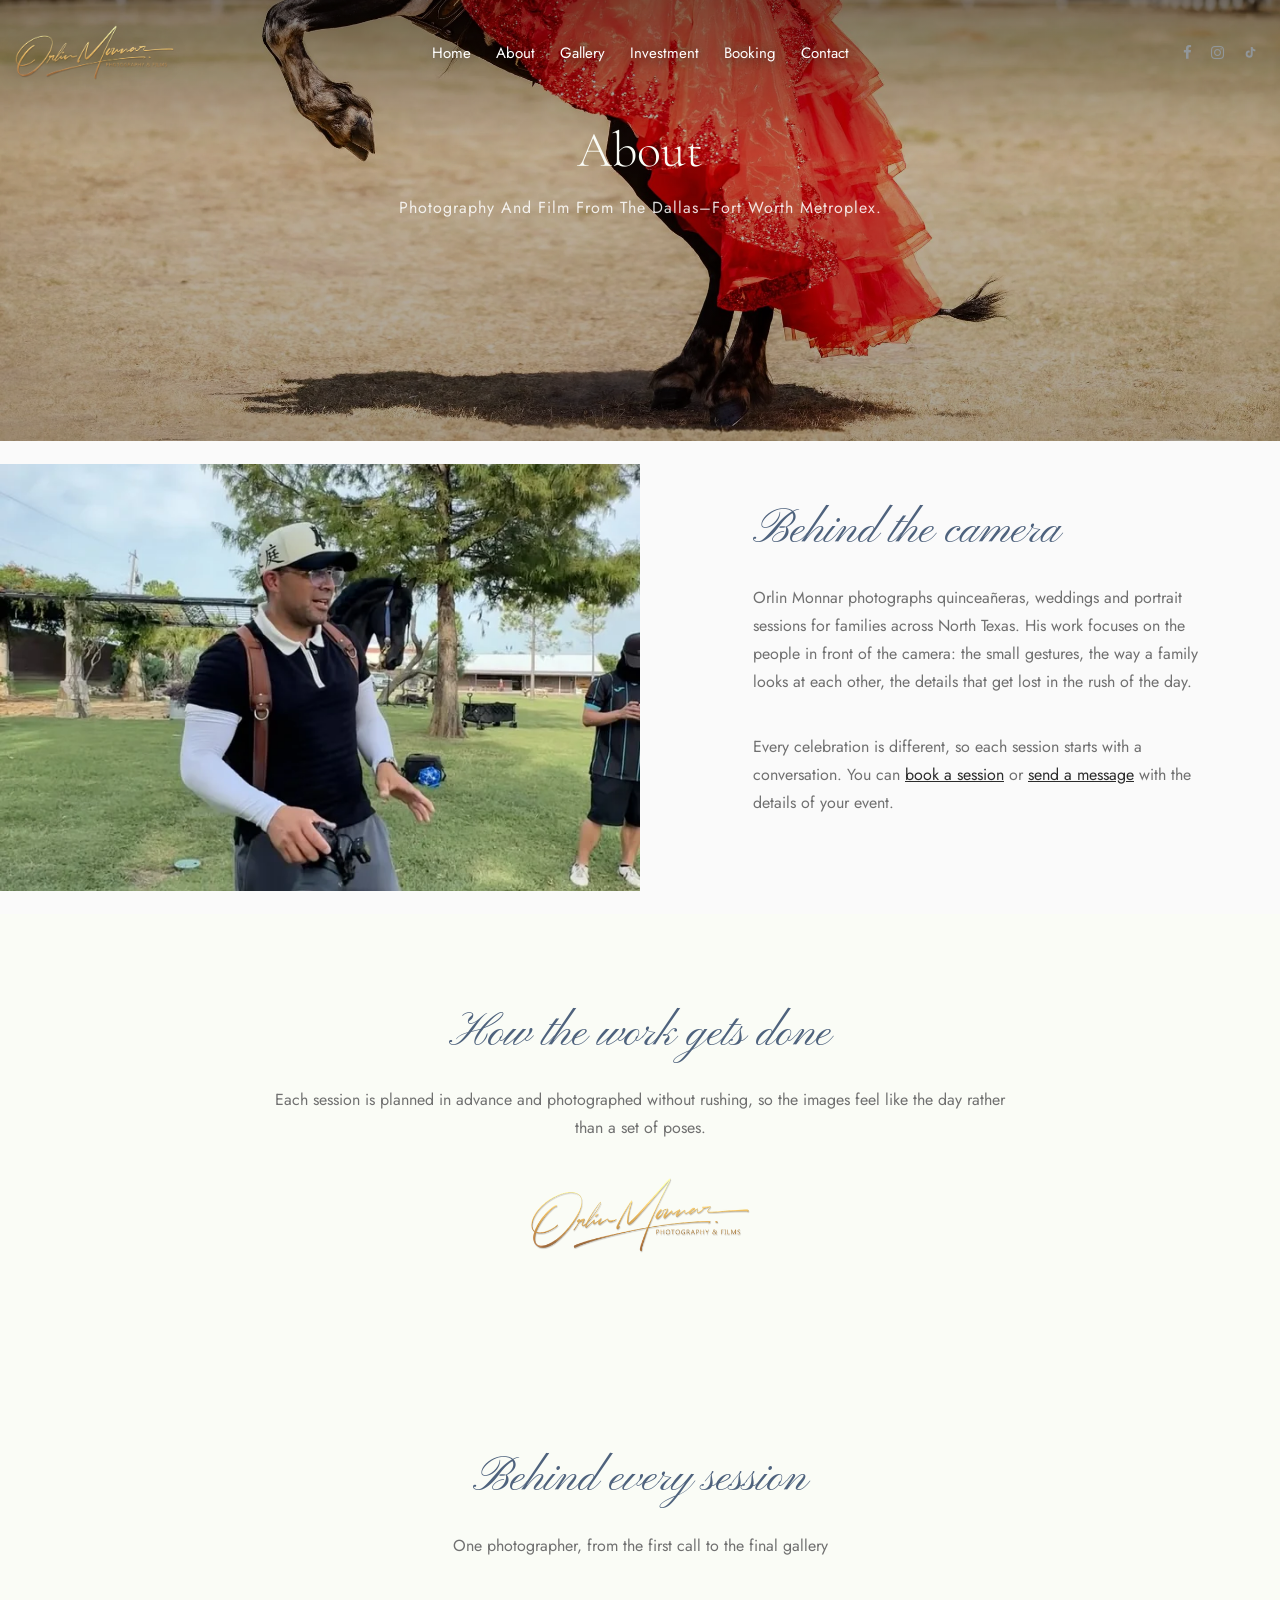
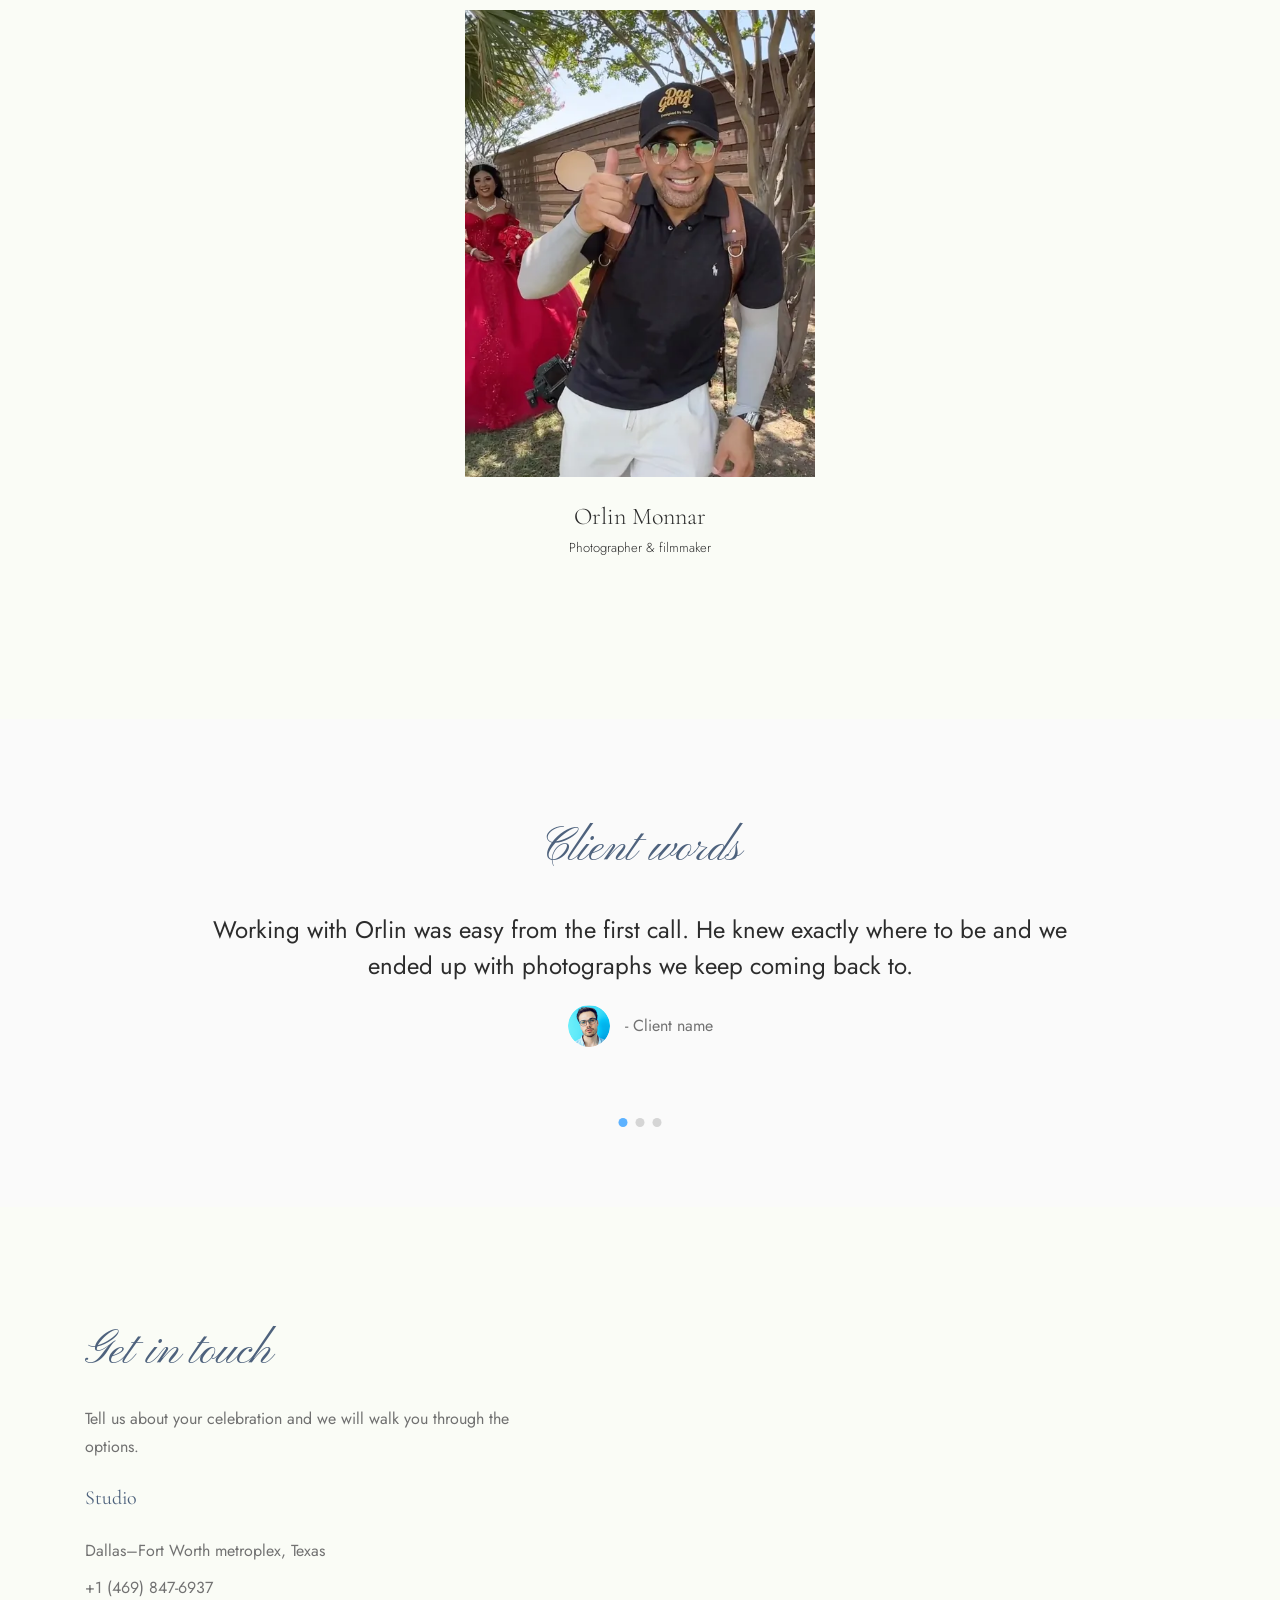
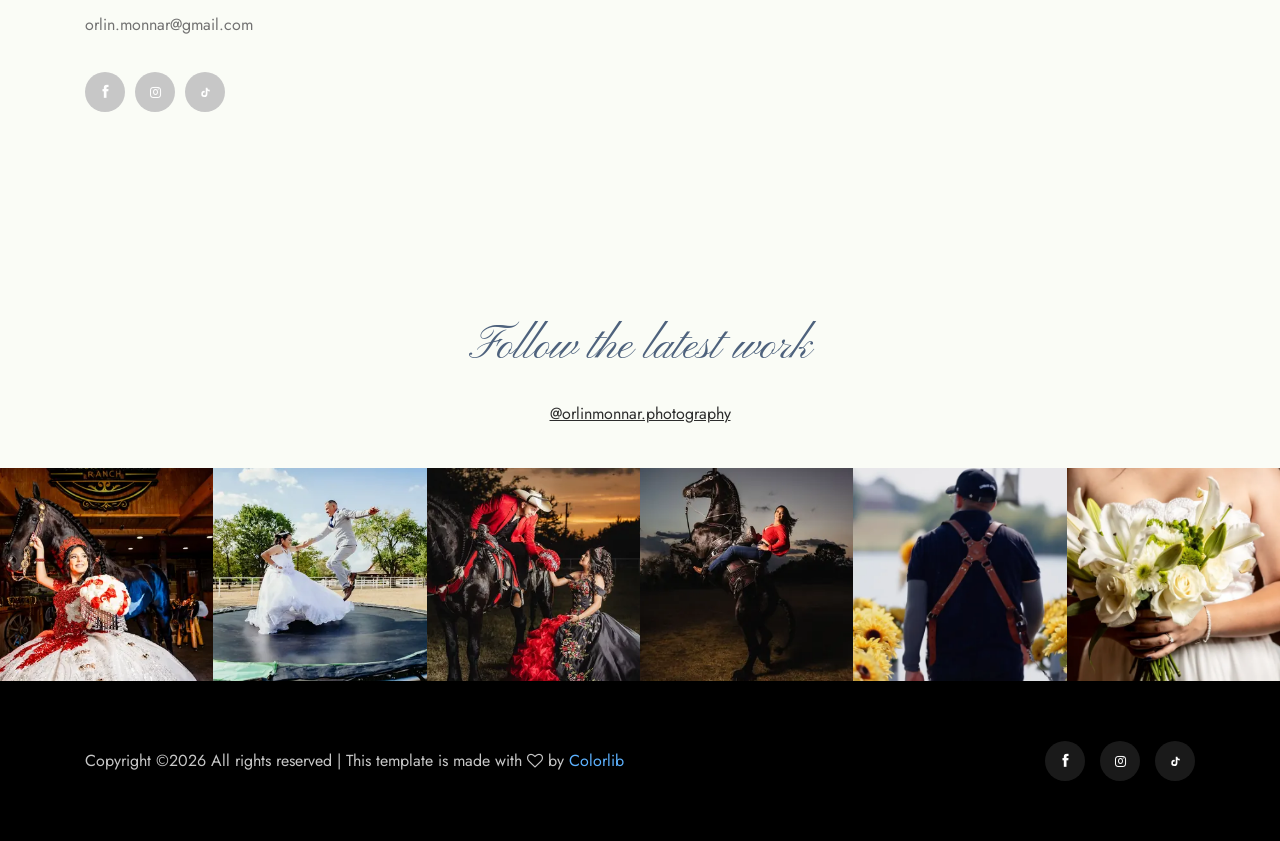
==== commit 120bfef4: "feat(motion): agregar sistema de aparición al scroll, zoom de fotografías y fundido de página" ====
--- a/about.html
+++ b/about.html
@@ -29,6 +29,9 @@
     <!-- Estilos propios: único CSS que editamos. -->
     <link rel="stylesheet" href="css/omp-custom.css">
     <!-- <link rel="stylesheet" href="css/responsive.css"> -->
+    <!-- Único script propio en el <head>: pone la clase de movimiento antes
+         del primer pintado, como [x-cloak]. No depende de nada. -->
+    <script src="js/app/motion.js"></script>
 </head>
 
 <body>
--- a/css/style.css
+++ b/css/style.css
@@ -1,5 +1,7 @@
+/* OMP: fuentes auto-hospedadas en fonts/omp/. Sin peticiones externas.
 @import url("https://fonts.googleapis.com/css?family=Poppins:200,200i,300,300i,400,400i,500,500i,600,600i,700&display=swap");
 @import url("https://fonts.googleapis.com/css?family=Poppins:200,200i,300,300i,400,400i,500,500i,600,600i,700&display=swap");
+*/
 /* line 1, ../../Arafath/CL/CL October/215. Photography/HTML/scss/_extend.scss */
 .flex-center-start {
   display: -webkit-box;
--- a/css/omp-custom.css
+++ b/css/omp-custom.css
@@ -3,6 +3,542 @@
    Se carga DESPUÉS de style.css. Es el único CSS que editamos:
    style.css y theme-default.css pertenecen al template y no se tocan.
    ========================================================================== */
+
+/* ==========================================================================
+   SISTEMA DE DISEÑO
+   Fuentes auto-hospedadas, variables, estilos base y utilidades.
+   Todo lo que va debajo de este bloque son componentes y ajustes del template.
+   ========================================================================== */
+
+/* --------------------------------------------------------------------------
+   Fuentes auto-hospedadas — fonts/omp/, sin peticiones externas
+   -------------------------------------------------------------------------- */
+
+/* Los archivos vienen de google-webfonts-helper, que entrega latin y latin-ext
+   fusionados en un solo woff2 por peso. Por eso hay una declaración por
+   peso/estilo en lugar de dos, y el unicode-range es la unión de ambos
+   subconjuntos: cubre el español completo, la puntuación tipográfica, los
+   símbolos de moneda y los diacríticos combinados. */
+
+/* Cormorant Garamond — display */
+@font-face {
+    font-family: 'Cormorant Garamond';
+    font-style: normal;
+    font-weight: 300;
+    font-display: swap;
+    src: url('../fonts/omp/cormorant-garamond-v21-latin_latin-ext-300.woff2') format('woff2');
+    unicode-range: U+0000-00FF, U+0100-02CC, U+02CE-02FF, U+0304, U+0308, U+0329, U+1D00-1DBF, U+1E00-1E9F, U+1EF2-1EFF, U+2000-206F, U+20A0-20C0, U+2113, U+2122, U+2191, U+2193, U+2212, U+2215, U+2C60-2C7F, U+A720-A7FF, U+FEFF, U+FFFD;
+}
+
+@font-face {
+    font-family: 'Cormorant Garamond';
+    font-style: normal;
+    font-weight: 400;
+    font-display: swap;
+    src: url('../fonts/omp/cormorant-garamond-v21-latin_latin-ext-regular.woff2') format('woff2');
+    unicode-range: U+0000-00FF, U+0100-02CC, U+02CE-02FF, U+0304, U+0308, U+0329, U+1D00-1DBF, U+1E00-1E9F, U+1EF2-1EFF, U+2000-206F, U+20A0-20C0, U+2113, U+2122, U+2191, U+2193, U+2212, U+2215, U+2C60-2C7F, U+A720-A7FF, U+FEFF, U+FFFD;
+}
+
+@font-face {
+    font-family: 'Cormorant Garamond';
+    font-style: italic;
+    font-weight: 400;
+    font-display: swap;
+    src: url('../fonts/omp/cormorant-garamond-v21-latin_latin-ext-italic.woff2') format('woff2');
+    unicode-range: U+0000-00FF, U+0100-02CC, U+02CE-02FF, U+0304, U+0308, U+0329, U+1D00-1DBF, U+1E00-1E9F, U+1EF2-1EFF, U+2000-206F, U+20A0-20C0, U+2113, U+2122, U+2191, U+2193, U+2212, U+2215, U+2C60-2C7F, U+A720-A7FF, U+FEFF, U+FFFD;
+}
+
+@font-face {
+    font-family: 'Cormorant Garamond';
+    font-style: normal;
+    font-weight: 500;
+    font-display: swap;
+    src: url('../fonts/omp/cormorant-garamond-v21-latin_latin-ext-500.woff2') format('woff2');
+    unicode-range: U+0000-00FF, U+0100-02CC, U+02CE-02FF, U+0304, U+0308, U+0329, U+1D00-1DBF, U+1E00-1E9F, U+1EF2-1EFF, U+2000-206F, U+20A0-20C0, U+2113, U+2122, U+2191, U+2193, U+2212, U+2215, U+2C60-2C7F, U+A720-A7FF, U+FEFF, U+FFFD;
+}
+
+/* Jost — cuerpo y UI */
+@font-face {
+    font-family: 'Jost';
+    font-style: normal;
+    font-weight: 300;
+    font-display: swap;
+    src: url('../fonts/omp/jost-v20-latin_latin-ext-300.woff2') format('woff2');
+    unicode-range: U+0000-00FF, U+0100-02CC, U+02CE-02FF, U+0304, U+0308, U+0329, U+1D00-1DBF, U+1E00-1E9F, U+1EF2-1EFF, U+2000-206F, U+20A0-20C0, U+2113, U+2122, U+2191, U+2193, U+2212, U+2215, U+2C60-2C7F, U+A720-A7FF, U+FEFF, U+FFFD;
+}
+
+@font-face {
+    font-family: 'Jost';
+    font-style: normal;
+    font-weight: 400;
+    font-display: swap;
+    src: url('../fonts/omp/jost-v20-latin_latin-ext-regular.woff2') format('woff2');
+    unicode-range: U+0000-00FF, U+0100-02CC, U+02CE-02FF, U+0304, U+0308, U+0329, U+1D00-1DBF, U+1E00-1E9F, U+1EF2-1EFF, U+2000-206F, U+20A0-20C0, U+2113, U+2122, U+2191, U+2193, U+2212, U+2215, U+2C60-2C7F, U+A720-A7FF, U+FEFF, U+FFFD;
+}
+
+@font-face {
+    font-family: 'Jost';
+    font-style: normal;
+    font-weight: 500;
+    font-display: swap;
+    src: url('../fonts/omp/jost-v20-latin_latin-ext-500.woff2') format('woff2');
+    unicode-range: U+0000-00FF, U+0100-02CC, U+02CE-02FF, U+0304, U+0308, U+0329, U+1D00-1DBF, U+1E00-1E9F, U+1EF2-1EFF, U+2000-206F, U+20A0-20C0, U+2113, U+2122, U+2191, U+2193, U+2212, U+2215, U+2C60-2C7F, U+A720-A7FF, U+FEFF, U+FFFD;
+}
+
+/* Pinyon Script — acento */
+@font-face {
+    font-family: 'Pinyon Script';
+    font-style: normal;
+    font-weight: 400;
+    font-display: swap;
+    src: url('../fonts/omp/pinyon-script-v24-latin_latin-ext-regular.woff2') format('woff2');
+    unicode-range: U+0000-00FF, U+0100-02CC, U+02CE-02FF, U+0304, U+0308, U+0329, U+1D00-1DBF, U+1E00-1E9F, U+1EF2-1EFF, U+2000-206F, U+20A0-20C0, U+2113, U+2122, U+2191, U+2193, U+2212, U+2215, U+2C60-2C7F, U+A720-A7FF, U+FEFF, U+FFFD;
+}
+
+/* --------------------------------------------------------------------------
+   Respaldo del sistema
+
+   Con font-display: swap el texto se pinta antes de que llegue la woff2. Si el
+   respaldo tiene otras proporciones, el bloque se recoloca al cambiar la
+   fuente. Estas dos familias son fuentes del sistema con sus métricas
+   reescritas para ocupar prácticamente lo mismo que la fuente definitiva, de
+   modo que el intercambio no mueva la maquetación.
+   -------------------------------------------------------------------------- */
+
+@font-face {
+    font-family: 'OMP Display Fallback';
+    src: local('Georgia'), local('Times New Roman'), local('Times');
+    size-adjust: 88%;
+    ascent-override: 92%;
+    descent-override: 30%;
+    line-gap-override: 0%;
+}
+
+@font-face {
+    font-family: 'OMP UI Fallback';
+    src: local('Helvetica Neue'), local('Arial'), local('Liberation Sans');
+    size-adjust: 94%;
+    ascent-override: 100%;
+    descent-override: 30%;
+    line-gap-override: 0%;
+}
+
+/* --------------------------------------------------------------------------
+   Variables
+   -------------------------------------------------------------------------- */
+
+:root {
+    /* Color — muestreado del collage del cliente */
+    --omp-azul: #4E627D;
+    --omp-azul-profundo: #3A4A60;
+    --omp-nude: #CAAFA0;
+    --omp-gris-perla: #D7D9DD;
+    --omp-hueso: #FAFCF6;
+    --omp-niebla: #EBECED;
+
+    /* Roles de color */
+    --omp-color-titulo: var(--omp-azul);
+    --omp-color-texto: var(--omp-azul-profundo);
+    --omp-color-enlace: var(--omp-azul);
+    --omp-color-enlace-hover: var(--omp-azul-profundo);
+    --omp-color-borde: var(--omp-gris-perla);
+    /* Sobre fotografía el orden se invierte: manda el claro. */
+    --omp-color-titulo-sobre-foto: var(--omp-hueso);
+    --omp-color-fondo: var(--omp-hueso);
+    --omp-color-fondo-alt: var(--omp-niebla);
+    /* Decorativo. Contraste 2:1: nunca sobre texto. */
+    --omp-color-filete: var(--omp-nude);
+
+    /* Familias */
+    --omp-font-display: 'Cormorant Garamond', 'OMP Display Fallback', Georgia, 'Times New Roman', serif;
+    --omp-font-ui: 'Jost', 'OMP UI Fallback', 'Helvetica Neue', Arial, sans-serif;
+    --omp-font-script: 'Pinyon Script', 'OMP Display Fallback', Georgia, cursive;
+
+    /* Pesos */
+    --omp-peso-ligero: 300;
+    --omp-peso-normal: 400;
+    --omp-peso-medio: 500;
+
+    /* Escala tipográfica fluida: interpola entre 360px y 1440px de ancho */
+    --omp-fs-100: clamp(0.8125rem, 0.792rem + 0.09vw, 0.875rem);   /* 13 -> 14 */
+    --omp-fs-200: clamp(0.875rem, 0.854rem + 0.09vw, 0.9375rem);   /* 14 -> 15 */
+    --omp-fs-300: clamp(1rem, 0.979rem + 0.09vw, 1.0625rem);       /* 16 -> 17 */
+    --omp-fs-400: clamp(1.125rem, 1.083rem + 0.19vw, 1.25rem);     /* 18 -> 20 */
+    --omp-fs-500: clamp(1.375rem, 1.25rem + 0.56vw, 1.75rem);      /* 22 -> 28 */
+    --omp-fs-600: clamp(1.625rem, 1.417rem + 0.93vw, 2.25rem);     /* 26 -> 36 */
+    --omp-fs-700: clamp(2rem, 1.667rem + 1.48vw, 3rem);            /* 32 -> 48 */
+    --omp-fs-800: clamp(2.5rem, 2rem + 2.22vw, 4rem);              /* 40 -> 64 */
+
+    /* Interlineado */
+    --omp-lh-cuerpo: 1.7;
+    --omp-lh-titulo: 1.2;
+    --omp-lh-apretado: 1.1;
+
+    /* Tracking */
+    --omp-track-titulo: 0.15em;
+    --omp-track-rotulo: 0.25em;
+    --omp-track-ui: 0.05em;
+
+    /* Espaciado — base 8 */
+    --omp-space-1: 0.25rem;   /* 4   */
+    --omp-space-2: 0.5rem;    /* 8   */
+    --omp-space-3: 0.75rem;   /* 12  */
+    --omp-space-4: 1rem;      /* 16  */
+    --omp-space-5: 1.5rem;    /* 24  */
+    --omp-space-6: 2rem;      /* 32  */
+    --omp-space-7: 2.5rem;    /* 40  */
+    --omp-space-8: 3rem;      /* 48  */
+    --omp-space-9: 4rem;      /* 64  */
+    --omp-space-10: 5rem;     /* 80  */
+    --omp-space-11: 6rem;     /* 96  */
+    --omp-space-12: 7.5rem;   /* 120 */
+
+    /* Movimiento */
+    --omp-ease-reveal: cubic-bezier(0.22, 1, 0.36, 1);
+    --omp-ease-suave: cubic-bezier(0.4, 0, 0.2, 1);
+    --omp-dur-reveal: 800ms;
+    --omp-dur-enlace: 350ms;
+    --omp-dur-zoom: 700ms;
+    /* Desplazamiento de la aparición: corto, la referencia no empuja el bloque. */
+    --omp-reveal-shift: 24px;
+    /* Zoom de las fotografías: apenas perceptible, muy por debajo del 1.2 del template. */
+    --omp-zoom-escala: 1.04;
+}
+
+/* --------------------------------------------------------------------------
+   Estilos base
+
+   El template declara "Poppins" en cada componente, no solo en body: la
+   familia no se hereda donde ya hay una declaración propia. Por eso cada
+   selector del template que fija font-family se repite aquí con la misma
+   forma; al cargarse esta hoja después de style.css, gana sin !important.
+   -------------------------------------------------------------------------- */
+
+body {
+    font-family: var(--omp-font-ui);
+    font-size: var(--omp-fs-300);
+    font-weight: var(--omp-peso-ligero);
+    line-height: var(--omp-lh-cuerpo);
+    color: var(--omp-color-texto);
+    background-color: var(--omp-color-fondo);
+    -webkit-font-smoothing: antialiased;
+    -moz-osx-font-smoothing: grayscale;
+}
+
+/* Controles y componentes del template que declaran la familia por su cuenta. */
+button,
+input,
+optgroup,
+select,
+textarea,
+label,
+.boxed-btn,
+.boxed-btn2,
+.boxed-btn3,
+.boxed-btn3-white,
+.boxed-btn3-green-2,
+.boxed-btn4,
+.black_btn,
+.nice-select,
+.header-area .main-header-area .main-menu ul li a {
+    font-family: var(--omp-font-ui);
+}
+
+h1, h2, h3, h4, h5, h6 {
+    font-family: var(--omp-font-display);
+    font-weight: var(--omp-peso-ligero);
+    line-height: var(--omp-lh-titulo);
+    color: var(--omp-color-titulo);
+    letter-spacing: normal;
+}
+
+/* Títulos sobre fotografía: el color lo manda el fondo, no la paleta de marca.
+   El azul solo se sostiene sobre fondo claro; aquí el orden se invierte. */
+.slider_area .single_slider .slider_text h3,
+.bradcam_area h3 {
+    font-family: var(--omp-font-display);
+    color: var(--omp-color-titulo-sobre-foto);
+}
+
+h1 { font-size: var(--omp-fs-800); }
+h2 { font-size: var(--omp-fs-700); }
+h3 { font-size: var(--omp-fs-600); }
+h4 { font-size: var(--omp-fs-500); }
+h5 { font-size: var(--omp-fs-400); }
+h6 { font-size: var(--omp-fs-300); }
+
+/* Los títulos que el marcado escribe en mayúsculas piden aire entre letras:
+   sin tracking, la caja alta de Cormorant se lee apelmazada. */
+h1[class*="uppercase"], h2[class*="uppercase"],
+h3[class*="uppercase"], h4[class*="uppercase"],
+h5[class*="uppercase"], h6[class*="uppercase"],
+.text-uppercase h1, .text-uppercase h2, .text-uppercase h3,
+.text-uppercase h4, .text-uppercase h5, .text-uppercase h6 {
+    letter-spacing: var(--omp-track-titulo);
+}
+
+/* Los títulos de sección adoptan el registro script de la marca, a juego con
+   la firma del logo. Solo aquí: frases cortas, sobre fondo claro y a buen
+   cuerpo, que es donde Pinyon Script se sostiene. */
+.section_title h2,
+.section_title h3 {
+    font-family: var(--omp-font-script);
+    font-weight: var(--omp-peso-normal);
+    /* La script tiene un ojo mucho menor que Cormorant al mismo cuerpo: sube un
+       escalón de la escala para igualar la presencia óptica. */
+    font-size: var(--omp-fs-700);
+    line-height: 1.35;
+    letter-spacing: normal;
+    text-transform: none;
+    color: var(--omp-color-titulo);
+}
+
+/* Escape para los títulos que no caben en el registro script: por encima de
+   unas cinco palabras la script se lee mal y pide dos líneas. */
+.section_title.omp-heading-long h2,
+.section_title.omp-heading-long h3 {
+    font-family: var(--omp-font-display);
+    font-size: var(--omp-fs-600);
+    line-height: var(--omp-lh-titulo);
+}
+
+p {
+    font-family: var(--omp-font-ui);
+    font-size: var(--omp-fs-300);
+    font-weight: var(--omp-peso-ligero);
+    line-height: var(--omp-lh-cuerpo);
+    color: var(--omp-color-texto);
+}
+
+a {
+    color: var(--omp-color-enlace);
+    transition: color var(--omp-dur-enlace) var(--omp-ease-suave);
+}
+
+a:hover,
+a:focus {
+    color: var(--omp-color-enlace-hover);
+    text-decoration: none;
+}
+
+/* Foco visible para teclado, sin caja permanente con el ratón. */
+a:focus-visible,
+button:focus-visible,
+input:focus-visible,
+select:focus-visible,
+textarea:focus-visible {
+    outline: 1px solid var(--omp-azul);
+    outline-offset: 3px;
+}
+
+hr {
+    border: 0;
+    border-top: 1px solid var(--omp-color-borde);
+}
+
+::-moz-selection {
+    background: var(--omp-azul);
+    color: var(--omp-hueso);
+}
+
+::selection {
+    background: var(--omp-azul);
+    color: var(--omp-hueso);
+}
+
+/* Quien pide menos movimiento no debe recibir ninguno. */
+@media (prefers-reduced-motion: reduce) {
+    :root {
+        --omp-dur-reveal: 1ms;
+        --omp-dur-enlace: 1ms;
+        --omp-dur-zoom: 1ms;
+    }
+}
+
+/* --------------------------------------------------------------------------
+   Utilidades tipográficas
+   -------------------------------------------------------------------------- */
+
+/* Registro script. Máximo tres apariciones por página y frases cortas: es un
+   acento, no un cuerpo de texto. Nunca en mayúsculas ni con tracking, que es
+   donde una script se vuelve ilegible. */
+.omp-script {
+    font-family: var(--omp-font-script);
+    font-weight: var(--omp-peso-normal);
+    font-size: var(--omp-fs-600);
+    line-height: var(--omp-lh-apretado);
+    letter-spacing: normal;
+    text-transform: none;
+    color: var(--omp-color-titulo);
+}
+
+/* Rótulo en versalitas. Jost no trae versalitas reales, así que se componen
+   ópticamente: caja alta a menor tamaño y tracking amplio. */
+.omp-eyebrow {
+    display: inline-block;
+    font-family: var(--omp-font-ui);
+    font-size: var(--omp-fs-100);
+    font-weight: var(--omp-peso-medio);
+    line-height: 1.4;
+    letter-spacing: var(--omp-track-rotulo);
+    text-transform: uppercase;
+    /* El tracking añade espacio también tras la última letra: se compensa para
+       que el bloque quede alineado a la izquierda con el resto. */
+    margin-right: calc(var(--omp-track-rotulo) * -1);
+    color: var(--omp-color-titulo);
+}
+
+/* --------------------------------------------------------------------------
+   MOVIMIENTO
+   Aparición al entrar en viewport, zoom de las fotografías y fundido de
+   entrada de página.
+
+   Todo el estado inicial cuelga de .omp-motion, que motion.js pone en <html>
+   solo si va a animar. Sin JavaScript, sin IntersectionObserver o con
+   prefers-reduced-motion la clase no existe y el contenido se ve en su estado
+   final: es el mismo criterio de [x-cloak].
+
+   Solo se animan opacity y transform. Nada de width, height ni box-shadow.
+   -------------------------------------------------------------------------- */
+
+/* Fundido de entrada de página.
+
+   El velo es un pseudo-elemento del documento que se desvanece, no una
+   opacidad sobre el contenido: la fotografía se pinta a opacidad plena desde
+   el primer fotograma, así que el LCP se registra igual que sin animación.
+   No intercepta el puntero en ningún momento y no necesita marcado. */
+.omp-motion::before {
+    content: '';
+    position: fixed;
+    top: 0;
+    right: 0;
+    bottom: 0;
+    left: 0;
+    z-index: 9999;
+    pointer-events: none;
+    background-color: var(--omp-color-fondo);
+    animation: omp-page-in 420ms var(--omp-ease-suave) both;
+}
+
+@keyframes omp-page-in {
+    from { opacity: 1; }
+    to   { opacity: 0; }
+}
+
+/* --------------------------------------------------------------------------
+   Aparición al entrar en viewport
+
+   Se marca con data-omp-reveal y el valor elige la variante. El retardo llega
+   como variable, escrita por motion.js: explícita con data-omp-reveal-delay o
+   calculada por posición dentro de un contenedor con data-omp-reveal-stagger.
+   -------------------------------------------------------------------------- */
+
+.omp-motion [data-omp-reveal] {
+    opacity: 0;
+    transition: opacity var(--omp-dur-reveal) var(--omp-ease-reveal),
+                transform var(--omp-dur-reveal) var(--omp-ease-reveal);
+    transition-delay: var(--omp-reveal-delay, 0ms);
+}
+
+/* Entra subiendo. Es la variante por defecto del sitio. */
+.omp-motion [data-omp-reveal="up"] {
+    transform: translateY(var(--omp-reveal-shift));
+}
+
+/* Entra bajando. Para lo que cuelga de una cabecera. */
+.omp-motion [data-omp-reveal="down"] {
+    transform: translateY(calc(var(--omp-reveal-shift) * -1));
+}
+
+/* Entra asentándose. Para fotografías, donde un desplazamiento se nota más. */
+.omp-motion [data-omp-reveal="scale"] {
+    transform: scale(1.02);
+}
+
+/* data-omp-reveal sin valor —o con "fade"— es solo fundido. */
+
+.omp-motion [data-omp-reveal].omp-revealed {
+    opacity: 1;
+    transform: none;
+}
+
+/* --------------------------------------------------------------------------
+   Zoom lento de las fotografías
+
+   El marco recorta y solo se mueve la imagen. La utilidad sirve para marcos
+   propios; debajo se re-templa el zoom que el template ya trae, que a 1.2 en
+   medio segundo compite con la fotografía en lugar de acompañarla.
+   -------------------------------------------------------------------------- */
+
+.omp-zoom {
+    overflow: hidden;
+}
+
+.omp-zoom img {
+    transition: transform var(--omp-dur-zoom) var(--omp-ease-suave);
+}
+
+/* Solo donde hay puntero: en táctil el :hover se queda pegado tras el toque. */
+@media (hover: hover) {
+    .omp-zoom:hover img,
+    .omp-zoom:focus-within img {
+        transform: scale(var(--omp-zoom-escala));
+    }
+}
+
+/* Zoom del template, a los tokens propios. Se repite la forma exacta de sus
+   selectores porque esta hoja carga después y así gana sin !important. */
+.gallery_area .single_photography .thumb img,
+.team_area .border_bottom .single_team .team_thumb img {
+    transition: transform var(--omp-dur-zoom) var(--omp-ease-suave);
+}
+
+.gallery_area .single_photography:hover .thumb img,
+.team_area .border_bottom .single_team:hover .team_thumb img {
+    transform: scale(var(--omp-zoom-escala));
+}
+
+@media (hover: none) {
+    .gallery_area .single_photography:hover .thumb img,
+    .team_area .border_bottom .single_team:hover .team_thumb img {
+        transform: none;
+    }
+}
+
+/* --------------------------------------------------------------------------
+   Menos movimiento
+
+   motion.js ya no añade .omp-motion con esta preferencia activa, así que nada
+   de lo de arriba llega a aplicarse. Este bloque es el segundo cinturón: cubre
+   el caso de que la clase quede puesta y neutraliza el zoom, que es puro CSS
+   y no depende de motion.js.
+   -------------------------------------------------------------------------- */
+
+@media (prefers-reduced-motion: reduce) {
+    .omp-motion::before {
+        display: none;
+    }
+
+    .omp-motion [data-omp-reveal] {
+        opacity: 1;
+        transform: none;
+        transition: none;
+    }
+
+    .omp-zoom img,
+    .gallery_area .single_photography .thumb img,
+    .team_area .border_bottom .single_team .team_thumb img {
+        transition: none;
+    }
+
+    .omp-zoom:hover img,
+    .omp-zoom:focus-within img,
+    .gallery_area .single_photography:hover .thumb img,
+    .team_area .border_bottom .single_team:hover .team_thumb img {
+        transform: none;
+    }
+}
+
 
 /* --------------------------------------------------------------------------
    Alpine.js
@@ -384,6 +920,89 @@
     background-image: url(../img/provisional/quinceanera-01-large.webp);
 }
 
+/* --------------------------------------------------------------------------
+   Formularios
+   -------------------------------------------------------------------------- */
+
+.omp-contact-lead {
+    color: #707070;
+    font-size: 16px;
+    margin: -10px 0 30px;
+}
+
+/* Errores de validación, propios y de la API. */
+.omp-form-errors {
+    margin-top: 20px;
+    padding: 16px 20px;
+    background: #FDF3F3;
+    border-left: 2px solid #B94A48;
+}
+
+.omp-form-errors ul {
+    margin: 0;
+    padding-left: 18px;
+}
+
+.omp-form-errors li {
+    color: #B94A48;
+    font-size: 15px;
+    line-height: 26px;
+    list-style: disc;
+}
+
+/* Mensaje de validación bajo cada campo. */
+.omp-field-error {
+    margin: 6px 0 0;
+    font-size: 13px;
+    line-height: 20px;
+    color: #B94A48;
+}
+
+/* El combo del tema mide 40px y los inputs del formulario 48px: se igualan
+   para que la fila no quede escalonada. */
+.form-contact .default-select,
+.form-contact .default-select .nice-select {
+    height: 48px;
+    line-height: 46px;
+}
+
+.form-contact .default-select .nice-select {
+    background: transparent;
+    border: 1px solid #E5E6E9;
+    font-size: 13px;
+    padding-left: 18px;
+}
+
+.form-contact .default-select .nice-select .list .option.selected {
+    color: #2C2C2C;
+}
+
+/* gijgo envuelve el input en un div propio: el icono se centra sobre los
+   48px del campo. */
+.form-contact .gj-datepicker-md [role="right-icon"] {
+    top: 12px;
+    right: 12px;
+    font-size: 16px;
+}
+
+/* Aviso de reCAPTCHA: su presencia es lo que permite ocultar el badge. */
+.omp-form-note {
+    margin-top: 18px;
+    margin-bottom: 0;
+    font-size: 13px;
+    line-height: 22px;
+    color: #909090;
+}
+
+.omp-form-note a {
+    color: #707070;
+    text-decoration: underline;
+}
+
+.contact_form .boxed-btn:disabled {
+    cursor: not-allowed;
+}
+
 /* Enlaces de texto dentro de los párrafos: sustituyen a los botones. */
 .section_title p a {
     color: #2C2C2C;
@@ -447,8 +1066,150 @@
     width: auto;
 }
 
+/* --------------------------------------------------------------------------
+   Galería
+   -------------------------------------------------------------------------- */
+
+/* Cabeceras. La del índice es una fotografía provisional; la del álbum la
+   pone el módulo desde coverPhoto y esta solo es el respaldo. */
+.omp-bradcam-gallery {
+    background-image: url(../img/provisional/wedding-02-large.webp);
+}
+
+.omp-bradcam-album {
+    background-color: #111;
+    background-position: center;
+    background-size: cover;
+}
+
+/* El nombre del álbum solo aparece en :hover, y en táctil no hay :hover: sin
+   esto el nombre nunca se ve y visibility:hidden impide tocar el enlace. */
+@media (hover: none) {
+    .gallery_area .single_photography .hover {
+        opacity: 1;
+        visibility: visible;
+        transform: translateY(0%);
+    }
+}
+
+/* Portada de una categoría sin fotografías activas (coverPhoto null). */
+.omp-cover-empty {
+    width: 100%;
+    height: 100%;
+    display: flex;
+    align-items: center;
+    justify-content: center;
+    padding: 20px;
+    text-align: center;
+    background: #EFEFEF;
+    color: #909090;
+    font-size: 14px;
+    letter-spacing: 1px;
+}
+
+/* Menú de álbumes: texto, sin caja ni color de marca. */
+.omp-album-menu button {
+    padding: 6px 18px;
+    border: none;
+    border-bottom: 1px solid transparent;
+    background: transparent;
+    color: #909090;
+    font-size: 13px;
+    letter-spacing: 2px;
+    text-transform: uppercase;
+    transition: color 0.3s ease, border-color 0.3s ease;
+}
+
+.omp-album-menu button:hover,
+.omp-album-menu button.active {
+    color: #2C2C2C;
+}
+
+.omp-album-menu button.active {
+    border-bottom-color: #2C2C2C;
+}
+
+/* Mosaico. El template estira la imagen a 100% × 100% de un marco de 530px:
+   sin object-fit las verticales salen deformadas. */
+.baby_gallery_wrap .single_gallery img {
+    display: block;
+    object-fit: cover;
+    object-position: center;
+}
+
+/* Por debajo de 768px el template pasa el marco a altura automática: ahí la
+   fotografía manda su propia proporción y no hay nada que recortar. */
+@media (max-width: 767px) {
+    .baby_gallery_wrap .single_gallery img {
+        height: auto;
+    }
+}
+
+/* Enlace al índice desde el estado de álbum inexistente. */
+.omp-state a {
+    color: #2C2C2C;
+    text-decoration: underline;
+}
+
 @media (max-width: 991px) {
     .logo img {
         max-height: 42px;
     }
 }
+
+/* --------------------------------------------------------------------------
+   Paquetes de la página Investment
+   -------------------------------------------------------------------------- */
+
+/* El template no trae bloque de precios: la tarjeta reutiliza single_team y
+   solo se define lo que no existe (precio, duración y lista de conceptos). */
+.omp-package {
+    padding: 40px 25px;
+    border: 1px solid #E8E8E8;
+    height: calc(100% - 60px);
+    display: flex;
+    flex-direction: column;
+}
+
+.omp-package .team_info h3 {
+    margin-bottom: 10px;
+}
+
+.omp-package-duration {
+    font-size: 13px;
+    font-weight: 300;
+    color: #888;
+    letter-spacing: 1px;
+    margin-bottom: 6px;
+}
+
+.omp-package-price {
+    display: block;
+    font-size: 30px;
+    font-weight: 300;
+    color: #2C2C2C;
+    margin-bottom: 25px;
+}
+
+.omp-package-description {
+    font-size: 14px;
+    font-weight: 300;
+    color: #666;
+    text-align: center;
+}
+
+.omp-package-includes {
+    list-style: none;
+    padding: 0;
+    margin: 0 0 30px 0;
+    flex-grow: 1;
+}
+
+.omp-package-includes li {
+    font-size: 14px;
+    font-weight: 300;
+    color: #666;
+    padding: 8px 0;
+    border-bottom: 1px solid #F2F2F2;
+    text-align: center;
+}
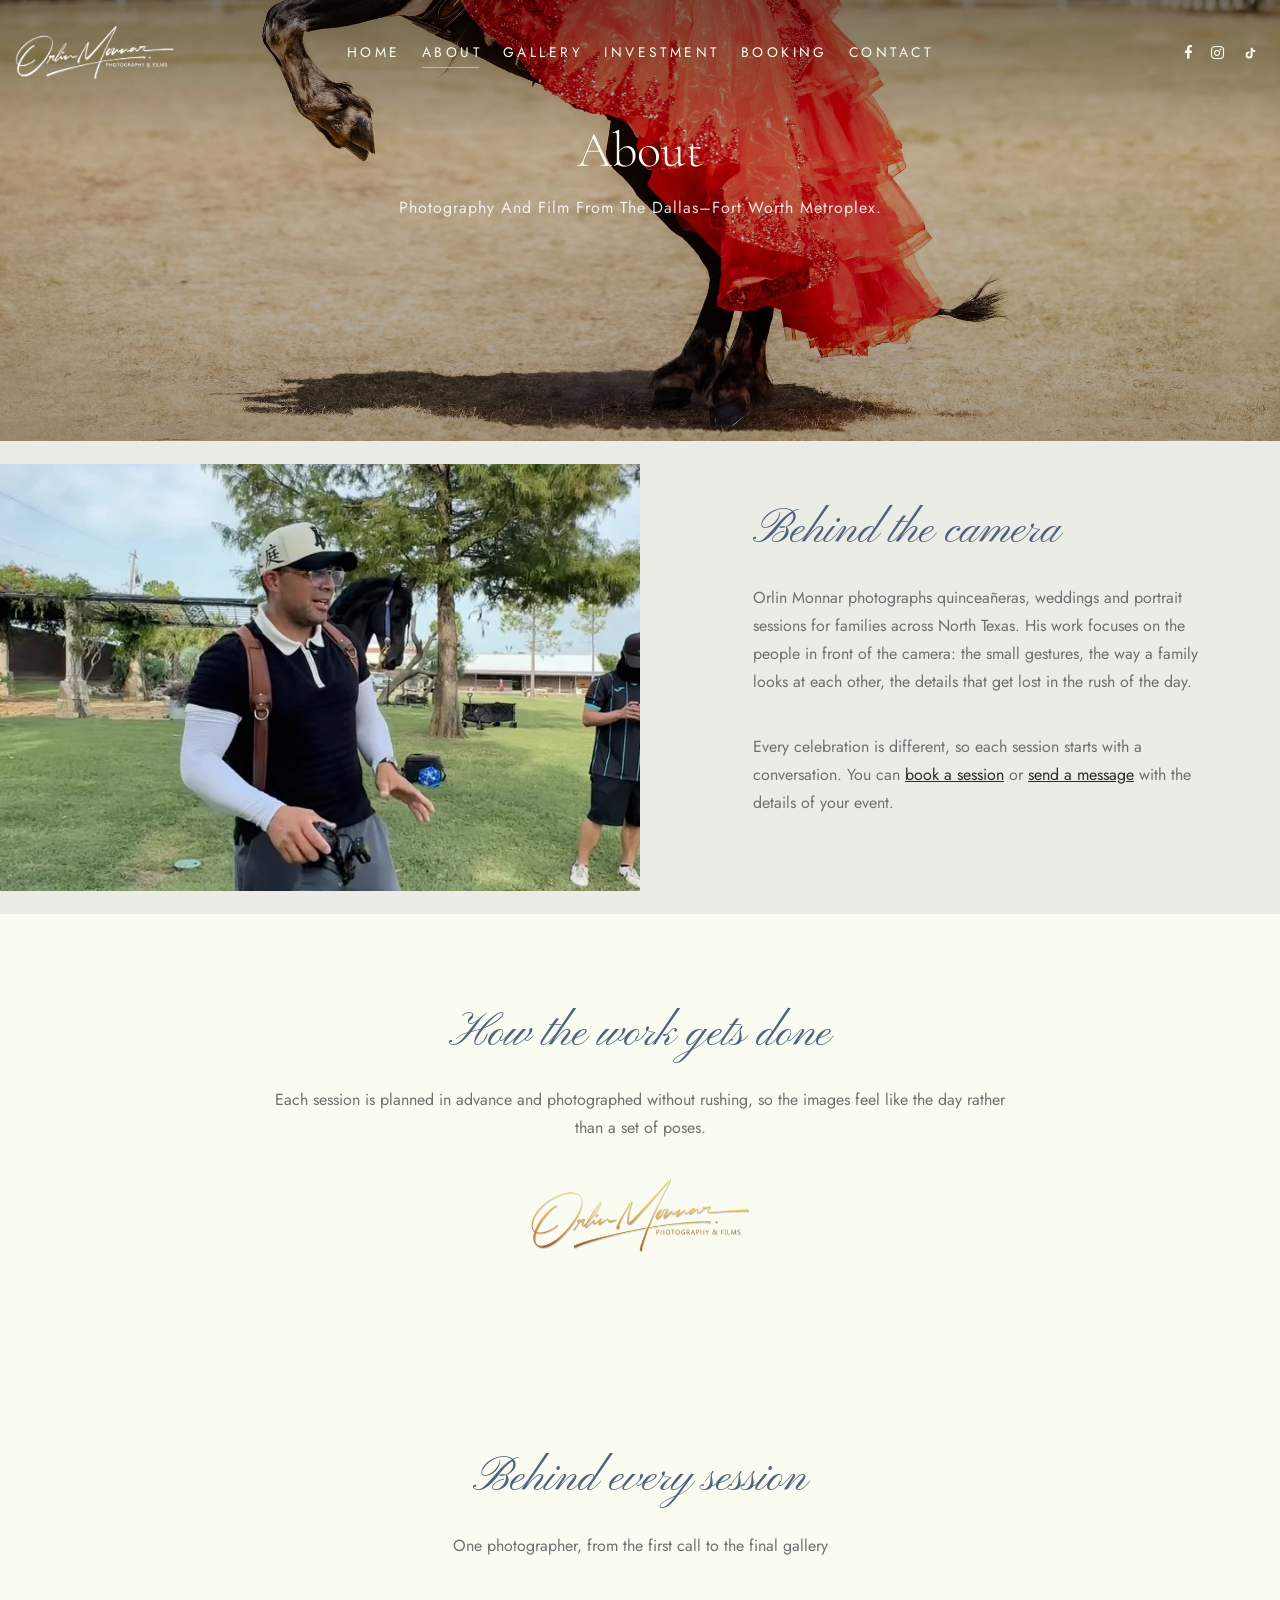
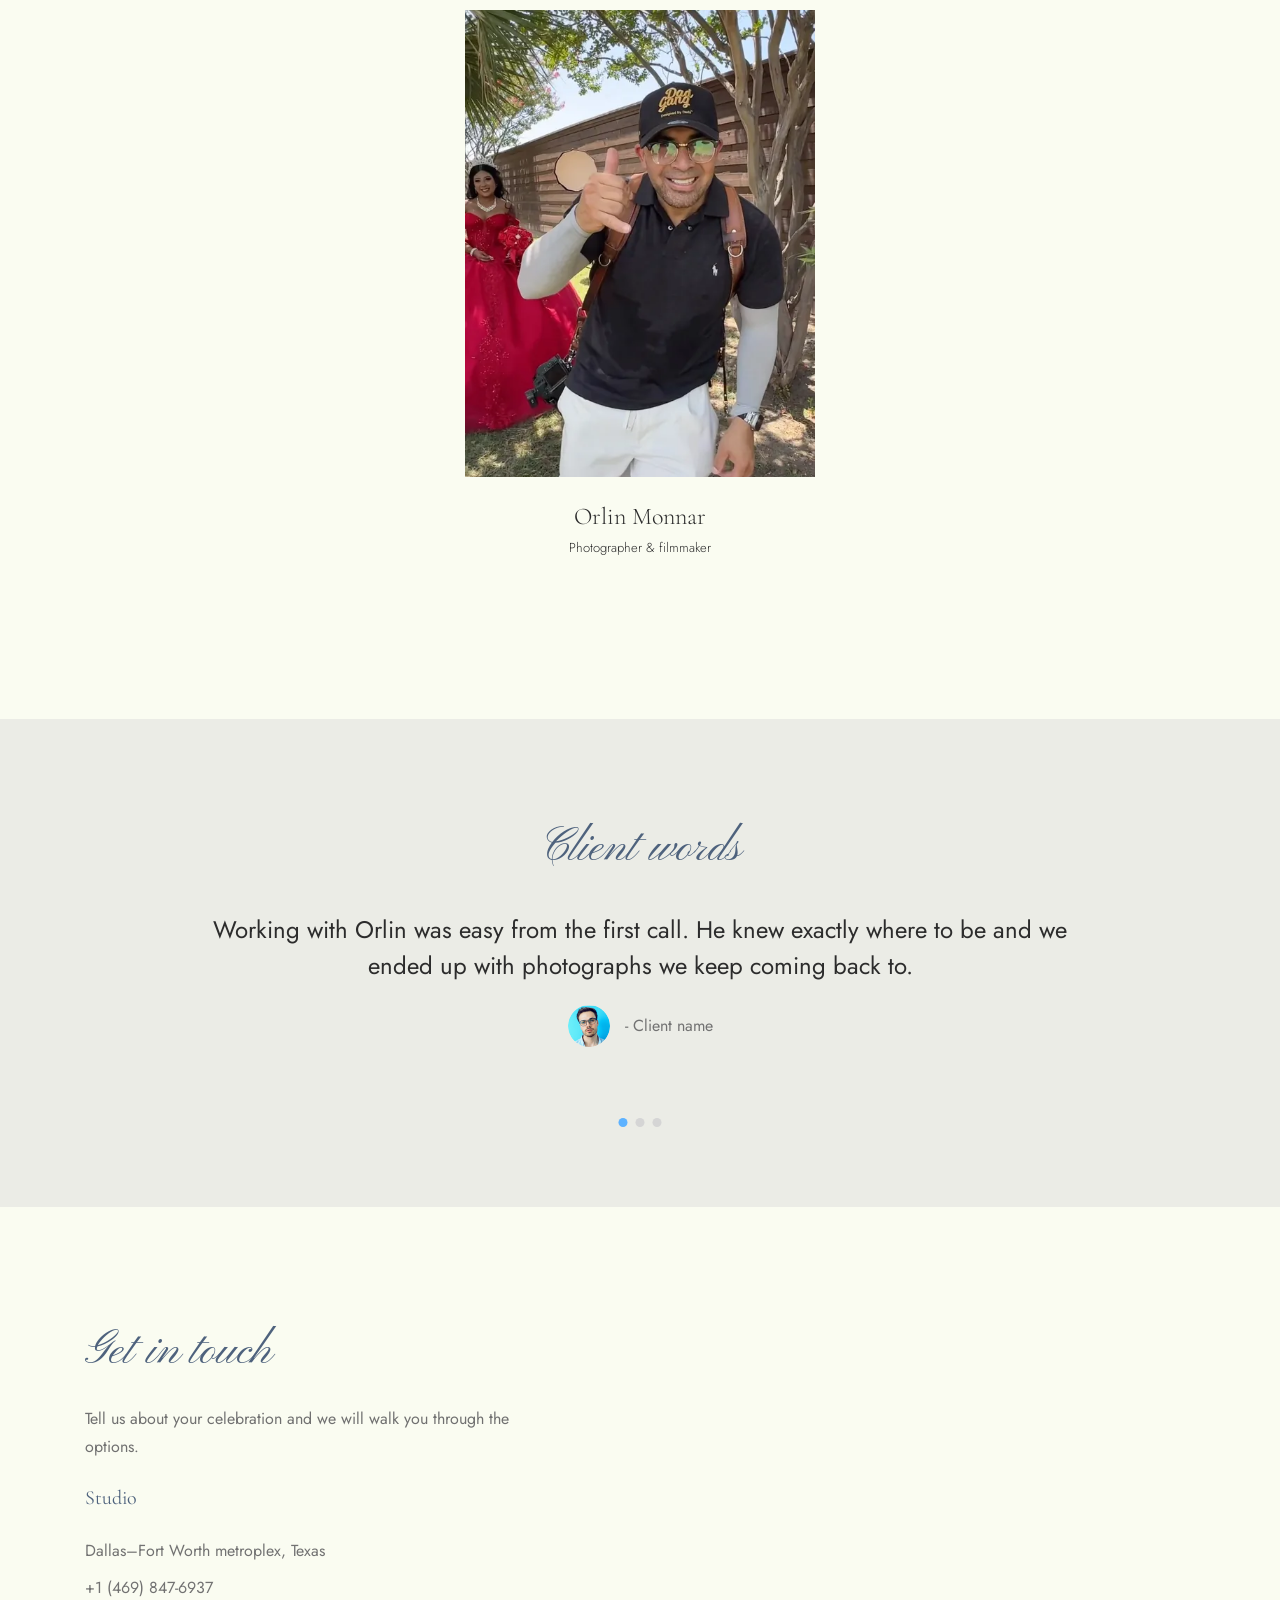
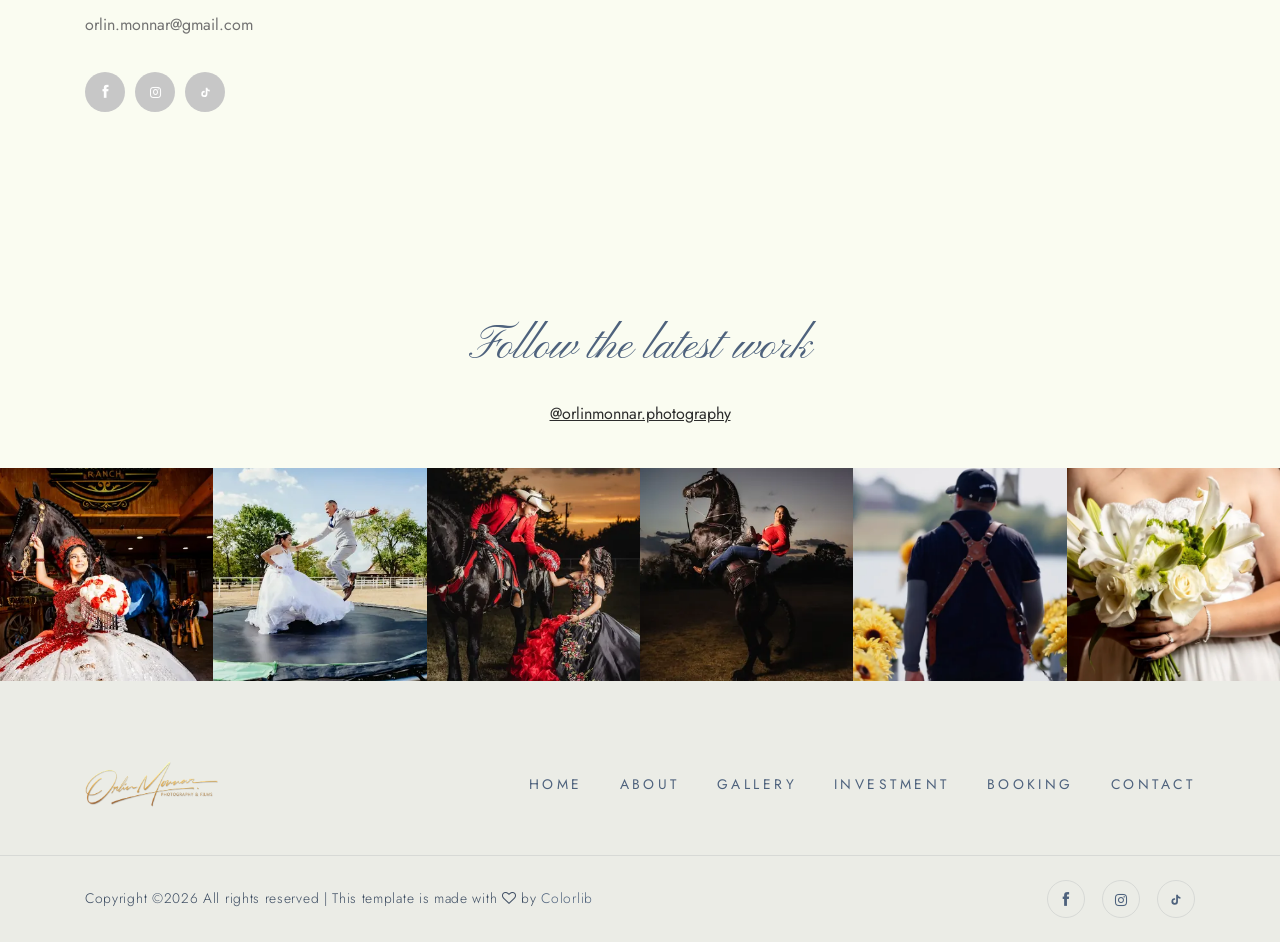
==== commit 954ea39a: "feat(landing): rediseñar header y footer con navegacion minima en las siete paginas" ====
--- a/about.html
+++ b/about.html
@@ -41,7 +41,7 @@
 
     <!-- header-start -->
     <header>
-        <div class="header-area ">
+        <div class="header-area">
             <div id="sticky-header" class="main-header-area">
                 <div class="container-fluid">
                     <div class="row align-items-center">
@@ -53,7 +53,7 @@
                             </div>
                         </div>
                         <div class="col-xl-6 col-lg-7">
-                            <div class="main-menu  d-none d-lg-block">
+                            <div class="main-menu d-none d-lg-block">
                                 <nav>
                                     <ul id="navigation">
                                         <li><a href="index.html">Home</a></li>
@@ -69,9 +69,9 @@
                         <div class="col-xl-3 col-lg-3 d-none d-lg-block">
                             <div class="social_links">
                                 <ul>
-                                    <li><a href="https://www.facebook.com/orlinmonnarphotography" target="_blank" rel="noopener" aria-label="Facebook"> <i class="fa fa-facebook"></i> </a></li>
-                                    <li><a href="https://www.instagram.com/orlinmonnar.photography" target="_blank" rel="noopener" aria-label="Instagram"> <i class="fa fa-instagram"></i> </a></li>
-                                    <li><a href="https://www.tiktok.com/@orlinmonnar.photography" target="_blank" rel="noopener" aria-label="TikTok"> <svg class="omp-icon-tiktok" viewBox="0 0 24 24" aria-hidden="true"><path d="M16.6 5.82a4.28 4.28 0 0 1-1.05-2.82h-3.1v11.6a2.59 2.59 0 1 1-1.85-2.48V9.02a5.66 5.66 0 1 0 4.95 5.6V8.7a7.3 7.3 0 0 0 4.27 1.37V7a4.3 4.3 0 0 1-3.22-1.18z"/></svg> </a></li>
+                                    <li><a href="https://www.facebook.com/orlinmonnarphotography" target="_blank" rel="noopener" aria-label="Facebook"><i class="fa fa-facebook"></i></a></li>
+                                    <li><a href="https://www.instagram.com/orlinmonnar.photography" target="_blank" rel="noopener" aria-label="Instagram"><i class="fa fa-instagram"></i></a></li>
+                                    <li><a href="https://www.tiktok.com/@orlinmonnar.photography" target="_blank" rel="noopener" aria-label="TikTok"><svg class="omp-icon-tiktok" viewBox="0 0 24 24" aria-hidden="true"><path d="M16.6 5.82a4.28 4.28 0 0 1-1.05-2.82h-3.1v11.6a2.59 2.59 0 1 1-1.85-2.48V9.02a5.66 5.66 0 1 0 4.95 5.6V8.7a7.3 7.3 0 0 0 4.27 1.37V7a4.3 4.3 0 0 1-3.22-1.18z"/></svg></a></li>
                                 </ul>
                             </div>
                         </div>
@@ -79,7 +79,6 @@
                             <div class="mobile_menu d-block d-lg-none"></div>
                         </div>
                     </div>
-
                 </div>
             </div>
         </div>
@@ -346,14 +345,39 @@
 
     <!-- footer start -->
     <footer class="footer">
+        <div class="omp-footer-top">
+            <div class="container">
+                <div class="row align-items-center">
+                    <div class="col-lg-4 col-md-12">
+                        <div class="omp-footer-logo">
+                            <a href="index.html">
+                                <img src="img/logo-omp.png" alt="Orlin Monnar Photography &amp; Films">
+                            </a>
+                        </div>
+                    </div>
+                    <div class="col-lg-8 col-md-12">
+                        <nav class="omp-footer-nav" aria-label="Footer">
+                            <ul>
+                                <li><a href="index.html">Home</a></li>
+                                <li><a href="about.html">About</a></li>
+                                <li><a href="gallery.html">Gallery</a></li>
+                                <li><a href="investment.html">Investment</a></li>
+                                <li><a href="booking.html">Booking</a></li>
+                                <li><a href="contact.html">Contact</a></li>
+                            </ul>
+                        </nav>
+                    </div>
+                </div>
+            </div>
+        </div>
         <div class="copy-right_text">
             <div class="container">
                 <div class="row align-items-center">
                     <div class="col-xl-7 col-md-8">
-                        <p class="copy_right ">
+                        <p class="copy_right">
                             <!-- Link back to Colorlib can't be removed. Template is licensed under CC BY 3.0. -->
-Copyright &copy;<script>document.write(new Date().getFullYear());</script> All rights reserved | This template is made with <i class="fa fa-heart-o" aria-hidden="true"></i> by <a href="https://colorlib.com" target="_blank">Colorlib</a>
-<!-- Link back to Colorlib can't be removed. Template is licensed under CC BY 3.0. -->
+                            Copyright &copy;<script>document.write(new Date().getFullYear());</script> All rights reserved | This template is made with <i class="fa fa-heart-o" aria-hidden="true"></i> by <a href="https://colorlib.com" target="_blank" rel="noopener">Colorlib</a>
+                            <!-- Link back to Colorlib can't be removed. Template is licensed under CC BY 3.0. -->
                         </p>
                     </div>
                     <div class="col-xl-5 col-md-4">
@@ -365,7 +389,6 @@
                             </ul>
                         </div>
                     </div>
-                    
                 </div>
             </div>
         </div>
--- a/css/omp-custom.css
+++ b/css/omp-custom.css
@@ -132,9 +132,9 @@
     --omp-azul: #4E627D;
     --omp-azul-profundo: #3A4A60;
     --omp-nude: #CAAFA0;
-    --omp-gris-perla: #D7D9DD;
-    --omp-hueso: #FAFCF6;
-    --omp-niebla: #EBECED;
+    --omp-gris-perla: #D7D9D6;
+    --omp-hueso: #FAFCF1;
+    --omp-niebla: #EBECE6;
 
     /* Roles de color */
     --omp-color-titulo: var(--omp-azul);
@@ -603,7 +603,9 @@
    las fotografías.
    -------------------------------------------------------------------------- */
 
-/* El header flota sobre la imagen en lugar de ocupar su propia banda. */
+/* The header floats over the photograph instead of occupying its own band.
+   Absolute positioning keeps it out of the flow, so switching to the sticky
+   state (position: fixed) never shifts the page content. */
 header {
     position: absolute;
     top: 0;
@@ -612,50 +614,209 @@
     z-index: 99;
 }
 
-/* Transparente en todos los tamaños: el template lo pinta sólido por debajo
-   de 992px y casi blanco al hacer scroll. */
-.header-area .main-header-area,
+/* Resting state, over the hero: fully transparent, white ink.
+   The transition lives on the base rule on purpose. The template declares it
+   only on .sticky (style.css:1147), so removing the class would snap back
+   instantly. `transform` is deliberately excluded: .sticky pairs top:-70px
+   with translateY(70px), and animating it on removal would slide the header
+   70px upwards out of its resting position. */
+.header-area .main-header-area {
+    background-color: transparent;
+    box-shadow: none;
+    border-bottom: 1px solid transparent;
+    transition: background-color var(--omp-dur-enlace) var(--omp-ease-suave),
+                border-color var(--omp-dur-enlace) var(--omp-ease-suave);
+}
+
+/* Solid state. js/main.js:4-12 toggles .sticky on #sticky-header past 400px
+   of scroll; the template's script is left untouched.
+   No drop shadow: a 1px pearl-grey rule is the only separation allowed. */
 .header-area .main-header-area.sticky {
+    background-color: var(--omp-hueso);
+    box-shadow: none;
+    border-bottom-color: var(--omp-color-borde);
+}
+
+/* The template drops the menu padding to 0 when sticky, shrinking the header
+   by 24px. Restoring it keeps the height identical across both states. */
+.header-area .main-header-area.sticky .main-menu {
+    padding: 12px 0;
+}
+
+/* --- Navigation typography ---------------------------------------------- */
+
+/* Jost in faux small caps. The self-hosted subsets from google-webfonts-helper
+   carry no `smcp` OpenType feature, so font-variant-caps would force the
+   browser to synthesise them by scaling capitals: thinner strokes and
+   inconsistent results across engines. Uppercase at --omp-fs-100 with wide
+   tracking is the deterministic equivalent. */
+.header-area .main-header-area .main-menu ul li {
+    margin: 0 var(--omp-space-2);
+}
+
+.header-area .main-header-area .main-menu ul li a,
+.omp-footer-nav ul li a {
+    font-family: var(--omp-font-ui);
+    font-size: var(--omp-fs-100);
+    font-weight: var(--omp-peso-normal);
+    line-height: 1;
+    text-transform: uppercase;
+    letter-spacing: var(--omp-track-rotulo);
+    position: relative;
+    display: inline-block;
+    padding-bottom: var(--omp-space-2);
+    text-shadow: none;
+    transition: color var(--omp-dur-enlace) var(--omp-ease-suave);
+}
+
+/* Nude rule growing from the centre. ::after and not ::before: style.css:1063
+   and :1069 already declare a:hover::before / a.active::before with
+   scaleX(1), but the base ::before rule carrying `content` does not exist in
+   the template, so those two are dead code and are left alone.
+   Inset on the right by exactly one tracking step, since letter-spacing adds
+   trailing space after the last glyph and would push the rule off-centre. */
+.header-area .main-header-area .main-menu ul li a::after,
+.omp-footer-nav ul li a::after {
+    content: "";
+    position: absolute;
+    left: 0;
+    right: var(--omp-track-rotulo);
+    bottom: 0;
+    height: 1px;
+    background-color: var(--omp-color-filete);
+    transform: scaleX(0);
+    transform-origin: center;
+    transition: transform var(--omp-dur-enlace) var(--omp-ease-suave);
+}
+
+.header-area .main-header-area .main-menu ul li a:hover::after,
+.header-area .main-header-area .main-menu ul li a.active::after,
+.omp-footer-nav ul li a:hover::after,
+.omp-footer-nav ul li a.active::after {
+    transform: scaleX(1);
+}
+
+/* --- Ink per state ------------------------------------------------------- */
+
+/* Over the photograph. No text shadow: the hero and bradcam overlays already
+   darken the top of the image, and the brief rules out hard shadows. */
+.header-area .main-header-area .main-menu ul li a,
+.header-area .main-header-area .social_links ul li a {
+    color: var(--omp-hueso);
+}
+
+.header-area .main-header-area .main-menu ul li a:hover,
+.header-area .main-header-area .main-menu ul li a.active,
+.header-area .main-header-area .social_links ul li a:hover {
+    color: var(--omp-hueso);
+}
+
+/* Solid: brand blue ink. */
+.header-area .main-header-area.sticky .main-menu ul li a,
+.header-area .main-header-area.sticky .social_links ul li a {
+    color: var(--omp-color-enlace);
+}
+
+.header-area .main-header-area.sticky .main-menu ul li a:hover,
+.header-area .main-header-area.sticky .main-menu ul li a.active,
+.header-area .main-header-area.sticky .social_links ul li a:hover {
+    color: var(--omp-color-enlace-hover);
+}
+
+.header-area .main-header-area .social_links ul li a {
+    font-size: var(--omp-fs-200);
+    transition: color var(--omp-dur-enlace) var(--omp-ease-suave);
+}
+
+/* --- Logotype ------------------------------------------------------------ */
+
+/* img/logo-omp.png is a gold signature on transparency. Over the hero it is
+   driven to pure white; over the bone background it returns to brand gold.
+   brightness(0) flattens every pixel to black while preserving alpha, and
+   invert(1) then lifts it to white. Replace both rules with a dedicated white
+   asset the day one exists. */
+.main-header-area .logo img {
+    filter: brightness(0) invert(1);
+    transition: filter var(--omp-dur-enlace) var(--omp-ease-suave);
+}
+
+.main-header-area.sticky .logo img {
+    filter: none;
+}
+
+/* --- Mobile menu (slicknav) ---------------------------------------------- */
+
+/* Only paint: the markup, the toggle and the open/close behaviour stay with
+   the template's plugin (js/main.js:22-29, prependTo .mobile_menu). */
+.slicknav_menu {
     background: transparent;
-    box-shadow: none;
-}
-
-/* Al hacer scroll el fondo se insinúa apenas para sostener la lectura del
-   menú; nunca un bloque sólido. */
-.header-area .main-header-area.sticky {
-    background: rgba(20, 20, 20, 0.35);
-    backdrop-filter: blur(12px);
-    -webkit-backdrop-filter: blur(12px);
-}
-
-/* Menú legible sobre fotografías claras sin recurrir a una caja de fondo. */
-.main-menu ul#navigation > li > a,
-.slicknav_menu .slicknav_nav a {
-    color: #fff;
-    text-shadow: 0 1px 12px rgba(0, 0, 0, 0.55);
-}
-
-.logo img {
-    filter: drop-shadow(0 1px 10px rgba(0, 0, 0, 0.45));
-}
-
-/* Botón de menú móvil: solo las tres barras, sin caja ni borde. */
+    padding: 0;
+}
+
 .slicknav_menu .slicknav_btn,
 .slicknav_menu .slicknav_nav .slicknav_btn {
+    background: transparent;
     border: none;
+    border-radius: 0;
+    margin: 0;
+    padding: var(--omp-space-2);
+}
+
+.slicknav_menu .slicknav_icon-bar {
+    width: 22px;
+    height: 1px;
+    background-color: var(--omp-hueso);
+    box-shadow: none;
+    transition: background-color var(--omp-dur-enlace) var(--omp-ease-suave);
+}
+
+.main-header-area.sticky .slicknav_menu .slicknav_icon-bar {
+    background-color: var(--omp-azul);
+}
+
+/* The panel reads as a sheet of the same bone paper as the solid header,
+   never as dark glass. Anchored below the button rather than at the
+   template's top:11px, which overlapped it. */
+.slicknav_menu .slicknav_nav {
+    top: 100%;
+    width: 100%;
+    margin: var(--omp-space-3) 0 0;
+    padding: var(--omp-space-2) 0;
+    background-color: var(--omp-hueso);
+    border: 1px solid var(--omp-color-borde);
+    border-radius: 0;
+    box-shadow: none;
+}
+
+.slicknav_menu .slicknav_nav a {
+    display: block;
+    margin: 0;
+    padding: var(--omp-space-3) var(--omp-space-5);
+    font-family: var(--omp-font-ui);
+    font-size: var(--omp-fs-100);
+    font-weight: var(--omp-peso-normal);
+    text-transform: uppercase;
+    letter-spacing: var(--omp-track-rotulo);
+    color: var(--omp-color-enlace);
+    text-shadow: none;
+    border-bottom: 1px solid var(--omp-color-borde);
+    transition: color var(--omp-dur-enlace) var(--omp-ease-suave);
+}
+
+.slicknav_menu .slicknav_nav li:last-child a {
+    border-bottom: none;
+}
+
+.slicknav_menu .slicknav_nav a:hover {
     background: transparent;
-}
-
-.slicknav_menu .slicknav_icon-bar {
-    background-color: #fff;
-    box-shadow: 0 1px 8px rgba(0, 0, 0, 0.5);
-}
-
-/* El desplegable móvil comparte el mismo vidrio oscuro del header. */
-.slicknav_menu .slicknav_nav {
-    background: rgba(20, 20, 20, 0.92);
-    backdrop-filter: blur(12px);
-    -webkit-backdrop-filter: blur(12px);
+    color: var(--omp-color-enlace-hover);
+}
+
+/* Stacked links cannot carry a centred rule under the word. The current page
+   is marked with a nude edge drawn as an inset shadow, so nothing shifts. */
+.slicknav_menu .slicknav_nav a.active {
+    color: var(--omp-color-enlace-hover);
+    box-shadow: inset 2px 0 0 var(--omp-color-filete);
 }
 
 /* Las páginas interiores dejan aire para el header flotante. */
@@ -819,7 +980,7 @@
    logo; se neutralizan conservando el contraste entre secciones. */
 .wild_photography,
 .testimonial_area {
-    background: #FAFAFA;
+    background: var(--omp-niebla);
 }
 
 /* Bloques a media página: la imagen ocupa su mitad completa. */
@@ -1212,4 +1373,116 @@
     padding: 8px 0;
     border-bottom: 1px solid #F2F2F2;
     text-align: center;
+}
+
+/* --------------------------------------------------------------------------
+   Footer
+
+   Sober closing band: logotype, page links, social icons and the rights
+   notice. Mist ground so the page closes on a shift of tone rather than a
+   black slab; the whole palette hangs off the two variables below, so
+   switching to brand blue is a two-line change.
+   -------------------------------------------------------------------------- */
+
+.footer {
+    /* Swap these two for --omp-azul / --omp-hueso to close on brand blue. */
+    --omp-footer-fondo: var(--omp-color-fondo-alt);
+    --omp-footer-tinta: var(--omp-color-texto);
+
+    background: var(--omp-footer-fondo);
+}
+
+.omp-footer-top {
+    padding: var(--omp-space-10) 0 var(--omp-space-8);
+}
+
+/* The logotype closes the page at the same weight it opens it, one step down. */
+.omp-footer-logo img {
+    max-height: 46px;
+    width: auto;
+}
+
+.omp-footer-nav ul {
+    margin: 0;
+    padding: 0;
+    list-style: none;
+    text-align: right;
+}
+
+.omp-footer-nav ul li {
+    display: inline-block;
+    margin-left: var(--omp-space-6);
+}
+
+/* Typography and the centre-growing rule are shared with the header
+   navigation; only the ink is set here. */
+.omp-footer-nav ul li a {
+    color: var(--omp-color-enlace);
+}
+
+.omp-footer-nav ul li a:hover {
+    color: var(--omp-color-enlace-hover);
+}
+
+/* Rights notice. The template paints this band solid black over a 60px
+   padding; here it is a hairline over the same mist ground. */
+.footer .copy-right_text {
+    background: transparent;
+    border-top: 1px solid var(--omp-color-borde);
+    padding: var(--omp-space-5) 0;
+}
+
+.footer .copy-right_text .copy_right {
+    font-family: var(--omp-font-ui);
+    font-size: var(--omp-fs-100);
+    font-weight: var(--omp-peso-ligero);
+    letter-spacing: var(--omp-track-ui);
+    color: var(--omp-footer-tinta);
+}
+
+.footer .copy-right_text .copy_right a {
+    color: var(--omp-color-enlace);
+}
+
+/* Social icons: an outline, not a filled disc. The two !important below are
+   forced by the template, which sets `line-height: 41px !important`
+   (style.css:2443) and `color: #fff !important` on hover (style.css:2446).
+   Matching them is the only way to override without raising specificity. */
+.footer .socail_links ul li a {
+    width: 38px;
+    height: 38px;
+    line-height: 38px !important;
+    margin-left: var(--omp-space-3);
+    font-size: var(--omp-fs-100);
+    background: transparent;
+    border: 1px solid var(--omp-color-borde);
+    color: var(--omp-color-enlace);
+    transition: color var(--omp-dur-enlace) var(--omp-ease-suave),
+                background-color var(--omp-dur-enlace) var(--omp-ease-suave),
+                border-color var(--omp-dur-enlace) var(--omp-ease-suave);
+}
+
+.footer .socail_links ul li a:hover {
+    background: var(--omp-azul);
+    border-color: var(--omp-azul);
+    color: var(--omp-hueso) !important;
+}
+
+@media (max-width: 991px) {
+    .omp-footer-top {
+        padding: var(--omp-space-8) 0 var(--omp-space-6);
+        text-align: center;
+    }
+
+    .omp-footer-logo {
+        margin-bottom: var(--omp-space-6);
+    }
+
+    .omp-footer-nav ul {
+        text-align: center;
+    }
+
+    .omp-footer-nav ul li {
+        margin: 0 var(--omp-space-3) var(--omp-space-4);
+    }
 }
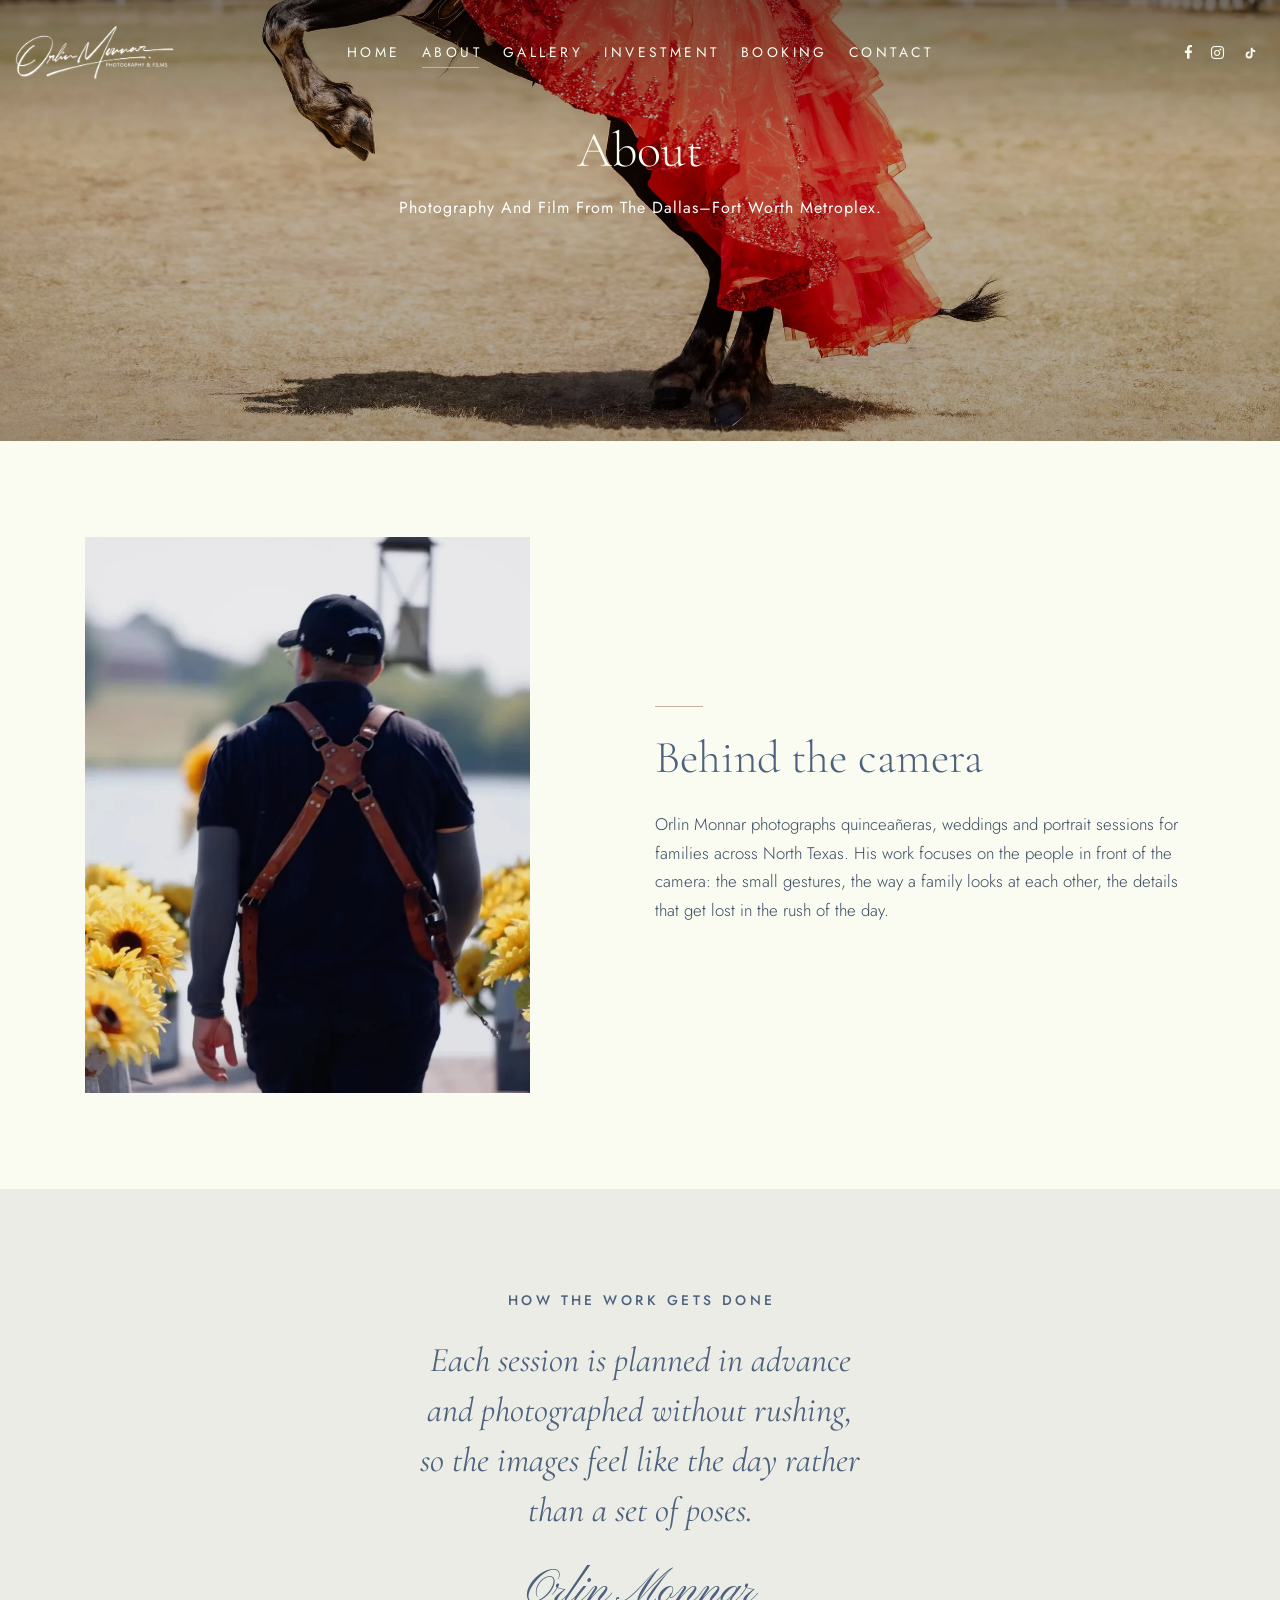
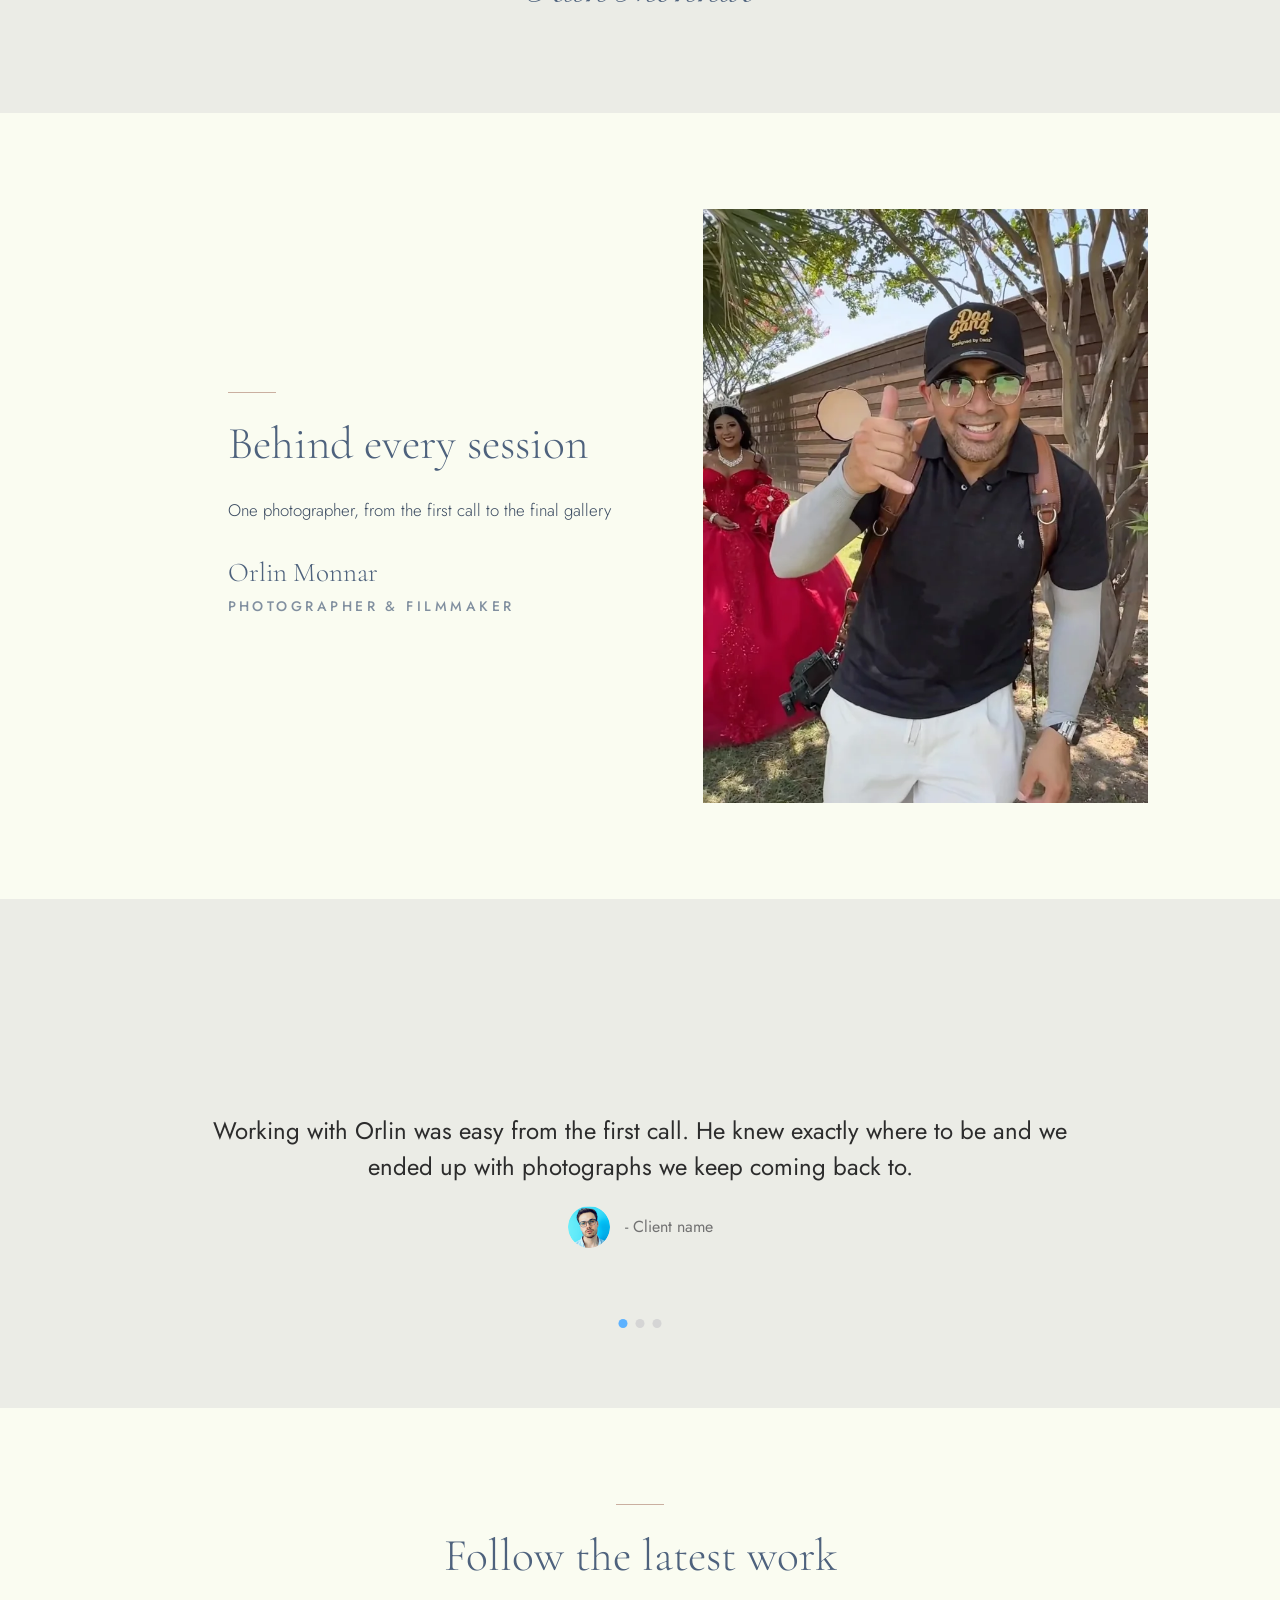
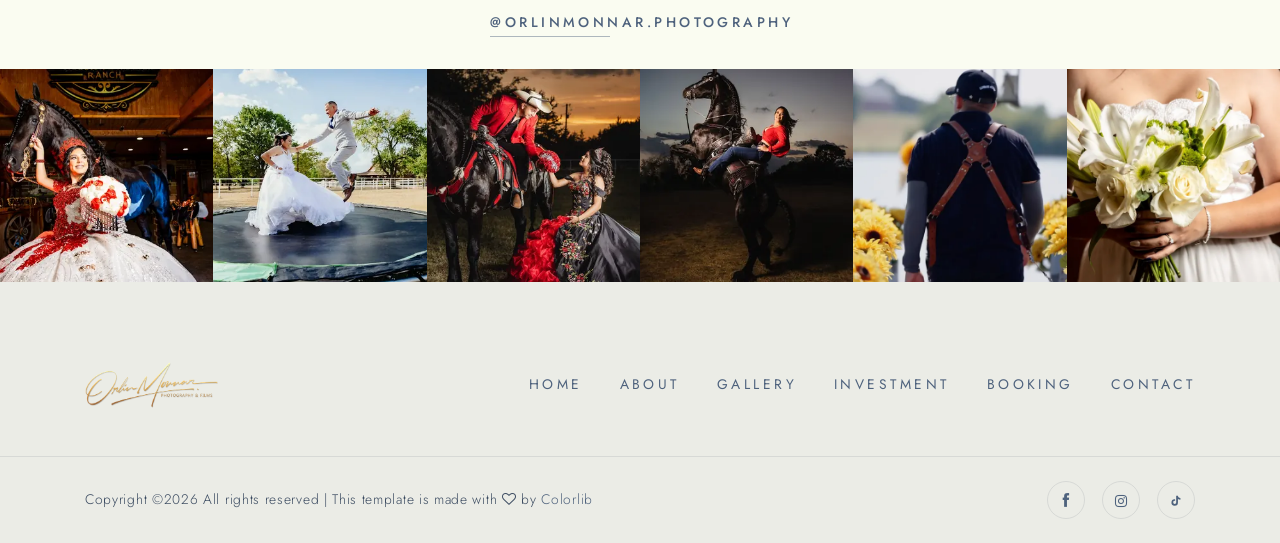
==== commit 0431dae0: "feat(about): recomponer la página en clave editorial con retrato dominante, cita y firma" ====
--- a/about.html
+++ b/about.html
@@ -94,9 +94,9 @@
             <div class="container">
                 <div class="row">
                     <div class="col-xl-12">
-                        <div class="bradcam_text text-center">
-                            <h3 x-text="content.title"></h3>
-                            <p x-text="content.lead"></p>
+                        <div class="bradcam_text text-center" data-omp-reveal-stagger="120">
+                            <h3 x-text="content.title" data-omp-reveal="up"></h3>
+                            <p x-text="content.lead" data-omp-reveal="up"></p>
                         </div>
                     </div>
                 </div>
@@ -104,113 +104,114 @@
         </div>
         <!-- / bradcam_area  -->
 
-        <!-- bio_area_start -->
-        <div class="wild_photography">
-            <div class="container-fluid p-0">
-                <div class="row no-gutters align-items-center">
-                    <div class="col-lg-6">
+        <!-- lede_start
+             Retrato dominante y una sola columna de texto. La fotografía manda
+             sobre el texto: ocupa cinco columnas contra seis, y el hueco de una
+             columna entre ambos es lo que mantiene la medida de lectura. -->
+        <section class="omp-about-lede">
+            <div class="container">
+                <div class="row align-items-center" data-omp-reveal-stagger="140">
+                    <div class="col-lg-5">
                         <!-- TODO: fotografía provisional; sustituir por la definitiva. -->
-                        <div class="wildlife_photo omp-photo omp-photo--split">
-                            <img src="img/provisional/orlin-front-medium.webp"
-                                 srcset="img/provisional/orlin-front-thumb.webp 500w,
-                                         img/provisional/orlin-front-medium.webp 720w"
-                                 sizes="(max-width: 991px) 100vw, 50vw"
+                        <div class="omp-about-lede__photo omp-photo omp-zoom"
+                             data-omp-reveal="scale">
+                            <img src="img/provisional/orlin-portrait-medium.webp"
+                                 srcset="img/provisional/orlin-portrait-thumb.webp 500w,
+                                         img/provisional/orlin-portrait-medium.webp 720w"
+                                 sizes="(max-width: 991px) 100vw, 40vw"
+                                 alt="Orlin Monnar at work during an event"
+                                 loading="lazy">
+                        </div>
+                    </div>
+                    <div class="col-lg-6 offset-lg-1">
+                        <div class="omp-about-text" data-omp-reveal="up">
+                            <h2 class="omp-about-heading" x-text="content.bioTitle"></h2>
+                            <p x-text="content.bioText"></p>
+                        </div>
+                    </div>
+                </div>
+            </div>
+        </section>
+        <!-- lede_end -->
+
+        <!-- statement_start
+             La pieza central de la página: una cita en itálica y, debajo, el
+             único uso del registro script de todo el documento. -->
+        <section class="omp-about-statement">
+            <div class="container">
+                <div class="row justify-content-center">
+                    <div class="col-xl-8 col-lg-10">
+                        <figure class="omp-about-quote" data-omp-reveal-stagger="160">
+                            <p class="omp-eyebrow omp-about-quote__label"
+                               x-text="content.statementTitle" data-omp-reveal="up"></p>
+                            <blockquote data-omp-reveal="up">
+                                <p x-text="content.statementText"></p>
+                            </blockquote>
+                            <figcaption class="omp-script omp-about-signature"
+                                        x-text="content.signature" data-omp-reveal="up"></figcaption>
+                        </figure>
+                    </div>
+                </div>
+            </div>
+        </section>
+        <!-- statement_end -->
+
+        <!-- role_start -->
+        <section class="omp-about-role">
+            <div class="container">
+                <div class="row align-items-center justify-content-center"
+                     data-omp-reveal-stagger="140">
+                    <div class="col-lg-5 col-md-8 order-lg-2">
+                        <!-- TODO: sustituir por un retrato frontal y confirmar el rol. -->
+                        <div class="omp-about-role__photo omp-photo omp-zoom"
+                             data-omp-reveal="scale">
+                            <img src="img/provisional/orlin-front2-medium.webp"
+                                 srcset="img/provisional/orlin-front2-thumb.webp 500w,
+                                         img/provisional/orlin-front2-medium.webp 720w"
+                                 sizes="(max-width: 991px) 100vw, 40vw"
                                  alt="Orlin Monnar photographing an event"
                                  loading="lazy">
                         </div>
                     </div>
-                    <div class="col-lg-6">
-                        <div class="section_title">
-                            <h3 x-text="content.bioTitle"></h3>
-                            <p x-text="content.bioText"></p>
-                            <!-- Accesos a booking y contacto como enlaces de texto: la regla
-                                 de diseño del sitio no admite botones de llamada a la acción. -->
-                            <p>
-                                Every celebration is different, so each session starts with a
-                                conversation. You can <a href="booking.html">book a session</a>
-                                or <a href="contact.html">send a message</a> with the details
-                                of your event.
-                            </p>
-                        </div>
-                    </div>
-                </div>
-            </div>
-        </div>
-        <!-- bio_area_end -->
-
-        <!-- statement_area_start -->
-        <div class="omp-intro">
-            <div class="container">
-                <div class="row justify-content-center">
-                    <div class="col-xl-8 col-lg-9">
-                        <div class="section_title text-center">
-                            <h3 x-text="content.statementTitle"></h3>
-                            <p x-text="content.statementText"></p>
-                            <!-- El logo hace de firma, como la sección de firma del template. -->
-                            <div class="singnature_thumb">
-                                <img src="img/logo-omp.png" alt="Orlin Monnar Photography &amp; Films">
-                            </div>
-                        </div>
-                    </div>
-                </div>
-            </div>
-        </div>
-        <!-- statement_area_end -->
-
-        <!-- team_area  -->
-        <div class="team_area">
-            <div class="container">
-                <div class="row justify-content-center">
-                    <div class="col-xl-7 col-lg-7">
-                        <div class="section_title text-center mb-50">
-                            <h3 x-text="content.teamTitle"></h3>
+                    <div class="col-lg-5 col-md-8 offset-lg-1 order-lg-1">
+                        <!-- El data-omp-reveal vive en este div y no dentro del
+                             x-for: motion.js barre el documento antes de que
+                             Alpine inserte los nodos de la plantilla, y un nodo
+                             marcado que llega tarde se queda oculto. Si algún
+                             día el equipo es más de una persona, hay que llamar
+                             a window.ompMotion.observe() desde un $nextTick,
+                             como hace homePage.js con las categorías. -->
+                        <div class="omp-about-text" data-omp-reveal="up">
+                            <h2 class="omp-about-heading" x-text="content.teamTitle"></h2>
                             <p x-text="content.teamSubtitle"></p>
-                        </div>
-                    </div>
-                </div>
-
-                <!-- TODO: sustituir por un retrato frontal y confirmar el rol.
-                     .border_bottom es el contenedor bajo el que el template anida
-                     todo el CSS de single_team; su línea se anula en omp-custom.css. -->
-                <div class="border_bottom">
-                    <div class="row justify-content-center">
-                        <template x-for="member in content.team" :key="member.role">
-                            <div class="col-xl-4 col-lg-5 col-md-6">
-                                <div class="single_team">
-                                    <div class="team_thumb omp-photo">
-                                        <img src="img/provisional/orlin-front2-medium.webp"
-                                             srcset="img/provisional/orlin-front2-thumb.webp 500w,
-                                                     img/provisional/orlin-front2-medium.webp 720w"
-                                             sizes="(max-width: 767px) 100vw, 33vw"
-                                             alt="Orlin Monnar photographing an event"
-                                             loading="lazy">
-                                    </div>
-                                    <div class="team_info text-center">
-                                        <h3 x-text="member.name"></h3>
-                                        <p x-text="member.role"></p>
-                                    </div>
-                                </div>
-                            </div>
-                        </template>
-                    </div>
-                </div>
-            </div>
-        </div>
-        <!-- /team_area  -->
+                            <template x-for="member in content.team" :key="member.role">
+                                <p class="omp-about-role__member">
+                                    <span class="omp-about-role__name" x-text="member.name"></span>
+                                    <span class="omp-eyebrow omp-about-role__role"
+                                          x-text="member.role"></span>
+                                </p>
+                            </template>
+                        </div>
+                    </div>
+                </div>
+            </div>
+        </section>
+        <!-- role_end -->
 
         <!-- testimonial_area_start -->
         <div class="testimonial_area">
             <div class="container">
                 <div class="row justify-content-center">
                     <div class="col-xl-10">
-                        <div class="section_title text-center">
-                            <h3>Client words</h3>
-                        </div>
+                        <h2 class="omp-about-heading omp-about-heading--center text-center"
+                            data-omp-reveal="up">Client words</h2>
                         <!-- TODO: sustituir por testimonios reales con autorización del cliente,
                              incluidas las miniaturas: son fotos de stock del template.
                              Los textos van en el HTML y no en content.js porque Owl
-                             Carousel clona estos nodos (ver pluginBridge.js). -->
-                        <div class="testimonial_active owl-carousel">
+                             Carousel clona estos nodos (ver pluginBridge.js).
+                             Por lo mismo, la aparición se marca en el contenedor y es un
+                             fundido sin transform: Owl escribe su propio translate3d. -->
+                        <div class="testimonial_active owl-carousel" data-omp-reveal>
                             <div class="single_testmonial text-center">
                                 <p>Working with Orlin was easy from the first call. He knew
                                     exactly where to be and we ended up with photographs we
@@ -249,90 +250,52 @@
         </div>
         <!-- testimonial_area_end -->
 
-        <!-- contact_info_area_start -->
-        <div class="contact_info_area">
-            <div class="container">
-                <div class="row align-items-center">
-                    <div class="col-lg-5">
-                        <div class="cotact_info">
-                            <div class="section_title">
-                                <h3>Get in touch</h3>
-                                <p>Tell us about your celebration and we will walk you through
-                                    the options.</p>
-                            </div>
-                            <div class="address_info">
-                                <h4>Studio</h4>
-                                <ul class="Address">
-                                    <li x-text="business.serviceArea"></li>
-                                    <li><a :href="business.phoneLink" x-text="business.phoneDisplay"></a></li>
-                                    <li><a :href="'mailto:' + business.email" x-text="business.email"></a></li>
-                                </ul>
-                                <div class="socail_links">
-                                    <ul>
-                                        <li><a href="https://www.facebook.com/orlinmonnarphotography" target="_blank" rel="noopener" aria-label="Facebook"><i class="ti-facebook"></i></a></li>
-                                        <li><a href="https://www.instagram.com/orlinmonnar.photography" target="_blank" rel="noopener" aria-label="Instagram"><i class="fa fa-instagram"></i></a></li>
-                                        <li><a href="https://www.tiktok.com/@orlinmonnar.photography" target="_blank" rel="noopener" aria-label="TikTok"><svg class="omp-icon-tiktok" viewBox="0 0 24 24" aria-hidden="true"><path d="M16.6 5.82a4.28 4.28 0 0 1-1.05-2.82h-3.1v11.6a2.59 2.59 0 1 1-1.85-2.48V9.02a5.66 5.66 0 1 0 4.95 5.6V8.7a7.3 7.3 0 0 0 4.27 1.37V7a4.3 4.3 0 0 1-3.22-1.18z"/></svg></a></li>
-                                    </ul>
-                                </div>
-                            </div>
-                        </div>
-                    </div>
-                    <div class="col-lg-7">
-                        <!-- El template original sirve el mapa en esta columna. -->
-                        <div class="omp-map">
-                            <iframe loading="lazy"
-                                src="https://www.google.com/maps/embed?pb=!1m18!1m12!1m3!1d354125.1662953405!2d-97.22916265231494!3d32.791601781654435!2m3!1f0!2f0!3f0!3m2!1i1024!2i768!4f13.1!3m3!1m2!1s0x864e82b81f3a3a2d%3A0x53724d9a808b8ce5!2sDallas-Fort%20Worth%20metroplex%2C%20Texas%2C%20EE.%20UU.!5e0!3m2!1ses!2smx!4v1765410425642!5m2!1ses!2smx"
-                                allowfullscreen="" aria-hidden="false" tabindex="0"></iframe>
-                        </div>
-                    </div>
-                </div>
-            </div>
-        </div>
-        <!-- contact_info_area_end -->
-
         <!-- instagram_area_start -->
-        <div class="omp-instagram-heading">
-            <div class="container">
-                <div class="section_title text-center">
-                    <h3>Follow the latest work</h3>
-                    <p><a :href="business.instagram" target="_blank" rel="noopener">@orlinmonnar.photography</a></p>
-                </div>
-            </div>
-        </div>
+        <section class="omp-about-follow">
+            <div class="container">
+                <div class="omp-about-follow__head text-center" data-omp-reveal="up">
+                    <h2 class="omp-about-heading omp-about-heading--center">Follow the latest work</h2>
+                    <p class="omp-about-follow__handle">
+                        <a class="omp-eyebrow omp-link-quiet" :href="business.instagram"
+                           target="_blank" rel="noopener">@orlinmonnar.photography</a>
+                    </p>
+                </div>
+            </div>
+        </section>
 
         <!-- TODO: sustituir por las publicaciones reales del perfil. -->
-        <div class="instragram_area">
-            <div class="single_instagram omp-photo">
+        <div class="instragram_area" data-omp-reveal-stagger="90">
+            <div class="single_instagram omp-photo" data-omp-reveal>
                 <img src="img/provisional/quinceanera-02-thumb.webp" alt="Quinceañera session" loading="lazy">
                 <div class="ovrelay">
                     <a :href="business.instagram" target="_blank" rel="noopener"><i class="fa fa-instagram"></i></a>
                 </div>
             </div>
-            <div class="single_instagram omp-photo">
+            <div class="single_instagram omp-photo" data-omp-reveal>
                 <img src="img/provisional/wedding-02-thumb.webp" alt="Wedding session" loading="lazy">
                 <div class="ovrelay">
                     <a :href="business.instagram" target="_blank" rel="noopener"><i class="fa fa-instagram"></i></a>
                 </div>
             </div>
-            <div class="single_instagram omp-photo">
+            <div class="single_instagram omp-photo" data-omp-reveal>
                 <img src="img/provisional/quinceanera-06-thumb.webp" alt="Quinceañera session" loading="lazy">
                 <div class="ovrelay">
                     <a :href="business.instagram" target="_blank" rel="noopener"><i class="fa fa-instagram"></i></a>
                 </div>
             </div>
-            <div class="single_instagram omp-photo">
+            <div class="single_instagram omp-photo" data-omp-reveal>
                 <img src="img/provisional/portrait-01-thumb.webp" alt="Portrait session" loading="lazy">
                 <div class="ovrelay">
                     <a :href="business.instagram" target="_blank" rel="noopener"><i class="fa fa-instagram"></i></a>
                 </div>
             </div>
-            <div class="single_instagram omp-photo">
+            <div class="single_instagram omp-photo" data-omp-reveal>
                 <img src="img/provisional/orlin-portrait-thumb.webp" alt="Orlin Monnar at work during an event" loading="lazy">
                 <div class="ovrelay">
                     <a :href="business.instagram" target="_blank" rel="noopener"><i class="fa fa-instagram"></i></a>
                 </div>
             </div>
-            <div class="single_instagram omp-photo">
+            <div class="single_instagram omp-photo" data-omp-reveal>
                 <img src="img/provisional/wedding-03-thumb.webp" alt="Bridal portrait" loading="lazy">
                 <div class="ovrelay">
                     <a :href="business.instagram" target="_blank" rel="noopener"><i class="fa fa-instagram"></i></a>
@@ -340,6 +303,8 @@
             </div>
         </div>
         <!-- instagram_area_end -->
+
+        
 
     </div>
 
--- a/css/omp-custom.css
+++ b/css/omp-custom.css
@@ -203,6 +203,21 @@
     --omp-reveal-shift: 24px;
     /* Zoom de las fotografías: apenas perceptible, muy por debajo del 1.2 del template. */
     --omp-zoom-escala: 1.04;
+
+    /* Hero — alto de ventana y ritmo del carrusel */
+    --omp-hero-alto: 100vh;
+    --omp-hero-fundido: 1600ms;
+    --omp-hero-zoom-dur: 14s;
+    --omp-hero-zoom-escala: 1.07;
+}
+
+/* 100vh mide la ventana como si la barra del navegador móvil no existiera, y
+   recorta la composición por abajo. dvh sigue a la barra mientras aparece y se
+   retrae; el @supports deja 100vh como respaldo donde dvh no existe. */
+@supports (height: 100dvh) {
+    :root {
+        --omp-hero-alto: 100dvh;
+    }
 }
 
 /* --------------------------------------------------------------------------
@@ -254,7 +269,8 @@
 
 /* Títulos sobre fotografía: el color lo manda el fondo, no la paleta de marca.
    El azul solo se sostiene sobre fondo claro; aquí el orden se invierte. */
-.slider_area .single_slider .slider_text h3,
+.omp-hero__title,
+.omp-category__name,
 .bradcam_area h3 {
     font-family: var(--omp-font-display);
     color: var(--omp-color-titulo-sobre-foto);
@@ -359,9 +375,11 @@
    Utilidades tipográficas
    -------------------------------------------------------------------------- */
 
-/* Registro script. Máximo tres apariciones por página y frases cortas: es un
-   acento, no un cuerpo de texto. Nunca en mayúsculas ni con tracking, que es
-   donde una script se vuelve ilegible. */
+/* Registro script. Un solo uso por pantalla y frases cortas: es un acento, no
+   un cuerpo de texto. El límite es visual, no por documento: los bloques de
+   categoría lo repiten porque cada uno ocupa una pantalla entera y nunca se
+   ven dos a la vez. Nunca en mayúsculas ni con tracking, que es donde una
+   script se vuelve ilegible. */
 .omp-script {
     font-family: var(--omp-font-script);
     font-weight: var(--omp-peso-normal);
@@ -386,6 +404,58 @@
        que el bloque quede alineado a la izquierda con el resto. */
     margin-right: calc(var(--omp-track-rotulo) * -1);
     color: var(--omp-color-titulo);
+}
+
+/* Enlace en el registro del sistema: un rótulo en versalitas sobre un filete
+   que se completa al pasar el cursor. Es lo que sustituye a los botones del
+   template, que esta hoja no usa en ninguna página. Se combina con
+   .omp-eyebrow, que ya pone la caja alta, el cuerpo y el tracking. */
+.omp-link-quiet {
+    position: relative;
+    padding-bottom: var(--omp-space-1);
+    color: var(--omp-color-titulo);
+    text-decoration: none;
+}
+
+.omp-link-quiet::after {
+    position: absolute;
+    content: "";
+    left: 0;
+    bottom: 0;
+    /* El tracking deja un hueco tras la última letra: el filete se recorta esa
+       misma medida para no sobresalir del rótulo. */
+    right: var(--omp-track-rotulo);
+    height: 1px;
+    background-color: currentColor;
+    opacity: 0.45;
+    transform: scaleX(0.4);
+    transform-origin: left center;
+    transition: transform var(--omp-dur-enlace) var(--omp-ease-suave),
+                opacity var(--omp-dur-enlace) var(--omp-ease-suave);
+}
+
+/* El filete responde también cuando el puntero o el foco están en el enlace
+   que envuelve al rótulo, no solo sobre el rótulo mismo. */
+a.omp-link-quiet:hover::after,
+a.omp-link-quiet:focus-visible::after,
+a:hover .omp-link-quiet::after,
+a:focus-visible .omp-link-quiet::after {
+    transform: scaleX(1);
+    opacity: 1;
+}
+
+/* En táctil no hay :hover: el filete nace completo o nunca se vería entero. */
+@media (hover: none) {
+    .omp-link-quiet::after {
+        transform: scaleX(1);
+        opacity: 0.7;
+    }
+}
+
+@media (prefers-reduced-motion: reduce) {
+    .omp-link-quiet::after {
+        transition: none;
+    }
 }
 
 /* --------------------------------------------------------------------------
@@ -843,66 +913,331 @@
 }
 
 /* --------------------------------------------------------------------------
-   Home
-   -------------------------------------------------------------------------- */
-
-/* El hero ocupa la ventana: la primera impresión es la fotografía. También
-   reserva su altura para que la página no salte al llegar los datos. */
-.slider_area {
+   Home — hero
+
+   La fotografía ocupa la ventana entera: sin marco, sin contenedor y sin
+   borde. Lo demás se apila encima por capas: 1 respaldo, 2 fotografías,
+   3 velo, 4 texto y controles.
+   -------------------------------------------------------------------------- */
+
+.omp-hero {
+    position: relative;
+    height: var(--omp-hero-alto);
+    /* En apaisado de móvil la ventana es muy baja: por debajo de esto el rótulo
+       y el pie se solaparían. */
+    min-height: 520px;
+    overflow: hidden;
     background-color: #111;
 }
 
-.slider_area,
-.slider_area .single_slider {
-    min-height: 100vh;
-    height: 100vh;
-}
-
-/* El velo uniforme del template apaga la fotografía entera. Se sustituye por
-   un degradado que solo sostiene la legibilidad del menú y del pie. */
-.slider_area .single_slider.black_overlay::before {
-    background: linear-gradient(to bottom,
-                rgba(0, 0, 0, 0.45) 0%,
-                rgba(0, 0, 0, 0.12) 25%,
-                rgba(0, 0, 0, 0) 45%,
-                rgba(0, 0, 0, 0.55) 100%);
+/* Respaldo local: pinta antes de que responda la API y se queda si el script
+   falla. Solo se retira cuando hay una fotografía cargada detrás. */
+.omp-hero__poster {
+    position: absolute;
+    top: 0;
+    left: 0;
+    z-index: 1;
+    width: 100%;
+    height: 100%;
+    object-fit: cover;
+    object-position: center;
+    transition: opacity var(--omp-hero-fundido) var(--omp-ease-suave);
+}
+
+.omp-hero--ready .omp-hero__poster {
+    opacity: 0;
+}
+
+/* Owl reparte los slides en una fila y la desplaza con un translate3d en línea.
+   Aquí no hay desplazamiento: se anula la fila y los slides se apilan en el
+   mismo hueco, que es lo que permite fundirlos con opacidad. El plugin sigue
+   llevando el índice, el autoplay y los clones; solo deja de mover nada.
+   Los !important son inevitables: esas dos medidas las escribe Owl en el
+   atributo style. */
+.omp-hero .owl-carousel,
+.omp-hero .owl-stage-outer {
+    position: absolute;
+    top: 0;
+    left: 0;
+    z-index: 2;
+    width: 100%;
+    height: 100%;
+}
+
+.omp-hero .owl-stage {
+    position: relative;
+    width: 100% !important;
+    height: 100%;
+    transform: none !important;
+    transition: none !important;
+}
+
+.omp-hero .owl-item {
+    position: absolute;
+    top: 0;
+    left: 0;
+    width: 100% !important;
+    height: 100%;
+    opacity: 0;
+    transition: opacity var(--omp-hero-fundido) var(--omp-ease-suave);
+}
+
+.omp-hero .owl-item.active {
     opacity: 1;
 }
 
-/* Pie del hero: identidad y servicios en tono discreto, sin botones. */
-.omp-hero-caption {
-    padding-bottom: 90px;
-}
-
-.slider_area .single_slider .omp-hero-caption h3 {
-    font-size: 28px;
-    line-height: 1.3;
-    letter-spacing: 1px;
-    margin-bottom: 6px;
-}
-
-.omp-hero-caption p {
-    color: #fff;
-    font-size: 15px;
-    letter-spacing: 1px;
+.omp-hero__slide,
+.omp-hero__img {
+    width: 100%;
+    height: 100%;
+}
+
+.omp-hero__img {
+    display: block;
+    object-fit: cover;
+    object-position: center;
+}
+
+/* Zoom continuo de la fotografía activa: muy lento y de recorrido muy corto,
+   lo justo para que la imagen no parezca congelada. Al cambiar de slide la
+   clase se va, la animación se descarta y vuelve a empezar en la siguiente. */
+.omp-hero .owl-item.active .omp-hero__img {
+    animation: omp-hero-zoom var(--omp-hero-zoom-dur) var(--omp-ease-suave) forwards;
+}
+
+@keyframes omp-hero-zoom {
+    from { transform: scale(1); }
+    to   { transform: scale(var(--omp-hero-zoom-escala)); }
+}
+
+/* Velo por degradado, no color plano: denso en la banda central donde va el
+   rótulo, en la franja del menú y en el pie, y prácticamente nulo en el resto,
+   que es donde se ve la fotografía. */
+.omp-hero::after {
+    position: absolute;
+    content: "";
+    top: 0;
+    left: 0;
+    z-index: 3;
+    width: 100%;
+    height: 100%;
+    pointer-events: none;
+    background:
+        radial-gradient(ellipse 90% 55% at 50% 48%,
+            rgba(0, 0, 0, 0.42) 0%,
+            rgba(0, 0, 0, 0.22) 45%,
+            rgba(0, 0, 0, 0) 100%),
+        linear-gradient(to bottom,
+            rgba(0, 0, 0, 0.40) 0%,
+            rgba(0, 0, 0, 0.10) 18%,
+            rgba(0, 0, 0, 0) 40%,
+            rgba(0, 0, 0, 0.10) 68%,
+            rgba(0, 0, 0, 0.52) 100%);
+}
+
+/* --- Rótulo -------------------------------------------------------------- */
+
+.omp-hero__caption {
+    position: absolute;
+    top: 50%;
+    left: 0;
+    z-index: 4;
+    width: 100%;
+    padding: 0 var(--omp-space-6);
+    transform: translateY(-50%);
+    text-align: center;
+    color: var(--omp-color-titulo-sobre-foto);
+}
+
+/* Las tres líneas reutilizan las utilidades del sistema: aquí solo se invierte
+   el color y se ajusta la presencia sobre fotografía. */
+.omp-hero__script {
+    margin-bottom: var(--omp-space-2);
+    font-size: var(--omp-fs-500);
+    color: inherit;
+    opacity: 0.92;
+}
+
+/* Único h1 de la página. Sale de la escala tipográfica porque es el bloque más
+   grande del sitio: interpola entre 40 y 104 px. */
+.omp-hero__title {
+    margin-bottom: var(--omp-space-4);
+    font-weight: var(--omp-peso-ligero);
+    font-size: clamp(2.5rem, 1.2rem + 5.8vw, 6.5rem);
+    line-height: var(--omp-lh-apretado);
+    letter-spacing: 0.04em;
+}
+
+.omp-hero__meta {
     margin-bottom: 0;
+    color: inherit;
     opacity: 0.85;
-}
-
-.omp-hero-caption h3,
-.omp-hero-caption p {
-    text-shadow: 0 1px 16px rgba(0, 0, 0, 0.6);
+    /* Con este tracking la línea no cabe en un móvil y parte por el guion de
+       "Dallas–Fort Worth". El reparto equilibrado la corta por la raya, que es
+       la pausa que la frase ya tiene. */
+    text-wrap: balance;
+}
+
+/* --- Pie: invitación a bajar y posición en el carrusel ------------------- */
+
+/* Rejilla de tres columnas: la del centro mantiene centrada la invitación a
+   bajar aunque el indicador de la derecha crezca. */
+.omp-hero__footer {
+    position: absolute;
+    bottom: clamp(20px, 4vh, 44px);
+    left: 0;
+    z-index: 4;
+    display: grid;
+    grid-template-columns: 1fr auto 1fr;
+    align-items: end;
+    width: 100%;
+    padding: 0 clamp(20px, 4vw, 60px);
+    color: var(--omp-color-titulo-sobre-foto);
+}
+
+.omp-hero__scroll {
+    grid-column: 2;
+    display: inline-block;
+    color: inherit;
+    text-align: center;
+    text-decoration: none;
+}
+
+.omp-hero__scroll:hover,
+.omp-hero__scroll:focus {
+    color: inherit;
+    text-decoration: none;
+}
+
+.omp-hero__scroll-label {
+    display: block;
+    font-family: var(--omp-font-ui);
+    font-size: var(--omp-fs-100);
+    text-transform: uppercase;
+    letter-spacing: var(--omp-track-rotulo);
+    opacity: 0.8;
+}
+
+/* Un filete vertical con un trazo que lo recorre: la señal más callada posible
+   para decir que hay página debajo. */
+.omp-hero__scroll-line {
+    position: relative;
+    display: block;
+    width: 1px;
+    height: 46px;
+    margin: var(--omp-space-3) auto 0;
+    overflow: hidden;
+    background-color: rgba(255, 255, 255, 0.28);
+}
+
+.omp-hero__scroll-line::after {
+    position: absolute;
+    content: "";
+    top: 0;
+    left: 0;
+    width: 100%;
+    height: 45%;
+    background-color: #fff;
+    animation: omp-hero-scroll 2.6s var(--omp-ease-suave) infinite;
+}
+
+@keyframes omp-hero-scroll {
+    0%        { transform: translateY(-105%); }
+    55%, 100% { transform: translateY(225%); }
+}
+
+.omp-hero__controls {
+    grid-column: 3;
+    justify-self: end;
+    display: flex;
+    align-items: center;
+    gap: var(--omp-space-2);
+    /* Compensa el acolchado de la última flecha para que el bloque quede a ras
+       del margen de la página, no del área de clic. */
+    margin-right: calc(var(--omp-space-2) * -1);
+}
+
+/* Solo el trazo de la flecha, igual que en el resto de carruseles. El acolchado
+   no se ve: solo agranda el área de clic, que el glifo mide 14 px. */
+.omp-hero__arrow {
+    padding: var(--omp-space-2);
+    border: 0;
+    background: none;
+    color: inherit;
+    font-size: 18px;
+    line-height: 1;
+    opacity: 0.65;
+    transition: opacity var(--omp-dur-enlace) var(--omp-ease-suave);
+}
+
+.omp-hero__arrow:hover,
+.omp-hero__arrow:focus-visible {
+    opacity: 1;
+}
+
+/* Cifras tabulares: sin ellas el indicador se desplaza al pasar de "1" a "4". */
+.omp-hero__counter {
+    margin-bottom: 0;
+    font-family: var(--omp-font-ui);
+    font-size: var(--omp-fs-100);
+    font-weight: var(--omp-peso-ligero);
+    letter-spacing: var(--omp-track-ui);
+    font-variant-numeric: tabular-nums;
+    color: inherit;
+}
+
+.omp-hero__counter-sep {
+    margin: 0 var(--omp-space-2);
+    opacity: 0.5;
 }
 
 @media (max-width: 767px) {
-    .omp-hero-caption {
-        padding-bottom: 60px;
-    }
-
-    .slider_area .single_slider .omp-hero-caption h3 {
-        font-size: 22px;
-    }
-}
+    /* Sin sitio para la columna vacía: la invitación a bajar se alinea a la
+       izquierda y el indicador queda enfrente. Las flechas desaparecen, que en
+       táctil el gesto es el deslizamiento. */
+    .omp-hero__footer {
+        grid-template-columns: 1fr auto;
+        padding: 0 var(--omp-space-5);
+    }
+
+    .omp-hero__scroll {
+        grid-column: 1;
+        justify-self: start;
+        text-align: left;
+    }
+
+    .omp-hero__scroll-line {
+        margin-left: 0;
+        height: 34px;
+    }
+
+    .omp-hero__controls {
+        grid-column: 2;
+    }
+
+    .omp-hero__arrow {
+        display: none;
+    }
+}
+
+/* motion.js no llega hasta aquí: el hero se mueve solo, así que respeta la
+   preferencia por su cuenta. El fundido no se anula del todo, se acorta: sin
+   él el cambio de fotografía sería un corte seco. */
+@media (prefers-reduced-motion: reduce) {
+    .omp-hero__poster,
+    .omp-hero .owl-item {
+        transition-duration: 1ms;
+    }
+
+    .omp-hero .owl-item.active .omp-hero__img,
+    .omp-hero__scroll-line::after {
+        animation: none;
+    }
+}
+
+/* --------------------------------------------------------------------------
+   Home — presentación
+   -------------------------------------------------------------------------- */
 
 /* Mismo aire que el photography_skill_area del template, al que sustituye. */
 .omp-intro {
@@ -917,6 +1252,272 @@
 .omp-intro .singnature_thumb img {
     max-width: 220px;
     height: auto;
+}
+
+/* --------------------------------------------------------------------------
+   Home — categorías a sangre completa
+
+   Una fotografía por categoría, del ancho de la ventana, con el rótulo encima
+   y el lado del texto alternando. Sin tarjeta, sin sombra y sin radio: lo
+   único que separa un bloque del siguiente es el aire.
+   -------------------------------------------------------------------------- */
+
+.omp-categories {
+    padding: var(--omp-space-11) 0 var(--omp-space-12);
+}
+
+.omp-categories__intro {
+    margin-bottom: var(--omp-space-10);
+}
+
+.omp-category {
+    position: relative;
+    /* Recorta el 2% que la aparición "scale" añade a lo que haya dentro: a
+       ancho completo, ese sobrante abriría barra horizontal en el documento. */
+    overflow: hidden;
+}
+
+.omp-category + .omp-category {
+    margin-top: var(--omp-space-12);
+}
+
+/* El enlace envuelve fotografía y rótulo: toda la pieza es el área de clic. */
+.omp-category__link {
+    display: block;
+    color: inherit;
+}
+
+.omp-category__link:hover,
+.omp-category__link:focus {
+    color: inherit;
+    text-decoration: none;
+}
+
+/* Apaisada y dominante. El tope en vh evita que en un monitor muy ancho el
+   bloque crezca por encima de lo que cabe de una mirada.
+
+   El ancho tiene que ser explícito. Con width: auto, aspect-ratio y max-height
+   a la vez, el motor resuelve el ancho a partir de la altura ya recortada
+   (738 × 16/9 = 1312 px en una ventana de 1440) y el bloque deja de llegar a
+   los bordes. Fijado el ancho, el ratio solo decide la altura y max-height la
+   recorta, que es lo que se buscaba. */
+.omp-category__photo {
+    position: relative;
+    width: 100%;
+    aspect-ratio: 16 / 9;
+    max-height: 82vh;
+}
+
+.omp-category__photo img {
+    display: block;
+    width: 100%;
+    height: 100%;
+    object-fit: cover;
+    object-position: center;
+}
+
+/* Categoría sin fotografías activas (coverPhoto null): fondo de marca en vez
+   de una fotografía que no existe. El azul profundo sostiene el rótulo hueso;
+   .omp-cover-empty, que es gris claro, aquí lo dejaría ilegible. */
+.omp-category__photo--empty {
+    background-color: var(--omp-azul-profundo);
+}
+
+/* Velo direccional: denso del lado del rótulo y nulo del contrario, que es
+   donde se ve la fotografía. Va sobre el marco y no sobre la imagen, así que
+   el zoom del cursor no lo arrastra.
+
+   Las paradas no son decorativas. La portada la elige el cliente desde el
+   panel y puede venir muy clara: con este reparto el rótulo mantiene 4.7:1
+   sobre la más clara de las provisionales, y sobre una oscura la fotografía no
+   se apaga, porque el velo ya es nulo al 80% del ancho. */
+.omp-category__photo::after {
+    position: absolute;
+    content: "";
+    top: 0;
+    left: 0;
+    z-index: 1;
+    width: 100%;
+    height: 100%;
+    pointer-events: none;
+    background: linear-gradient(to right,
+        rgba(0, 0, 0, 0.82) 0%,
+        rgba(0, 0, 0, 0.74) 30%,
+        rgba(0, 0, 0, 0.34) 56%,
+        rgba(0, 0, 0, 0) 80%);
+}
+
+.omp-category--flip .omp-category__photo::after {
+    background: linear-gradient(to left,
+        rgba(0, 0, 0, 0.82) 0%,
+        rgba(0, 0, 0, 0.74) 30%,
+        rgba(0, 0, 0, 0.34) 56%,
+        rgba(0, 0, 0, 0) 80%);
+}
+
+/* Centrado por flex y no por translate: data-omp-reveal escribe transform en
+   el elemento que anima, y un translateY(-50%) de centrado se perdería en
+   cuanto la aparición lo sustituyera por `none`. */
+.omp-category__caption {
+    position: absolute;
+    top: 0;
+    left: 0;
+    z-index: 2;
+    display: flex;
+    flex-direction: column;
+    justify-content: center;
+    align-items: flex-start;
+    width: 100%;
+    height: 100%;
+    padding: var(--omp-space-8) clamp(24px, 6vw, 110px);
+    text-align: left;
+    color: var(--omp-color-titulo-sobre-foto);
+}
+
+.omp-category--flip .omp-category__caption {
+    align-items: flex-end;
+    text-align: right;
+}
+
+.omp-category__text {
+    max-width: min(46ch, 100%);
+}
+
+.omp-category__script {
+    margin-bottom: var(--omp-space-2);
+    font-size: var(--omp-fs-500);
+    color: inherit;
+    opacity: 0.92;
+}
+
+/* El nombre es la pieza tipográfica grande del bloque: mismo peso y tracking
+   que el hero, un escalón por debajo en tamaño. */
+.omp-category__name {
+    margin-bottom: var(--omp-space-4);
+    font-size: var(--omp-fs-800);
+    font-weight: var(--omp-peso-ligero);
+    line-height: var(--omp-lh-apretado);
+    letter-spacing: 0.04em;
+    color: inherit;
+}
+
+/* La descripción la escribe el panel y puede no existir: x-show retira el
+   párrafo entero antes que dejar un hueco. */
+.omp-category__description {
+    margin-bottom: var(--omp-space-5);
+    color: inherit;
+    opacity: 0.88;
+}
+
+.omp-category__meta {
+    display: flex;
+    align-items: baseline;
+    gap: var(--omp-space-5);
+    margin-bottom: 0;
+    color: inherit;
+}
+
+.omp-category--flip .omp-category__meta {
+    justify-content: flex-end;
+}
+
+/* Sobre fotografía manda el claro: las dos utilidades traen el azul de marca
+   y aquí heredan el color del rótulo. */
+.omp-category__caption .omp-link-quiet {
+    color: inherit;
+}
+
+.omp-category--flip .omp-link-quiet::after {
+    transform-origin: right center;
+}
+
+.omp-category__count {
+    font-family: var(--omp-font-ui);
+    font-size: var(--omp-fs-100);
+    font-weight: var(--omp-peso-ligero);
+    letter-spacing: var(--omp-track-ui);
+    color: inherit;
+    opacity: 0.7;
+}
+
+@media (max-width: 767px) {
+    .omp-categories {
+        padding: var(--omp-space-9) 0 var(--omp-space-10);
+    }
+
+    .omp-categories__intro {
+        margin-bottom: var(--omp-space-8);
+    }
+
+    .omp-category + .omp-category {
+        margin-top: var(--omp-space-9);
+    }
+
+    /* Vertical: a lo ancho de un teléfono, un 16/9 deja una franja sin sitio
+       para el rótulo. */
+    .omp-category__photo {
+        aspect-ratio: 4 / 5;
+        max-height: none;
+    }
+
+    /* Sin columna que ceder, el rótulo se centra y el velo deja de ser lateral
+       para venir de abajo, que es donde ahora se apoya el texto. */
+    .omp-category__photo::after,
+    .omp-category--flip .omp-category__photo::after {
+        background: linear-gradient(to bottom,
+            rgba(0, 0, 0, 0.30) 0%,
+            rgba(0, 0, 0, 0.12) 38%,
+            rgba(0, 0, 0, 0.58) 100%);
+    }
+
+    .omp-category__caption,
+    .omp-category--flip .omp-category__caption {
+        align-items: center;
+        justify-content: flex-end;
+        padding: var(--omp-space-6) var(--omp-space-5) var(--omp-space-8);
+        text-align: center;
+    }
+
+    .omp-category--flip .omp-category__meta {
+        justify-content: center;
+    }
+
+    .omp-category__meta {
+        justify-content: center;
+    }
+}
+
+/* --------------------------------------------------------------------------
+   Home — nota de presentación y cierre
+
+   La página no lleva una sección de cierre propia. El bloque de contacto ya es
+   el cierre —título, texto, teléfono, correo y mapa— y la llamada a la reserva
+   vive dentro de él. Una banda más, en niebla, quedaba pegada al footer, que es
+   de ese mismo tono: entre las dos sumaban 790 px de gris continuo y el footer
+   dejaba de leerse como banda. Así el final del Home es el de about.html.
+   -------------------------------------------------------------------------- */
+
+.omp-about-note {
+    padding: var(--omp-space-11) 0;
+}
+
+.omp-about-note__action {
+    margin-top: var(--omp-space-6);
+    margin-bottom: 0;
+}
+
+/* Llamada a la reserva, dentro del bloque de contacto. El margen superior
+   compensa que .section_title deja su párrafo a ras, y el inferior mantiene la
+   distancia que el template da a .address_info. */
+.omp-contact-action {
+    margin-top: var(--omp-space-5);
+    margin-bottom: 0;
+}
+
+@media (max-width: 767px) {
+    .omp-about-note {
+        padding: var(--omp-space-9) 0;
+    }
 }
 
 /* --------------------------------------------------------------------------
@@ -950,28 +1551,6 @@
     color: #fff;
 }
 
-/* Puntos del hero: marcas mínimas sobre la fotografía. */
-.slider_area .owl-dots {
-    position: absolute;
-    right: 30px;
-    bottom: 40px;
-    display: flex;
-}
-
-.slider_area .owl-dots .owl-dot span {
-    width: 6px;
-    height: 6px;
-    margin: 0 4px;
-    display: block;
-    border-radius: 50%;
-    background: rgba(255, 255, 255, 0.45);
-    transition: background 0.3s ease;
-}
-
-.slider_area .owl-dots .owl-dot.active span {
-    background: #fff;
-}
-
 /* --------------------------------------------------------------------------
    Secciones de contenido
    -------------------------------------------------------------------------- */
@@ -1074,11 +1653,209 @@
 
 /* --------------------------------------------------------------------------
    About
+
+   Página editorial: un retrato dominante, una columna de texto estrecha y una
+   cita como pieza central. Ninguno de sus bloques usa .section_title, así que
+   ningún título hereda el registro script y la página lo reserva para su único
+   uso: la firma bajo la cita. Home y el resto del sitio no cambian.
    -------------------------------------------------------------------------- */
 
 /* Fondo de la cabecera de About. Es una fotografía provisional. */
 .omp-bradcam-about {
     background-image: url(../img/provisional/quinceanera-01-large.webp);
+}
+
+/* Ritmo vertical de la página: el mismo aire entre todos los bloques. */
+.omp-about-lede,
+.omp-about-statement,
+.omp-about-role,
+.omp-about-cta {
+    padding: var(--omp-space-11) 0;
+}
+
+.omp-about-follow {
+    padding: var(--omp-space-11) 0 var(--omp-space-6);
+}
+
+/* Un fondo por medio: la cita y los testimonios se apoyan en niebla y el resto
+   en hueso. La página alterna sin necesidad de filetes de separación. */
+.omp-about-statement {
+    background: var(--omp-color-fondo-alt);
+}
+
+/* Medida de lectura. Jost a --omp-fs-300 da entre 60 y 70 caracteres por línea
+   con este ancho; el interlineado generoso ya viene de la base (1.7). */
+.omp-about-text {
+    max-width: 64ch;
+}
+
+.omp-about-text p {
+    margin-bottom: var(--omp-space-5);
+}
+
+.omp-about-text p:last-child {
+    margin-bottom: 0;
+}
+
+/* Títulos de la página: fuera de .section_title heredan Cormorant de la regla
+   base, así que aquí solo se fija el ritmo y el filete que los precede. */
+.omp-about-heading {
+    margin: 0 0 var(--omp-space-5);
+    color: var(--omp-color-titulo);
+}
+
+/* Filete nude sobre el título. Es decorativo —contraste 2:1—: nunca lleva
+   texto encima ni separa dos secciones, solo abre el bloque. */
+.omp-about-heading::before {
+    content: "";
+    display: block;
+    width: 48px;
+    height: 1px;
+    margin-bottom: var(--omp-space-5);
+    background-color: var(--omp-color-filete);
+}
+
+.omp-about-heading--center::before {
+    margin-left: auto;
+    margin-right: auto;
+}
+
+/* --- Retrato dominante --------------------------------------------------- */
+
+/* Los retratos provisionales vienen en 9:16: el marco los lleva a una vertical
+   de retrato y recorta por el centro, como el resto de fotografías del sitio. */
+.omp-about-lede__photo {
+    aspect-ratio: 4 / 5;
+    overflow: hidden;
+}
+
+@supports not (aspect-ratio: 4 / 5) {
+    .omp-about-lede__photo {
+        height: 560px;
+    }
+}
+
+/* --- Cita y firma -------------------------------------------------------- */
+
+.omp-about-quote {
+    margin: 0;
+    text-align: center;
+}
+
+.omp-about-quote__label {
+    margin-bottom: var(--omp-space-5);
+    opacity: 0.7;
+}
+
+.omp-about-quote blockquote {
+    margin: 0;
+    padding: 0;
+    border: none;
+}
+
+/* Peso normal y no ligero: de Cormorant solo está auto-hospedada la itálica de
+   400 (ver fonts/omp/). Pedir 300 obligaría al navegador a inclinar la redonda
+   por su cuenta, que es justo lo que la tipografía propia viene a evitar.
+   La medida es más corta que la del cuerpo porque el cuerpo es mucho mayor. */
+.omp-about-quote blockquote p {
+    max-width: 30ch;
+    margin: 0 auto;
+    font-family: var(--omp-font-display);
+    font-style: italic;
+    font-weight: var(--omp-peso-normal);
+    font-size: var(--omp-fs-600);
+    line-height: 1.45;
+    color: var(--omp-color-titulo);
+}
+
+/* Único uso del registro script en la página. Sube un escalón sobre el cuerpo
+   que fija .omp-script, por el mismo motivo que los títulos de sección: el ojo
+   de Pinyon es mucho menor que el de Cormorant. */
+.omp-about-signature {
+    margin-top: var(--omp-space-6);
+    font-size: var(--omp-fs-700);
+}
+
+/* --- Rol ----------------------------------------------------------------- */
+
+.omp-about-role__photo {
+    aspect-ratio: 3 / 4;
+    overflow: hidden;
+}
+
+@supports not (aspect-ratio: 3 / 4) {
+    .omp-about-role__photo {
+        height: 520px;
+    }
+}
+
+.omp-about-role__member {
+    margin: var(--omp-space-6) 0 0;
+}
+
+.omp-about-role__name {
+    display: block;
+    font-family: var(--omp-font-display);
+    font-size: var(--omp-fs-500);
+    line-height: var(--omp-lh-titulo);
+    color: var(--omp-color-titulo);
+}
+
+.omp-about-role__role {
+    margin-top: var(--omp-space-2);
+    opacity: 0.7;
+}
+
+/* --- Cierre -------------------------------------------------------------- */
+
+.omp-about-follow__handle {
+    margin: var(--omp-space-4) 0 0;
+}
+
+.omp-about-cta__text {
+    margin-left: auto;
+    margin-right: auto;
+}
+
+/* Los dos caminos, al mismo peso: ninguno es el principal. */
+.omp-about-cta__actions {
+    display: flex;
+    flex-wrap: wrap;
+    justify-content: center;
+    gap: var(--omp-space-5) var(--omp-space-8);
+    margin: var(--omp-space-7) 0 0;
+}
+
+/* --- Adaptación ---------------------------------------------------------- */
+
+@media (max-width: 991px) {
+    /* En una columna el retrato se acorta: a 4/5 y ancho completo ocuparía
+       más de una pantalla de teléfono él solo. */
+    .omp-about-lede__photo {
+        aspect-ratio: 3 / 4;
+        margin-bottom: var(--omp-space-7);
+    }
+
+    .omp-about-role__photo {
+        margin-bottom: var(--omp-space-7);
+    }
+}
+
+@media (max-width: 767px) {
+    .omp-about-lede,
+    .omp-about-statement,
+    .omp-about-role,
+    .omp-about-cta {
+        padding: var(--omp-space-9) 0;
+    }
+
+    .omp-about-follow {
+        padding: var(--omp-space-9) 0 var(--omp-space-5);
+    }
+
+    .omp-about-quote blockquote p {
+        max-width: 24ch;
+    }
 }
 
 /* --------------------------------------------------------------------------
@@ -1231,17 +2008,12 @@
    Galería
    -------------------------------------------------------------------------- */
 
-/* Cabeceras. La del índice es una fotografía provisional; la del álbum la
-   pone el módulo desde coverPhoto y esta solo es el respaldo. */
+/* Cabecera del índice. Es una fotografía provisional. El detalle del álbum no
+   lleva cabecera fotográfica: sus fotografías empiezan justo debajo. */
 .omp-bradcam-gallery {
     background-image: url(../img/provisional/wedding-02-large.webp);
 }
 
-.omp-bradcam-album {
-    background-color: #111;
-    background-position: center;
-    background-size: cover;
-}
 
 /* El nombre del álbum solo aparece en :hover, y en táctil no hay :hover: sin
    esto el nombre nunca se ve y visibility:hidden impide tocar el enlace. */
@@ -1253,63 +2025,439 @@
     }
 }
 
-/* Portada de una categoría sin fotografías activas (coverPhoto null). */
-.omp-cover-empty {
-    width: 100%;
-    height: 100%;
-    display: flex;
-    align-items: center;
-    justify-content: center;
-    padding: 20px;
-    text-align: center;
-    background: #EFEFEF;
-    color: #909090;
-    font-size: 14px;
-    letter-spacing: 1px;
-}
-
-/* Menú de álbumes: texto, sin caja ni color de marca. */
-.omp-album-menu button {
-    padding: 6px 18px;
-    border: none;
-    border-bottom: 1px solid transparent;
-    background: transparent;
-    color: #909090;
-    font-size: 13px;
-    letter-spacing: 2px;
-    text-transform: uppercase;
-    transition: color 0.3s ease, border-color 0.3s ease;
-}
-
-.omp-album-menu button:hover,
-.omp-album-menu button.active {
-    color: #2C2C2C;
-}
-
-.omp-album-menu button.active {
-    border-bottom-color: #2C2C2C;
-}
-
-/* Mosaico. El template estira la imagen a 100% × 100% de un marco de 530px:
-   sin object-fit las verticales salen deformadas. */
-.baby_gallery_wrap .single_gallery img {
-    display: block;
-    object-fit: cover;
-    object-position: center;
-}
-
-/* Por debajo de 768px el template pasa el marco a altura automática: ahí la
-   fotografía manda su propia proporción y no hay nada que recortar. */
-@media (max-width: 767px) {
-    .baby_gallery_wrap .single_gallery img {
-        height: auto;
-    }
-}
+
+
 
 /* Enlace al índice desde el estado de álbum inexistente. */
 .omp-state a {
     color: #2C2C2C;
     text-decoration: underline;
+}
+
+/* --------------------------------------------------------------------------
+   Página clara
+
+   Variante para las páginas que no abren con una fotografía bajo el header. El
+   reposo pinta la tinta en hueso —el header flota sobre la imagen— y sobre
+   fondo hueso eso es blanco sobre blanco hasta que main.js añade .sticky a los
+   400 px. Esta clase adelanta la tinta azul y el logo en su color, sin pintar
+   el fondo: el header sigue transparente hasta que se hace sólido.
+   -------------------------------------------------------------------------- */
+
+.omp-page-light .header-area .main-header-area .main-menu ul li a,
+.omp-page-light .header-area .main-header-area .social_links ul li a {
+    color: var(--omp-color-enlace);
+}
+
+.omp-page-light .header-area .main-header-area .main-menu ul li a:hover,
+.omp-page-light .header-area .main-header-area .main-menu ul li a.active,
+.omp-page-light .header-area .main-header-area .social_links ul li a:hover {
+    color: var(--omp-color-enlace-hover);
+}
+
+.omp-page-light .main-header-area .logo img {
+    filter: none;
+}
+
+.omp-page-light .slicknav_menu .slicknav_icon-bar {
+    background-color: var(--omp-azul);
+}
+
+/* --------------------------------------------------------------------------
+   Mosaico de fotografías
+
+   Componente compartido por el índice de álbumes y el detalle. Cada pieza
+   reserva la proporción real de su fotografía (Width y Height del PhotoDto),
+   así que la retícula está cuadrada antes de que llegue el primer archivo: no
+   hay salto al cargar ni alturas cero que medir.
+
+   Separaciones estrechas y a sangre: entre dos fotografías solo hay tres
+   píxeles de papel.
+   -------------------------------------------------------------------------- */
+
+.omp-mosaic {
+    --omp-mosaic-columna: 33.3333%;
+    --omp-mosaic-hueco: 3px;
+
+    /* Sin relleno lateral, a propósito. Isotope coloca las piezas en absoluto,
+       y un porcentaje sobre un elemento absoluto se resuelve contra la caja de
+       relleno del contenedor, mientras que el sizer, que sigue en el flujo, lo
+       resuelve contra la caja de contenido: con relleno el item mide dos
+       píxeles más que la columna, colSpan redondea a 2 y el mosaico entero se
+       apila en la primera columna. El aire de los bordes lo pone el relleno de
+       cada pieza. */
+
+    /* El fundido del cambio de álbum. Isotope anima la posición de las piezas
+       por su cuenta; esto solo evita ver el relevo del contenido. */
+    opacity: 1;
+    transition: opacity 240ms var(--omp-ease-suave);
+}
+
+.omp-mosaic.is-swapping {
+    opacity: 0;
+}
+
+/* Isotope mide aquí el ancho de columna. Sin .grid-item no es una pieza: se
+   queda en el flujo, con altura cero, y no se coloca. */
+.omp-mosaic__sizer,
+.omp-mosaic__item {
+    width: var(--omp-mosaic-columna);
+}
+
+.omp-mosaic__item {
+    padding: var(--omp-mosaic-hueco);
+}
+
+.omp-mosaic__link {
+    display: block;
+    color: inherit;
+}
+
+.omp-mosaic__link:hover,
+.omp-mosaic__link:focus {
+    color: inherit;
+    text-decoration: none;
+}
+
+/* La proporción llega en línea, desde el DTO. El marco recorta lo poco que
+   sobra cuando la proporción real venía fuera del rango que el mosaico
+   admite. */
+.omp-mosaic__frame {
+    position: relative;
+    display: block;
+    overflow: hidden;
+    background-color: var(--omp-color-fondo-alt);
+}
+
+.omp-mosaic__frame img {
+    display: block;
+    width: 100%;
+    height: 100%;
+    object-fit: cover;
+    object-position: center;
+    transition: transform var(--omp-dur-zoom) var(--omp-ease-suave);
+}
+
+/* Solo donde hay puntero: en táctil el :hover se queda pegado tras el toque. */
+@media (hover: hover) {
+    .omp-mosaic__link:hover .omp-mosaic__frame img,
+    .omp-mosaic__link:focus-visible .omp-mosaic__frame img {
+        transform: scale(var(--omp-zoom-escala));
+    }
+}
+
+/* Navegadores sin aspect-ratio: el marco no se queda sin altura. */
+@supports not (aspect-ratio: 3 / 2) {
+    .omp-mosaic__frame {
+        min-height: 280px;
+    }
+}
+
+/* Rótulo bajo la fotografía, no encima: el azul de marca solo se sostiene
+   sobre fondo claro, y así ninguna portada necesita velo. */
+.omp-mosaic__caption {
+    display: flex;
+    align-items: baseline;
+    justify-content: space-between;
+    gap: var(--omp-space-4);
+    padding: var(--omp-space-3) var(--omp-space-1) 0;
+}
+
+.omp-mosaic__name {
+    margin: 0;
+    font-family: var(--omp-font-ui);
+    font-size: var(--omp-fs-100);
+    font-weight: var(--omp-peso-medio);
+    line-height: 1.4;
+    letter-spacing: var(--omp-track-rotulo);
+    text-transform: uppercase;
+    color: var(--omp-color-titulo);
+}
+
+.omp-mosaic__count {
+    flex: none;
+    font-size: var(--omp-fs-100);
+    font-weight: var(--omp-peso-ligero);
+    letter-spacing: var(--omp-track-ui);
+    color: var(--omp-color-texto);
+    opacity: 0.6;
+}
+
+@media (max-width: 991px) {
+    .omp-mosaic {
+        --omp-mosaic-columna: 50%;
+    }
+}
+
+@media (max-width: 575px) {
+    .omp-mosaic {
+        --omp-mosaic-columna: 100%;
+        --omp-mosaic-hueco: 2px;
+    }
+}
+
+@media (prefers-reduced-motion: reduce) {
+    .omp-mosaic,
+    .omp-mosaic__frame img {
+        transition: none;
+    }
+}
+
+/* Portada de una categoría sin fotografías activas (coverPhoto null). */
+.omp-cover-empty {
+    display: flex;
+    align-items: center;
+    justify-content: center;
+    width: 100%;
+    height: 100%;
+    padding: var(--omp-space-5);
+    text-align: center;
+    background-color: var(--omp-color-fondo-alt);
+    font-size: var(--omp-fs-100);
+    letter-spacing: var(--omp-track-ui);
+    color: var(--omp-color-texto);
+    opacity: 0.6;
+}
+
+/* --------------------------------------------------------------------------
+   Detalle del álbum — encabezado y filtros
+   -------------------------------------------------------------------------- */
+
+.omp-album-head {
+    padding: clamp(130px, 13vw, 190px) 0 var(--omp-space-7);
+    text-align: center;
+}
+
+.omp-album-head__name {
+    margin: var(--omp-space-3) 0 0;
+    font-size: var(--omp-fs-700);
+    letter-spacing: 0.04em;
+    color: var(--omp-color-titulo);
+}
+
+.omp-album-head__description {
+    max-width: 56ch;
+    margin: var(--omp-space-4) auto 0;
+}
+
+.omp-album-head__count {
+    margin: var(--omp-space-3) 0 0;
+    font-size: var(--omp-fs-100);
+    letter-spacing: var(--omp-track-ui);
+    opacity: 0.6;
+}
+
+/* El encabezado ya deja el aire de arriba. */
+.omp-album-body {
+    padding-top: 0;
+}
+
+/* Filtros por categoría: el mismo registro del menú del header —versalitas
+   falsas, tracking amplio y filete nude que crece desde el centro—, un punto
+   más discretos por ser navegación secundaria. */
+.omp-album-menu {
+    display: flex;
+    flex-wrap: wrap;
+    justify-content: center;
+    gap: var(--omp-space-2) var(--omp-space-6);
+    margin-top: var(--omp-space-7);
+}
+
+.omp-album-menu button {
+    position: relative;
+    padding: 0 0 var(--omp-space-2);
+    border: none;
+    background: transparent;
+    font-family: var(--omp-font-ui);
+    font-size: var(--omp-fs-100);
+    font-weight: var(--omp-peso-normal);
+    line-height: 1;
+    letter-spacing: var(--omp-track-rotulo);
+    text-transform: uppercase;
+    color: var(--omp-color-enlace);
+    opacity: 0.55;
+    transition: opacity var(--omp-dur-enlace) var(--omp-ease-suave),
+                color var(--omp-dur-enlace) var(--omp-ease-suave);
+}
+
+/* El tracking deja un hueco tras la última letra: el filete se recorta esa
+   misma medida para quedar centrado bajo la palabra. */
+.omp-album-menu button::after {
+    content: "";
+    position: absolute;
+    left: 0;
+    right: var(--omp-track-rotulo);
+    bottom: 0;
+    height: 1px;
+    background-color: var(--omp-color-filete);
+    transform: scaleX(0);
+    transform-origin: center;
+    transition: transform var(--omp-dur-enlace) var(--omp-ease-suave);
+}
+
+.omp-album-menu button:hover,
+.omp-album-menu button.active {
+    opacity: 1;
+    color: var(--omp-color-enlace-hover);
+}
+
+.omp-album-menu button:hover::after,
+.omp-album-menu button.active::after {
+    transform: scaleX(1);
+}
+
+@media (prefers-reduced-motion: reduce) {
+    .omp-album-menu button,
+    .omp-album-menu button::after {
+        transition: none;
+    }
+}
+
+/* --------------------------------------------------------------------------
+   Lightbox
+
+   Magnific pinta un velo negro al 80% y una caja gris tras la imagen. Aquí el
+   velo es hueso llevado casi a negro y casi opaco, la caja desaparece y los
+   controles se reducen al trazo. La apertura funde y escala; el cierre lo
+   permite removalDelay, que mantiene el nodo vivo esos 300 ms.
+   -------------------------------------------------------------------------- */
+
+.omp-lightbox.mfp-bg {
+    background-color: #14150F;
+    opacity: 0;
+    transition: opacity 300ms var(--omp-ease-suave);
+}
+
+.omp-lightbox.mfp-bg.mfp-ready {
+    opacity: 0.97;
+}
+
+.omp-lightbox.mfp-bg.mfp-removing {
+    opacity: 0;
+}
+
+.omp-lightbox .mfp-figure {
+    opacity: 0;
+    transform: scale(0.96);
+    transition: opacity 300ms var(--omp-ease-suave),
+                transform 420ms var(--omp-ease-reveal);
+}
+
+.omp-lightbox.mfp-ready .mfp-figure {
+    opacity: 1;
+    transform: none;
+}
+
+.omp-lightbox.mfp-removing .mfp-figure {
+    opacity: 0;
+    transform: scale(0.98);
+}
+
+/* La caja gris con sombra que el plugin dibuja detrás de la imagen. */
+.omp-lightbox .mfp-figure:after {
+    display: none;
+}
+
+.omp-lightbox img.mfp-img {
+    padding: var(--omp-space-8) 0 var(--omp-space-9);
+}
+
+/* Título y contador: un solo renglón en versalitas, bajo la fotografía. */
+.omp-lightbox .mfp-bottom-bar {
+    margin-top: -30px;
+    padding: 0 var(--omp-space-5);
+}
+
+.omp-lightbox .mfp-title,
+.omp-lightbox .mfp-counter {
+    font-family: var(--omp-font-ui);
+    font-size: var(--omp-fs-100);
+    font-weight: var(--omp-peso-ligero);
+    line-height: 1.6;
+    letter-spacing: var(--omp-track-rotulo);
+    text-transform: uppercase;
+    color: var(--omp-hueso);
+    opacity: 0.65;
+}
+
+.omp-lightbox .mfp-title {
+    padding-right: 120px;
+}
+
+/* Flechas y cierre: solo el trazo, sin caja ni triángulos rellenos. */
+.omp-lightbox .mfp-arrow {
+    width: 60px;
+    height: 60px;
+    margin-top: -30px;
+    opacity: 0.5;
+    background: transparent;
+    border: none;
+    transition: opacity var(--omp-dur-enlace) var(--omp-ease-suave);
+}
+
+.omp-lightbox .mfp-arrow:active {
+    margin-top: -30px;
+}
+
+.omp-lightbox .mfp-arrow:hover,
+.omp-lightbox .mfp-arrow:focus {
+    opacity: 1;
+}
+
+.omp-lightbox .mfp-arrow:before {
+    display: none;
+}
+
+.omp-lightbox .mfp-arrow:after {
+    content: "";
+    position: absolute;
+    top: 50%;
+    left: 50%;
+    width: 14px;
+    height: 14px;
+    margin: -7px 0 0 -7px;
+    border: none;
+    border-top: 1px solid var(--omp-hueso);
+    border-left: 1px solid var(--omp-hueso);
+}
+
+.omp-lightbox .mfp-arrow-left:after {
+    transform: rotate(-45deg);
+}
+
+.omp-lightbox .mfp-arrow-right:after {
+    transform: rotate(135deg);
+}
+
+.omp-lightbox .mfp-close,
+.omp-lightbox .mfp-image-holder .mfp-close {
+    width: 44px;
+    height: 44px;
+    padding: 0;
+    font-family: var(--omp-font-ui);
+    font-size: var(--omp-fs-500);
+    font-weight: var(--omp-peso-ligero);
+    color: var(--omp-hueso);
+    opacity: 0.5;
+    transition: opacity var(--omp-dur-enlace) var(--omp-ease-suave);
+}
+
+.omp-lightbox .mfp-close:hover,
+.omp-lightbox .mfp-close:focus {
+    opacity: 1;
+}
+
+.omp-lightbox .mfp-arrow:focus-visible,
+.omp-lightbox .mfp-close:focus-visible {
+    outline: 1px solid var(--omp-hueso);
+    outline-offset: -4px;
+}
+
+@media (prefers-reduced-motion: reduce) {
+    .omp-lightbox.mfp-bg,
+    .omp-lightbox .mfp-figure {
+        transition: none;
+    }
 }
 
 @media (max-width: 991px) {
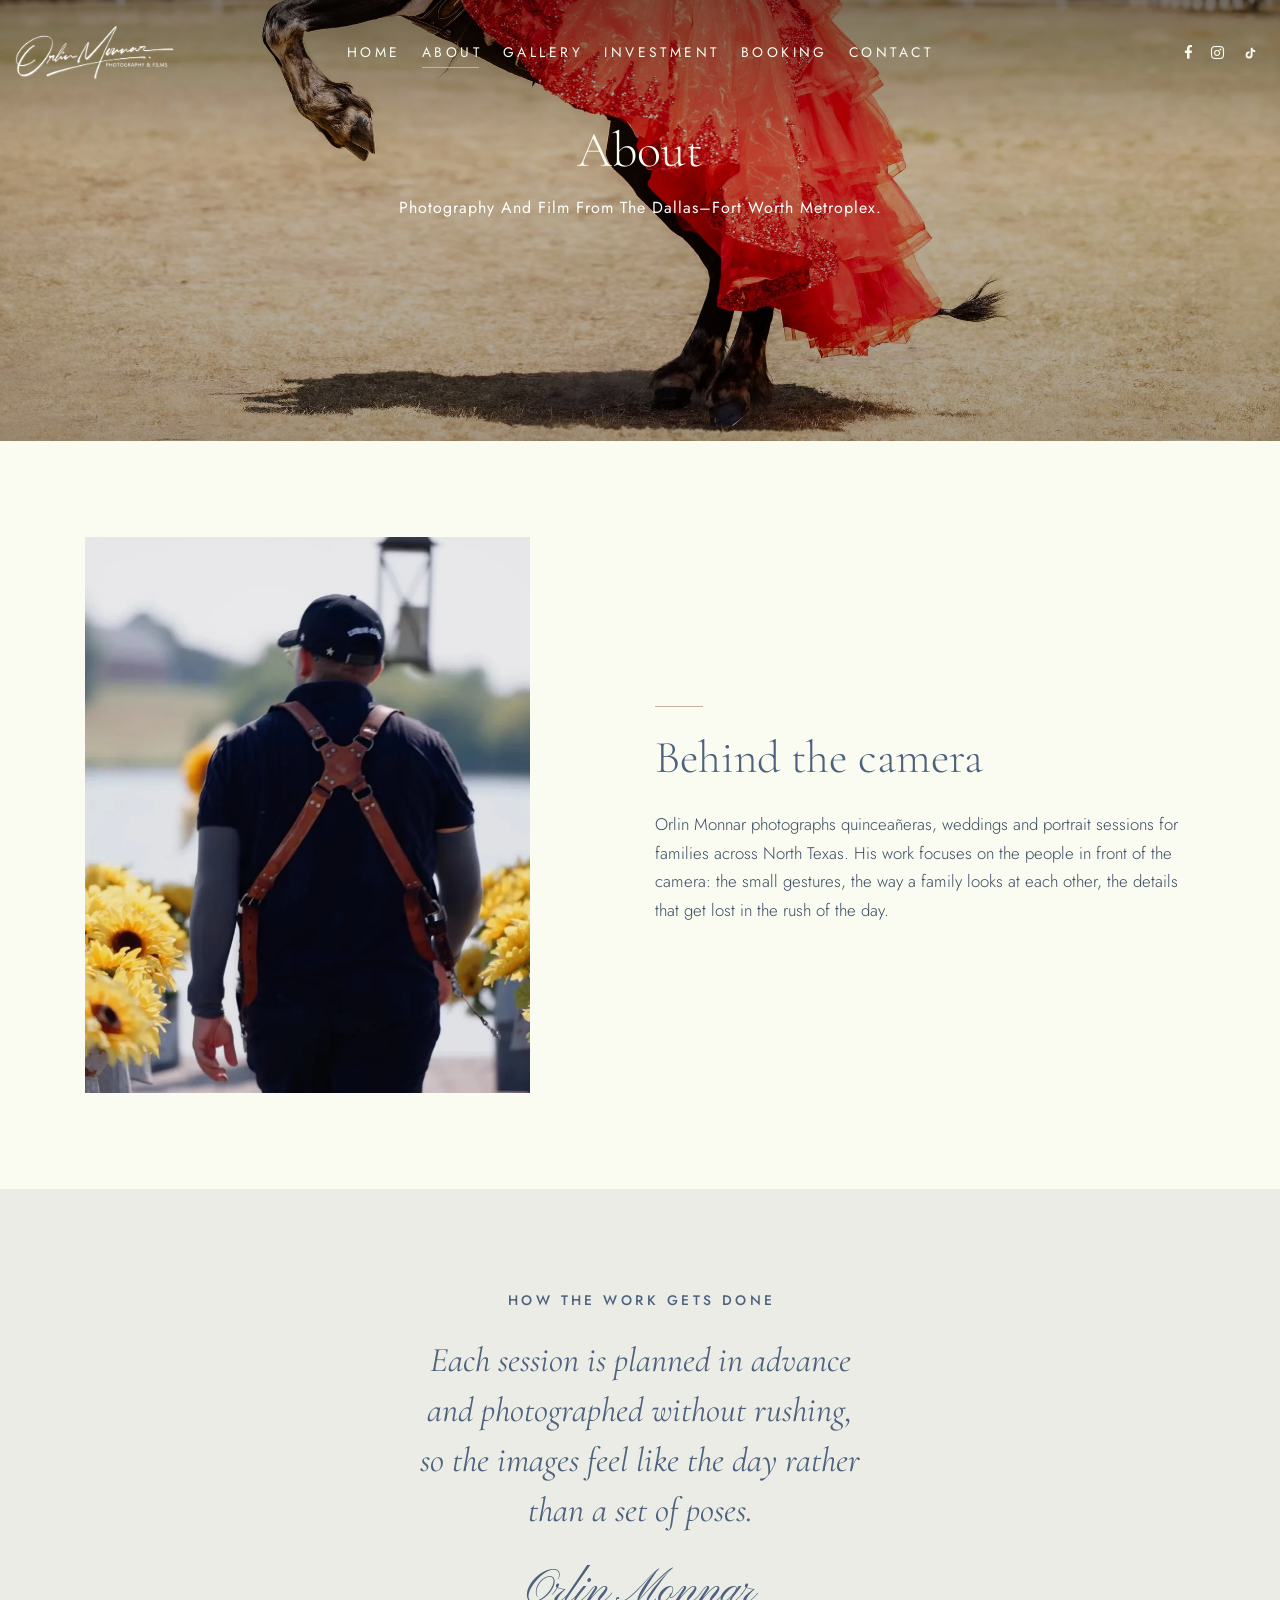
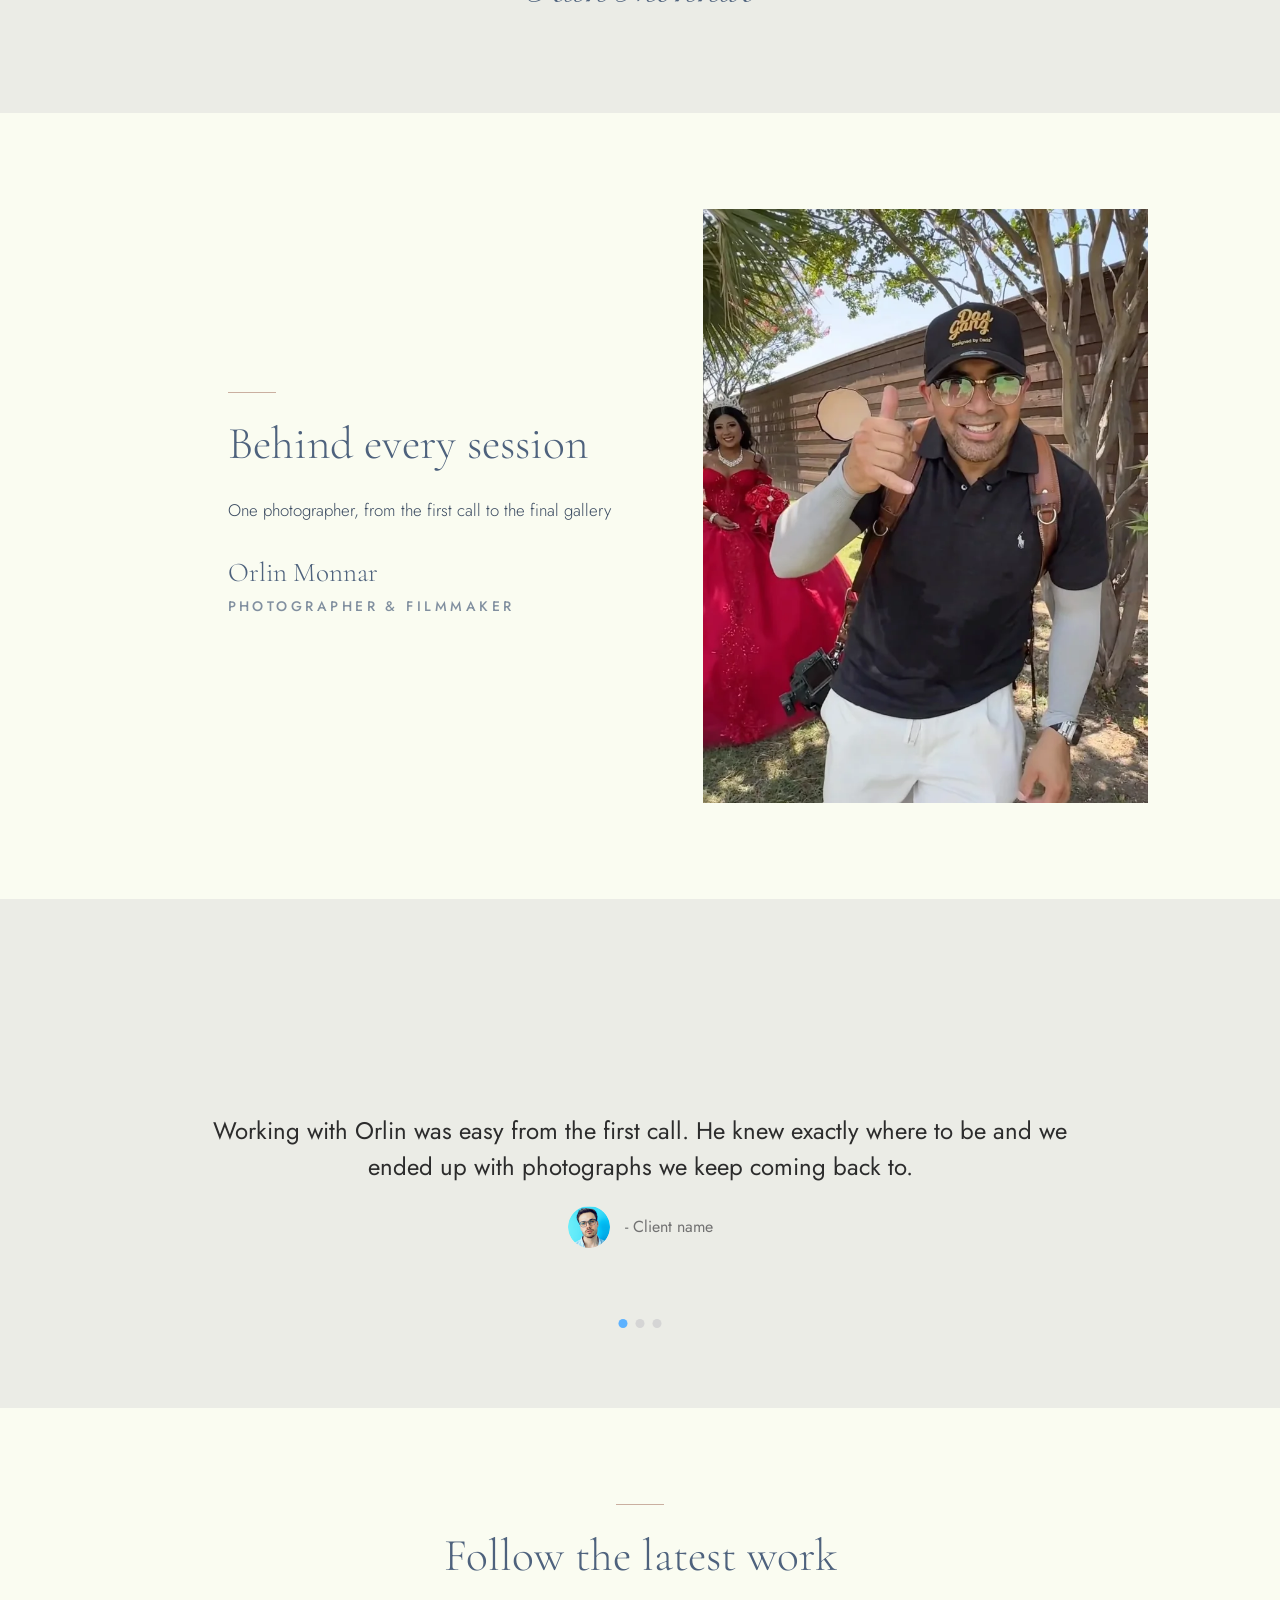
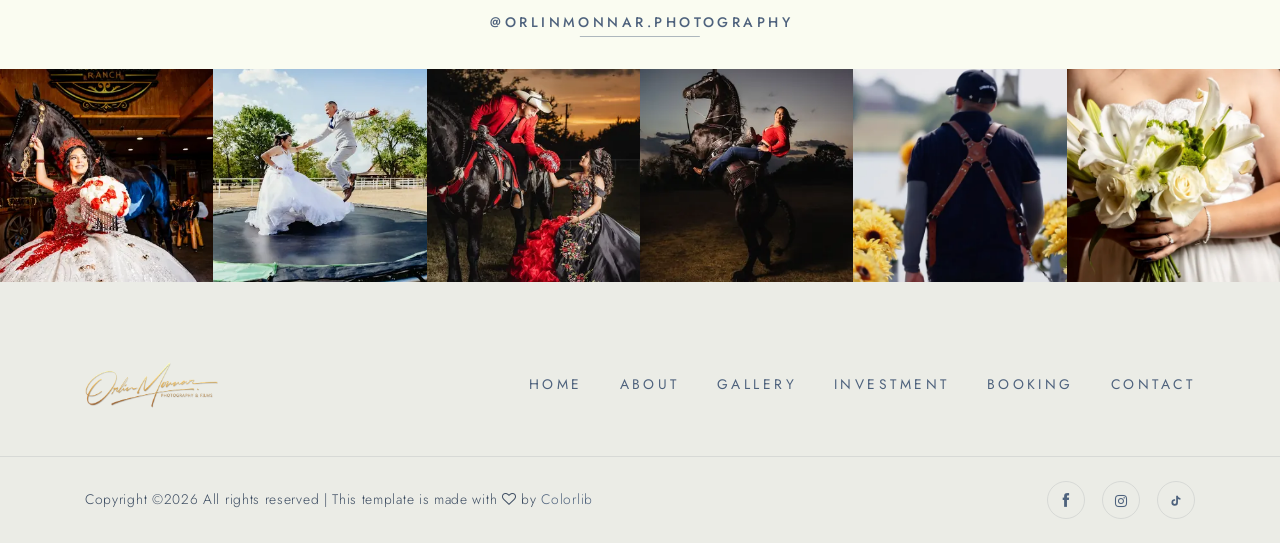
==== commit 1020fe74: "feat(about): recomponer la página en clave editorial con retrato dominante, cita y firma" ====
--- a/about.html
+++ b/about.html
@@ -303,9 +303,6 @@
             </div>
         </div>
         <!-- instagram_area_end -->
-
-        
-
     </div>
 
     <!-- footer start -->
@@ -346,7 +343,7 @@
                         </p>
                     </div>
                     <div class="col-xl-5 col-md-4">
-                        <div class="socail_links">
+                        <div class="social_links">
                             <ul>
                                 <li><a href="https://www.facebook.com/orlinmonnarphotography" target="_blank" rel="noopener" aria-label="Facebook"><i class="ti-facebook"></i></a></li>
                                 <li><a href="https://www.instagram.com/orlinmonnar.photography" target="_blank" rel="noopener" aria-label="Instagram"><i class="fa fa-instagram"></i></a></li>
--- a/css/style.css
+++ b/css/style.css
@@ -2406,25 +2406,25 @@
 }
 
 /* line 145, ../../Arafath/CL/CL October/215. Photography/HTML/scss/_footer.scss */
-.footer .socail_links {
+.footer .social_links {
   text-align: right;
 }
 
 @media (max-width: 767px) {
   /* line 145, ../../Arafath/CL/CL October/215. Photography/HTML/scss/_footer.scss */
-  .footer .socail_links {
+  .footer .social_links {
     margin-top: 30px;
     text-align: center;
   }
 }
 
 /* line 153, ../../Arafath/CL/CL October/215. Photography/HTML/scss/_footer.scss */
-.footer .socail_links ul li {
+.footer .social_links ul li {
   display: inline-block;
 }
 
 /* line 156, ../../Arafath/CL/CL October/215. Photography/HTML/scss/_footer.scss */
-.footer .socail_links ul li a {
+.footer .social_links ul li a {
   font-size: 13px;
   color: #fff;
   width: 40px;
@@ -2442,7 +2442,7 @@
 }
 
 /* line 169, ../../Arafath/CL/CL October/215. Photography/HTML/scss/_footer.scss */
-.footer .socail_links ul li a:hover {
+.footer .social_links ul li a:hover {
   color: #fff !important;
   background: #6EBFF9;
 }
@@ -3013,24 +3013,24 @@
 }
 
 /* line 32, ../../Arafath/CL/CL October/215. Photography/HTML/scss/_contact_info.scss */
-.contact_info_area .cotact_info .address_info .socail_links {
+.contact_info_area .cotact_info .address_info .social_links {
   text-align: left;
 }
 
 @media (max-width: 767px) {
   /* line 32, ../../Arafath/CL/CL October/215. Photography/HTML/scss/_contact_info.scss */
-  .contact_info_area .cotact_info .address_info .socail_links {
+  .contact_info_area .cotact_info .address_info .social_links {
     margin-top: 30px;
   }
 }
 
 /* line 39, ../../Arafath/CL/CL October/215. Photography/HTML/scss/_contact_info.scss */
-.contact_info_area .cotact_info .address_info .socail_links ul li {
+.contact_info_area .cotact_info .address_info .social_links ul li {
   display: inline-block;
 }
 
 /* line 42, ../../Arafath/CL/CL October/215. Photography/HTML/scss/_contact_info.scss */
-.contact_info_area .cotact_info .address_info .socail_links ul li a {
+.contact_info_area .cotact_info .address_info .social_links ul li a {
   font-size: 13px;
   color: #fff;
   width: 40px;
@@ -3048,7 +3048,7 @@
 }
 
 /* line 55, ../../Arafath/CL/CL October/215. Photography/HTML/scss/_contact_info.scss */
-.contact_info_area .cotact_info .address_info .socail_links ul li a:hover {
+.contact_info_area .cotact_info .address_info .social_links ul li a:hover {
   color: #fff !important;
   background: #6EBFF9;
 }
--- a/css/omp-custom.css
+++ b/css/omp-custom.css
@@ -429,7 +429,7 @@
     background-color: currentColor;
     opacity: 0.45;
     transform: scaleX(0.4);
-    transform-origin: left center;
+    transform-origin: center;
     transition: transform var(--omp-dur-enlace) var(--omp-ease-suave),
                 opacity var(--omp-dur-enlace) var(--omp-ease-suave);
 }
@@ -1086,59 +1086,13 @@
     position: absolute;
     bottom: clamp(20px, 4vh, 44px);
     left: 0;
-    z-index: 4;
-    display: grid;
-    grid-template-columns: 1fr auto 1fr;
-    align-items: end;
+    z-index: 3;
+    display: flex;
+    flex-direction: column;
+    align-items: center;
     width: 100%;
     padding: 0 clamp(20px, 4vw, 60px);
     color: var(--omp-color-titulo-sobre-foto);
-}
-
-.omp-hero__scroll {
-    grid-column: 2;
-    display: inline-block;
-    color: inherit;
-    text-align: center;
-    text-decoration: none;
-}
-
-.omp-hero__scroll:hover,
-.omp-hero__scroll:focus {
-    color: inherit;
-    text-decoration: none;
-}
-
-.omp-hero__scroll-label {
-    display: block;
-    font-family: var(--omp-font-ui);
-    font-size: var(--omp-fs-100);
-    text-transform: uppercase;
-    letter-spacing: var(--omp-track-rotulo);
-    opacity: 0.8;
-}
-
-/* Un filete vertical con un trazo que lo recorre: la señal más callada posible
-   para decir que hay página debajo. */
-.omp-hero__scroll-line {
-    position: relative;
-    display: block;
-    width: 1px;
-    height: 46px;
-    margin: var(--omp-space-3) auto 0;
-    overflow: hidden;
-    background-color: rgba(255, 255, 255, 0.28);
-}
-
-.omp-hero__scroll-line::after {
-    position: absolute;
-    content: "";
-    top: 0;
-    left: 0;
-    width: 100%;
-    height: 45%;
-    background-color: #fff;
-    animation: omp-hero-scroll 2.6s var(--omp-ease-suave) infinite;
 }
 
 @keyframes omp-hero-scroll {
@@ -1200,17 +1154,6 @@
         padding: 0 var(--omp-space-5);
     }
 
-    .omp-hero__scroll {
-        grid-column: 1;
-        justify-self: start;
-        text-align: left;
-    }
-
-    .omp-hero__scroll-line {
-        margin-left: 0;
-        height: 34px;
-    }
-
     .omp-hero__controls {
         grid-column: 2;
     }
@@ -1229,8 +1172,7 @@
         transition-duration: 1ms;
     }
 
-    .omp-hero .owl-item.active .omp-hero__img,
-    .omp-hero__scroll-line::after {
+    .omp-hero .owl-item.active .omp-hero__img {
         animation: none;
     }
 }
@@ -1241,7 +1183,7 @@
 
 /* Mismo aire que el photography_skill_area del template, al que sustituye. */
 .omp-intro {
-    padding: 90px 0 96px;
+    padding: var(--omp-space-12) 0 var(--omp-space-6);
 }
 
 /* El logo actúa como firma al cierre del texto de presentación. */
@@ -1263,11 +1205,11 @@
    -------------------------------------------------------------------------- */
 
 .omp-categories {
-    padding: var(--omp-space-11) 0 var(--omp-space-12);
+    padding: var(--omp-space-11) 0 0;
 }
 
 .omp-categories__intro {
-    margin-bottom: var(--omp-space-10);
+    margin-bottom: var(--omp-space-11);
 }
 
 .omp-category {
@@ -1278,7 +1220,7 @@
 }
 
 .omp-category + .omp-category {
-    margin-top: var(--omp-space-12);
+    margin-top: 0;
 }
 
 /* El enlace envuelve fotografía y rótulo: toda la pieza es el área de clic. */
@@ -1498,7 +1440,7 @@
    -------------------------------------------------------------------------- */
 
 .omp-about-note {
-    padding: var(--omp-space-11) 0;
+    padding: var(--omp-space-11) 0 var(--omp-space-11);
 }
 
 .omp-about-note__action {
@@ -1615,7 +1557,7 @@
 
 /* Franja de Instagram: piezas cuadradas. */
 .omp-instagram-heading {
-    padding: 90px 0 40px;
+    padding: var(--omp-space-2) 0 var(--omp-space-6);
 }
 
 .instragram_area .single_instagram {
@@ -1929,11 +1871,11 @@
     margin-bottom: 0;
     font-size: 13px;
     line-height: 22px;
-    color: #909090;
+    color: var(--omp-color-titulo);
 }
 
 .omp-form-note a {
-    color: #707070;
+    color: var(--omp-color-enlace);
     text-decoration: underline;
 }
 
@@ -1943,12 +1885,11 @@
 
 /* Enlaces de texto dentro de los párrafos: sustituyen a los botones. */
 .section_title p a {
-    color: #2C2C2C;
-    text-decoration: underline;
+    color: var(--omp-color-enlace);
 }
 
 .section_title p a:hover {
-    color: #707070;
+    color: var(--omp-color-enlace-hover);
 }
 
 /* Icono de TikTok: Font Awesome 4.7 del template no lo incluye. */
@@ -2596,7 +2537,7 @@
    forced by the template, which sets `line-height: 41px !important`
    (style.css:2443) and `color: #fff !important` on hover (style.css:2446).
    Matching them is the only way to override without raising specificity. */
-.footer .socail_links ul li a {
+.footer .social_links ul li a {
     width: 38px;
     height: 38px;
     line-height: 38px !important;
@@ -2610,7 +2551,7 @@
                 border-color var(--omp-dur-enlace) var(--omp-ease-suave);
 }
 
-.footer .socail_links ul li a:hover {
+.footer .social_links ul li a:hover {
     background: var(--omp-azul);
     border-color: var(--omp-azul);
     color: var(--omp-hueso) !important;
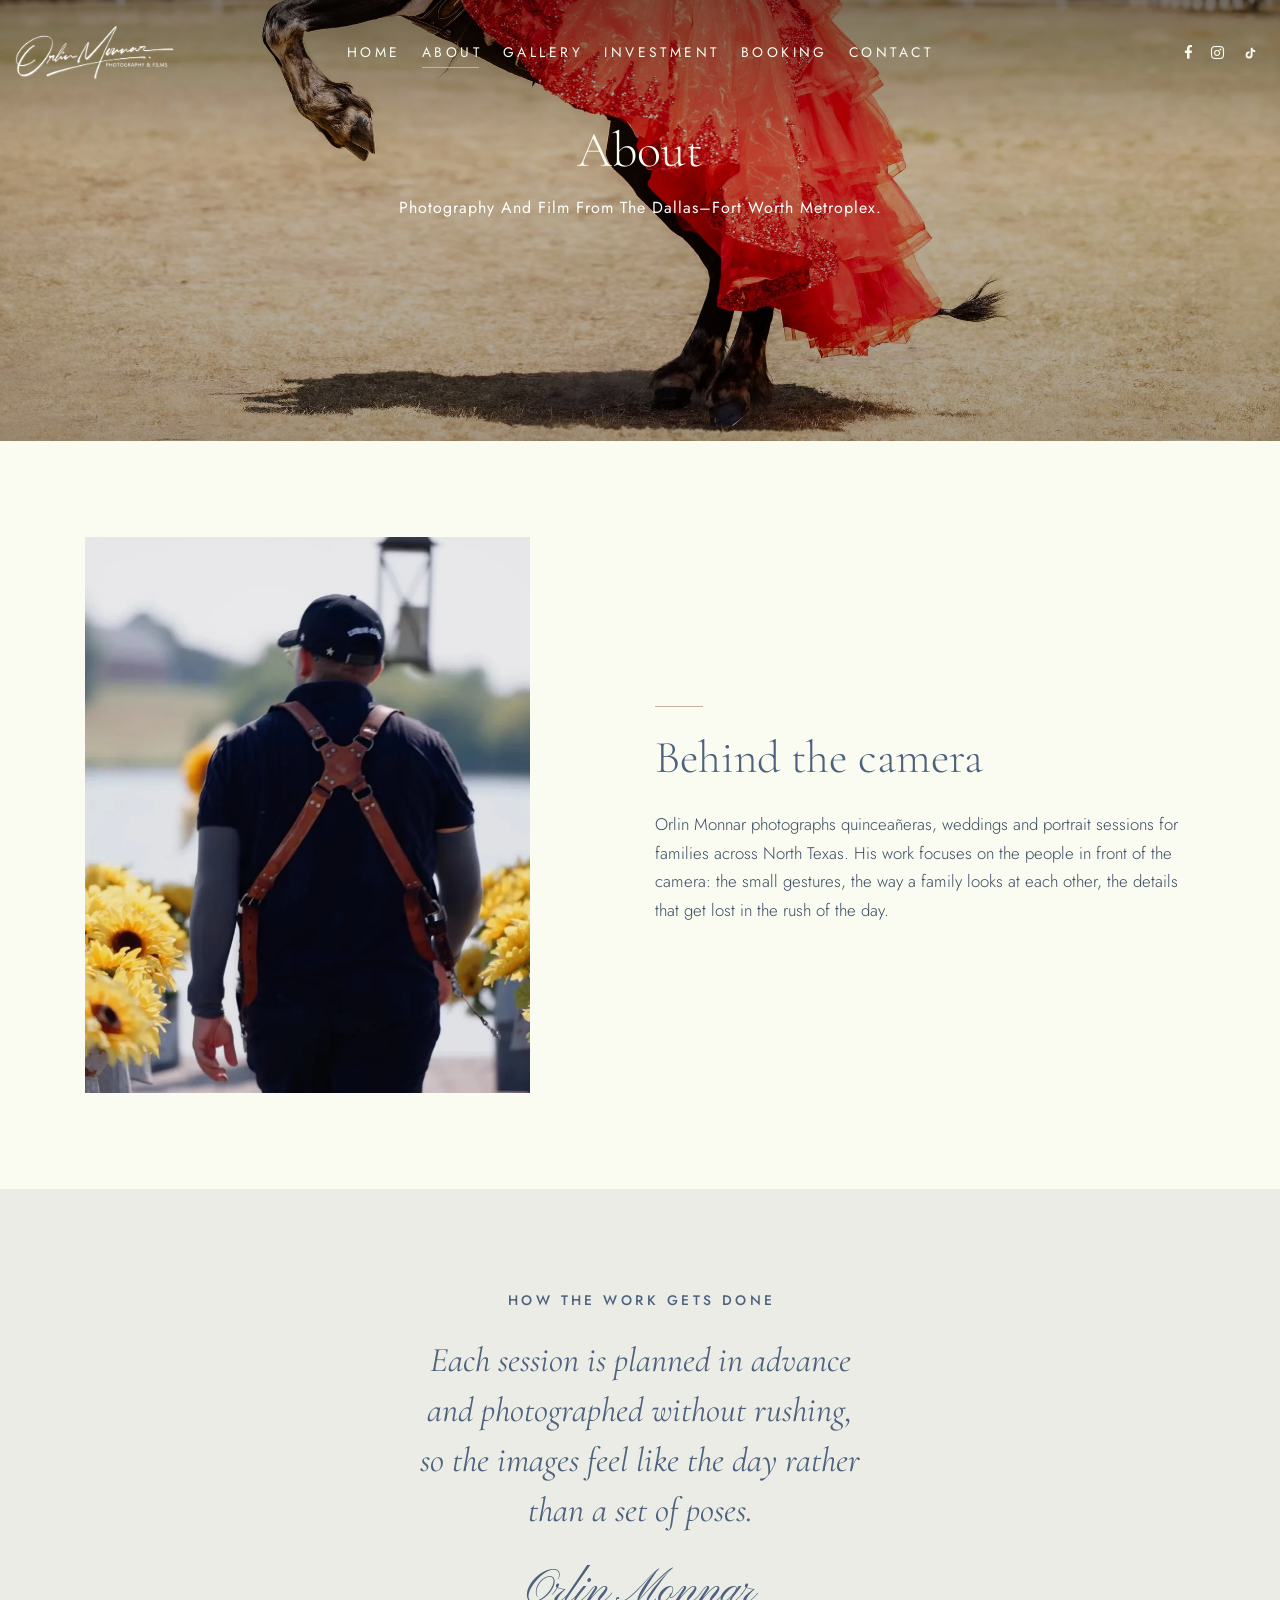
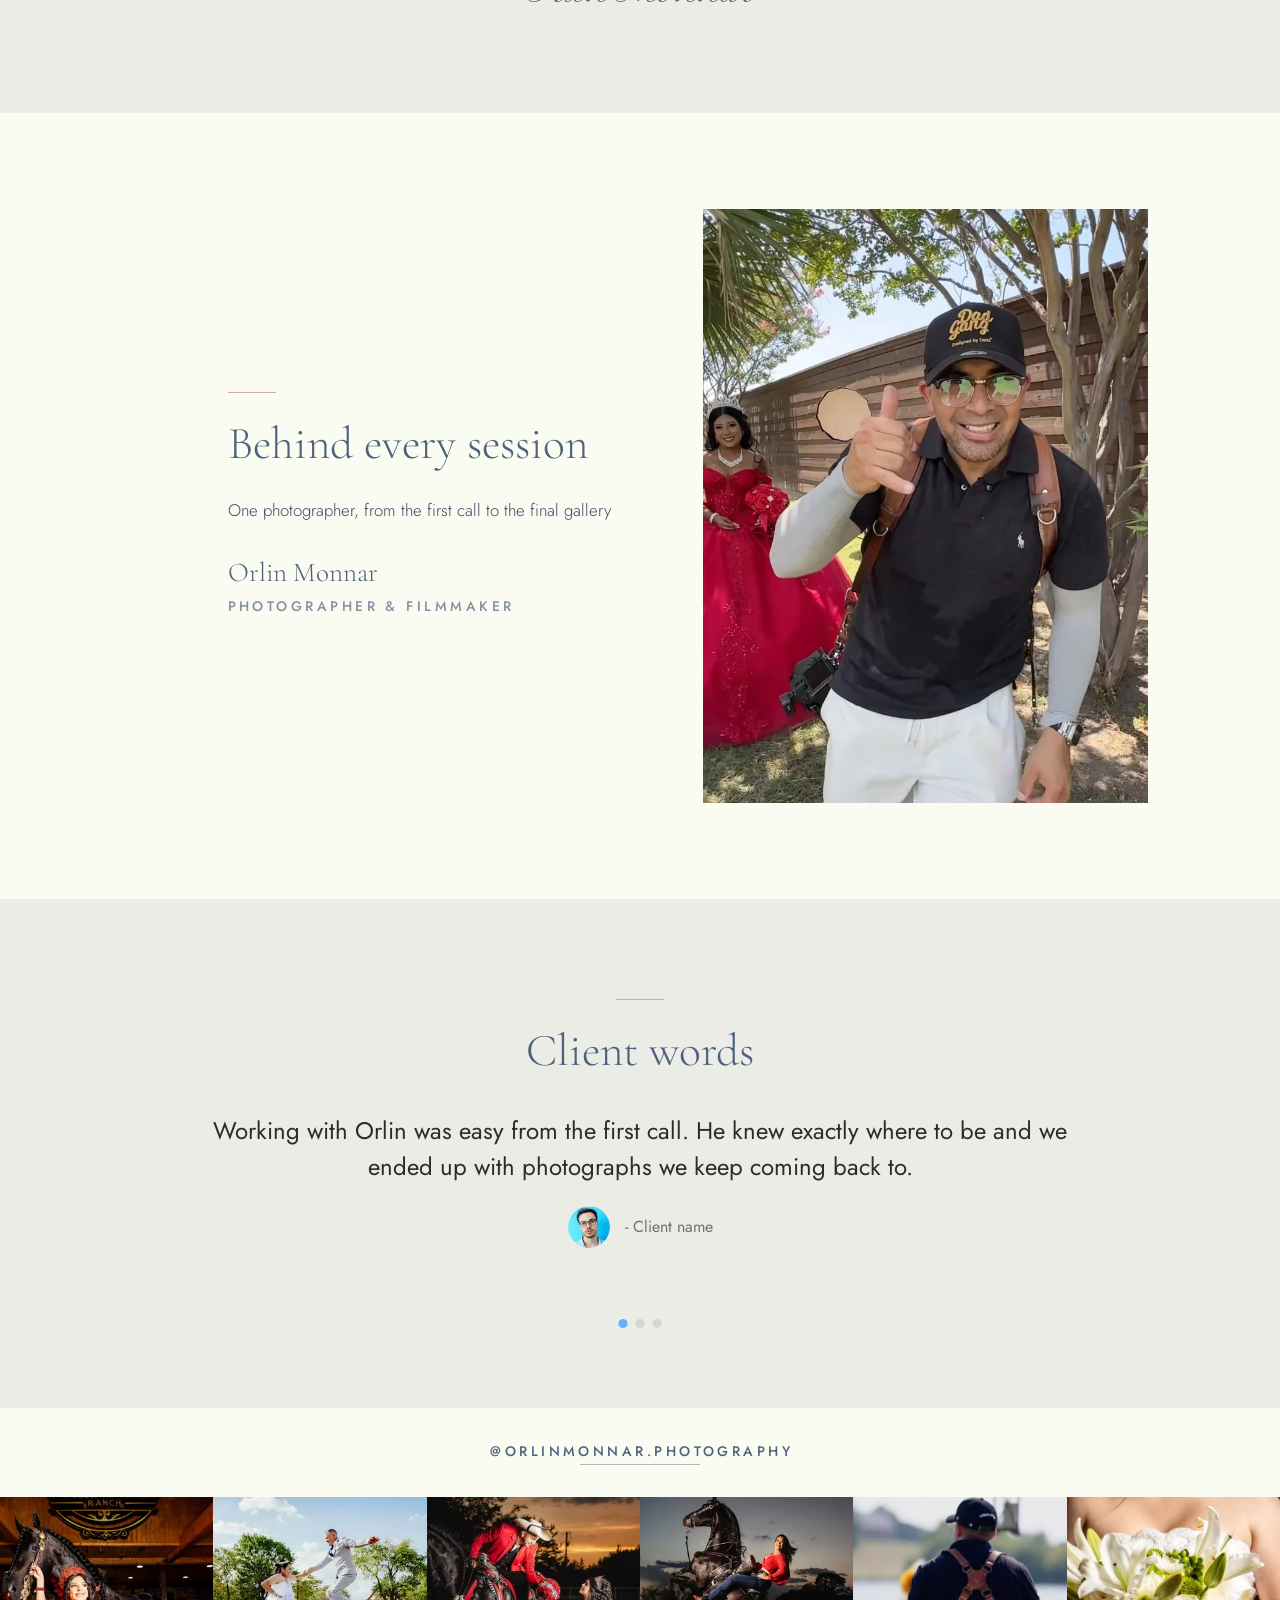
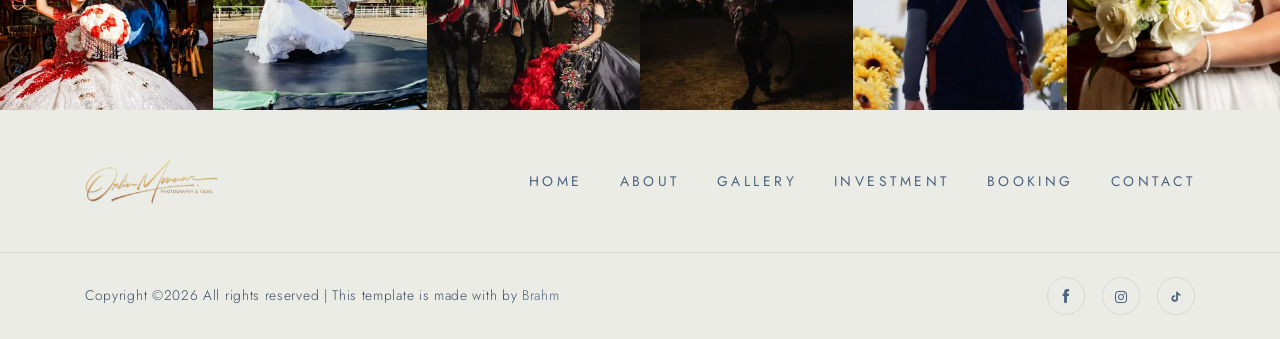
==== commit 0bf5f359: "refactor(investment): recomponer los paquetes como bloques editoriales feat(investment): mostrar paq" ====
--- a/about.html
+++ b/about.html
@@ -251,19 +251,18 @@
         <!-- testimonial_area_end -->
 
         <!-- instagram_area_start -->
-        <section class="omp-about-follow">
-            <div class="container">
-                <div class="omp-about-follow__head text-center" data-omp-reveal="up">
-                    <h2 class="omp-about-heading omp-about-heading--center">Follow the latest work</h2>
+        <section class="omp-instagram-heading">
+            <div class="container">
+                <div class="section_title  text-center" data-omp-reveal="up">
+                    <h3 x-text="content.instagramTitle"></h3>
                     <p class="omp-about-follow__handle">
                         <a class="omp-eyebrow omp-link-quiet" :href="business.instagram"
-                           target="_blank" rel="noopener">@orlinmonnar.photography</a>
+                           target="_blank" rel="noopener" x-text="'@orlinmonnar.photography'"></a>
                     </p>
                 </div>
             </div>
         </section>
 
-        <!-- TODO: sustituir por las publicaciones reales del perfil. -->
         <div class="instragram_area" data-omp-reveal-stagger="90">
             <div class="single_instagram omp-photo" data-omp-reveal>
                 <img src="img/provisional/quinceanera-02-thumb.webp" alt="Quinceañera session" loading="lazy">
@@ -303,6 +302,7 @@
             </div>
         </div>
         <!-- instagram_area_end -->
+
     </div>
 
     <!-- footer start -->
@@ -338,7 +338,7 @@
                     <div class="col-xl-7 col-md-8">
                         <p class="copy_right">
                             <!-- Link back to Colorlib can't be removed. Template is licensed under CC BY 3.0. -->
-                            Copyright &copy;<script>document.write(new Date().getFullYear());</script> All rights reserved | This template is made with <i class="fa fa-heart-o" aria-hidden="true"></i> by <a href="https://colorlib.com" target="_blank" rel="noopener">Colorlib</a>
+                            Copyright &copy;<script>document.write(new Date().getFullYear());</script> All rights reserved | This template is made with by <a href="https://colorlib.com" target="_blank" rel="noopener">Brahm</a>
                             <!-- Link back to Colorlib can't be removed. Template is licensed under CC BY 3.0. -->
                         </p>
                     </div>
--- a/css/omp-custom.css
+++ b/css/omp-custom.css
@@ -148,6 +148,25 @@
     --omp-color-fondo-alt: var(--omp-niebla);
     /* Decorativo. Contraste 2:1: nunca sobre texto. */
     --omp-color-filete: var(--omp-nude);
+
+    /* Estado. El rojo se desatura hacia la paleta: un error no debe gritar
+       más fuerte que la fotografía. El éxito no estrena color, usa el azul
+       de marca, que es lo que el sistema ya entiende como afirmación. */
+    --omp-rojo: #A65A5A;
+    --omp-color-error: var(--omp-rojo);
+    --omp-color-error-fondo: #F7F0EF;
+    --omp-color-exito: var(--omp-azul);
+
+    /* Azul rebajado hacia el gris perla: rótulos en reposo y cromo del
+       calendario. No es un color de marca, es la voz baja del sistema. */
+    --omp-azul-tenue: #8C99A9;
+
+    /* Controles. 48px es el alto de campo del template (style.css:3120):
+       se conserva para no descuadrar las filas ya maquetadas. */
+    --omp-campo-alto: 3rem;
+    --omp-campo-rotulo-alto: 1.375rem;
+    --omp-color-campo-linea: var(--omp-gris-perla);
+    --omp-color-campo-rotulo: var(--omp-azul-tenue);
 
     /* Familias */
     --omp-font-display: 'Cormorant Garamond', 'OMP Display Fallback', Georgia, 'Times New Roman', serif;
@@ -625,44 +644,225 @@
    -------------------------------------------------------------------------- */
 
 .omp-state {
-    padding: 60px 15px;
+    padding: var(--omp-space-11) var(--omp-space-4);
     text-align: center;
-    color: #888;
-    font-size: 16px;
-    letter-spacing: 1px;
+    font-size: var(--omp-fs-100);
+    font-weight: var(--omp-peso-medio);
+    letter-spacing: var(--omp-track-rotulo);
+    text-transform: uppercase;
+    color: var(--omp-color-campo-rotulo);
 }
 
 .omp-state--error {
-    color: #b94a48;
+    color: var(--omp-color-error);
+}
+
+/* --------------------------------------------------------------------------
+   BOTONES DEL SISTEMA
+
+   Rectangulares, sin redondeo, en versalitas. Primario: azul macizo que se
+   vacía al pasar el cursor. Secundario: el mismo trazo, hueco de origen.
+   .omp-btn es el nombre del sistema; .boxed-btn es el del template y ya está
+   escrito en los formularios y en alertService, así que comparten la regla en
+   vez de duplicarla. El color va con !important porque style.css:397 lo
+   declara así y no hay forma de ganarle sin igualarlo.
+   -------------------------------------------------------------------------- */
+
+.omp-btn,
+.boxed-btn {
+    display: inline-block;
+    padding: var(--omp-space-4) var(--omp-space-8);
+    border: 1px solid var(--omp-azul);
+    border-radius: 0;
+    background: var(--omp-azul);
+    font-family: var(--omp-font-ui);
+    font-size: var(--omp-fs-100);
+    font-weight: var(--omp-peso-medio);
+    line-height: 1.4;
+    letter-spacing: var(--omp-track-rotulo);
+    text-align: center;
+    text-transform: uppercase;
+    color: var(--omp-hueso) !important;
+    cursor: pointer;
+    transition: background-color var(--omp-dur-enlace) var(--omp-ease-suave),
+                border-color var(--omp-dur-enlace) var(--omp-ease-suave),
+                color var(--omp-dur-enlace) var(--omp-ease-suave);
+}
+
+.omp-btn:hover,
+.omp-btn:focus,
+.boxed-btn:hover,
+.boxed-btn:focus {
+    background: transparent;
+    border-color: var(--omp-azul);
+    color: var(--omp-azul) !important;
+}
+
+/* Secundario: la inversión del primario, y su hover lo devuelve al macizo.
+   .boxed-btn-cancel es la clase que alertService pasa a SweetAlert2. */
+.omp-btn--ghost,
+.boxed-btn-cancel {
+    background: transparent;
+    color: var(--omp-azul) !important;
+}
+
+.omp-btn--ghost:hover,
+.omp-btn--ghost:focus,
+.boxed-btn-cancel:hover,
+.boxed-btn-cancel:focus {
+    background: var(--omp-azul);
+    color: var(--omp-hueso) !important;
+}
+
+/* style.css:410 anula el outline del botón. Se repone, porque sin él el
+   recorrido con teclado se pierde justo en el control que envía. */
+.omp-btn:focus-visible,
+.boxed-btn:focus-visible {
+    outline: 1px solid var(--omp-azul);
+    outline-offset: 3px;
+}
+
+.omp-btn:disabled,
+.boxed-btn:disabled {
+    opacity: 0.45;
+    cursor: not-allowed;
+}
+
+.omp-btn:disabled:hover,
+.boxed-btn:disabled:hover {
+    background: var(--omp-azul);
+    color: var(--omp-hueso) !important;
+}
+
+/* Botón mientras la petición está en curso. El texto lo cambia x-text; aquí
+   solo se añade el giro, que nace de la propia tinta del botón. */
+.omp-submitting {
+    position: relative;
+    padding-right: var(--omp-space-9);
+    opacity: 0.75;
+    pointer-events: none;
+}
+
+.omp-submitting::after {
+    position: absolute;
+    content: "";
+    top: 50%;
+    right: var(--omp-space-6);
+    width: 14px;
+    height: 14px;
+    margin-top: -7px;
+    border: 1px solid currentColor;
+    border-top-color: transparent;
+    border-radius: 50%;
+    animation: omp-spin 700ms linear infinite;
+}
+
+@keyframes omp-spin {
+    to { transform: rotate(360deg); }
+}
+
+@media (prefers-reduced-motion: reduce) {
+    .omp-submitting::after {
+        animation: none;
+        border-top-color: currentColor;
+        opacity: 0.4;
+    }
 }
 
 /* --------------------------------------------------------------------------
    SweetAlert2
+
+   alertService pasa .omp-swal al popup y .boxed-btn a los botones, así que el
+   aviso ya hereda el botón del sistema. Aquí se lleva el resto del diálogo a
+   la tipografía y la paleta: título en display, cuerpo en la UI, iconos
+   repintados —los de SweetAlert son bordes y barras, no imágenes—.
    -------------------------------------------------------------------------- */
 
 .omp-swal {
     border-radius: 0;
+    border: 1px solid var(--omp-color-borde);
+    background: var(--omp-color-fondo);
+    font-family: var(--omp-font-ui);
+}
+
+.omp-swal .swal2-title {
+    font-family: var(--omp-font-display);
+    font-size: var(--omp-fs-600);
+    font-weight: var(--omp-peso-ligero);
+    line-height: var(--omp-lh-titulo);
+    letter-spacing: normal;
+    color: var(--omp-color-titulo);
+}
+
+.omp-swal .swal2-html-container {
+    font-size: var(--omp-fs-200);
+    font-weight: var(--omp-peso-ligero);
+    line-height: var(--omp-lh-cuerpo);
+    letter-spacing: var(--omp-track-ui);
+    color: var(--omp-color-texto);
+}
+
+/* La lista de validationError() llega como viñetas dentro de este contenedor. */
+.omp-swal .swal2-html-container .text-left {
+    display: inline-block;
+    text-align: left;
+}
+
+.omp-swal .swal2-actions {
+    margin-top: var(--omp-space-6);
+    gap: var(--omp-space-2);
 }
 
 .omp-swal .boxed-btn {
     margin: 0 5px;
 }
 
-/* Variante de cancelar: mismo botón del template en tono neutro. */
-.boxed-btn-cancel {
-    background: transparent;
-    color: #666;
-    border-color: #ccc;
-}
-
-/* --------------------------------------------------------------------------
-   Formularios controlados por Alpine
-   -------------------------------------------------------------------------- */
-
-/* Botón de envío mientras la petición está en curso. */
-.omp-submitting {
-    opacity: 0.6;
-    pointer-events: none;
+/* Éxito: el azul de marca, no el verde de la librería. */
+.omp-swal .swal2-icon.swal2-success {
+    border-color: var(--omp-azul);
+    color: var(--omp-azul);
+}
+
+.omp-swal .swal2-icon.swal2-success .swal2-success-ring {
+    border-color: rgba(78, 98, 125, 0.3);
+}
+
+.omp-swal .swal2-icon.swal2-success [class^="swal2-success-line"] {
+    background-color: var(--omp-azul);
+}
+
+/* Error: el rojo desaturado del sistema. */
+.omp-swal .swal2-icon.swal2-error {
+    border-color: var(--omp-color-error);
+    color: var(--omp-color-error);
+}
+
+.omp-swal .swal2-icon.swal2-error [class^="swal2-x-mark-line"] {
+    background-color: var(--omp-color-error);
+}
+
+/* Aviso —el límite de peticiones—: el nude, que advierte sin alarmar. */
+.omp-swal .swal2-icon.swal2-warning,
+.omp-swal .swal2-icon.swal2-info,
+.omp-swal .swal2-icon.swal2-question {
+    border-color: var(--omp-nude);
+    color: var(--omp-nude);
+}
+
+/* Aviso breve en esquina: mismo lenguaje, sin el peso del diálogo. */
+.omp-swal--toast {
+    padding: var(--omp-space-3) var(--omp-space-4);
+    box-shadow: 0 8px 24px rgba(58, 74, 96, 0.14);
+}
+
+.omp-swal--toast .swal2-title {
+    font-family: var(--omp-font-ui);
+    font-size: var(--omp-fs-200);
+    letter-spacing: var(--omp-track-ui);
+}
+
+.omp-swal--toast .swal2-timer-progress-bar {
+    background: var(--omp-azul);
 }
 
 /* --------------------------------------------------------------------------
@@ -1247,7 +1447,7 @@
     position: relative;
     width: 100%;
     aspect-ratio: 16 / 9;
-    max-height: 82vh;
+    max-height: var(--omp-hero-alto);
 }
 
 .omp-category__photo img {
@@ -1284,17 +1484,17 @@
     pointer-events: none;
     background: linear-gradient(to right,
         rgba(0, 0, 0, 0.82) 0%,
-        rgba(0, 0, 0, 0.74) 30%,
-        rgba(0, 0, 0, 0.34) 56%,
-        rgba(0, 0, 0, 0) 80%);
+        rgba(0, 0, 0, 0.74) 15%,
+        rgba(0, 0, 0, 0.34) 28%,
+        rgba(0, 0, 0, 0) 40%);
 }
 
 .omp-category--flip .omp-category__photo::after {
     background: linear-gradient(to left,
         rgba(0, 0, 0, 0.82) 0%,
-        rgba(0, 0, 0, 0.74) 30%,
-        rgba(0, 0, 0, 0.34) 56%,
-        rgba(0, 0, 0, 0) 80%);
+        rgba(0, 0, 0, 0.74) 15%,
+        rgba(0, 0, 0, 0.34) 28%,
+        rgba(0, 0, 0, 0) 40%);
 }
 
 /* Centrado por flex y no por translate: data-omp-reveal escribe transform en
@@ -1801,77 +2001,200 @@
 }
 
 /* --------------------------------------------------------------------------
-   Formularios
+   FORMULARIOS
+
+   Un solo sistema para contact.html y booking.html. El campo pierde la caja
+   del template y se queda en una línea inferior de gris perla; la etiqueta,
+   en versalitas, descansa sobre esa línea y sube al recibir foco o contenido.
+   El foco marca la línea en azul de marca.
+
+   La línea de foco se dobla con un box-shadow interior en lugar de engrosar
+   el borde: cambiar border-width movería el campo un píxel en cada foco.
    -------------------------------------------------------------------------- */
 
+.contact-title {
+    font-size: var(--omp-fs-600);
+    font-weight: var(--omp-peso-ligero);
+    letter-spacing: normal;
+    margin-bottom: var(--omp-space-3);
+}
+
 .omp-contact-lead {
-    color: #707070;
-    font-size: 16px;
-    margin: -10px 0 30px;
-}
-
-/* Errores de validación, propios y de la API. */
+    max-width: 56ch;
+    margin: 0 0 var(--omp-space-8);
+    font-size: var(--omp-fs-300);
+    color: var(--omp-color-campo-rotulo);
+}
+
+/* --- Campo -------------------------------------------------------------- */
+
+/* El padding superior es el hueco donde aterriza la etiqueta al flotar. */
+.form-contact .omp-field {
+    position: relative;
+    padding-top: var(--omp-campo-rotulo-alto);
+    margin-bottom: var(--omp-space-6);
+}
+
+.form-contact .omp-field .form-control {
+    height: var(--omp-campo-alto);
+    padding: 0;
+    border: 0;
+    border-bottom: 1px solid var(--omp-color-campo-linea);
+    border-radius: 0;
+    background: transparent;
+    box-shadow: none;
+    font-family: var(--omp-font-ui);
+    font-size: var(--omp-fs-300);
+    font-weight: var(--omp-peso-ligero);
+    letter-spacing: var(--omp-track-ui);
+    color: var(--omp-color-texto);
+    transition: border-color var(--omp-dur-enlace) var(--omp-ease-suave),
+                box-shadow var(--omp-dur-enlace) var(--omp-ease-suave);
+}
+
+/* El template fija height: 100% !important en el textarea (style.css:3143):
+   solo se le gana con la misma arma. */
+.form-contact .omp-field textarea.form-control {
+    height: auto !important;
+    padding-top: var(--omp-space-3);
+    line-height: var(--omp-lh-cuerpo);
+    resize: vertical;
+}
+
+/* El marcador de posición sobra: la etiqueta ya dice qué es el campo. Se deja
+   en blanco —no se borra— porque :placeholder-shown es lo que decide si la
+   etiqueta está flotada. Solo el datepicker conserva texto, para el formato. */
+.form-contact .omp-field .form-control::placeholder {
+    color: transparent;
+}
+
+.form-contact .omp-field .form-control:focus {
+    border-bottom-color: var(--omp-azul);
+    box-shadow: inset 0 -1px 0 0 var(--omp-azul);
+}
+
+/* --- Etiqueta ------------------------------------------------------------ */
+
+.omp-field__label {
+    position: absolute;
+    left: 0;
+    top: var(--omp-campo-rotulo-alto);
+    display: flex;
+    align-items: center;
+    height: var(--omp-campo-alto);
+    max-width: 100%;
+    margin: 0;
+    font-family: var(--omp-font-ui);
+    font-size: var(--omp-fs-200);
+    font-weight: var(--omp-peso-normal);
+    letter-spacing: var(--omp-track-rotulo);
+    text-transform: uppercase;
+    white-space: nowrap;
+    overflow: hidden;
+    color: var(--omp-color-campo-rotulo);
+    /* No intercepta el clic: quien pulsa la etiqueta quiere el campo. */
+    pointer-events: none;
+    transition: top var(--omp-dur-enlace) var(--omp-ease-suave),
+                height var(--omp-dur-enlace) var(--omp-ease-suave),
+                font-size var(--omp-dur-enlace) var(--omp-ease-suave),
+                color var(--omp-dur-enlace) var(--omp-ease-suave);
+}
+
+/* En el textarea la etiqueta se apoya en la primera línea, no en el centro
+   de un bloque de nueve filas. */
+.form-contact .omp-field--area .omp-field__label {
+    height: auto;
+    padding-top: var(--omp-space-3);
+}
+
+/* Estado flotado: con foco, con contenido, o siempre en los campos que un
+   plugin gobierna (--static), donde :placeholder-shown no llega. */
+.omp-field .form-control:focus ~ .omp-field__label,
+.omp-field .form-control:not(:placeholder-shown) ~ .omp-field__label,
+.omp-field--static .omp-field__label {
+    top: 0;
+    height: var(--omp-campo-rotulo-alto);
+    padding-top: 0;
+    font-size: var(--omp-fs-100);
+    color: var(--omp-azul);
+}
+
+/* Relleno sin foco: la etiqueta se queda arriba pero baja la voz. */
+.omp-field .form-control:not(:placeholder-shown):not(:focus) ~ .omp-field__label {
+    color: var(--omp-color-campo-rotulo);
+}
+
+/* --- Estado de error ----------------------------------------------------- */
+
+.form-contact .omp-field--error .form-control,
+.form-contact .omp-field--error .nice-select {
+    border-bottom-color: var(--omp-color-error);
+}
+
+.form-contact .omp-field--error .form-control:focus {
+    box-shadow: inset 0 -1px 0 0 var(--omp-color-error);
+}
+
+.omp-field--error .omp-field__label,
+.omp-field--error .form-control:focus ~ .omp-field__label {
+    color: var(--omp-color-error);
+}
+
+/* --- Estado deshabilitado ------------------------------------------------ */
+
+.form-contact .omp-field .form-control:disabled,
+.form-contact .omp-field .form-control[readonly] {
+    border-bottom-style: dotted;
+    color: var(--omp-color-campo-rotulo);
+    cursor: not-allowed;
+}
+
+/* --- Estado cargando ----------------------------------------------------- */
+
+/* Mientras la petición viaja, el formulario se retira sin desaparecer: sigue
+   legible, deja de ser operable. El botón lleva su propio giro. */
+.omp-form--busy .omp-field {
+    opacity: 0.55;
+    pointer-events: none;
+}
+
+/* --- Mensajes ------------------------------------------------------------ */
+
+/* Resumen de errores propios y de la API (contact.html). */
 .omp-form-errors {
-    margin-top: 20px;
-    padding: 16px 20px;
-    background: #FDF3F3;
-    border-left: 2px solid #B94A48;
+    margin-top: var(--omp-space-5);
+    padding: var(--omp-space-4) var(--omp-space-5);
+    background: var(--omp-color-error-fondo);
+    border-left: 2px solid var(--omp-color-error);
 }
 
 .omp-form-errors ul {
     margin: 0;
-    padding-left: 18px;
+    padding-left: var(--omp-space-4);
 }
 
 .omp-form-errors li {
-    color: #B94A48;
-    font-size: 15px;
-    line-height: 26px;
     list-style: disc;
-}
-
-/* Mensaje de validación bajo cada campo. */
+    font-size: var(--omp-fs-200);
+    line-height: var(--omp-lh-cuerpo);
+    color: var(--omp-color-error);
+}
+
+/* Mensaje de validación bajo cada campo (booking.html). */
 .omp-field-error {
-    margin: 6px 0 0;
-    font-size: 13px;
-    line-height: 20px;
-    color: #B94A48;
-}
-
-/* El combo del tema mide 40px y los inputs del formulario 48px: se igualan
-   para que la fila no quede escalonada. */
-.form-contact .default-select,
-.form-contact .default-select .nice-select {
-    height: 48px;
-    line-height: 46px;
-}
-
-.form-contact .default-select .nice-select {
-    background: transparent;
-    border: 1px solid #E5E6E9;
-    font-size: 13px;
-    padding-left: 18px;
-}
-
-.form-contact .default-select .nice-select .list .option.selected {
-    color: #2C2C2C;
-}
-
-/* gijgo envuelve el input en un div propio: el icono se centra sobre los
-   48px del campo. */
-.form-contact .gj-datepicker-md [role="right-icon"] {
-    top: 12px;
-    right: 12px;
-    font-size: 16px;
+    margin: var(--omp-space-2) 0 0;
+    font-size: var(--omp-fs-100);
+    line-height: 1.5;
+    letter-spacing: var(--omp-track-ui);
+    color: var(--omp-color-error);
 }
 
 /* Aviso de reCAPTCHA: su presencia es lo que permite ocultar el badge. */
 .omp-form-note {
-    margin-top: 18px;
-    margin-bottom: 0;
-    font-size: 13px;
-    line-height: 22px;
-    color: var(--omp-color-titulo);
+    margin: var(--omp-space-5) 0 0;
+    font-size: var(--omp-fs-100);
+    line-height: 1.7;
+    color: var(--omp-color-campo-rotulo);
 }
 
 .omp-form-note a {
@@ -1879,8 +2202,159 @@
     text-decoration: underline;
 }
 
-.contact_form .boxed-btn:disabled {
-    cursor: not-allowed;
+/* --- Selector (nice-select) ---------------------------------------------- */
+
+/* El plugin sustituye el <select> por un <div tabindex="0">: hereda la línea
+   del campo, pero su foco y su lista se repintan aquí. */
+.form-contact .omp-field .default-select,
+.form-contact .omp-field .nice-select {
+    float: none;
+    width: 100%;
+    height: var(--omp-campo-alto);
+    line-height: calc(var(--omp-campo-alto) - 1px);
+}
+
+.form-contact .omp-field .nice-select {
+    padding: 0 var(--omp-space-6) 0 0;
+    border: 0;
+    border-bottom: 1px solid var(--omp-color-campo-linea);
+    border-radius: 0;
+    background: transparent;
+    font-size: var(--omp-fs-300);
+    font-weight: var(--omp-peso-ligero);
+    letter-spacing: var(--omp-track-ui);
+    color: var(--omp-color-texto);
+    transition: border-color var(--omp-dur-enlace) var(--omp-ease-suave),
+                box-shadow var(--omp-dur-enlace) var(--omp-ease-suave);
+}
+
+.form-contact .omp-field .nice-select.open {
+    border-bottom-color: var(--omp-azul);
+    box-shadow: inset 0 -1px 0 0 var(--omp-azul);
+}
+
+/* nice-select.css:17 apaga el outline. Se repone: el combo es focusable. */
+.form-contact .omp-field .nice-select:focus-visible {
+    outline: 1px solid var(--omp-azul);
+    outline-offset: 3px;
+}
+
+.form-contact .omp-field .nice-select::after {
+    right: 0;
+    color: var(--omp-color-campo-rotulo);
+}
+
+.form-contact .omp-field .nice-select .list {
+    width: 100%;
+    margin-top: 0;
+    padding: var(--omp-space-2) 0;
+    border: 1px solid var(--omp-color-borde);
+    border-radius: 0;
+    background: var(--omp-color-fondo);
+    box-shadow: 0 12px 32px rgba(58, 74, 96, 0.12);
+}
+
+.form-contact .omp-field .nice-select .list .option {
+    padding: 0 var(--omp-space-4);
+    font-size: var(--omp-fs-200);
+    font-weight: var(--omp-peso-ligero);
+    line-height: 2.2;
+    min-height: 0;
+    color: var(--omp-color-texto);
+}
+
+.form-contact .omp-field .nice-select .list .option:hover,
+.form-contact .omp-field .nice-select .list .option.focus,
+.form-contact .omp-field .nice-select .list .option.selected {
+    background: var(--omp-color-fondo-alt);
+    color: var(--omp-azul);
+}
+
+.form-contact .omp-field .nice-select .list .option.selected {
+    font-weight: var(--omp-peso-medio);
+}
+
+/* --- Fecha (gijgo) ------------------------------------------------------- */
+
+/* gijgo envuelve el input en un div propio; el icono se centra sobre los
+   48px del campo, ya sin caja que lo separe del borde derecho. */
+.form-contact .omp-field .gj-datepicker-md [role="right-icon"] {
+    top: 14px;
+    right: 0;
+    font-size: var(--omp-fs-200);
+    color: var(--omp-color-campo-rotulo);
+}
+
+/* El calendario, a la paleta y la tipografía del sistema. gijgo.css solo trae
+   el tema Material —de ahí los sufijos -md—, que llega con azul de Material,
+   Roboto y esquinas redondas: se sustituyen los tres. */
+.gj-picker-md {
+    font-family: var(--omp-font-ui);
+    font-size: var(--omp-fs-200);
+    letter-spacing: var(--omp-track-ui);
+    color: var(--omp-color-texto);
+    border: 1px solid var(--omp-color-borde);
+    border-radius: 0;
+    background: var(--omp-color-fondo);
+    box-shadow: 0 12px 32px rgba(58, 74, 96, 0.12);
+}
+
+.gj-picker-md.datepicker [role="header"] {
+    background: var(--omp-azul);
+    color: rgba(250, 252, 241, 0.65);
+}
+
+.gj-picker-md.datepicker [role="header"] [role="date"] {
+    font-family: var(--omp-font-display);
+    font-weight: var(--omp-peso-ligero);
+    color: var(--omp-hueso);
+}
+
+.gj-picker-md div[role="navigator"] div[role="period"] {
+    font-family: var(--omp-font-display);
+    font-size: var(--omp-fs-400);
+    font-weight: var(--omp-peso-ligero);
+    color: var(--omp-color-titulo);
+}
+
+.gj-picker-md table thead {
+    font-size: var(--omp-fs-100);
+    letter-spacing: var(--omp-track-rotulo);
+    text-transform: uppercase;
+    color: var(--omp-color-campo-rotulo);
+}
+
+/* Cuadrado, no círculo: el sistema no redondea nada. */
+.gj-picker-md table tr td.gj-cursor-pointer div:hover,
+.gj-picker-md table tr td.focused div {
+    background: var(--omp-color-fondo-alt);
+    border-radius: 0;
+    color: var(--omp-azul);
+}
+
+.gj-picker-md table tr td.today div {
+    color: var(--omp-nude);
+    font-weight: var(--omp-peso-medio);
+}
+
+.gj-picker-md table tr td.selected.gj-cursor-pointer div {
+    background: var(--omp-azul);
+    border-radius: 0;
+    color: var(--omp-hueso);
+}
+
+.gj-picker-md table tr td.other-month div,
+.gj-picker-md table tr td.disabled div {
+    color: var(--omp-gris-perla);
+}
+
+.gj-picker-md [role="footer"] button.gj-button-md {
+    font-family: var(--omp-font-ui);
+    font-size: var(--omp-fs-100);
+    font-weight: var(--omp-peso-medio);
+    letter-spacing: var(--omp-track-rotulo);
+    text-transform: uppercase;
+    color: var(--omp-azul);
 }
 
 /* Enlaces de texto dentro de los párrafos: sustituyen a los botones. */
@@ -2408,60 +2882,177 @@
 }
 
 /* --------------------------------------------------------------------------
-   Paquetes de la página Investment
+   Investment — el paquete como bloque editorial
+
+   No hay tarjeta de precio. Cada paquete es una franja con la fotografía a un
+   lado y el texto al otro, alternando el lado como los bloques de categoría del
+   Home, y lo único que separa un paquete del siguiente es un filete. La
+   jerarquía la fija el cuerpo: el nombre en Cormorant es la pieza grande y el
+   precio baja al registro del sistema, un escalón por debajo de la descripción.
    -------------------------------------------------------------------------- */
 
-/* El template no trae bloque de precios: la tarjeta reutiliza single_team y
-   solo se define lo que no existe (precio, duración y lista de conceptos). */
-.omp-package {
-    padding: 40px 25px;
-    border: 1px solid #E8E8E8;
-    height: calc(100% - 60px);
-    display: flex;
-    flex-direction: column;
-}
-
-.omp-package .team_info h3 {
-    margin-bottom: 10px;
-}
-
-.omp-package-duration {
-    font-size: 13px;
-    font-weight: 300;
-    color: #888;
-    letter-spacing: 1px;
-    margin-bottom: 6px;
-}
-
-.omp-package-price {
+.omp-packages {
+    padding: var(--omp-space-11) 0;
+}
+
+/* El filete separa, no encierra: solo entre bloques, nunca alrededor. */
+.omp-package + .omp-package {
+    margin-top: var(--omp-space-10);
+    padding-top: var(--omp-space-10);
+    border-top: 1px solid var(--omp-color-borde);
+}
+
+/* El lado del texto alterna. Bootstrap trae .flex-row-reverse, pero la variante
+   sin punto de ruptura invertiría también el apilado de móvil, donde la
+   fotografía tiene que abrir el bloque y el texto seguirla. */
+@media (min-width: 992px) {
+    .omp-package--flip .omp-package__row {
+        flex-direction: row-reverse;
+    }
+}
+
+/* --- Fotografía ---------------------------------------------------------- */
+
+/* Vertical de retrato, como el resto de fotografías del sitio. El marco define
+   la proporción y la imagen lo rellena recortando por el centro; .omp-zoom, que
+   viaja en el marcado, es quien recorta y mueve solo la imagen. */
+.omp-package__photo {
+    position: relative;
+    width: 100%;
+    aspect-ratio: 4 / 5;
+}
+
+@supports not (aspect-ratio: 4 / 5) {
+    .omp-package__photo {
+        height: 560px;
+    }
+}
+
+.omp-package__photo img {
     display: block;
-    font-size: 30px;
-    font-weight: 300;
-    color: #2C2C2C;
-    margin-bottom: 25px;
-}
-
-.omp-package-description {
-    font-size: 14px;
-    font-weight: 300;
-    color: #666;
-    text-align: center;
-}
-
-.omp-package-includes {
+    width: 100%;
+    height: 100%;
+    object-fit: cover;
+    object-position: center;
+}
+
+/* --- Texto --------------------------------------------------------------- */
+
+/* Medida de lectura dentro de la media columna. En el bloque volteado el texto
+   se apoya en el borde exterior, que es hacia donde mira la composición. */
+.omp-package__text {
+    max-width: 46ch;
+}
+
+@media (min-width: 992px) {
+    .omp-package--flip .omp-package__text {
+        margin-left: auto;
+    }
+}
+
+/* La duración es el rótulo que abre el bloque: baja la voz para que el nombre
+   entre primero. */
+.omp-package__duration {
+    margin-bottom: var(--omp-space-3);
+    opacity: 0.7;
+}
+
+/* La pieza tipográfica grande del bloque. Cormorant y el peso ligero los hereda
+   de la regla base de los títulos; aquí solo sube de la escala y toma el
+   tracking corto que ya usa el nombre de categoría. */
+.omp-package__name {
+    margin: 0 0 var(--omp-space-2);
+    font-size: var(--omp-fs-700);
+    letter-spacing: 0.04em;
+}
+
+/* El precio no es el protagonista: sale del registro display y baja al del
+   sistema, dos escalones por debajo del nombre y sin llegar al gris de rótulo,
+   que no sostiene contraste sobre hueso. */
+.omp-package__price {
+    margin: 0 0 var(--omp-space-5);
+    font-family: var(--omp-font-ui);
+    font-size: var(--omp-fs-200);
+    font-weight: var(--omp-peso-normal);
+    letter-spacing: var(--omp-track-ui);
+    color: var(--omp-color-texto);
+    opacity: 0.8;
+}
+
+/* La descripción la escribe el panel y puede no existir: x-show retira el
+   párrafo entero antes que dejar el hueco de su margen. */
+.omp-package__description {
+    margin: 0 0 var(--omp-space-6);
+}
+
+/* --- Conceptos incluidos ------------------------------------------------- */
+
+/* Sin filete inferior por renglón: eso era la tabla de precios. La lista se
+   ordena por la sangría y por la viñeta, y el aire hace el resto. */
+.omp-package__includes {
     list-style: none;
+    margin: 0 0 var(--omp-space-7);
     padding: 0;
-    margin: 0 0 30px 0;
-    flex-grow: 1;
-}
-
-.omp-package-includes li {
-    font-size: 14px;
-    font-weight: 300;
-    color: #666;
-    padding: 8px 0;
-    border-bottom: 1px solid #F2F2F2;
-    text-align: center;
+}
+
+.omp-package__includes li {
+    position: relative;
+    /* 32 px = los 18 del filete más el aire que lo separa del texto. */
+    padding-left: var(--omp-space-6);
+    margin-bottom: var(--omp-space-3);
+}
+
+.omp-package__includes li:last-child {
+    margin-bottom: 0;
+}
+
+/* La viñeta es el filete nude del sistema. Es decorativa —contraste 2:1—: nunca
+   lleva texto encima y su ausencia no cambia lo que se lee. Se alinea al centro
+   óptico de la primera línea, media altura de línea del cuerpo, para que no se
+   descoloque cuando un concepto ocupa dos renglones. */
+.omp-package__includes li::before {
+    position: absolute;
+    content: "";
+    left: 0;
+    top: calc(var(--omp-lh-cuerpo) * 0.5em);
+    width: 18px;
+    height: 1px;
+    background-color: var(--omp-color-filete);
+}
+
+/* --- Llamada a la acción ------------------------------------------------- */
+
+/* Sin regla de color: .omp-link-quiet ya la pone y cualquier selector de aquí
+   ganaría por especificidad, como advierte el mismo caso en index.html. El
+   hover es el filete que se completa, que es el del sistema. */
+.omp-package__action {
+    margin: 0;
+}
+
+/* --- Adaptación ---------------------------------------------------------- */
+
+@media (max-width: 991px) {
+    /* En una columna el retrato se acorta: a 4/5 y ancho completo ocuparía él
+       solo más de una pantalla de teléfono. */
+    .omp-package__photo {
+        aspect-ratio: 3 / 4;
+        margin-bottom: var(--omp-space-7);
+    }
+
+    .omp-package__text {
+        max-width: none;
+    }
+}
+
+@media (max-width: 767px) {
+    .omp-packages {
+        padding: var(--omp-space-9) 0;
+    }
+
+    .omp-package + .omp-package {
+        margin-top: var(--omp-space-8);
+        padding-top: var(--omp-space-8);
+    }
 }
 
 /* --------------------------------------------------------------------------
@@ -2482,7 +3073,7 @@
 }
 
 .omp-footer-top {
-    padding: var(--omp-space-10) 0 var(--omp-space-8);
+    padding: var(--omp-space-8) 0 var(--omp-space-8);
 }
 
 /* The logotype closes the page at the same weight it opens it, one step down. */
